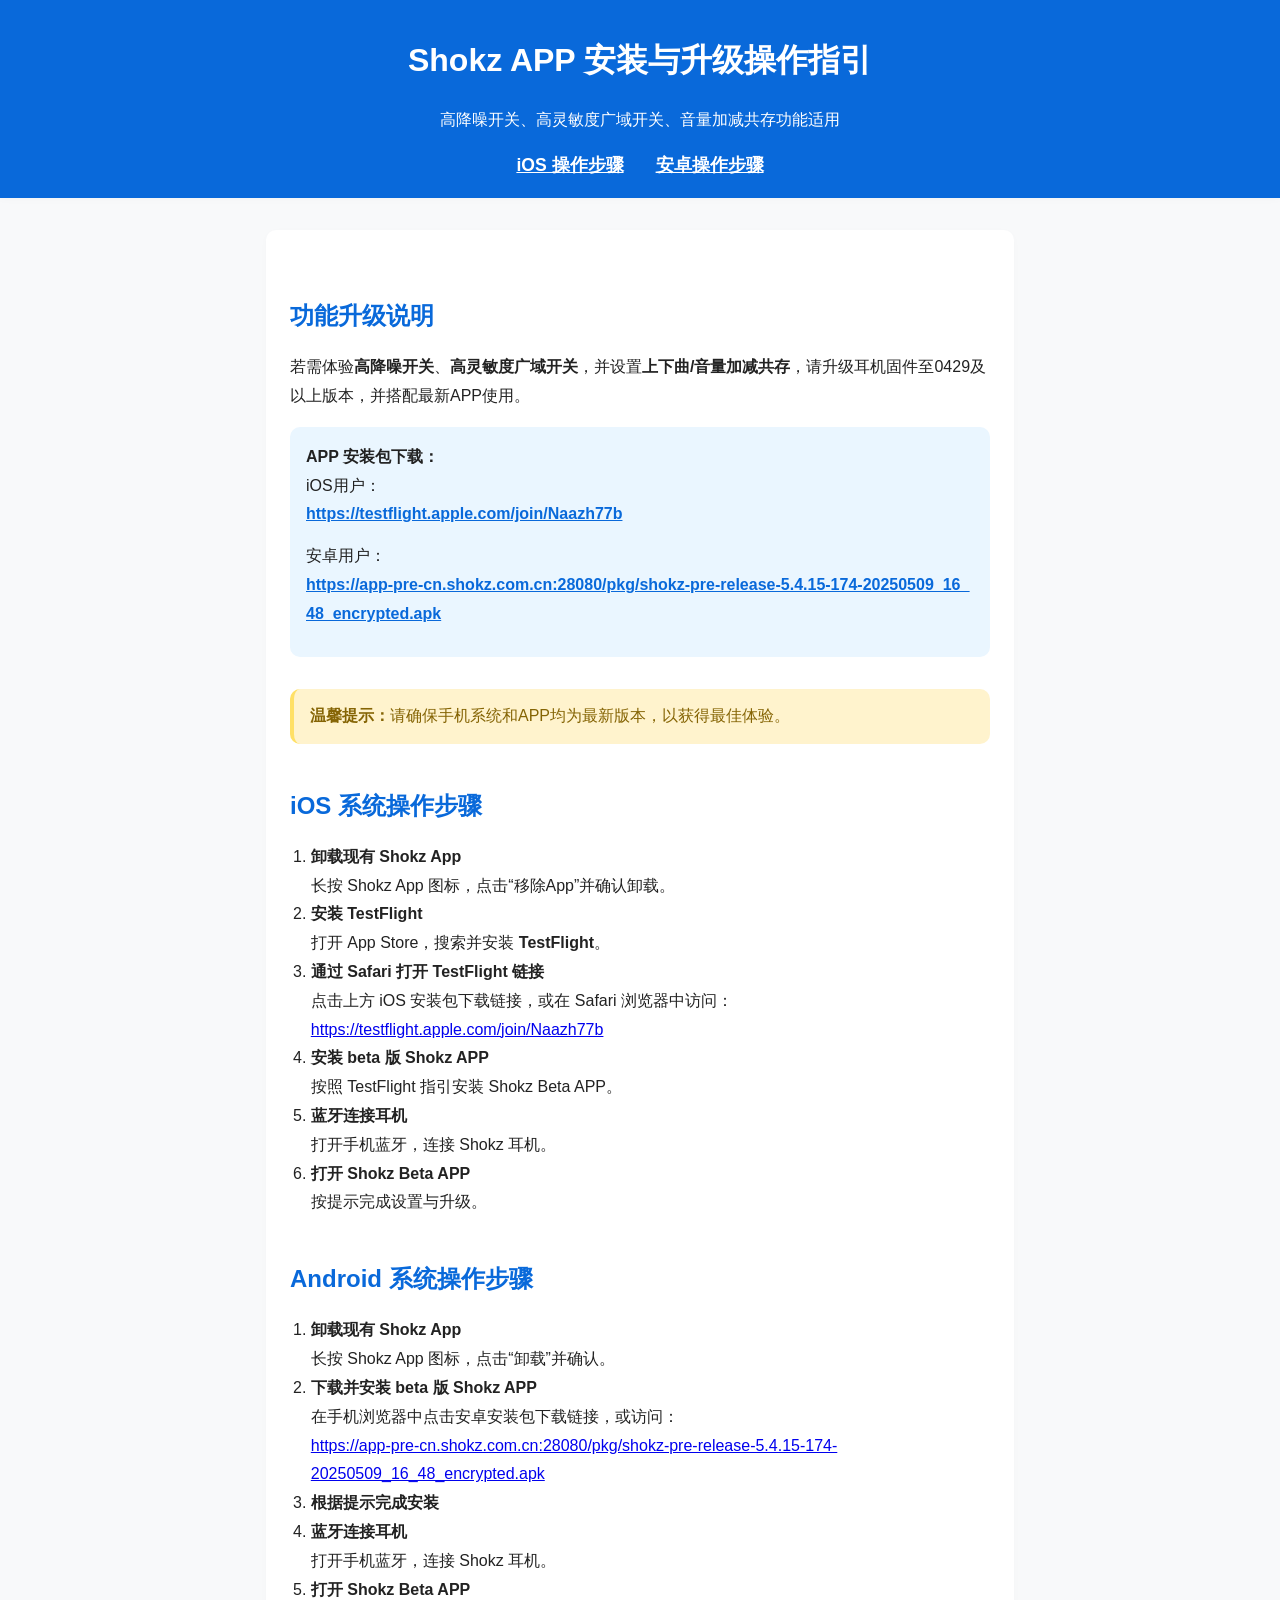
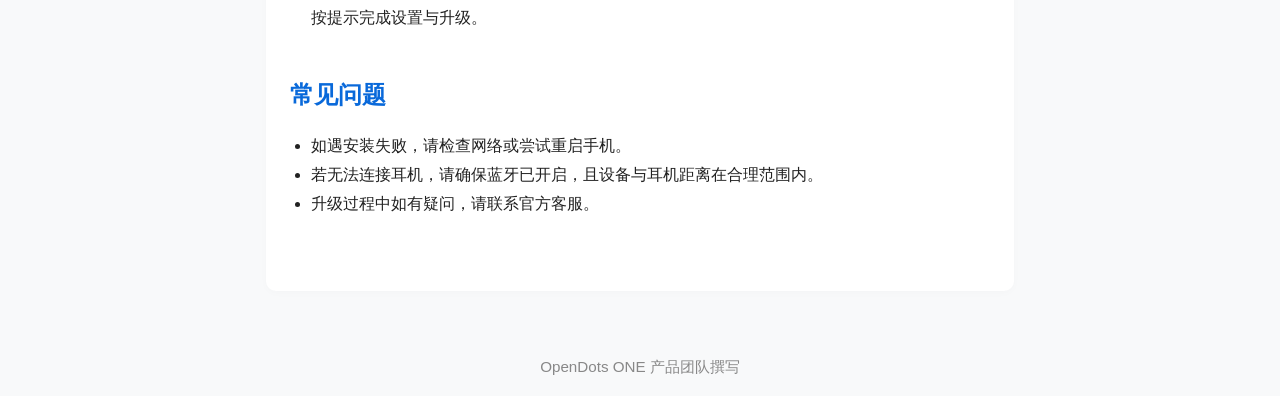
==== index.html @ e957be1e "Rename shokzbetatest.html to index.html" ====
<!DOCTYPE html>
<html lang="zh-CN">
<head>
  <meta charset="UTF-8">
  <meta name="viewport" content="width=device-width,initial-scale=1">
  <title>Shokz APP 安装与升级操作指引</title>
  <meta name="description" content="Shokz 高降噪开关、高灵敏度广域开关及音量加减共存功能升级操作说明，涵盖iOS和安卓系统。">
  <style>
    :root {
      --main-color: #0969da;
      --bg-light: #f8f9fa;
      --border-radius: 10px;
      --shadow: 0 2px 8px rgba(0,0,0,0.02);
    }
    body {
      margin: 0;
      font-family: 'Noto Sans SC', 'Microsoft YaHei', Arial, sans-serif;
      background: var(--bg-light);
      color: #222;
      line-height: 1.8;
    }
    header {
      background: var(--main-color);
      color: #fff;
      padding: 2rem 1rem 1rem 1rem;
      text-align: center;
      box-shadow: var(--shadow);
    }
    header h1 {
      margin: 0 0 0.5em 0;
      font-size: 2rem;
    }
    nav {
      margin: 1rem auto 0 auto;
      display: flex;
      justify-content: center;
      gap: 2rem;
      flex-wrap: wrap;
    }
    nav a {
      color: #fff;
      text-decoration: underline;
      font-weight: bold;
      font-size: 1.1rem;
      transition: color 0.2s;
    }
    nav a:hover {
      color: #ffd700;
    }
    main {
      margin: 2rem auto;
      max-width: 700px;
      background: #fff;
      border-radius: var(--border-radius);
      box-shadow: var(--shadow);
      padding: 2rem 1.5rem;
    }
    h2 {
      color: var(--main-color);
      margin-top: 2rem;
      margin-bottom: 1rem;
    }
    .section {
      margin-bottom: 2.5rem;
    }
    ol, ul {
      padding-left: 1.3em;
    }
    .download-links {
      background: #eaf6ff;
      padding: 1em;
      border-radius: var(--border-radius);
      margin: 1em 0 2em 0;
      word-break: break-all;
    }
    .download-links a {
      display: block;
      margin-bottom: 0.8em;
      color: var(--main-color);
      font-weight: bold;
      text-decoration: underline;
      font-size: 1em;
    }
    .note {
      background: #fff3cd;
      color: #856404;
      border-left: 4px solid #ffe066;
      padding: 0.8em 1em;
      border-radius: var(--border-radius);
      margin: 1.2em 0;
    }
    footer {
      text-align: center;
      padding: 2em 0 1em 0;
      color: #888;
      font-size: 0.95em;
      background: transparent;
    }
    @media (max-width: 600px) {
      main { padding: 1rem 0.5rem; }
      nav { gap: 1rem; }
      .download-links a { font-size: 0.97em; }
    }
  </style>
</head>
<body>
  <header>
    <h1>Shokz APP 安装与升级操作指引</h1>
    <div>高降噪开关、高灵敏度广域开关、音量加减共存功能适用</div>
    <nav>
      <a href="#ios">iOS 操作步骤</a>
      <a href="#android">安卓操作步骤</a>
    </nav>
  </header>
  <main>
    <section class="section">
      <h2>功能升级说明</h2>
      <p>
        若需体验<strong>高降噪开关</strong>、<strong>高灵敏度广域开关</strong>，并设置<strong>上下曲/音量加减共存</strong>，请升级耳机固件至0429及以上版本，并搭配最新APP使用。
      </p>
      <div class="download-links">
        <strong>APP 安装包下载：</strong><br>
        iOS用户：<a href="https://testflight.apple.com/join/Naazh77b" target="_blank" rel="noopener">https://testflight.apple.com/join/Naazh77b</a>
        安卓用户：<a href="https://app-pre-cn.shokz.com.cn:28080/pkg/shokz-pre-release-5.4.15-174-20250509_16_48_encrypted.apk" target="_blank" rel="noopener">https://app-pre-cn.shokz.com.cn:28080/pkg/shokz-pre-release-5.4.15-174-20250509_16_48_encrypted.apk</a>
      </div>
      <div class="note">
        <strong>温馨提示：</strong>请确保手机系统和APP均为最新版本，以获得最佳体验。
      </div>
    </section>
    <section id="ios" class="section">
      <h2>iOS 系统操作步骤</h2>
      <ol>
        <li><strong>卸载现有 Shokz App</strong> <br>
          长按 Shokz App 图标，点击“移除App”并确认卸载。
        </li>
        <li><strong>安装 TestFlight</strong> <br>
          打开 App Store，搜索并安装 <b>TestFlight</b>。
        </li>
        <li><strong>通过 Safari 打开 TestFlight 链接</strong> <br>
          点击上方 iOS 安装包下载链接，或在 Safari 浏览器中访问：<br>
          <a href="https://testflight.apple.com/join/Naazh77b" target="_blank" rel="noopener">https://testflight.apple.com/join/Naazh77b</a>
        </li>
        <li><strong>安装 beta 版 Shokz APP</strong> <br>
          按照 TestFlight 指引安装 Shokz Beta APP。
        </li>
        <li><strong>蓝牙连接耳机</strong> <br>
          打开手机蓝牙，连接 Shokz 耳机。
        </li>
        <li><strong>打开 Shokz Beta APP</strong> <br>
          按提示完成设置与升级。
        </li>
      </ol>
    </section>
    <section id="android" class="section">
      <h2>Android 系统操作步骤</h2>
      <ol>
        <li><strong>卸载现有 Shokz App</strong> <br>
          长按 Shokz App 图标，点击“卸载”并确认。
        </li>
        <li><strong>下载并安装 beta 版 Shokz APP</strong> <br>
          在手机浏览器中点击安卓安装包下载链接，或访问：<br>
          <a href="https://app-pre-cn.shokz.com.cn:28080/pkg/shokz-pre-release-5.4.15-174-20250509_16_48_encrypted.apk" target="_blank" rel="noopener">https://app-pre-cn.shokz.com.cn:28080/pkg/shokz-pre-release-5.4.15-174-20250509_16_48_encrypted.apk</a>
        </li>
        <li><strong>根据提示完成安装</strong></li>
        <li><strong>蓝牙连接耳机</strong> <br>
          打开手机蓝牙，连接 Shokz 耳机。
        </li>
        <li><strong>打开 Shokz Beta APP</strong> <br>
          按提示完成设置与升级。
        </li>
      </ol>
    </section>
    <section class="section">
      <h2>常见问题</h2>
      <ul>
        <li>如遇安装失败，请检查网络或尝试重启手机。</li>
        <li>若无法连接耳机，请确保蓝牙已开启，且设备与耳机距离在合理范围内。</li>
        <li>升级过程中如有疑问，请联系官方客服。</li>
      </ul>
    </section>
  </main>
  <footer>
    OpenDots ONE 产品团队撰写
  </footer>
</body>
</html>
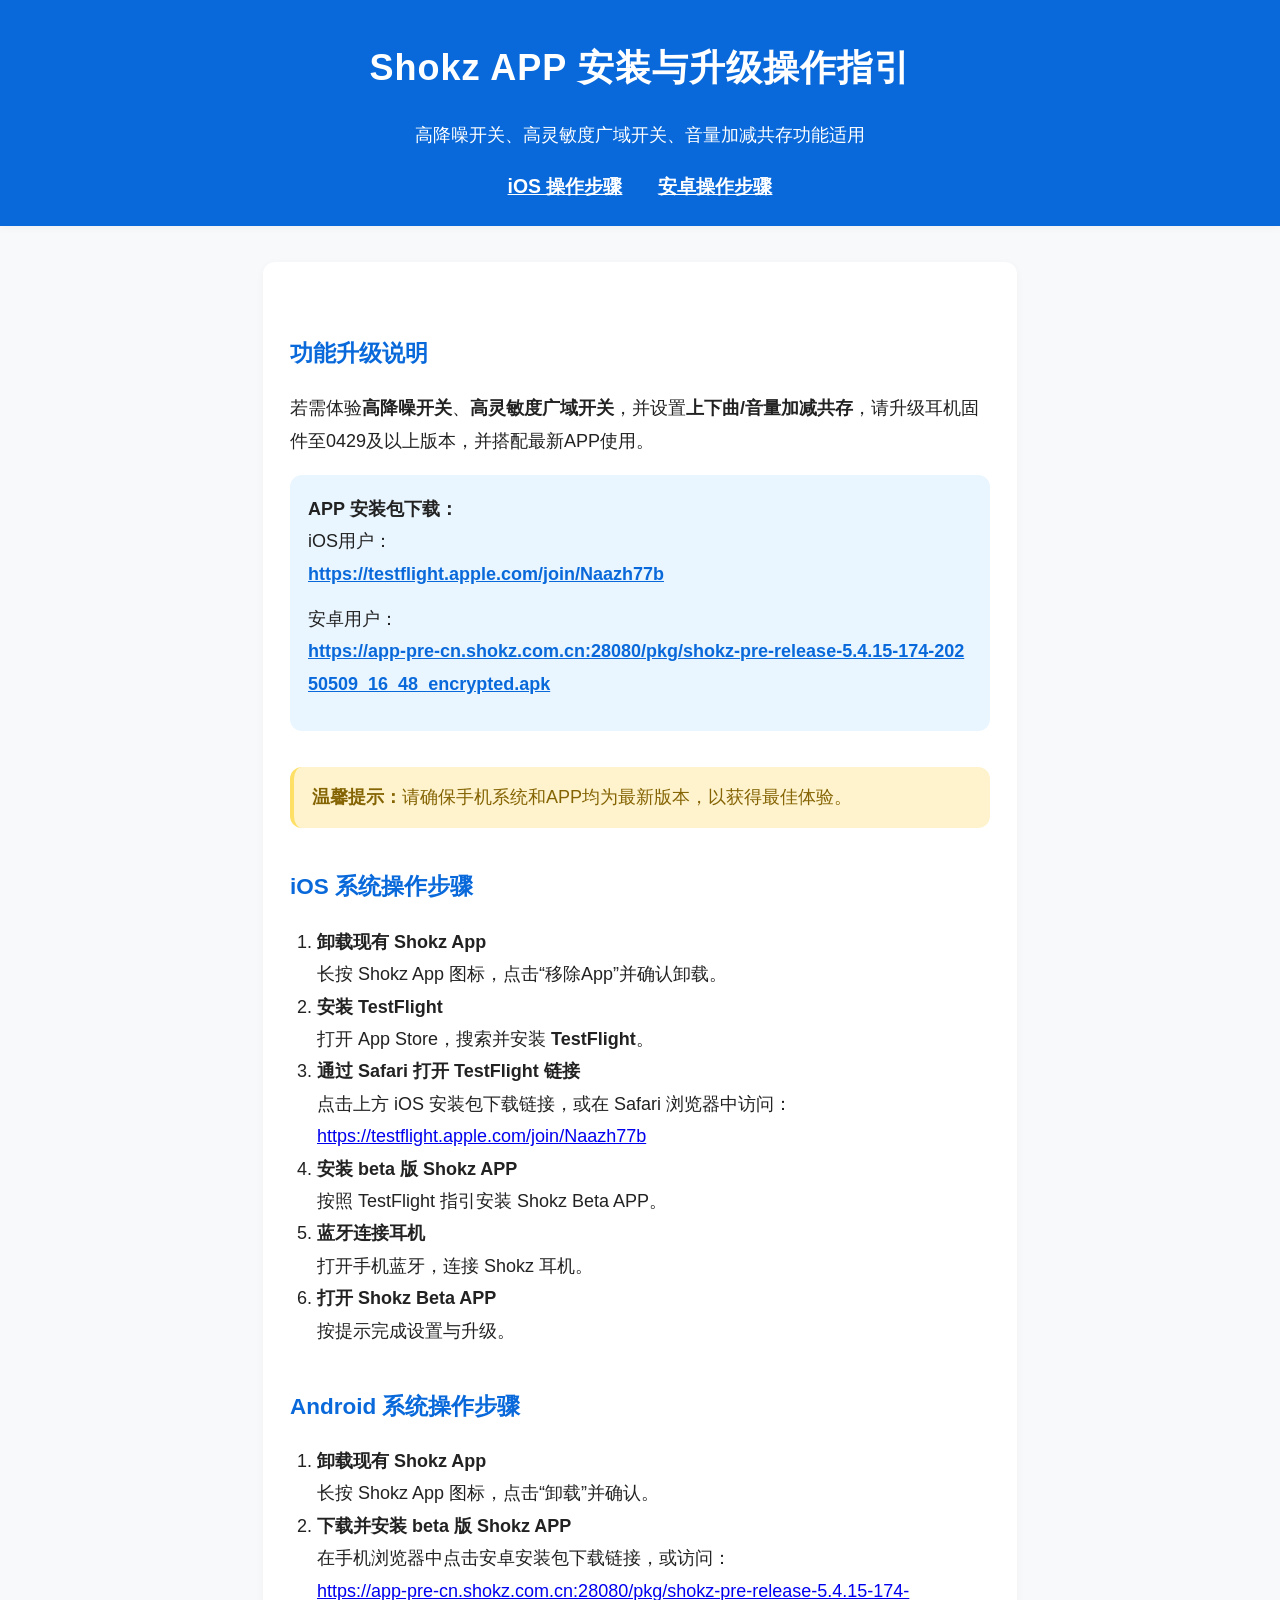
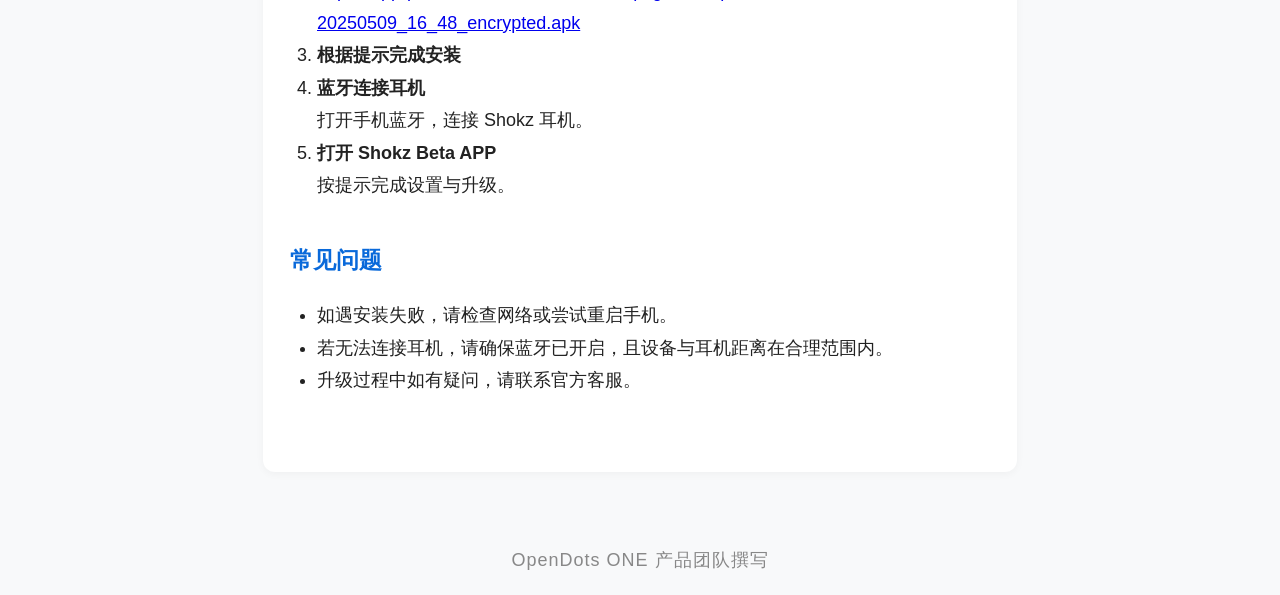
==== commit ba8564e8: "Update index.html" ====
--- a/index.html
+++ b/index.html
@@ -9,8 +9,12 @@
     :root {
       --main-color: #0969da;
       --bg-light: #f8f9fa;
-      --border-radius: 10px;
-      --shadow: 0 2px 8px rgba(0,0,0,0.02);
+      --border-radius: 12px;
+      --shadow: 0 2px 8px rgba(0,0,0,0.04);
+    }
+    html {
+      font-size: 18px;
+      background: var(--bg-light);
     }
     body {
       margin: 0;
@@ -22,13 +26,14 @@
     header {
       background: var(--main-color);
       color: #fff;
-      padding: 2rem 1rem 1rem 1rem;
+      padding: 2rem 1rem 1.2rem 1rem;
       text-align: center;
       box-shadow: var(--shadow);
     }
     header h1 {
       margin: 0 0 0.5em 0;
       font-size: 2rem;
+      letter-spacing: 1px;
     }
     nav {
       margin: 1rem auto 0 auto;
@@ -41,7 +46,7 @@
       color: #fff;
       text-decoration: underline;
       font-weight: bold;
-      font-size: 1.1rem;
+      font-size: 1.08rem;
       transition: color 0.2s;
     }
     nav a:hover {
@@ -59,12 +64,13 @@
       color: var(--main-color);
       margin-top: 2rem;
       margin-bottom: 1rem;
+      font-size: 1.25rem;
     }
     .section {
-      margin-bottom: 2.5rem;
+      margin-bottom: 2.2rem;
     }
     ol, ul {
-      padding-left: 1.3em;
+      padding-left: 1.5em;
     }
     .download-links {
       background: #eaf6ff;
@@ -72,14 +78,16 @@
       border-radius: var(--border-radius);
       margin: 1em 0 2em 0;
       word-break: break-all;
+      font-size: 1rem;
     }
     .download-links a {
       display: block;
-      margin-bottom: 0.8em;
+      margin-bottom: 0.7em;
       color: var(--main-color);
       font-weight: bold;
       text-decoration: underline;
       font-size: 1em;
+      word-break: break-all;
     }
     .note {
       background: #fff3cd;
@@ -88,18 +96,32 @@
       padding: 0.8em 1em;
       border-radius: var(--border-radius);
       margin: 1.2em 0;
+      font-size: 1rem;
     }
     footer {
       text-align: center;
       padding: 2em 0 1em 0;
       color: #888;
-      font-size: 0.95em;
+      font-size: 1em;
       background: transparent;
-    }
+      letter-spacing: 1px;
+    }
+    /* 移动端适配 */
     @media (max-width: 600px) {
-      main { padding: 1rem 0.5rem; }
+      html { font-size: 15.5px; }
+      main { padding: 1rem 0.4rem; }
       nav { gap: 1rem; }
-      .download-links a { font-size: 0.97em; }
+      header h1 { font-size: 1.3rem; }
+      h2 { font-size: 1.07rem; }
+      .download-links { font-size: 0.97rem; }
+      footer { font-size: 0.95em; }
+      .section { margin-bottom: 1.4rem; }
+      body { line-height: 1.72; }
+    }
+    @media (max-width: 400px) {
+      html { font-size: 13.5px; }
+      main { padding: 0.6rem 0.1rem; }
+      header h1 { font-size: 1.05rem; }
     }
   </style>
 </head>
@@ -108,8 +130,8 @@
     <h1>Shokz APP 安装与升级操作指引</h1>
     <div>高降噪开关、高灵敏度广域开关、音量加减共存功能适用</div>
     <nav>
-      <a href="#ios">iOS 操作步骤</a>
-      <a href="#android">安卓操作步骤</a>
+      <a href="#ios" target="_blank" rel="noopener">iOS 操作步骤</a>
+      <a href="#android" target="_blank" rel="noopener">安卓操作步骤</a>
     </nav>
   </header>
   <main>
@@ -130,23 +152,23 @@
     <section id="ios" class="section">
       <h2>iOS 系统操作步骤</h2>
       <ol>
-        <li><strong>卸载现有 Shokz App</strong> <br>
+        <li><strong>卸载现有 Shokz App</strong><br>
           长按 Shokz App 图标，点击“移除App”并确认卸载。
         </li>
-        <li><strong>安装 TestFlight</strong> <br>
+        <li><strong>安装 TestFlight</strong><br>
           打开 App Store，搜索并安装 <b>TestFlight</b>。
         </li>
-        <li><strong>通过 Safari 打开 TestFlight 链接</strong> <br>
+        <li><strong>通过 Safari 打开 TestFlight 链接</strong><br>
           点击上方 iOS 安装包下载链接，或在 Safari 浏览器中访问：<br>
           <a href="https://testflight.apple.com/join/Naazh77b" target="_blank" rel="noopener">https://testflight.apple.com/join/Naazh77b</a>
         </li>
-        <li><strong>安装 beta 版 Shokz APP</strong> <br>
+        <li><strong>安装 beta 版 Shokz APP</strong><br>
           按照 TestFlight 指引安装 Shokz Beta APP。
         </li>
-        <li><strong>蓝牙连接耳机</strong> <br>
+        <li><strong>蓝牙连接耳机</strong><br>
           打开手机蓝牙，连接 Shokz 耳机。
         </li>
-        <li><strong>打开 Shokz Beta APP</strong> <br>
+        <li><strong>打开 Shokz Beta APP</strong><br>
           按提示完成设置与升级。
         </li>
       </ol>
@@ -154,18 +176,18 @@
     <section id="android" class="section">
       <h2>Android 系统操作步骤</h2>
       <ol>
-        <li><strong>卸载现有 Shokz App</strong> <br>
+        <li><strong>卸载现有 Shokz App</strong><br>
           长按 Shokz App 图标，点击“卸载”并确认。
         </li>
-        <li><strong>下载并安装 beta 版 Shokz APP</strong> <br>
+        <li><strong>下载并安装 beta 版 Shokz APP</strong><br>
           在手机浏览器中点击安卓安装包下载链接，或访问：<br>
           <a href="https://app-pre-cn.shokz.com.cn:28080/pkg/shokz-pre-release-5.4.15-174-20250509_16_48_encrypted.apk" target="_blank" rel="noopener">https://app-pre-cn.shokz.com.cn:28080/pkg/shokz-pre-release-5.4.15-174-20250509_16_48_encrypted.apk</a>
         </li>
         <li><strong>根据提示完成安装</strong></li>
-        <li><strong>蓝牙连接耳机</strong> <br>
+        <li><strong>蓝牙连接耳机</strong><br>
           打开手机蓝牙，连接 Shokz 耳机。
         </li>
-        <li><strong>打开 Shokz Beta APP</strong> <br>
+        <li><strong>打开 Shokz Beta APP</strong><br>
           按提示完成设置与升级。
         </li>
       </ol>
@@ -182,5 +204,16 @@
   <footer>
     OpenDots ONE 产品团队撰写
   </footer>
+  <script>
+    // 移动端优化: 内页锚点导航自动新窗口打开（仅主页锚点不跳转）
+    document.querySelectorAll('nav a').forEach(function(link){
+      link.addEventListener('click', function(e){
+        if(this.hash && location.hash !== this.hash){
+          e.preventDefault();
+          window.open(location.pathname + this.hash, '_blank','noopener');
+        }
+      });
+    });
+  </script>
 </body>
 </html>
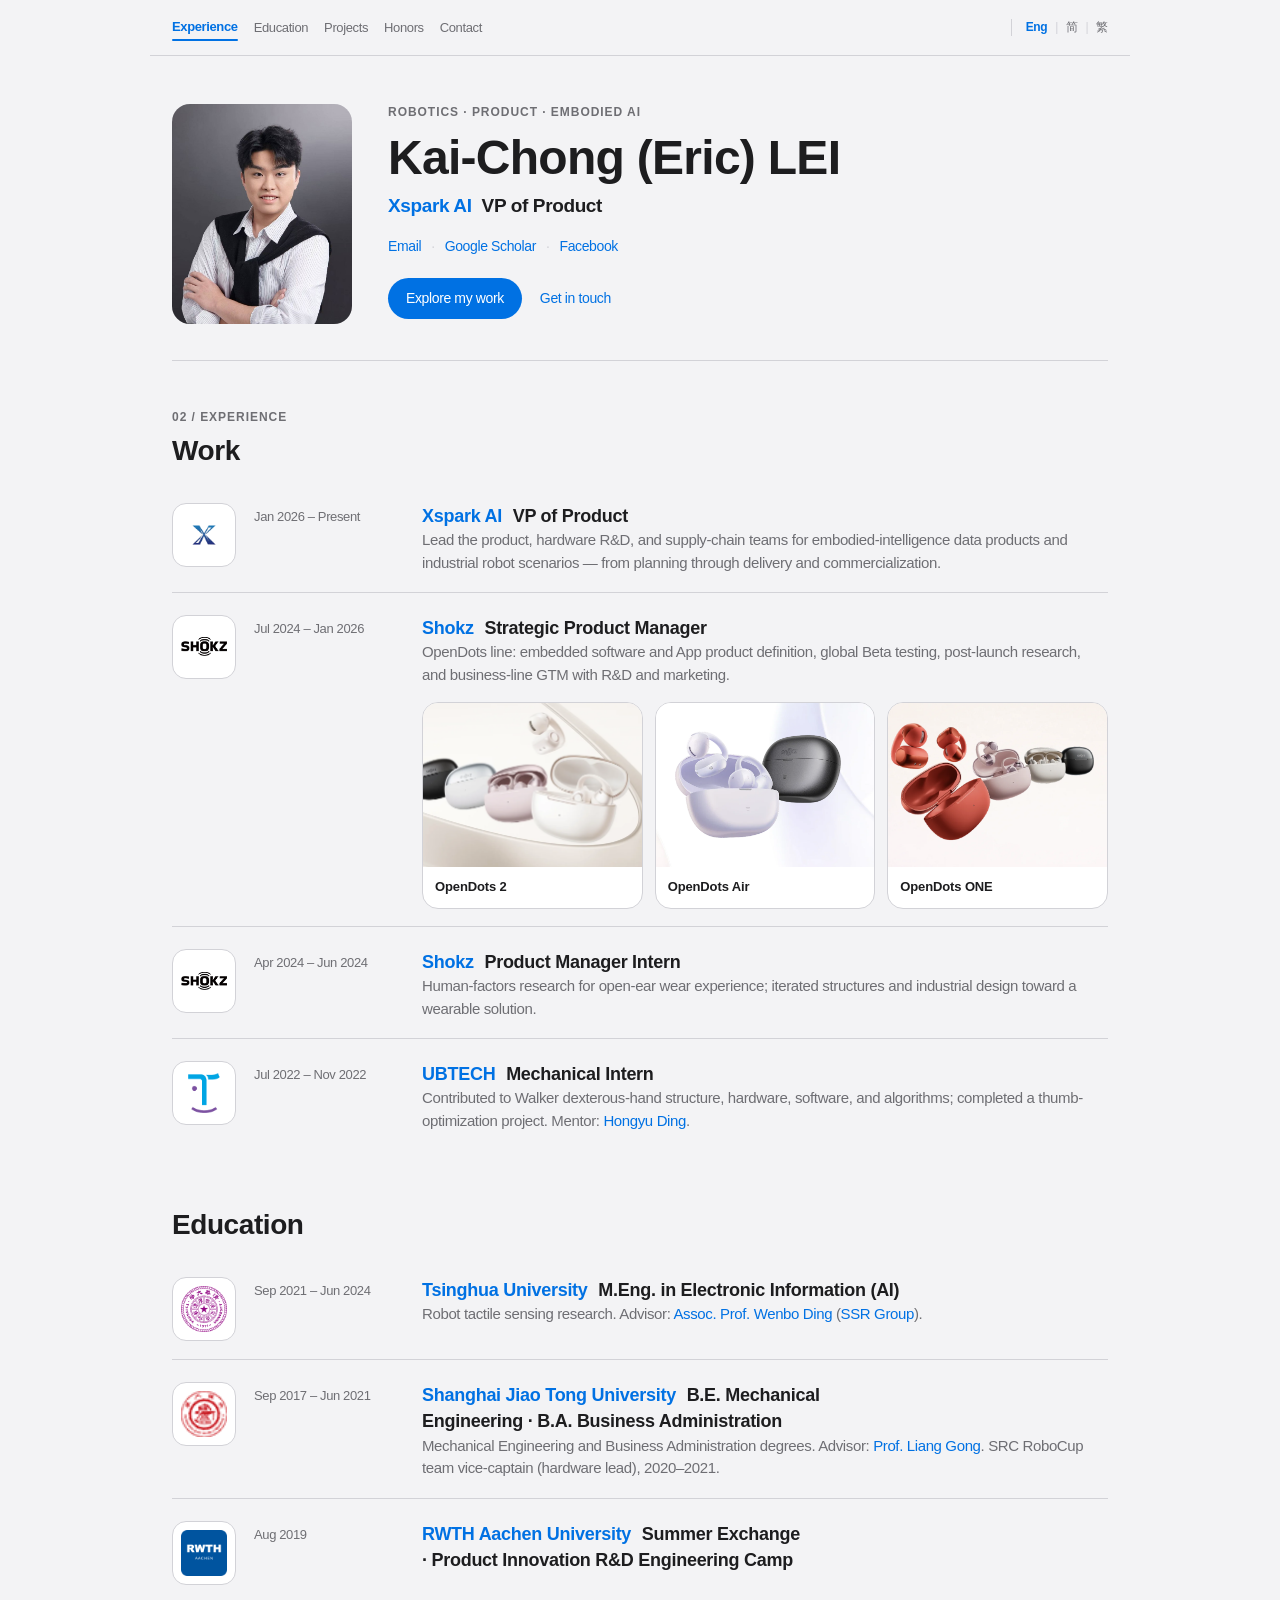
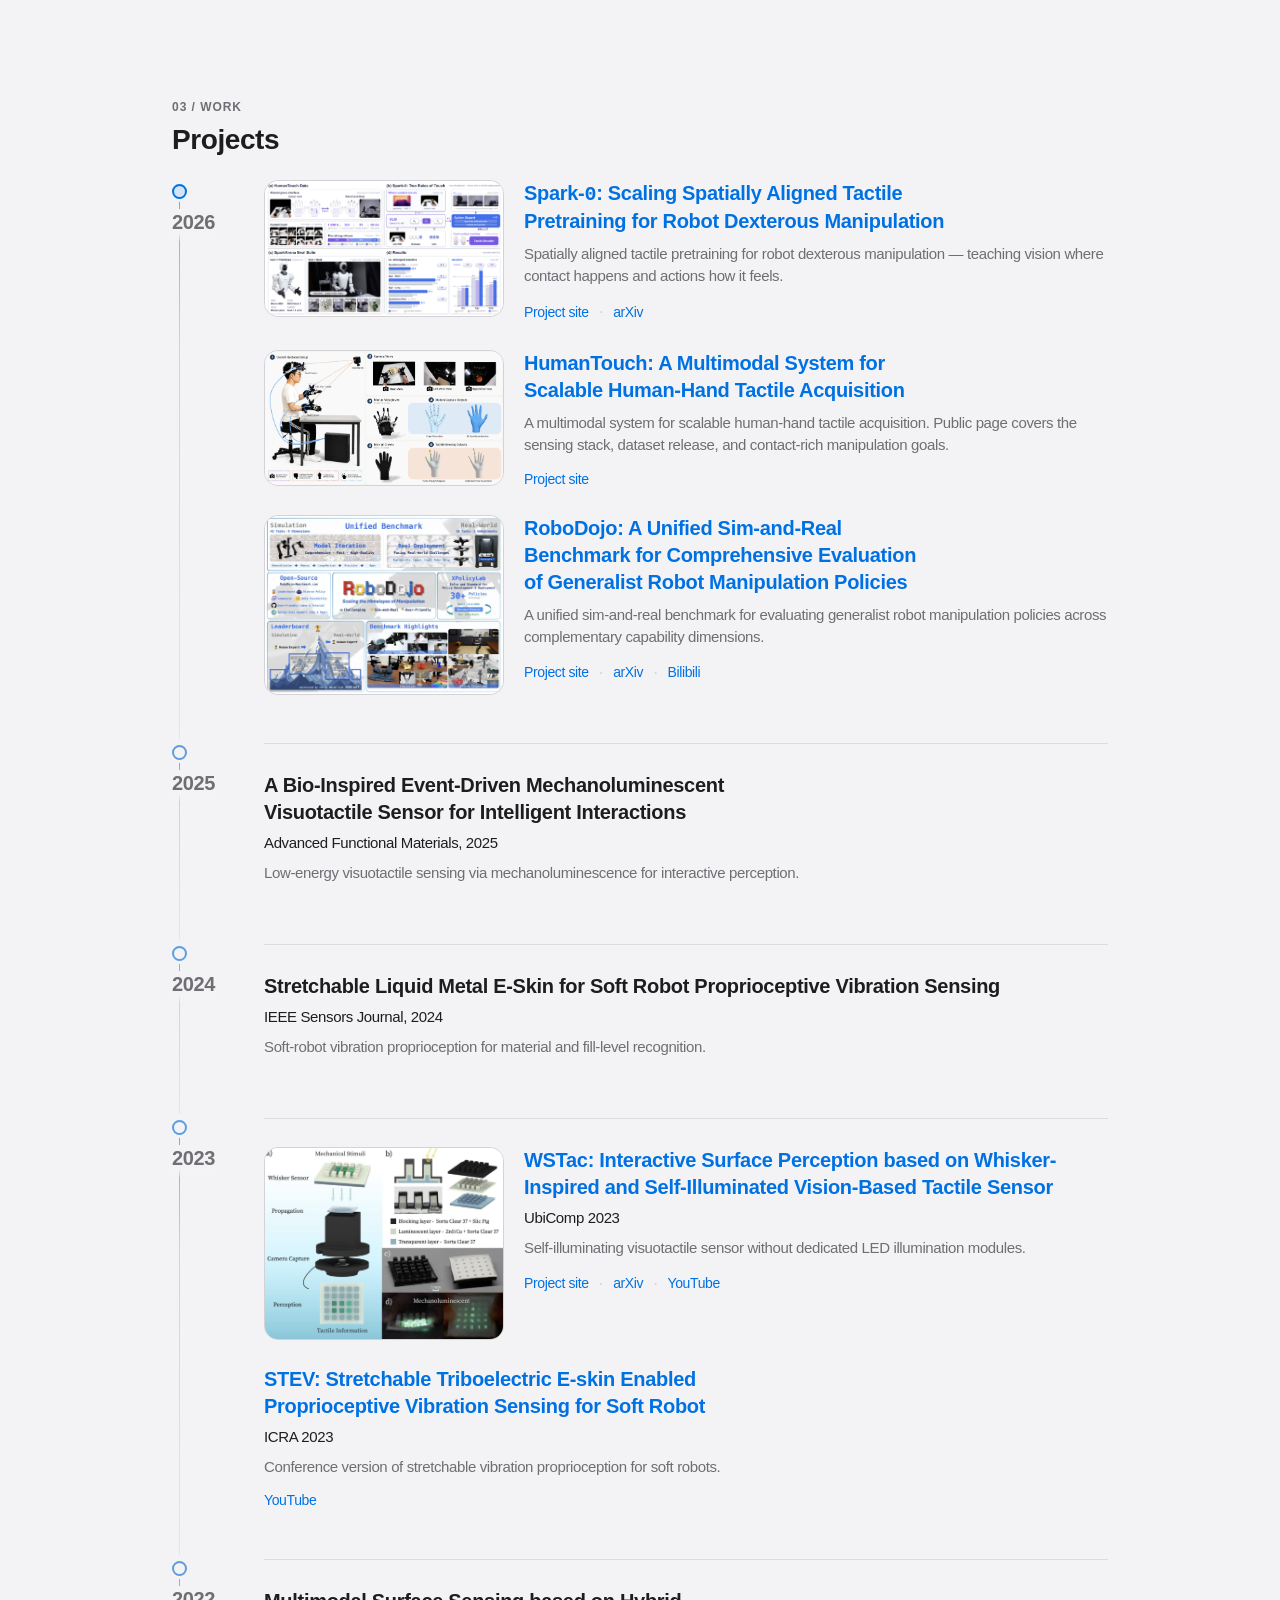
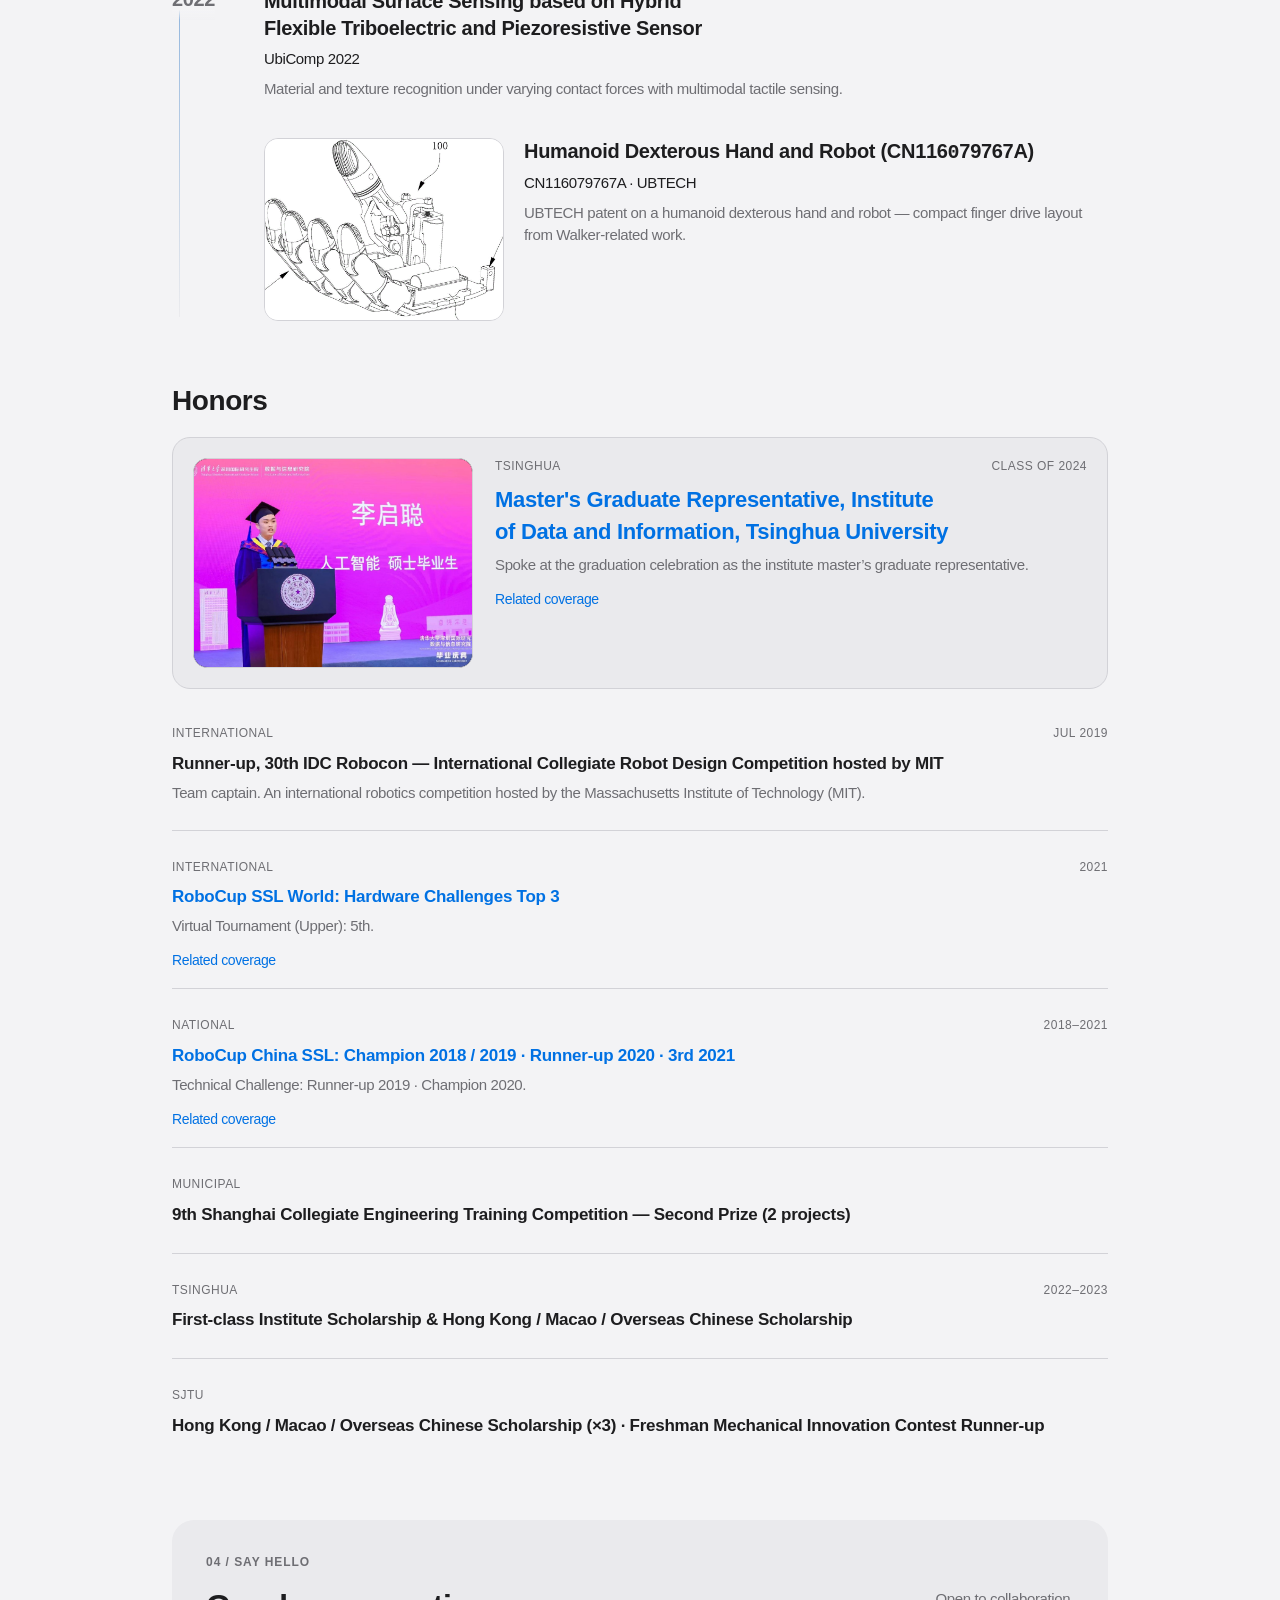
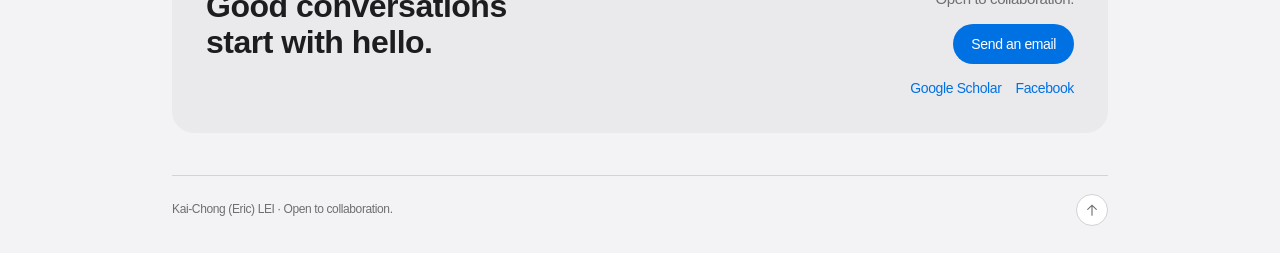
==== commit 244a0c29: "Deploy personal site from feature/multilingual-studio" ====
--- a/index.html
+++ b/index.html
@@ -1,219 +1,2 @@
-<!DOCTYPE html>
-<html lang="zh-CN">
-<head>
-  <meta charset="UTF-8">
-  <meta name="viewport" content="width=device-width,initial-scale=1">
-  <title>Shokz APP 安装与升级操作指引</title>
-  <meta name="description" content="Shokz 高降噪开关、高灵敏度广域开关及音量加减共存功能升级操作说明，涵盖iOS和安卓系统。">
-  <style>
-    :root {
-      --main-color: #0969da;
-      --bg-light: #f8f9fa;
-      --border-radius: 12px;
-      --shadow: 0 2px 8px rgba(0,0,0,0.04);
-    }
-    html {
-      font-size: 18px;
-      background: var(--bg-light);
-    }
-    body {
-      margin: 0;
-      font-family: 'Noto Sans SC', 'Microsoft YaHei', Arial, sans-serif;
-      background: var(--bg-light);
-      color: #222;
-      line-height: 1.8;
-    }
-    header {
-      background: var(--main-color);
-      color: #fff;
-      padding: 2rem 1rem 1.2rem 1rem;
-      text-align: center;
-      box-shadow: var(--shadow);
-    }
-    header h1 {
-      margin: 0 0 0.5em 0;
-      font-size: 2rem;
-      letter-spacing: 1px;
-    }
-    nav {
-      margin: 1rem auto 0 auto;
-      display: flex;
-      justify-content: center;
-      gap: 2rem;
-      flex-wrap: wrap;
-    }
-    nav a {
-      color: #fff;
-      text-decoration: underline;
-      font-weight: bold;
-      font-size: 1.08rem;
-      transition: color 0.2s;
-    }
-    nav a:hover {
-      color: #ffd700;
-    }
-    main {
-      margin: 2rem auto;
-      max-width: 700px;
-      background: #fff;
-      border-radius: var(--border-radius);
-      box-shadow: var(--shadow);
-      padding: 2rem 1.5rem;
-    }
-    h2 {
-      color: var(--main-color);
-      margin-top: 2rem;
-      margin-bottom: 1rem;
-      font-size: 1.25rem;
-    }
-    .section {
-      margin-bottom: 2.2rem;
-    }
-    ol, ul {
-      padding-left: 1.5em;
-    }
-    .download-links {
-      background: #eaf6ff;
-      padding: 1em;
-      border-radius: var(--border-radius);
-      margin: 1em 0 2em 0;
-      word-break: break-all;
-      font-size: 1rem;
-    }
-    .download-links a {
-      display: block;
-      margin-bottom: 0.7em;
-      color: var(--main-color);
-      font-weight: bold;
-      text-decoration: underline;
-      font-size: 1em;
-      word-break: break-all;
-    }
-    .note {
-      background: #fff3cd;
-      color: #856404;
-      border-left: 4px solid #ffe066;
-      padding: 0.8em 1em;
-      border-radius: var(--border-radius);
-      margin: 1.2em 0;
-      font-size: 1rem;
-    }
-    footer {
-      text-align: center;
-      padding: 2em 0 1em 0;
-      color: #888;
-      font-size: 1em;
-      background: transparent;
-      letter-spacing: 1px;
-    }
-    /* 移动端适配 */
-    @media (max-width: 600px) {
-      html { font-size: 15.5px; }
-      main { padding: 1rem 0.4rem; }
-      nav { gap: 1rem; }
-      header h1 { font-size: 1.3rem; }
-      h2 { font-size: 1.07rem; }
-      .download-links { font-size: 0.97rem; }
-      footer { font-size: 0.95em; }
-      .section { margin-bottom: 1.4rem; }
-      body { line-height: 1.72; }
-    }
-    @media (max-width: 400px) {
-      html { font-size: 13.5px; }
-      main { padding: 0.6rem 0.1rem; }
-      header h1 { font-size: 1.05rem; }
-    }
-  </style>
-</head>
-<body>
-  <header>
-    <h1>Shokz APP 安装与升级操作指引</h1>
-    <div>高降噪开关、高灵敏度广域开关、音量加减共存功能适用</div>
-    <nav>
-      <a href="#ios" target="_blank" rel="noopener">iOS 操作步骤</a>
-      <a href="#android" target="_blank" rel="noopener">安卓操作步骤</a>
-    </nav>
-  </header>
-  <main>
-    <section class="section">
-      <h2>功能升级说明</h2>
-      <p>
-        若需体验<strong>高降噪开关</strong>、<strong>高灵敏度广域开关</strong>，并设置<strong>上下曲/音量加减共存</strong>，请升级耳机固件至0429及以上版本，并搭配最新APP使用。
-      </p>
-      <div class="download-links">
-        <strong>APP 安装包下载：</strong><br>
-        iOS用户：<a href="https://testflight.apple.com/join/Naazh77b" target="_blank" rel="noopener">https://testflight.apple.com/join/Naazh77b</a>
-        安卓用户：<a href="https://app-pre-cn.shokz.com.cn:28080/pkg/shokz-pre-release-5.4.15-174-20250509_16_48_encrypted.apk" target="_blank" rel="noopener">https://app-pre-cn.shokz.com.cn:28080/pkg/shokz-pre-release-5.4.15-174-20250509_16_48_encrypted.apk</a>
-      </div>
-      <div class="note">
-        <strong>温馨提示：</strong>请确保手机系统和APP均为最新版本，以获得最佳体验。
-      </div>
-    </section>
-    <section id="ios" class="section">
-      <h2>iOS 系统操作步骤</h2>
-      <ol>
-        <li><strong>卸载现有 Shokz App</strong><br>
-          长按 Shokz App 图标，点击“移除App”并确认卸载。
-        </li>
-        <li><strong>安装 TestFlight</strong><br>
-          打开 App Store，搜索并安装 <b>TestFlight</b>。
-        </li>
-        <li><strong>通过 Safari 打开 TestFlight 链接</strong><br>
-          点击上方 iOS 安装包下载链接，或在 Safari 浏览器中访问：<br>
-          <a href="https://testflight.apple.com/join/Naazh77b" target="_blank" rel="noopener">https://testflight.apple.com/join/Naazh77b</a>
-        </li>
-        <li><strong>安装 beta 版 Shokz APP</strong><br>
-          按照 TestFlight 指引安装 Shokz Beta APP。
-        </li>
-        <li><strong>蓝牙连接耳机</strong><br>
-          打开手机蓝牙，连接 Shokz 耳机。
-        </li>
-        <li><strong>打开 Shokz Beta APP</strong><br>
-          按提示完成设置与升级。
-        </li>
-      </ol>
-    </section>
-    <section id="android" class="section">
-      <h2>Android 系统操作步骤</h2>
-      <ol>
-        <li><strong>卸载现有 Shokz App</strong><br>
-          长按 Shokz App 图标，点击“卸载”并确认。
-        </li>
-        <li><strong>下载并安装 beta 版 Shokz APP</strong><br>
-          在手机浏览器中点击安卓安装包下载链接，或访问：<br>
-          <a href="https://app-pre-cn.shokz.com.cn:28080/pkg/shokz-pre-release-5.4.15-174-20250509_16_48_encrypted.apk" target="_blank" rel="noopener">https://app-pre-cn.shokz.com.cn:28080/pkg/shokz-pre-release-5.4.15-174-20250509_16_48_encrypted.apk</a>
-        </li>
-        <li><strong>根据提示完成安装</strong></li>
-        <li><strong>蓝牙连接耳机</strong><br>
-          打开手机蓝牙，连接 Shokz 耳机。
-        </li>
-        <li><strong>打开 Shokz Beta APP</strong><br>
-          按提示完成设置与升级。
-        </li>
-      </ol>
-    </section>
-    <section class="section">
-      <h2>常见问题</h2>
-      <ul>
-        <li>如遇安装失败，请检查网络或尝试重启手机。</li>
-        <li>若无法连接耳机，请确保蓝牙已开启，且设备与耳机距离在合理范围内。</li>
-        <li>升级过程中如有疑问，请联系官方客服。</li>
-      </ul>
-    </section>
-  </main>
-  <footer>
-    OpenDots ONE 产品团队撰写
-  </footer>
-  <script>
-    // 移动端优化: 内页锚点导航自动新窗口打开（仅主页锚点不跳转）
-    document.querySelectorAll('nav a').forEach(function(link){
-      link.addEventListener('click', function(e){
-        if(this.hash && location.hash !== this.hash){
-          e.preventDefault();
-          window.open(location.pathname + this.hash, '_blank','noopener');
-        }
-      });
-    });
-  </script>
-</body>
-</html>
+<!doctype html><html lang="en"><head><meta charset="utf-8"><meta name="viewport" content="width=device-width, initial-scale=1"><title>Kai-Chong (Eric) LEI — Personal site</title><meta name="description" content="Product leader in robotics and embodied AI — projects, experience, and ways to connect."><link rel="canonical" href="https://ericleixd.github.io/en/"><link rel="alternate" hreflang="en" href="https://ericleixd.github.io/en/"><link rel="alternate" hreflang="zh-Hans" href="https://ericleixd.github.io/zh-Hans/"><link rel="alternate" hreflang="zh-Hant" href="https://ericleixd.github.io/zh-Hant/"><link rel="stylesheet" href="/site.css?v=3"></head><body style="--accent:#0071e3"><div id="website"><a class="skip-link" href="#main">Skip to content</a><div class="site-shell" id="top"><header class="site-header"><nav class="site-nav" aria-label="Primary"><a class="nav-link" href="#experience">Experience</a><a class="nav-link" href="#education">Education</a><a class="nav-link" href="#projects">Projects</a><a class="nav-link" href="#honors">Honors</a><a class="nav-link" href="#contact">Contact</a></nav><nav class="languages" aria-label="Language"><a href="/en/" lang="en" hreflang="en" aria-label="English" aria-current="page">Eng</a><span class="lang-sep" aria-hidden="true">|</span><a href="/zh-Hans/" lang="zh-Hans" hreflang="zh-Hans" aria-label="简体中文" >简</a><span class="lang-sep" aria-hidden="true">|</span><a href="/zh-Hant/" lang="zh-Hant" hreflang="zh-Hant" aria-label="繁體中文" >繁</a></nav></header><main id="main"><section class="hero"><aside class="identity-card"><div class="identity-art"><img src="/assets/portrait.jpg" alt="Portrait of Kai-Chong LEI"/></div></aside><div class="hero-copy"><p class="eyebrow">ROBOTICS · PRODUCT · EMBODIED AI</p><h1>Kai-Chong (Eric) LEI</h1><p class="hero-role"><a class="entity-link hero-org" href="https://xsparkai.com/" target="_blank" rel="noopener noreferrer">Xspark AI</a><span class="hero-role-title">VP of Product</span></p><div class="quick-links"><a href="mailto:liqc@xsparkai.com">Email</a><span class="dot" aria-hidden="true">·</span><a href="https://scholar.google.com/citations?hl=en&amp;user=IRvb198AAAAJ&amp;view_op=list_works&amp;sortby=pubdate" target="_blank" rel="noopener noreferrer">Google Scholar</a><span class="dot" aria-hidden="true">·</span><a href="https://www.facebook.com/eric.lei.775/" target="_blank" rel="noopener noreferrer">Facebook</a></div><div class="hero-actions"><a class="button primary" href="#projects">Explore my work</a><a class="text-link" href="#contact">Get in touch</a></div></div></section><section id="experience" class="section" aria-labelledby="experience-title"><div class="section-heading"><p class="eyebrow">02 / EXPERIENCE</p><h2 id="experience-title">Work</h2></div><div class="timeline"><article class="timeline-row"><a class="org-logo-link" href="https://xsparkai.com/" target="_blank" rel="noopener noreferrer" aria-label="Xspark AI"><div class="org-logo"><img src="/assets/logos/xspark.png" alt="Xspark AI" loading="lazy"/></div></a><span class="period">Jan 2026 – Present</span><div class="timeline-body"><h3><a class="entity-link" href="https://xsparkai.com/" target="_blank" rel="noopener noreferrer">Xspark AI</a> <span class="role-inline">VP of Product</span></h3><p>Lead the product, hardware R&amp;D, and supply-chain teams for embodied-intelligence data products and industrial robot scenarios — from planning through delivery and commercialization.</p></div></article><article class="timeline-row"><a class="org-logo-link" href="https://shokz.com/" target="_blank" rel="noopener noreferrer" aria-label="Shokz"><div class="org-logo"><img src="/assets/logos/shokz.png" alt="Shokz" loading="lazy"/></div></a><span class="period">Jul 2024 – Jan 2026</span><div class="timeline-body"><h3><a class="entity-link" href="https://shokz.com/" target="_blank" rel="noopener noreferrer">Shokz</a> <span class="role-inline">Strategic Product Manager</span></h3><p>OpenDots line: embedded software and App product definition, global Beta testing, post-launch research, and business-line GTM with R&amp;D and marketing.</p><div class="product-strip"><a class="product-tile" href="https://shokz.com/pages/opendots-2" target="_blank" rel="noopener noreferrer"><div class="product-tile-media"><img src="/assets/products/opendots-2.png" alt="OpenDots 2" loading="lazy"/></div><span class="product-tile-name">OpenDots 2</span></a><a class="product-tile" href="https://shokz.com/pages/opendots-air" target="_blank" rel="noopener noreferrer"><div class="product-tile-media"><img src="/assets/products/opendots-air.png" alt="OpenDots Air" loading="lazy"/></div><span class="product-tile-name">OpenDots Air</span></a><a class="product-tile" href="https://shokz.com/pages/opendots-one" target="_blank" rel="noopener noreferrer"><div class="product-tile-media"><img src="/assets/products/opendots-one.png" alt="OpenDots ONE" loading="lazy"/></div><span class="product-tile-name">OpenDots ONE</span></a></div></div></article><article class="timeline-row"><a class="org-logo-link" href="https://shokz.com/" target="_blank" rel="noopener noreferrer" aria-label="Shokz"><div class="org-logo"><img src="/assets/logos/shokz.png" alt="Shokz" loading="lazy"/></div></a><span class="period">Apr 2024 – Jun 2024</span><div class="timeline-body"><h3><a class="entity-link" href="https://shokz.com/" target="_blank" rel="noopener noreferrer">Shokz</a> <span class="role-inline">Product Manager Intern</span></h3><p>Human-factors research for open-ear wear experience; iterated structures and industrial design toward a wearable solution.</p></div></article><article class="timeline-row"><a class="org-logo-link" href="https://www.ubtrobot.com/en/" target="_blank" rel="noopener noreferrer" aria-label="UBTECH"><div class="org-logo"><img src="/assets/logos/ubtech.png" alt="UBTECH" loading="lazy"/></div></a><span class="period">Jul 2022 – Nov 2022</span><div class="timeline-body"><h3><a class="entity-link" href="https://www.ubtrobot.com/en/" target="_blank" rel="noopener noreferrer">UBTECH</a> <span class="role-inline">Mechanical Intern</span></h3><p>Contributed to Walker dexterous-hand structure, hardware, software, and algorithms; completed a thumb-optimization project. Mentor: <a class="entity-link" href="https://www.gdou.edu.cn/jnxy/info/1054/1802.htm" target="_blank" rel="noopener noreferrer">Hongyu Ding</a>.</p></div></article></div></section><section id="education" class="section section-continue" aria-labelledby="education-title"><div class="section-heading"><h2 id="education-title">Education</h2></div><div class="timeline"><article class="timeline-row"><a class="org-logo-link" href="https://www.tsinghua.edu.cn/" target="_blank" rel="noopener noreferrer" aria-label="Tsinghua University"><div class="org-logo"><img src="/assets/logos/tsinghua.png" alt="Tsinghua University" loading="lazy"/></div></a><span class="period">Sep 2021 – Jun 2024</span><div class="timeline-body"><h3><a class="entity-link" href="https://www.tsinghua.edu.cn/" target="_blank" rel="noopener noreferrer">Tsinghua University</a> <span class="role-inline">M.Eng. in Electronic Information (AI)</span></h3><p>Robot tactile sensing research. Advisor: <a class="entity-link" href="https://www.sigs.tsinghua.edu.cn/dwb/" target="_blank" rel="noopener noreferrer">Assoc. Prof. Wenbo Ding</a> (<a class="entity-link" href="https://ssr-group.net/" target="_blank" rel="noopener noreferrer">SSR Group</a>).</p></div></article><article class="timeline-row"><a class="org-logo-link" href="https://www.sjtu.edu.cn/" target="_blank" rel="noopener noreferrer" aria-label="Shanghai Jiao Tong University"><div class="org-logo"><img src="/assets/logos/sjtu.png" alt="Shanghai Jiao Tong University" loading="lazy"/></div></a><span class="period">Sep 2017 – Jun 2021</span><div class="timeline-body"><h3><a class="entity-link" href="https://www.sjtu.edu.cn/" target="_blank" rel="noopener noreferrer">Shanghai Jiao Tong University</a> <span class="role-inline">B.E. Mechanical Engineering · B.A. Business Administration</span></h3><p>Mechanical Engineering and Business Administration degrees. Advisor: <a class="entity-link" href="https://me.sjtu.edu.cn/teacher_directory1/gongliang.html" target="_blank" rel="noopener noreferrer">Prof. Liang Gong</a>. SRC RoboCup team vice-captain (hardware lead), 2020–2021.</p></div></article><article class="timeline-row"><a class="org-logo-link" href="https://www.rwth-aachen.de/" target="_blank" rel="noopener noreferrer" aria-label="RWTH Aachen University"><div class="org-logo"><img src="/assets/logos/rwth.png" alt="RWTH Aachen University" loading="lazy"/></div></a><span class="period">Aug 2019</span><div class="timeline-body"><h3><a class="entity-link" href="https://www.rwth-aachen.de/" target="_blank" rel="noopener noreferrer">RWTH Aachen University</a> <span class="role-inline">Summer Exchange · Product Innovation R&amp;D Engineering Camp</span></h3></div></article></div></section><section id="projects" class="section section-no-rule" aria-labelledby="projects-title"><div class="section-heading"><p class="eyebrow">03 / WORK</p><h2 id="projects-title">Projects</h2></div><div class="project-timeline"><div class="project-year-block"><div class="project-year-rail"><span class="project-year-node" aria-hidden="true"></span><div class="project-year numeric-safe">2026</div></div><div class="project-year-items"><article class="project-card has-cover"><div class="project-cover"><img src="/assets/covers/spark-0.png" alt="Spark-0: Scaling Spatially Aligned Tactile Pretraining for Robot Dexterous Manipulation" loading="lazy"/></div><div class="project-body"><h3 class="numeric-safe"><a class="entity-link" href="https://xsparkai.com/Spark-0/" target="_blank" rel="noopener noreferrer">Spark-<span class="digit-zero">0</span>: Scaling Spatially Aligned Tactile Pretraining for Robot Dexterous Manipulation</a></h3><p>Spatially aligned tactile pretraining for robot dexterous manipulation — teaching vision where contact happens and actions how it feels.</p><div class="out-links"><a class="text-link" href="https://xsparkai.com/Spark-0/" target="_blank" rel="noopener noreferrer">Project site</a><span class="dot" aria-hidden="true">·</span><a class="text-link" href="https://arxiv.org/abs/2610.22342" target="_blank" rel="noopener noreferrer">arXiv</a></div></div></article><article class="project-card has-cover"><div class="project-cover"><img src="/assets/covers/humantouch.png" alt="HumanTouch: A Multimodal System for Scalable Human-Hand Tactile Acquisition" loading="lazy"/></div><div class="project-body"><h3 class="numeric-safe"><a class="entity-link" href="https://xsparkai.com/sparklab/humantouch/" target="_blank" rel="noopener noreferrer">HumanTouch: A Multimodal System for Scalable Human-Hand Tactile Acquisition</a></h3><p>A multimodal system for scalable human-hand tactile acquisition. Public page covers the sensing stack, dataset release, and contact-rich manipulation goals.</p><div class="out-links"><a class="text-link" href="https://xsparkai.com/sparklab/humantouch/" target="_blank" rel="noopener noreferrer">Project site</a></div></div></article><article class="project-card has-cover"><div class="project-cover"><img src="/assets/covers/robodojo.jpg" alt="RoboDojo: A Unified Sim-and-Real Benchmark for Comprehensive Evaluation of Generalist Robot Manipulation Policies" loading="lazy"/></div><div class="project-body"><h3 class="numeric-safe"><a class="entity-link" href="https://robodojo-benchmark.com/" target="_blank" rel="noopener noreferrer">RoboDojo: A Unified Sim-and-Real Benchmark for Comprehensive Evaluation of Generalist Robot Manipulation Policies</a></h3><p>A unified sim-and-real benchmark for evaluating generalist robot manipulation policies across complementary capability dimensions.</p><div class="out-links"><a class="text-link" href="https://robodojo-benchmark.com/" target="_blank" rel="noopener noreferrer">Project site</a><span class="dot" aria-hidden="true">·</span><a class="text-link" href="https://arxiv.org/abs/2607.04434" target="_blank" rel="noopener noreferrer">arXiv</a><span class="dot" aria-hidden="true">·</span><a class="text-link" href="https://www.bilibili.com/video/BV1qSt26YEkk/" target="_blank" rel="noopener noreferrer">Bilibili</a></div></div></article></div></div><div class="project-year-block"><div class="project-year-rail"><span class="project-year-node" aria-hidden="true"></span><div class="project-year numeric-safe">2025</div></div><div class="project-year-items"><article class="project-card"><div class="project-body"><h3 class="numeric-safe">A Bio-Inspired Event-Driven Mechanoluminescent Visuotactile Sensor for Intelligent Interactions</h3><p class="venue">Advanced Functional Materials, 2025</p><p>Low-energy visuotactile sensing via mechanoluminescence for interactive perception.</p></div></article></div></div><div class="project-year-block"><div class="project-year-rail"><span class="project-year-node" aria-hidden="true"></span><div class="project-year numeric-safe">2024</div></div><div class="project-year-items"><article class="project-card"><div class="project-body"><h3 class="numeric-safe">Stretchable Liquid Metal E-Skin for Soft Robot Proprioceptive Vibration Sensing</h3><p class="venue">IEEE Sensors Journal, 2024</p><p>Soft-robot vibration proprioception for material and fill-level recognition.</p></div></article></div></div><div class="project-year-block"><div class="project-year-rail"><span class="project-year-node" aria-hidden="true"></span><div class="project-year numeric-safe">2023</div></div><div class="project-year-items"><article class="project-card has-cover"><div class="project-cover"><img src="/assets/covers/wstac.png" alt="WSTac: Interactive Surface Perception based on Whisker-Inspired and Self-Illuminated Vision-Based Tactile Sensor" loading="lazy"/></div><div class="project-body"><h3 class="numeric-safe"><a class="entity-link" href="https://sites.google.com/view/wstac/" target="_blank" rel="noopener noreferrer">WSTac: Interactive Surface Perception based on Whisker-Inspired and Self-Illuminated Vision-Based Tactile Sensor</a></h3><p class="venue">UbiComp 2023</p><p>Self-illuminating visuotactile sensor without dedicated LED illumination modules.</p><div class="out-links"><a class="text-link" href="https://sites.google.com/view/wstac/" target="_blank" rel="noopener noreferrer">Project site</a><span class="dot" aria-hidden="true">·</span><a class="text-link" href="https://arxiv.org/abs/2308.13241" target="_blank" rel="noopener noreferrer">arXiv</a><span class="dot" aria-hidden="true">·</span><a class="text-link" href="https://www.youtube.com/watch?v=0UY36Y_y56g" target="_blank" rel="noopener noreferrer">YouTube</a></div></div></article><article class="project-card"><div class="project-body"><h3 class="numeric-safe"><a class="entity-link" href="https://www.youtube.com/watch?v=D2QbNgPtL-I&amp;t=205s" target="_blank" rel="noopener noreferrer">STEV: Stretchable Triboelectric E-skin Enabled Proprioceptive Vibration Sensing for Soft Robot</a></h3><p class="venue">ICRA 2023</p><p>Conference version of stretchable vibration proprioception for soft robots.</p><div class="out-links"><a class="text-link" href="https://www.youtube.com/watch?v=D2QbNgPtL-I&amp;t=205s" target="_blank" rel="noopener noreferrer">YouTube</a></div></div></article></div></div><div class="project-year-block"><div class="project-year-rail"><span class="project-year-node" aria-hidden="true"></span><div class="project-year numeric-safe">2022</div></div><div class="project-year-items"><article class="project-card"><div class="project-body"><h3 class="numeric-safe">Multimodal Surface Sensing based on Hybrid Flexible Triboelectric and Piezoresistive Sensor</h3><p class="venue">UbiComp 2022</p><p>Material and texture recognition under varying contact forces with multimodal tactile sensing.</p></div></article><article class="project-card has-cover"><div class="project-cover"><img src="/assets/covers/patent-cn116079767a.png" alt="Humanoid Dexterous Hand and Robot (CN116079767A)" loading="lazy"/></div><div class="project-body"><h3 class="numeric-safe">Humanoid Dexterous Hand and Robot (CN116<span class="digit-zero">0</span>79767A)</h3><p class="venue">CN116079767A · UBTECH</p><p>UBTECH patent on a humanoid dexterous hand and robot — compact finger drive layout from Walker-related work.</p></div></article></div></div></div></section><section id="honors" class="section section-continue" aria-labelledby="honors-title"><div class="section-heading"><h2 id="honors-title">Honors</h2></div><div class="honors"><article class="honor-card featured"><div class="honor-cover"><img src="/assets/honors/tsinghua-grad-rep.jpg" alt="Master&amp;#39;s Graduate Representative, Institute of Data and Information, Tsinghua University" loading="lazy"/></div><div class="honor-body"><div class="honor-meta"><span>Tsinghua</span><span>Class of 2024</span></div><h3><a class="entity-link" href="https://www.tsinghua.edu.cn/" target="_blank" rel="noopener noreferrer">Master&#39;s Graduate Representative, Institute of Data and Information, Tsinghua University</a></h3><p>Spoke at the graduation celebration as the institute master’s graduate representative.</p><a class="text-link" href="https://www.tsinghua.edu.cn/" target="_blank" rel="noopener noreferrer">Related coverage</a></div></article><article class="honor-card"><div class="honor-body"><div class="honor-meta"><span>International</span><span>Jul 2019</span></div><h3>Runner-up, 30th IDC Robocon — International Collegiate Robot Design Competition hosted by MIT</h3><p>Team captain. An international robotics competition hosted by the Massachusetts Institute of Technology (MIT).</p></div></article><article class="honor-card"><div class="honor-body"><div class="honor-meta"><span>International</span><span>2021</span></div><h3><a class="entity-link" href="https://mp.weixin.qq.com/s?__biz=MzIzNzAxNTE5OA==&amp;mid=2650219184&amp;idx=1&amp;sn=811200aa4e78bd03337ccedc665ca3c1" target="_blank" rel="noopener noreferrer">RoboCup SSL World: Hardware Challenges Top 3</a></h3><p>Virtual Tournament (Upper): 5th.</p><a class="text-link" href="https://mp.weixin.qq.com/s?__biz=MzIzNzAxNTE5OA==&amp;mid=2650219184&amp;idx=1&amp;sn=811200aa4e78bd03337ccedc665ca3c1" target="_blank" rel="noopener noreferrer">Related coverage</a></div></article><article class="honor-card"><div class="honor-body"><div class="honor-meta"><span>National</span><span>2018–2021</span></div><h3><a class="entity-link" href="https://mp.weixin.qq.com/s?__biz=MjM5MDIyMDQyMA==&amp;mid=2650651995&amp;idx=1&amp;sn=fc51d8011697d6beb79208abbd070265" target="_blank" rel="noopener noreferrer">RoboCup China SSL: Champion 2018 / 2019 · Runner-up 2020 · 3rd 2021</a></h3><p>Technical Challenge: Runner-up 2019 · Champion 2020.</p><a class="text-link" href="https://mp.weixin.qq.com/s?__biz=MjM5MDIyMDQyMA==&amp;mid=2650651995&amp;idx=1&amp;sn=fc51d8011697d6beb79208abbd070265" target="_blank" rel="noopener noreferrer">Related coverage</a></div></article><article class="honor-card"><div class="honor-body"><div class="honor-meta"><span>Municipal</span><span></span></div><h3>9th Shanghai Collegiate Engineering Training Competition — Second Prize (2 projects)</h3><p></p></div></article><article class="honor-card"><div class="honor-body"><div class="honor-meta"><span>Tsinghua</span><span>2022–2023</span></div><h3>First-class Institute Scholarship &amp; Hong Kong / Macao / Overseas Chinese Scholarship</h3><p></p></div></article><article class="honor-card"><div class="honor-body"><div class="honor-meta"><span>SJTU</span><span></span></div><h3>Hong Kong / Macao / Overseas Chinese Scholarship (×3) · Freshman Mechanical Innovation Contest Runner-up</h3><p></p></div></article></div></section><section id="contact" class="contact-section" aria-labelledby="contact-title"><p class="eyebrow">04 / SAY HELLO</p><div class="contact-grid"><h2 id="contact-title">Good conversations
+start with hello.</h2><div class="contact-actions"><p>Open to collaboration.</p><a class="button primary" href="mailto:liqc@xsparkai.com">Send an email</a><div class="social-links"><a href="https://scholar.google.com/citations?hl=en&amp;user=IRvb198AAAAJ&amp;view_op=list_works&amp;sortby=pubdate" target="_blank" rel="noopener noreferrer">Google Scholar</a><a href="https://www.facebook.com/eric.lei.775/" target="_blank" rel="noopener noreferrer">Facebook</a></div></div></div></section></main><footer class="site-footer"><span>Kai-Chong (Eric) LEI · Open to collaboration.</span><a class="back-top" href="#top" aria-label="Back to top"><svg viewBox="0 0 24 24" width="18" height="18" aria-hidden="true" focusable="false"><path fill="currentColor" d="M12 4.5 5.75 10.75a.75.75 0 0 0 1.06 1.06L11.25 7.37V19a.75.75 0 0 0 1.5 0V7.37l4.44 4.44a.75.75 0 1 0 1.06-1.06L12 4.5Z"/></svg></a></footer></div></div><script src="/site.js?v=1" defer></script></body></html>
--- a/site.css
+++ b/site.css
@@ -0,0 +1,192 @@
+:root{
+  --accent:#0071e3;
+  --paper:#f3f3f5;
+  --ink:#1d1d1f;
+  --muted:#6e6e73;
+  --line:#d2d2d7;
+  --wash:#eaeaed;
+  --surface:#ffffff;
+  --sans:-apple-system,BlinkMacSystemFont,"SF Pro Text","Helvetica Neue","Helvetica","Arial",sans-serif;
+  --zh-hans:"PingFang SC","Hiragino Sans GB","Microsoft YaHei",sans-serif;
+  --zh-hant:"PingFang HK","PingFang TC","Hiragino Sans CNS","Microsoft JhengHei",sans-serif
+}
+*{box-sizing:border-box}
+html{scroll-behavior:smooth;scroll-padding-top:32px}
+body{margin:0;background:var(--paper);color:var(--ink);font-family:var(--sans);font-size:17px;line-height:1.47059;font-weight:400;letter-spacing:-.022em}
+html:lang(zh-Hans) body,html:lang(zh-Hans){font-family:var(--sans),var(--zh-hans)}
+html:lang(zh-Hant) body,html:lang(zh-Hant){font-family:var(--sans),var(--zh-hant)}
+a{color:var(--accent);text-decoration:none}
+button,a{-webkit-tap-highlight-color:transparent}
+a:focus-visible{outline:3px solid color-mix(in srgb,var(--accent) 35%,white);outline-offset:3px}
+a:hover{text-decoration:underline;text-underline-offset:3px}
+::selection{background:#b3d7ff}
+h1,h2,h3,p{margin:0}
+h1,h2,h3{text-wrap:balance;font-weight:600;letter-spacing:-.015em}
+img{display:block;max-width:100%}
+.numeric-safe,.digit-zero{font-variant-numeric:lining-nums tabular-nums;font-feature-settings:"tnum" 1,"lnum" 1,"zero" 1}
+.digit-zero{font-family:ui-monospace,SFMono-Regular,Menlo,Consolas,monospace;font-weight:600}
+.site-shell{max-width:980px;margin:auto;padding:0 22px}
+.site-header{position:sticky;top:0;z-index:40;min-height:52px;display:flex;align-items:center;justify-content:space-between;gap:18px;border-bottom:1px solid var(--line);flex-wrap:wrap;margin:0 -22px;padding:12px 22px;background:color-mix(in srgb,var(--paper) 88%,transparent);backdrop-filter:saturate(180%) blur(20px);-webkit-backdrop-filter:saturate(180%) blur(20px)}
+.site-nav{display:flex;flex-wrap:wrap;gap:8px 16px;justify-content:flex-start;margin:0;font-size:13px}
+.site-nav a,.nav-link{position:relative;color:var(--muted);font-weight:500;text-decoration:none;padding:6px 0;transition:color .22s ease,transform .22s ease}
+.site-nav a::after,.nav-link::after{content:"";position:absolute;left:0;right:0;bottom:1px;height:2px;border-radius:2px;background:var(--accent);transform:scaleX(0);transform-origin:left center;opacity:0;transition:transform .28s cubic-bezier(.22,1,.36,1),opacity .2s ease}
+.site-nav a:hover,.nav-link:hover{color:var(--ink);text-decoration:none}
+.site-nav a:hover::after,.nav-link:hover::after{transform:scaleX(.42);opacity:.55}
+.site-nav a.is-active,.nav-link.is-active,.site-nav a[aria-current="location"]{color:var(--accent);font-weight:600;transform:translateY(-1px)}
+.site-nav a.is-active::after,.nav-link.is-active::after,.site-nav a[aria-current="location"]::after{transform:scaleX(1);opacity:1}
+.languages{display:flex;gap:8px;font-size:12px;margin-left:auto;border-left:1px solid var(--line);padding-left:14px;align-items:center}
+.languages .lang-sep{color:var(--line);user-select:none}
+.timeline-body h3 .role-inline{color:var(--ink);font-weight:600}
+.timeline-body h3 .entity-link{margin-right:6px}
+.languages a{color:var(--muted)}
+.languages [aria-current]{color:var(--accent);font-weight:600}
+.hero{display:grid;grid-template-columns:180px 1fr;gap:36px;align-items:start;padding:48px 0 36px}
+.eyebrow{text-transform:uppercase;letter-spacing:.08em;font-size:12px;font-weight:600;color:var(--muted)}
+h1{font-size:clamp(36px,5vw,48px);line-height:1.08349;margin:10px 0 8px;white-space:pre-line;color:var(--ink);font-weight:600}
+.hero-role{font-size:19px;color:var(--ink);font-weight:600;margin-bottom:10px;display:flex;flex-wrap:wrap;align-items:baseline;gap:8px 10px}
+.hero-role .hero-org{font-weight:600}
+.hero-role-title{color:var(--ink)}
+.hero-description{color:var(--muted);max-width:560px;font-size:17px;line-height:1.47059;white-space:pre-line}
+.quick-links{display:flex;flex-wrap:wrap;gap:8px 10px;align-items:center;margin-top:16px;font-size:14px}
+.quick-links .dot,.out-links .dot{color:var(--line)}
+.hero-actions{display:flex;gap:18px;align-items:center;margin-top:22px}
+.button{display:inline-flex;padding:10px 18px;align-items:center;gap:10px;font-size:14px;border-radius:980px;text-decoration:none;font-weight:500}
+.primary{background:var(--accent);color:#fff}
+.primary:hover{color:#fff;filter:brightness(.96);text-decoration:none}
+.text-link{font-size:14px;color:var(--accent)}
+.identity-card{max-width:180px}
+.identity-art{width:180px;height:220px;background:var(--wash);overflow:hidden;border-radius:18px}
+.identity-art img{width:100%;height:100%;object-fit:cover;object-position:center 18%}
+.portrait-monogram{height:100%;display:grid;place-items:center;font-size:64px;color:var(--accent);font-weight:600}
+.entity-link{color:var(--accent)}
+.section{border-top:1px solid var(--line);padding:48px 0}
+.section.section-continue{border-top:0;padding-top:12px}
+.section.section-no-rule{border-top:0}
+.section h2{font-size:28px;line-height:1.15;margin-top:8px}
+.section-continue h2{margin-top:0}
+.about{display:block}
+.biography{color:var(--muted);padding-top:16px;white-space:pre-line;font-size:17px;max-width:72ch}
+.section-intro{max-width:640px;color:var(--muted);margin-top:12px;font-size:15px}
+.project-timeline{margin-top:22px;display:flex;flex-direction:column;gap:0}
+.project-year-block{display:grid;grid-template-columns:72px minmax(0,1fr);gap:20px;align-items:start;position:relative;padding-bottom:40px}
+.project-year-block:last-child{padding-bottom:0}
+.project-year-rail{position:relative;display:flex;flex-direction:column;align-items:flex-start;min-height:100%;padding-top:6px}
+.project-year-rail::before{content:"";position:absolute;top:18px;bottom:-40px;left:7px;width:1px;background:linear-gradient(180deg,color-mix(in srgb,var(--accent) 45%,var(--line)),var(--line) 28%,color-mix(in srgb,var(--line) 40%,transparent))}
+.project-year-block:last-child .project-year-rail::before{bottom:8px;background:linear-gradient(180deg,color-mix(in srgb,var(--accent) 35%,var(--line)),color-mix(in srgb,var(--line) 25%,transparent))}
+.project-year-node{position:relative;z-index:1;width:15px;height:15px;margin:0 0 10px;border-radius:50%;border:2px solid color-mix(in srgb,var(--accent) 55%,var(--line));background:var(--paper);box-shadow:0 0 0 3px var(--paper);flex:0 0 auto}
+.project-year-block:first-child .project-year-node{border-color:var(--accent);background:color-mix(in srgb,var(--accent) 12%,var(--paper))}
+.project-year{font-size:20px;font-weight:600;color:var(--muted);letter-spacing:-.02em;line-height:1.1;position:sticky;top:68px;z-index:1;background:linear-gradient(180deg,var(--paper) 70%,transparent);padding:2px 0 10px}
+.project-year-items{display:flex;flex-direction:column;gap:22px;min-width:0;padding-top:2px}
+.project-year-block+.project-year-block .project-year-items{border-top:1px solid color-mix(in srgb,var(--line) 70%,transparent);padding-top:28px;margin-top:4px}
+.project-card{display:grid;grid-template-columns:1fr;gap:14px;align-items:start;padding:0 0 4px}
+.project-card.has-cover{grid-template-columns:minmax(160px,240px) minmax(0,1fr);gap:20px}
+.project-cover{border-radius:14px;overflow:hidden;border:1px solid var(--line);background:var(--surface);line-height:0}
+.project-cover img{width:100%;height:auto;display:block}
+.project-card h3{font-size:20px;font-weight:600;line-height:1.35}
+.project-card p{font-size:15px;color:var(--muted);margin:8px 0 12px;white-space:pre-line}
+.project-card .venue{color:var(--ink);font-weight:500;margin:6px 0 0}
+.out-links{display:flex;flex-wrap:wrap;gap:8px 10px;align-items:center}
+.pending-label{font-size:13px;color:var(--muted);display:inline-block;padding-bottom:4px;border-bottom:1px dashed var(--line)}
+.timeline{margin-top:18px;display:flex;flex-direction:column;gap:4px}
+.timeline-row{display:grid;grid-template-columns:64px 150px minmax(0,1fr);gap:18px;padding:18px 0;border-bottom:1px solid var(--line);align-items:start}
+.timeline-row:last-child{border-bottom:0}
+.org-logo-link{display:inline-flex;border-radius:14px;text-decoration:none;outline:none}
+.org-logo-link:hover{text-decoration:none}
+.org-logo-link:hover .org-logo,.org-logo-link:focus-visible .org-logo{border-color:color-mix(in srgb,var(--accent) 55%,var(--line));box-shadow:0 0 0 3px color-mix(in srgb,var(--accent) 18%,transparent);background:var(--surface)}
+.org-logo-link:focus-visible{outline:none}
+.org-logo{width:64px;height:64px;border-radius:14px;overflow:hidden;background:var(--surface);border:1px solid var(--line);display:grid;place-items:center;transition:border-color .18s ease,box-shadow .18s ease,background-color .18s ease}
+.org-logo img{width:100%;height:100%;object-fit:contain;padding:8px}
+.timeline-row h3{font-size:18px;font-weight:600}
+.period{font-size:13px;color:var(--muted);padding-top:4px}
+.role{font-size:15px;color:var(--ink);font-weight:600;margin:4px 0 6px}
+.timeline-row p,.writing-row p,.publication-row p{font-size:15px;color:var(--muted);white-space:pre-line}
+.product-strip{display:grid;grid-template-columns:repeat(3,minmax(0,1fr));gap:12px;margin-top:16px}
+.product-tile{display:flex;flex-direction:column;gap:10px;min-width:0;color:inherit;text-decoration:none;border-radius:16px;overflow:hidden;border:1px solid var(--line);background:var(--surface);transition:transform .18s ease,box-shadow .18s ease,border-color .18s ease}
+@container timeline (max-width:520px){
+  .product-strip{grid-template-columns:1fr;gap:10px}
+}
+a.product-tile:hover{text-decoration:none;border-color:color-mix(in srgb,var(--accent) 35%,var(--line));box-shadow:0 10px 24px #1d1d1f12;transform:translateY(-2px)}
+.product-tile-media{aspect-ratio:4/3;background:var(--wash);overflow:hidden}
+.product-tile-media img{width:100%;height:100%;object-fit:cover;object-position:center}
+.product-tile-name{font-size:13px;font-weight:600;padding:0 12px 12px;letter-spacing:-.01em}
+.publications{margin-top:18px}
+.publication-row{padding:18px 0;border-bottom:1px solid var(--line)}
+.publication-row:last-child{border-bottom:0}
+.publication-meta,.honor-meta{display:flex;justify-content:space-between;gap:12px;font-size:12px;color:var(--muted);text-transform:uppercase;letter-spacing:.04em;margin-bottom:8px}
+.publication-row h3{font-size:18px;font-weight:600}
+.venue{color:var(--ink)!important;font-weight:500;margin:6px 0 8px!important}
+.honors{margin-top:20px;display:flex;flex-direction:column;gap:12px}
+.honor-card{padding:16px 0;border-bottom:1px solid var(--line);background:transparent}
+.honor-card:last-child{border-bottom:0}
+.honor-card.featured{display:grid;grid-template-columns:280px 1fr;gap:22px;align-items:start;padding:20px;border:1px solid var(--line);border-radius:18px;background:var(--wash);margin-bottom:8px}
+.honor-cover{border-radius:14px;overflow:hidden;border:1px solid var(--line);aspect-ratio:4/3;background:#111}
+.honor-cover img{width:100%;height:100%;object-fit:cover;object-position:center 20%}
+.honor-card h3{font-size:17px;font-weight:600;margin-bottom:6px}
+.honor-card.featured h3{font-size:22px}
+.honor-card p{margin:0 0 10px;font-size:15px;color:var(--muted)}
+.empty{font-size:15px;color:var(--muted);padding:18px 0}
+.contact-section{background:var(--wash);padding:34px;margin:8px 0 42px;border-radius:22px}
+.contact-grid{display:grid;grid-template-columns:1.1fr 1fr;gap:36px;align-items:start;margin-top:16px}
+.contact-grid h2{font-size:32px;line-height:1.15;white-space:pre-line;margin:0;justify-self:start}
+.contact-actions{display:flex;flex-direction:column;align-items:flex-end;gap:14px;text-align:right}
+.contact-actions p{font-size:15px;color:var(--muted);margin:0;white-space:pre-line}
+.contact-actions .social-links{margin-top:0;justify-content:flex-end}
+.social-links{display:flex;flex-wrap:wrap;gap:14px;font-size:14px;margin-top:16px}
+.site-footer{display:flex;justify-content:space-between;align-items:center;gap:20px;padding:18px 0 28px;border-top:1px solid var(--line);color:var(--muted);font-size:12px}
+.site-footer a{color:var(--muted)}
+.back-top{display:inline-flex;align-items:center;justify-content:center;width:32px;height:32px;border-radius:50%;color:var(--muted);border:1px solid var(--line);background:var(--surface);transition:color .15s ease,border-color .15s ease,background .15s ease}
+.back-top:hover{color:var(--accent);border-color:color-mix(in srgb,var(--accent) 35%,var(--line));background:color-mix(in srgb,var(--accent) 6%,var(--surface));text-decoration:none}
+.back-top svg{display:block}
+.skip-link{position:fixed;top:-100px;left:20px;background:var(--ink);color:white;padding:10px;z-index:5}
+.skip-link:focus{top:10px}
+p,h1,h2,h3,span,a{overflow-wrap:break-word;word-break:normal}
+.timeline-body,.project-body,.hero-copy,.contact-actions{min-width:0}
+.timeline-body{container-type:inline-size;container-name:timeline}
+@media(max-width:850px){
+  .site-shell{padding:0 18px}
+  .site-header{margin:0 -18px;padding:12px 18px}
+  .hero{gap:24px;padding:36px 0 28px}
+  .section{padding:36px 0}
+  .project-card.has-cover{grid-template-columns:minmax(140px,200px) minmax(0,1fr)}
+  .languages{border:0;padding:0;margin-left:auto}
+  .timeline-row{grid-template-columns:56px minmax(0,1fr);gap:12px 14px}
+  .timeline-row > :first-child{grid-column:1;grid-row:1}
+  .timeline-row .period{grid-column:2;grid-row:1;padding-top:0;align-self:center}
+  .timeline-row .timeline-body{grid-column:1 / -1;grid-row:2}
+  .contact-grid{grid-template-columns:1fr;gap:18px}
+  .contact-actions{align-items:flex-start;text-align:left}
+  .contact-actions .social-links{justify-content:flex-start}
+  .product-strip{grid-template-columns:1fr;gap:10px}
+}
+@media(max-width:560px){
+  .site-shell{padding:0 16px}
+  .site-header{margin:0 -16px;padding:10px 16px;gap:10px}
+  .site-nav{order:0;width:100%;justify-content:flex-start;gap:10px 12px;font-size:12px}
+  .languages{order:1;width:100%;margin-left:0;border-left:0;padding-left:0;gap:12px}
+  .hero{grid-template-columns:1fr;padding:24px 0 20px;gap:16px}
+  .hero-actions{flex-wrap:wrap;gap:12px 16px;margin-top:18px}
+  .identity-card,.identity-art{width:120px;max-width:120px;height:148px}
+  h1{font-size:clamp(30px,9vw,40px)}
+  .hero-role{font-size:17px}
+  .section{padding:28px 0}
+  .section h2{font-size:24px}
+  .project-year-block{grid-template-columns:48px minmax(0,1fr);gap:12px;padding-bottom:28px}
+  .project-year-rail::before{left:6px;bottom:-28px}
+  .project-year-node{width:13px;height:13px;margin-bottom:8px}
+  .project-year{font-size:16px;top:56px}
+  .project-year-block+.project-year-block .project-year-items{padding-top:20px}
+  .project-card.has-cover{grid-template-columns:1fr;gap:14px}
+  .project-card h3{font-size:18px}
+  .honor-card.featured{grid-template-columns:1fr;padding:16px}
+  .timeline-row{padding:16px 0;gap:10px 12px}
+  .timeline-row h3{font-size:17px}
+  .org-logo,.org-logo--empty{width:48px;height:48px;border-radius:12px}
+  .contact-grid h2{font-size:26px}
+  .contact-section{padding:20px;margin:4px 0 24px;border-radius:18px}
+  .site-footer{flex-direction:column;align-items:flex-start;gap:10px}
+}
+@media(prefers-reduced-motion:reduce){
+  html{scroll-behavior:auto}
+  .site-nav a,.nav-link,.site-nav a::after,.nav-link::after{transition:none}
+  .site-nav a.is-active,.nav-link.is-active,.site-nav a[aria-current="location"]{transform:none}
+}
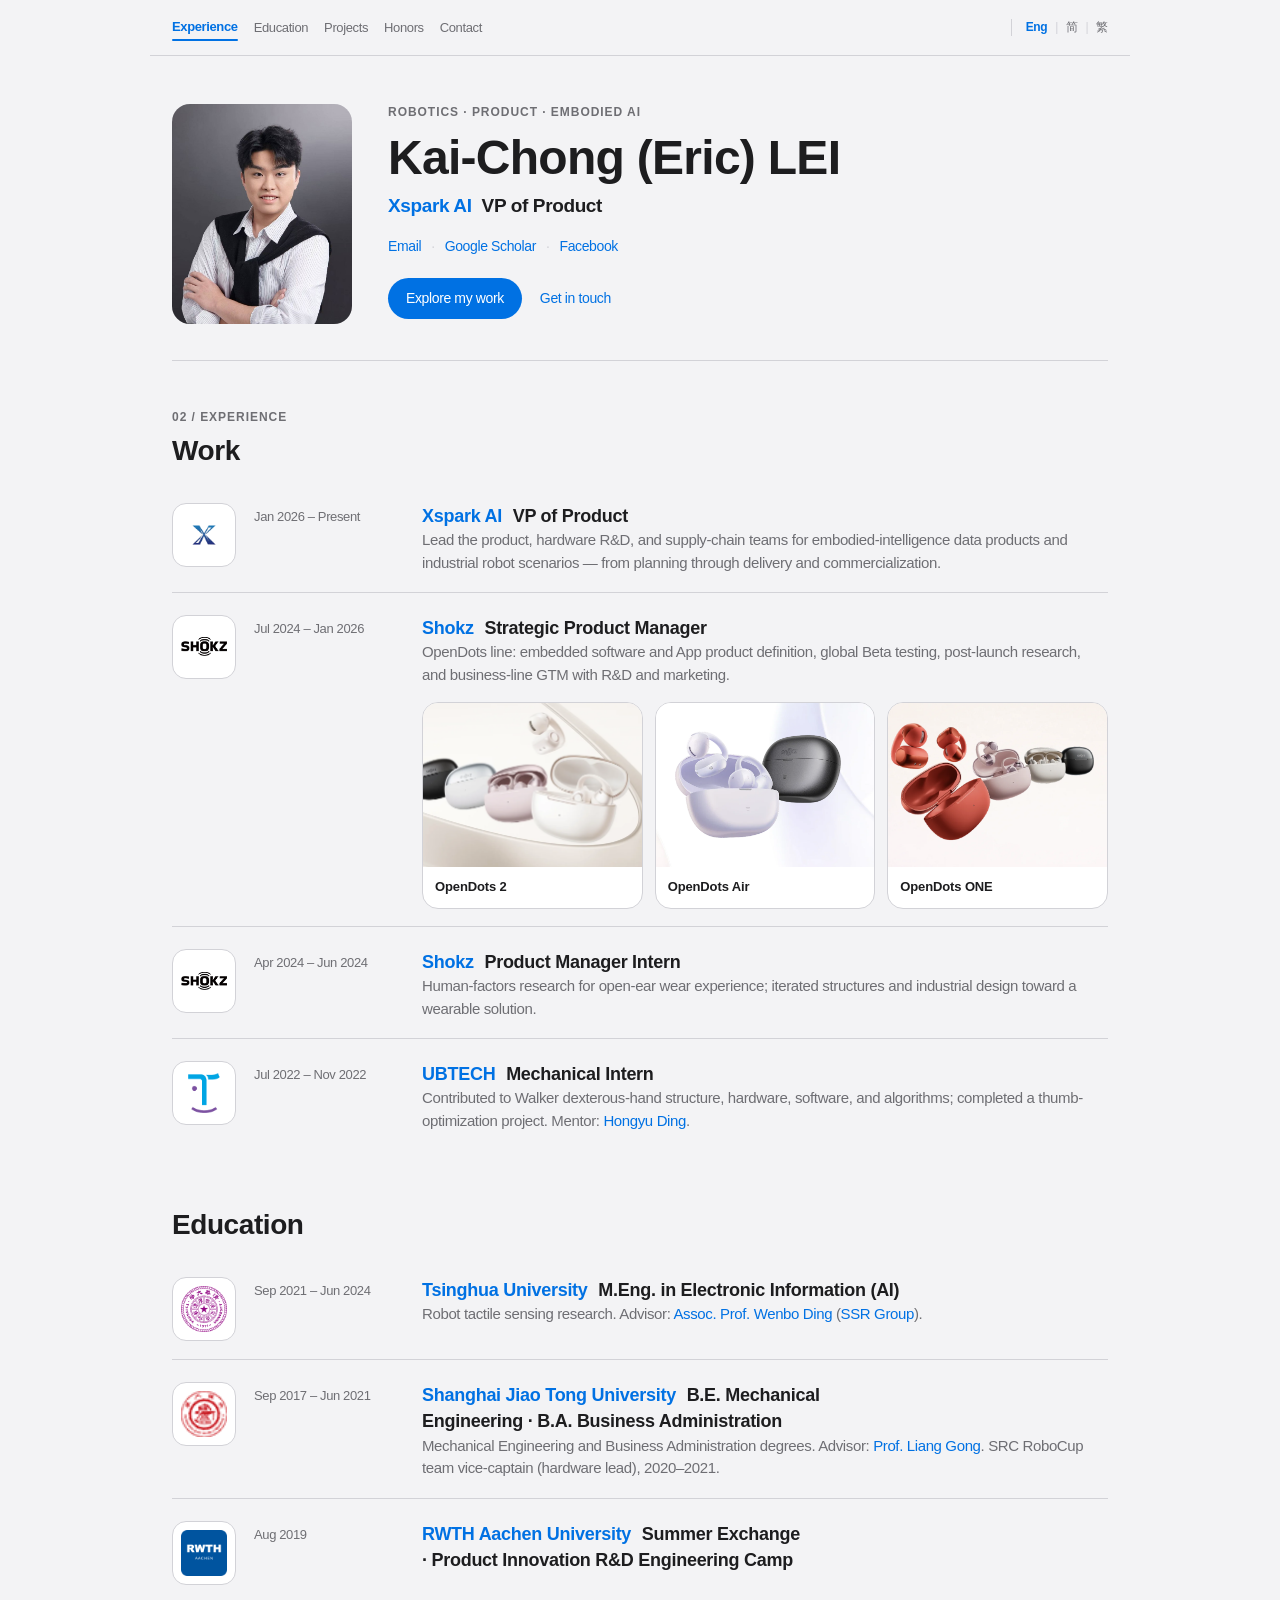
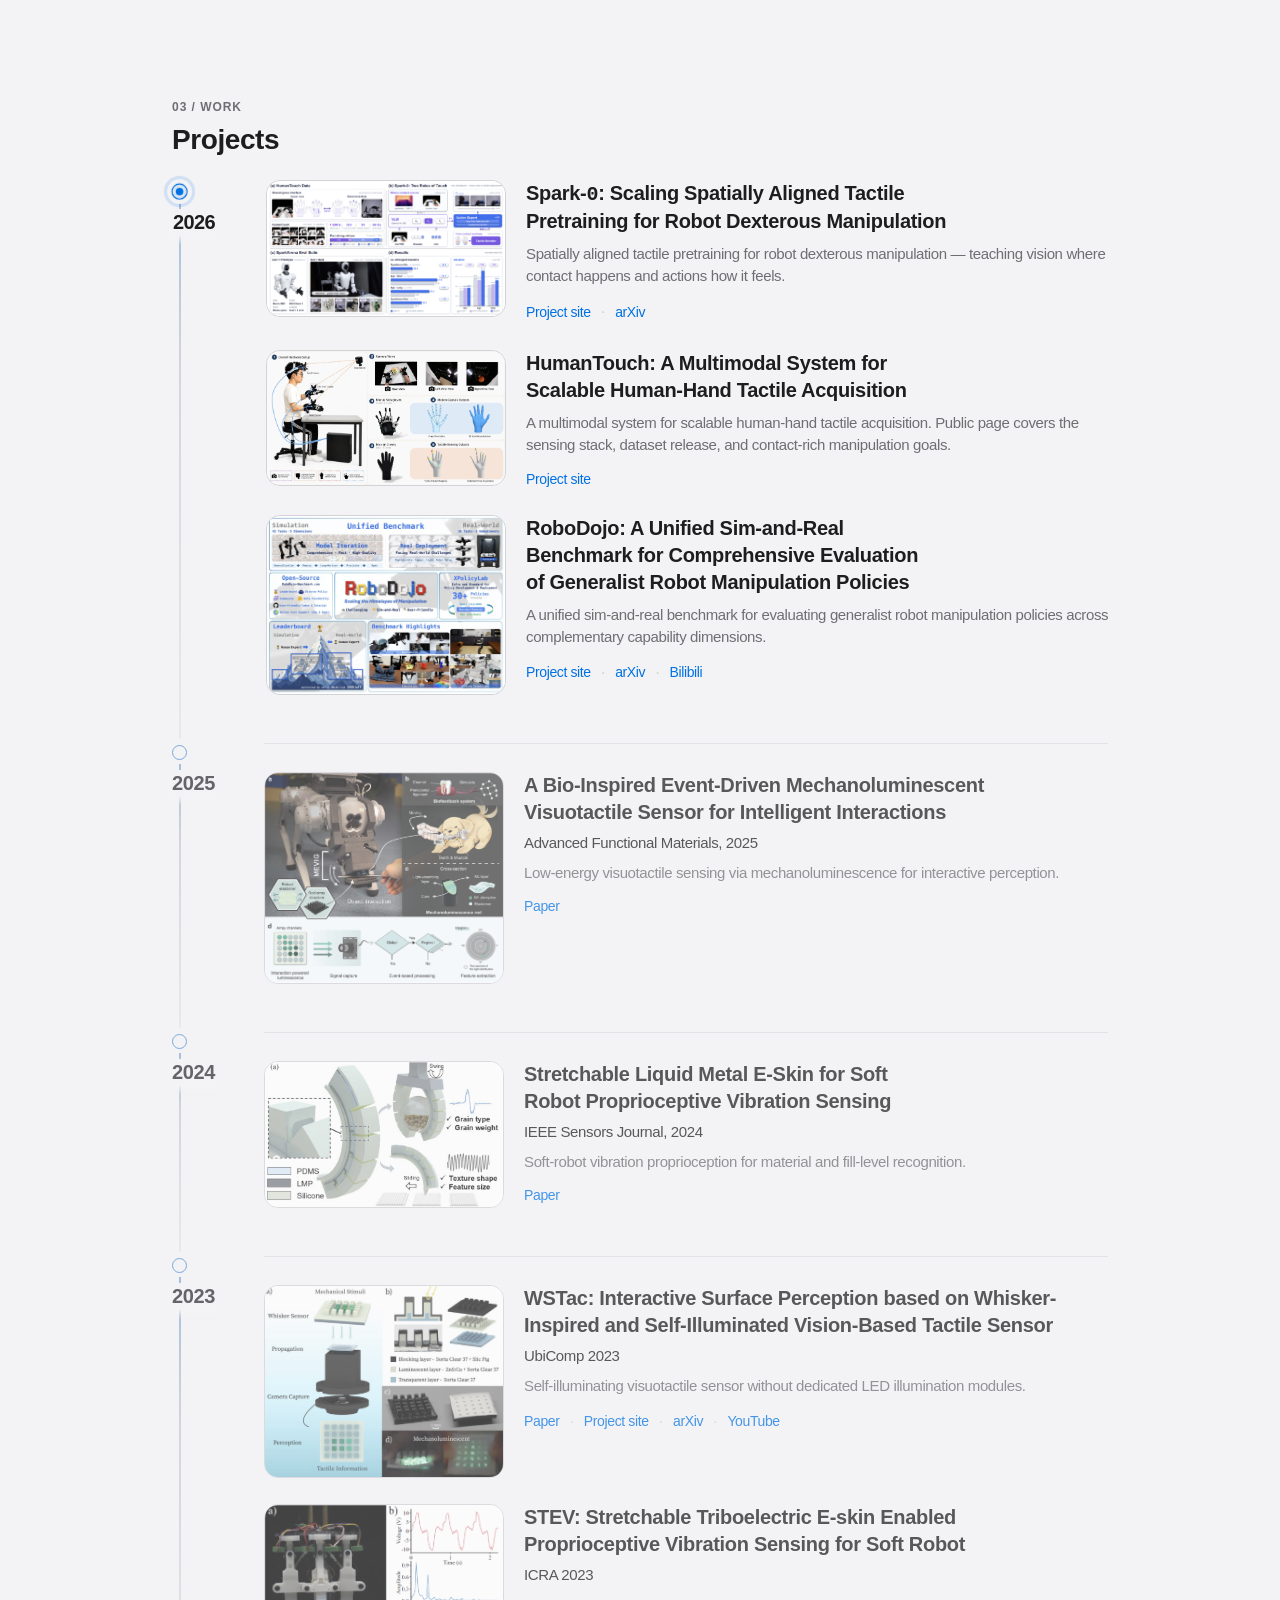
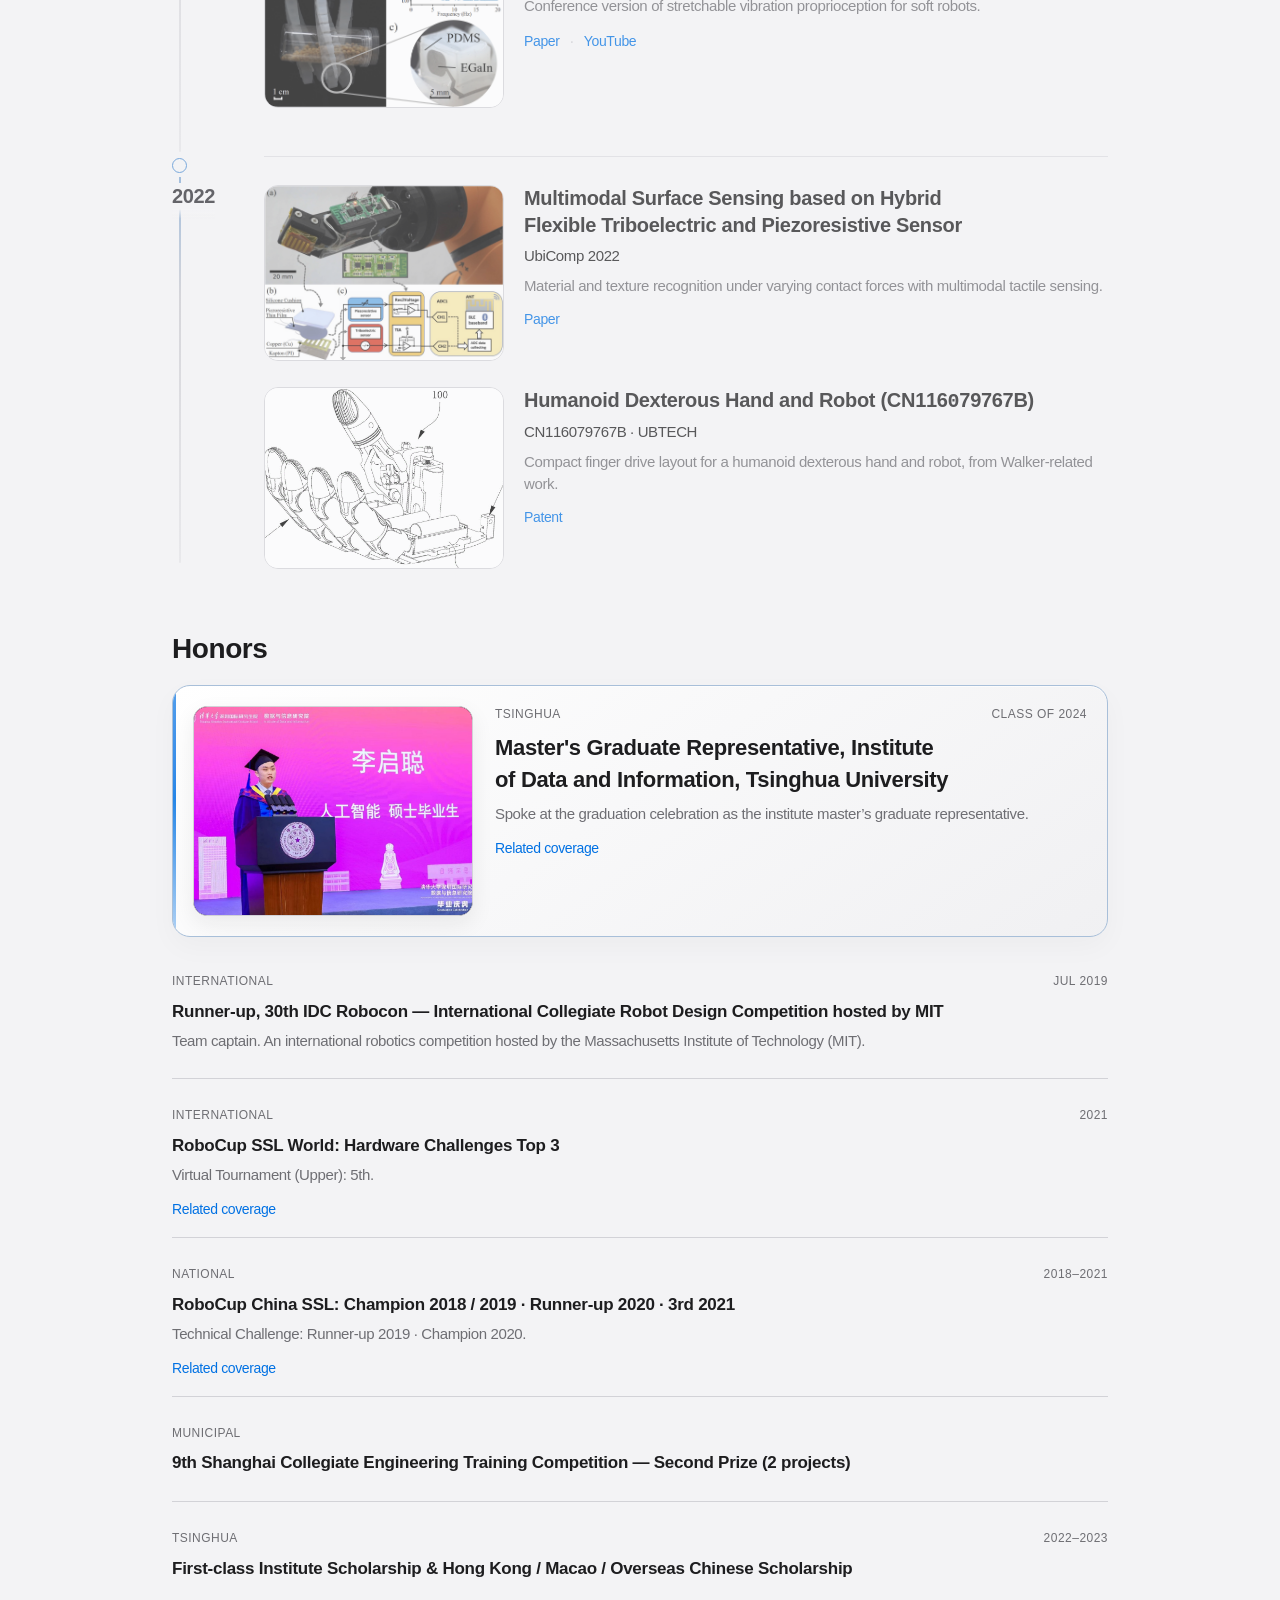
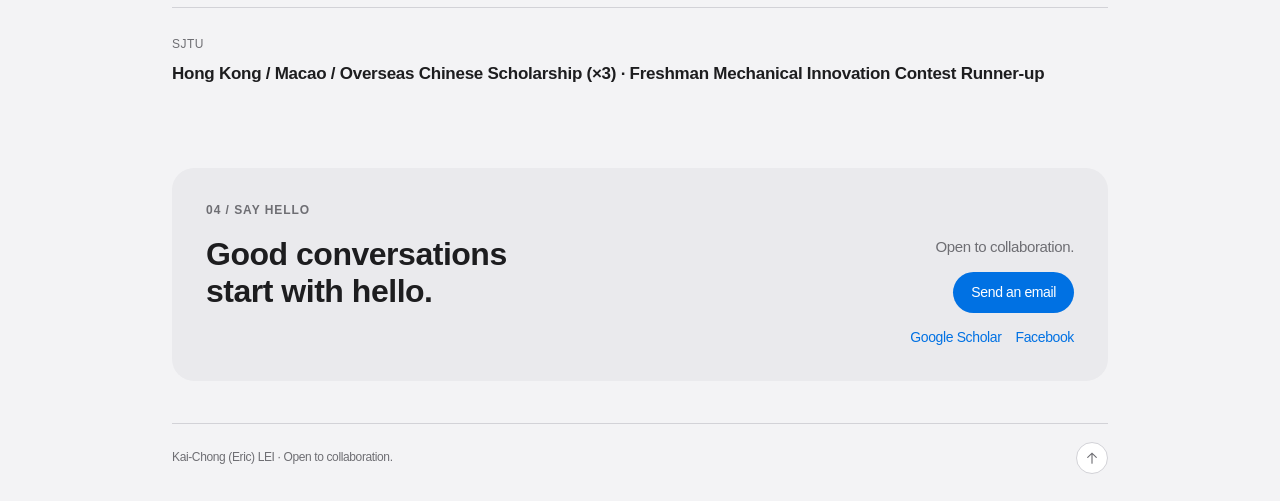
==== commit 2ffcd93f: "Deploy personal site from feature/multilingual-studio" ====
--- a/index.html
+++ b/index.html
@@ -1,2 +1,2 @@
-<!doctype html><html lang="en"><head><meta charset="utf-8"><meta name="viewport" content="width=device-width, initial-scale=1"><title>Kai-Chong (Eric) LEI — Personal site</title><meta name="description" content="Product leader in robotics and embodied AI — projects, experience, and ways to connect."><link rel="canonical" href="https://ericleixd.github.io/en/"><link rel="alternate" hreflang="en" href="https://ericleixd.github.io/en/"><link rel="alternate" hreflang="zh-Hans" href="https://ericleixd.github.io/zh-Hans/"><link rel="alternate" hreflang="zh-Hant" href="https://ericleixd.github.io/zh-Hant/"><link rel="stylesheet" href="/site.css?v=3"></head><body style="--accent:#0071e3"><div id="website"><a class="skip-link" href="#main">Skip to content</a><div class="site-shell" id="top"><header class="site-header"><nav class="site-nav" aria-label="Primary"><a class="nav-link" href="#experience">Experience</a><a class="nav-link" href="#education">Education</a><a class="nav-link" href="#projects">Projects</a><a class="nav-link" href="#honors">Honors</a><a class="nav-link" href="#contact">Contact</a></nav><nav class="languages" aria-label="Language"><a href="/en/" lang="en" hreflang="en" aria-label="English" aria-current="page">Eng</a><span class="lang-sep" aria-hidden="true">|</span><a href="/zh-Hans/" lang="zh-Hans" hreflang="zh-Hans" aria-label="简体中文" >简</a><span class="lang-sep" aria-hidden="true">|</span><a href="/zh-Hant/" lang="zh-Hant" hreflang="zh-Hant" aria-label="繁體中文" >繁</a></nav></header><main id="main"><section class="hero"><aside class="identity-card"><div class="identity-art"><img src="/assets/portrait.jpg" alt="Portrait of Kai-Chong LEI"/></div></aside><div class="hero-copy"><p class="eyebrow">ROBOTICS · PRODUCT · EMBODIED AI</p><h1>Kai-Chong (Eric) LEI</h1><p class="hero-role"><a class="entity-link hero-org" href="https://xsparkai.com/" target="_blank" rel="noopener noreferrer">Xspark AI</a><span class="hero-role-title">VP of Product</span></p><div class="quick-links"><a href="mailto:liqc@xsparkai.com">Email</a><span class="dot" aria-hidden="true">·</span><a href="https://scholar.google.com/citations?hl=en&amp;user=IRvb198AAAAJ&amp;view_op=list_works&amp;sortby=pubdate" target="_blank" rel="noopener noreferrer">Google Scholar</a><span class="dot" aria-hidden="true">·</span><a href="https://www.facebook.com/eric.lei.775/" target="_blank" rel="noopener noreferrer">Facebook</a></div><div class="hero-actions"><a class="button primary" href="#projects">Explore my work</a><a class="text-link" href="#contact">Get in touch</a></div></div></section><section id="experience" class="section" aria-labelledby="experience-title"><div class="section-heading"><p class="eyebrow">02 / EXPERIENCE</p><h2 id="experience-title">Work</h2></div><div class="timeline"><article class="timeline-row"><a class="org-logo-link" href="https://xsparkai.com/" target="_blank" rel="noopener noreferrer" aria-label="Xspark AI"><div class="org-logo"><img src="/assets/logos/xspark.png" alt="Xspark AI" loading="lazy"/></div></a><span class="period">Jan 2026 – Present</span><div class="timeline-body"><h3><a class="entity-link" href="https://xsparkai.com/" target="_blank" rel="noopener noreferrer">Xspark AI</a> <span class="role-inline">VP of Product</span></h3><p>Lead the product, hardware R&amp;D, and supply-chain teams for embodied-intelligence data products and industrial robot scenarios — from planning through delivery and commercialization.</p></div></article><article class="timeline-row"><a class="org-logo-link" href="https://shokz.com/" target="_blank" rel="noopener noreferrer" aria-label="Shokz"><div class="org-logo"><img src="/assets/logos/shokz.png" alt="Shokz" loading="lazy"/></div></a><span class="period">Jul 2024 – Jan 2026</span><div class="timeline-body"><h3><a class="entity-link" href="https://shokz.com/" target="_blank" rel="noopener noreferrer">Shokz</a> <span class="role-inline">Strategic Product Manager</span></h3><p>OpenDots line: embedded software and App product definition, global Beta testing, post-launch research, and business-line GTM with R&amp;D and marketing.</p><div class="product-strip"><a class="product-tile" href="https://shokz.com/pages/opendots-2" target="_blank" rel="noopener noreferrer"><div class="product-tile-media"><img src="/assets/products/opendots-2.png" alt="OpenDots 2" loading="lazy"/></div><span class="product-tile-name">OpenDots 2</span></a><a class="product-tile" href="https://shokz.com/pages/opendots-air" target="_blank" rel="noopener noreferrer"><div class="product-tile-media"><img src="/assets/products/opendots-air.png" alt="OpenDots Air" loading="lazy"/></div><span class="product-tile-name">OpenDots Air</span></a><a class="product-tile" href="https://shokz.com/pages/opendots-one" target="_blank" rel="noopener noreferrer"><div class="product-tile-media"><img src="/assets/products/opendots-one.png" alt="OpenDots ONE" loading="lazy"/></div><span class="product-tile-name">OpenDots ONE</span></a></div></div></article><article class="timeline-row"><a class="org-logo-link" href="https://shokz.com/" target="_blank" rel="noopener noreferrer" aria-label="Shokz"><div class="org-logo"><img src="/assets/logos/shokz.png" alt="Shokz" loading="lazy"/></div></a><span class="period">Apr 2024 – Jun 2024</span><div class="timeline-body"><h3><a class="entity-link" href="https://shokz.com/" target="_blank" rel="noopener noreferrer">Shokz</a> <span class="role-inline">Product Manager Intern</span></h3><p>Human-factors research for open-ear wear experience; iterated structures and industrial design toward a wearable solution.</p></div></article><article class="timeline-row"><a class="org-logo-link" href="https://www.ubtrobot.com/en/" target="_blank" rel="noopener noreferrer" aria-label="UBTECH"><div class="org-logo"><img src="/assets/logos/ubtech.png" alt="UBTECH" loading="lazy"/></div></a><span class="period">Jul 2022 – Nov 2022</span><div class="timeline-body"><h3><a class="entity-link" href="https://www.ubtrobot.com/en/" target="_blank" rel="noopener noreferrer">UBTECH</a> <span class="role-inline">Mechanical Intern</span></h3><p>Contributed to Walker dexterous-hand structure, hardware, software, and algorithms; completed a thumb-optimization project. Mentor: <a class="entity-link" href="https://www.gdou.edu.cn/jnxy/info/1054/1802.htm" target="_blank" rel="noopener noreferrer">Hongyu Ding</a>.</p></div></article></div></section><section id="education" class="section section-continue" aria-labelledby="education-title"><div class="section-heading"><h2 id="education-title">Education</h2></div><div class="timeline"><article class="timeline-row"><a class="org-logo-link" href="https://www.tsinghua.edu.cn/" target="_blank" rel="noopener noreferrer" aria-label="Tsinghua University"><div class="org-logo"><img src="/assets/logos/tsinghua.png" alt="Tsinghua University" loading="lazy"/></div></a><span class="period">Sep 2021 – Jun 2024</span><div class="timeline-body"><h3><a class="entity-link" href="https://www.tsinghua.edu.cn/" target="_blank" rel="noopener noreferrer">Tsinghua University</a> <span class="role-inline">M.Eng. in Electronic Information (AI)</span></h3><p>Robot tactile sensing research. Advisor: <a class="entity-link" href="https://www.sigs.tsinghua.edu.cn/dwb/" target="_blank" rel="noopener noreferrer">Assoc. Prof. Wenbo Ding</a> (<a class="entity-link" href="https://ssr-group.net/" target="_blank" rel="noopener noreferrer">SSR Group</a>).</p></div></article><article class="timeline-row"><a class="org-logo-link" href="https://www.sjtu.edu.cn/" target="_blank" rel="noopener noreferrer" aria-label="Shanghai Jiao Tong University"><div class="org-logo"><img src="/assets/logos/sjtu.png" alt="Shanghai Jiao Tong University" loading="lazy"/></div></a><span class="period">Sep 2017 – Jun 2021</span><div class="timeline-body"><h3><a class="entity-link" href="https://www.sjtu.edu.cn/" target="_blank" rel="noopener noreferrer">Shanghai Jiao Tong University</a> <span class="role-inline">B.E. Mechanical Engineering · B.A. Business Administration</span></h3><p>Mechanical Engineering and Business Administration degrees. Advisor: <a class="entity-link" href="https://me.sjtu.edu.cn/teacher_directory1/gongliang.html" target="_blank" rel="noopener noreferrer">Prof. Liang Gong</a>. SRC RoboCup team vice-captain (hardware lead), 2020–2021.</p></div></article><article class="timeline-row"><a class="org-logo-link" href="https://www.rwth-aachen.de/" target="_blank" rel="noopener noreferrer" aria-label="RWTH Aachen University"><div class="org-logo"><img src="/assets/logos/rwth.png" alt="RWTH Aachen University" loading="lazy"/></div></a><span class="period">Aug 2019</span><div class="timeline-body"><h3><a class="entity-link" href="https://www.rwth-aachen.de/" target="_blank" rel="noopener noreferrer">RWTH Aachen University</a> <span class="role-inline">Summer Exchange · Product Innovation R&amp;D Engineering Camp</span></h3></div></article></div></section><section id="projects" class="section section-no-rule" aria-labelledby="projects-title"><div class="section-heading"><p class="eyebrow">03 / WORK</p><h2 id="projects-title">Projects</h2></div><div class="project-timeline"><div class="project-year-block"><div class="project-year-rail"><span class="project-year-node" aria-hidden="true"></span><div class="project-year numeric-safe">2026</div></div><div class="project-year-items"><article class="project-card has-cover"><div class="project-cover"><img src="/assets/covers/spark-0.png" alt="Spark-0: Scaling Spatially Aligned Tactile Pretraining for Robot Dexterous Manipulation" loading="lazy"/></div><div class="project-body"><h3 class="numeric-safe"><a class="entity-link" href="https://xsparkai.com/Spark-0/" target="_blank" rel="noopener noreferrer">Spark-<span class="digit-zero">0</span>: Scaling Spatially Aligned Tactile Pretraining for Robot Dexterous Manipulation</a></h3><p>Spatially aligned tactile pretraining for robot dexterous manipulation — teaching vision where contact happens and actions how it feels.</p><div class="out-links"><a class="text-link" href="https://xsparkai.com/Spark-0/" target="_blank" rel="noopener noreferrer">Project site</a><span class="dot" aria-hidden="true">·</span><a class="text-link" href="https://arxiv.org/abs/2610.22342" target="_blank" rel="noopener noreferrer">arXiv</a></div></div></article><article class="project-card has-cover"><div class="project-cover"><img src="/assets/covers/humantouch.png" alt="HumanTouch: A Multimodal System for Scalable Human-Hand Tactile Acquisition" loading="lazy"/></div><div class="project-body"><h3 class="numeric-safe"><a class="entity-link" href="https://xsparkai.com/sparklab/humantouch/" target="_blank" rel="noopener noreferrer">HumanTouch: A Multimodal System for Scalable Human-Hand Tactile Acquisition</a></h3><p>A multimodal system for scalable human-hand tactile acquisition. Public page covers the sensing stack, dataset release, and contact-rich manipulation goals.</p><div class="out-links"><a class="text-link" href="https://xsparkai.com/sparklab/humantouch/" target="_blank" rel="noopener noreferrer">Project site</a></div></div></article><article class="project-card has-cover"><div class="project-cover"><img src="/assets/covers/robodojo.jpg" alt="RoboDojo: A Unified Sim-and-Real Benchmark for Comprehensive Evaluation of Generalist Robot Manipulation Policies" loading="lazy"/></div><div class="project-body"><h3 class="numeric-safe"><a class="entity-link" href="https://robodojo-benchmark.com/" target="_blank" rel="noopener noreferrer">RoboDojo: A Unified Sim-and-Real Benchmark for Comprehensive Evaluation of Generalist Robot Manipulation Policies</a></h3><p>A unified sim-and-real benchmark for evaluating generalist robot manipulation policies across complementary capability dimensions.</p><div class="out-links"><a class="text-link" href="https://robodojo-benchmark.com/" target="_blank" rel="noopener noreferrer">Project site</a><span class="dot" aria-hidden="true">·</span><a class="text-link" href="https://arxiv.org/abs/2607.04434" target="_blank" rel="noopener noreferrer">arXiv</a><span class="dot" aria-hidden="true">·</span><a class="text-link" href="https://www.bilibili.com/video/BV1qSt26YEkk/" target="_blank" rel="noopener noreferrer">Bilibili</a></div></div></article></div></div><div class="project-year-block"><div class="project-year-rail"><span class="project-year-node" aria-hidden="true"></span><div class="project-year numeric-safe">2025</div></div><div class="project-year-items"><article class="project-card"><div class="project-body"><h3 class="numeric-safe">A Bio-Inspired Event-Driven Mechanoluminescent Visuotactile Sensor for Intelligent Interactions</h3><p class="venue">Advanced Functional Materials, 2025</p><p>Low-energy visuotactile sensing via mechanoluminescence for interactive perception.</p></div></article></div></div><div class="project-year-block"><div class="project-year-rail"><span class="project-year-node" aria-hidden="true"></span><div class="project-year numeric-safe">2024</div></div><div class="project-year-items"><article class="project-card"><div class="project-body"><h3 class="numeric-safe">Stretchable Liquid Metal E-Skin for Soft Robot Proprioceptive Vibration Sensing</h3><p class="venue">IEEE Sensors Journal, 2024</p><p>Soft-robot vibration proprioception for material and fill-level recognition.</p></div></article></div></div><div class="project-year-block"><div class="project-year-rail"><span class="project-year-node" aria-hidden="true"></span><div class="project-year numeric-safe">2023</div></div><div class="project-year-items"><article class="project-card has-cover"><div class="project-cover"><img src="/assets/covers/wstac.png" alt="WSTac: Interactive Surface Perception based on Whisker-Inspired and Self-Illuminated Vision-Based Tactile Sensor" loading="lazy"/></div><div class="project-body"><h3 class="numeric-safe"><a class="entity-link" href="https://sites.google.com/view/wstac/" target="_blank" rel="noopener noreferrer">WSTac: Interactive Surface Perception based on Whisker-Inspired and Self-Illuminated Vision-Based Tactile Sensor</a></h3><p class="venue">UbiComp 2023</p><p>Self-illuminating visuotactile sensor without dedicated LED illumination modules.</p><div class="out-links"><a class="text-link" href="https://sites.google.com/view/wstac/" target="_blank" rel="noopener noreferrer">Project site</a><span class="dot" aria-hidden="true">·</span><a class="text-link" href="https://arxiv.org/abs/2308.13241" target="_blank" rel="noopener noreferrer">arXiv</a><span class="dot" aria-hidden="true">·</span><a class="text-link" href="https://www.youtube.com/watch?v=0UY36Y_y56g" target="_blank" rel="noopener noreferrer">YouTube</a></div></div></article><article class="project-card"><div class="project-body"><h3 class="numeric-safe"><a class="entity-link" href="https://www.youtube.com/watch?v=D2QbNgPtL-I&amp;t=205s" target="_blank" rel="noopener noreferrer">STEV: Stretchable Triboelectric E-skin Enabled Proprioceptive Vibration Sensing for Soft Robot</a></h3><p class="venue">ICRA 2023</p><p>Conference version of stretchable vibration proprioception for soft robots.</p><div class="out-links"><a class="text-link" href="https://www.youtube.com/watch?v=D2QbNgPtL-I&amp;t=205s" target="_blank" rel="noopener noreferrer">YouTube</a></div></div></article></div></div><div class="project-year-block"><div class="project-year-rail"><span class="project-year-node" aria-hidden="true"></span><div class="project-year numeric-safe">2022</div></div><div class="project-year-items"><article class="project-card"><div class="project-body"><h3 class="numeric-safe">Multimodal Surface Sensing based on Hybrid Flexible Triboelectric and Piezoresistive Sensor</h3><p class="venue">UbiComp 2022</p><p>Material and texture recognition under varying contact forces with multimodal tactile sensing.</p></div></article><article class="project-card has-cover"><div class="project-cover"><img src="/assets/covers/patent-cn116079767a.png" alt="Humanoid Dexterous Hand and Robot (CN116079767A)" loading="lazy"/></div><div class="project-body"><h3 class="numeric-safe">Humanoid Dexterous Hand and Robot (CN116<span class="digit-zero">0</span>79767A)</h3><p class="venue">CN116079767A · UBTECH</p><p>UBTECH patent on a humanoid dexterous hand and robot — compact finger drive layout from Walker-related work.</p></div></article></div></div></div></section><section id="honors" class="section section-continue" aria-labelledby="honors-title"><div class="section-heading"><h2 id="honors-title">Honors</h2></div><div class="honors"><article class="honor-card featured"><div class="honor-cover"><img src="/assets/honors/tsinghua-grad-rep.jpg" alt="Master&amp;#39;s Graduate Representative, Institute of Data and Information, Tsinghua University" loading="lazy"/></div><div class="honor-body"><div class="honor-meta"><span>Tsinghua</span><span>Class of 2024</span></div><h3><a class="entity-link" href="https://www.tsinghua.edu.cn/" target="_blank" rel="noopener noreferrer">Master&#39;s Graduate Representative, Institute of Data and Information, Tsinghua University</a></h3><p>Spoke at the graduation celebration as the institute master’s graduate representative.</p><a class="text-link" href="https://www.tsinghua.edu.cn/" target="_blank" rel="noopener noreferrer">Related coverage</a></div></article><article class="honor-card"><div class="honor-body"><div class="honor-meta"><span>International</span><span>Jul 2019</span></div><h3>Runner-up, 30th IDC Robocon — International Collegiate Robot Design Competition hosted by MIT</h3><p>Team captain. An international robotics competition hosted by the Massachusetts Institute of Technology (MIT).</p></div></article><article class="honor-card"><div class="honor-body"><div class="honor-meta"><span>International</span><span>2021</span></div><h3><a class="entity-link" href="https://mp.weixin.qq.com/s?__biz=MzIzNzAxNTE5OA==&amp;mid=2650219184&amp;idx=1&amp;sn=811200aa4e78bd03337ccedc665ca3c1" target="_blank" rel="noopener noreferrer">RoboCup SSL World: Hardware Challenges Top 3</a></h3><p>Virtual Tournament (Upper): 5th.</p><a class="text-link" href="https://mp.weixin.qq.com/s?__biz=MzIzNzAxNTE5OA==&amp;mid=2650219184&amp;idx=1&amp;sn=811200aa4e78bd03337ccedc665ca3c1" target="_blank" rel="noopener noreferrer">Related coverage</a></div></article><article class="honor-card"><div class="honor-body"><div class="honor-meta"><span>National</span><span>2018–2021</span></div><h3><a class="entity-link" href="https://mp.weixin.qq.com/s?__biz=MjM5MDIyMDQyMA==&amp;mid=2650651995&amp;idx=1&amp;sn=fc51d8011697d6beb79208abbd070265" target="_blank" rel="noopener noreferrer">RoboCup China SSL: Champion 2018 / 2019 · Runner-up 2020 · 3rd 2021</a></h3><p>Technical Challenge: Runner-up 2019 · Champion 2020.</p><a class="text-link" href="https://mp.weixin.qq.com/s?__biz=MjM5MDIyMDQyMA==&amp;mid=2650651995&amp;idx=1&amp;sn=fc51d8011697d6beb79208abbd070265" target="_blank" rel="noopener noreferrer">Related coverage</a></div></article><article class="honor-card"><div class="honor-body"><div class="honor-meta"><span>Municipal</span><span></span></div><h3>9th Shanghai Collegiate Engineering Training Competition — Second Prize (2 projects)</h3><p></p></div></article><article class="honor-card"><div class="honor-body"><div class="honor-meta"><span>Tsinghua</span><span>2022–2023</span></div><h3>First-class Institute Scholarship &amp; Hong Kong / Macao / Overseas Chinese Scholarship</h3><p></p></div></article><article class="honor-card"><div class="honor-body"><div class="honor-meta"><span>SJTU</span><span></span></div><h3>Hong Kong / Macao / Overseas Chinese Scholarship (×3) · Freshman Mechanical Innovation Contest Runner-up</h3><p></p></div></article></div></section><section id="contact" class="contact-section" aria-labelledby="contact-title"><p class="eyebrow">04 / SAY HELLO</p><div class="contact-grid"><h2 id="contact-title">Good conversations
-start with hello.</h2><div class="contact-actions"><p>Open to collaboration.</p><a class="button primary" href="mailto:liqc@xsparkai.com">Send an email</a><div class="social-links"><a href="https://scholar.google.com/citations?hl=en&amp;user=IRvb198AAAAJ&amp;view_op=list_works&amp;sortby=pubdate" target="_blank" rel="noopener noreferrer">Google Scholar</a><a href="https://www.facebook.com/eric.lei.775/" target="_blank" rel="noopener noreferrer">Facebook</a></div></div></div></section></main><footer class="site-footer"><span>Kai-Chong (Eric) LEI · Open to collaboration.</span><a class="back-top" href="#top" aria-label="Back to top"><svg viewBox="0 0 24 24" width="18" height="18" aria-hidden="true" focusable="false"><path fill="currentColor" d="M12 4.5 5.75 10.75a.75.75 0 0 0 1.06 1.06L11.25 7.37V19a.75.75 0 0 0 1.5 0V7.37l4.44 4.44a.75.75 0 1 0 1.06-1.06L12 4.5Z"/></svg></a></footer></div></div><script src="/site.js?v=1" defer></script></body></html>+<!doctype html><html lang="en"><head><meta charset="utf-8"><meta name="viewport" content="width=device-width, initial-scale=1"><title>Kai-Chong (Eric) LEI — Personal site</title><meta name="description" content="Product leader in robotics and embodied AI — projects, experience, and ways to connect."><link rel="canonical" href="https://ericleixd.github.io/en/"><link rel="alternate" hreflang="en" href="https://ericleixd.github.io/en/"><link rel="alternate" hreflang="zh-Hans" href="https://ericleixd.github.io/zh-Hans/"><link rel="alternate" hreflang="zh-Hant" href="https://ericleixd.github.io/zh-Hant/"><link rel="stylesheet" href="/site.css?v=5"></head><body style="--accent:#0071e3"><div id="website"><a class="skip-link" href="#main">Skip to content</a><div class="site-shell" id="top"><header class="site-header"><nav class="site-nav" aria-label="Primary"><a class="nav-link" href="#experience">Experience</a><a class="nav-link" href="#education">Education</a><a class="nav-link" href="#projects">Projects</a><a class="nav-link" href="#honors">Honors</a><a class="nav-link" href="#contact">Contact</a></nav><nav class="languages" aria-label="Language"><a href="/en/" lang="en" hreflang="en" aria-label="English" aria-current="page">Eng</a><span class="lang-sep" aria-hidden="true">|</span><a href="/zh-Hans/" lang="zh-Hans" hreflang="zh-Hans" aria-label="简体中文" >简</a><span class="lang-sep" aria-hidden="true">|</span><a href="/zh-Hant/" lang="zh-Hant" hreflang="zh-Hant" aria-label="繁體中文" >繁</a></nav></header><main id="main"><section class="hero"><aside class="identity-card"><div class="identity-art"><img src="/assets/portrait.jpg" alt="Portrait of Kai-Chong LEI"/></div></aside><div class="hero-copy"><p class="eyebrow">ROBOTICS · PRODUCT · EMBODIED AI</p><h1>Kai-Chong (Eric) LEI</h1><p class="hero-role"><a class="entity-link hero-org" href="https://xsparkai.com/" target="_blank" rel="noopener noreferrer">Xspark AI</a><span class="hero-role-title">VP of Product</span></p><div class="quick-links"><a href="mailto:liqc@xsparkai.com">Email</a><span class="dot" aria-hidden="true">·</span><a href="https://scholar.google.com/citations?hl=en&amp;user=IRvb198AAAAJ&amp;view_op=list_works&amp;sortby=pubdate" target="_blank" rel="noopener noreferrer">Google Scholar</a><span class="dot" aria-hidden="true">·</span><a href="https://www.facebook.com/eric.lei.775/" target="_blank" rel="noopener noreferrer">Facebook</a></div><div class="hero-actions"><a class="button primary" href="#projects">Explore my work</a><a class="text-link" href="#contact">Get in touch</a></div></div></section><section id="experience" class="section" aria-labelledby="experience-title"><div class="section-heading"><p class="eyebrow">02 / EXPERIENCE</p><h2 id="experience-title">Work</h2></div><div class="timeline"><article class="timeline-row"><a class="org-logo-link" href="https://xsparkai.com/" target="_blank" rel="noopener noreferrer" aria-label="Xspark AI"><div class="org-logo"><img src="/assets/logos/xspark.png" alt="Xspark AI" loading="lazy"/></div></a><span class="period">Jan 2026 – Present</span><div class="timeline-body"><h3><a class="entity-link" href="https://xsparkai.com/" target="_blank" rel="noopener noreferrer">Xspark AI</a> <span class="role-inline">VP of Product</span></h3><p>Lead the product, hardware R&amp;D, and supply-chain teams for embodied-intelligence data products and industrial robot scenarios — from planning through delivery and commercialization.</p></div></article><article class="timeline-row"><a class="org-logo-link" href="https://shokz.com/" target="_blank" rel="noopener noreferrer" aria-label="Shokz"><div class="org-logo"><img src="/assets/logos/shokz.png" alt="Shokz" loading="lazy"/></div></a><span class="period">Jul 2024 – Jan 2026</span><div class="timeline-body"><h3><a class="entity-link" href="https://shokz.com/" target="_blank" rel="noopener noreferrer">Shokz</a> <span class="role-inline">Strategic Product Manager</span></h3><p>OpenDots line: embedded software and App product definition, global Beta testing, post-launch research, and business-line GTM with R&amp;D and marketing.</p><div class="product-strip"><a class="product-tile" href="https://shokz.com/pages/opendots-2" target="_blank" rel="noopener noreferrer"><div class="product-tile-media"><img src="/assets/products/opendots-2.png" alt="OpenDots 2" loading="lazy"/></div><span class="product-tile-name">OpenDots 2</span></a><a class="product-tile" href="https://shokz.com/pages/opendots-air" target="_blank" rel="noopener noreferrer"><div class="product-tile-media"><img src="/assets/products/opendots-air.png" alt="OpenDots Air" loading="lazy"/></div><span class="product-tile-name">OpenDots Air</span></a><a class="product-tile" href="https://shokz.com/pages/opendots-one" target="_blank" rel="noopener noreferrer"><div class="product-tile-media"><img src="/assets/products/opendots-one.png" alt="OpenDots ONE" loading="lazy"/></div><span class="product-tile-name">OpenDots ONE</span></a></div></div></article><article class="timeline-row"><a class="org-logo-link" href="https://shokz.com/" target="_blank" rel="noopener noreferrer" aria-label="Shokz"><div class="org-logo"><img src="/assets/logos/shokz.png" alt="Shokz" loading="lazy"/></div></a><span class="period">Apr 2024 – Jun 2024</span><div class="timeline-body"><h3><a class="entity-link" href="https://shokz.com/" target="_blank" rel="noopener noreferrer">Shokz</a> <span class="role-inline">Product Manager Intern</span></h3><p>Human-factors research for open-ear wear experience; iterated structures and industrial design toward a wearable solution.</p></div></article><article class="timeline-row"><a class="org-logo-link" href="https://www.ubtrobot.com/en/" target="_blank" rel="noopener noreferrer" aria-label="UBTECH"><div class="org-logo"><img src="/assets/logos/ubtech.png" alt="UBTECH" loading="lazy"/></div></a><span class="period">Jul 2022 – Nov 2022</span><div class="timeline-body"><h3><a class="entity-link" href="https://www.ubtrobot.com/en/" target="_blank" rel="noopener noreferrer">UBTECH</a> <span class="role-inline">Mechanical Intern</span></h3><p>Contributed to Walker dexterous-hand structure, hardware, software, and algorithms; completed a thumb-optimization project. Mentor: <a class="entity-link" href="https://www.gdou.edu.cn/jnxy/info/1054/1802.htm" target="_blank" rel="noopener noreferrer">Hongyu Ding</a>.</p></div></article></div></section><section id="education" class="section section-continue" aria-labelledby="education-title"><div class="section-heading"><h2 id="education-title">Education</h2></div><div class="timeline"><article class="timeline-row"><a class="org-logo-link" href="https://www.tsinghua.edu.cn/" target="_blank" rel="noopener noreferrer" aria-label="Tsinghua University"><div class="org-logo"><img src="/assets/logos/tsinghua.png" alt="Tsinghua University" loading="lazy"/></div></a><span class="period">Sep 2021 – Jun 2024</span><div class="timeline-body"><h3><a class="entity-link" href="https://www.tsinghua.edu.cn/" target="_blank" rel="noopener noreferrer">Tsinghua University</a> <span class="role-inline">M.Eng. in Electronic Information (AI)</span></h3><p>Robot tactile sensing research. Advisor: <a class="entity-link" href="https://www.sigs.tsinghua.edu.cn/dwb/" target="_blank" rel="noopener noreferrer">Assoc. Prof. Wenbo Ding</a> (<a class="entity-link" href="https://ssr-group.net/" target="_blank" rel="noopener noreferrer">SSR Group</a>).</p></div></article><article class="timeline-row"><a class="org-logo-link" href="https://www.sjtu.edu.cn/" target="_blank" rel="noopener noreferrer" aria-label="Shanghai Jiao Tong University"><div class="org-logo"><img src="/assets/logos/sjtu.png" alt="Shanghai Jiao Tong University" loading="lazy"/></div></a><span class="period">Sep 2017 – Jun 2021</span><div class="timeline-body"><h3><a class="entity-link" href="https://www.sjtu.edu.cn/" target="_blank" rel="noopener noreferrer">Shanghai Jiao Tong University</a> <span class="role-inline">B.E. Mechanical Engineering · B.A. Business Administration</span></h3><p>Mechanical Engineering and Business Administration degrees. Advisor: <a class="entity-link" href="https://me.sjtu.edu.cn/teacher_directory1/gongliang.html" target="_blank" rel="noopener noreferrer">Prof. Liang Gong</a>. SRC RoboCup team vice-captain (hardware lead), 2020–2021.</p></div></article><article class="timeline-row"><a class="org-logo-link" href="https://www.rwth-aachen.de/" target="_blank" rel="noopener noreferrer" aria-label="RWTH Aachen University"><div class="org-logo"><img src="/assets/logos/rwth.png" alt="RWTH Aachen University" loading="lazy"/></div></a><span class="period">Aug 2019</span><div class="timeline-body"><h3><a class="entity-link" href="https://www.rwth-aachen.de/" target="_blank" rel="noopener noreferrer">RWTH Aachen University</a> <span class="role-inline">Summer Exchange · Product Innovation R&amp;D Engineering Camp</span></h3></div></article></div></section><section id="projects" class="section section-no-rule" aria-labelledby="projects-title"><div class="section-heading"><p class="eyebrow">03 / WORK</p><h2 id="projects-title">Projects</h2></div><div class="project-timeline"><div class="project-year-block"><div class="project-year-rail"><span class="project-year-node" aria-hidden="true"></span><div class="project-year numeric-safe">2026</div></div><div class="project-year-items"><article class="project-card has-cover"><div class="project-cover"><img src="/assets/covers/spark-0.png" alt="Spark-0: Scaling Spatially Aligned Tactile Pretraining for Robot Dexterous Manipulation" loading="lazy"/></div><div class="project-body"><h3 class="numeric-safe">Spark-<span class="digit-zero">0</span>: Scaling Spatially Aligned Tactile Pretraining for Robot Dexterous Manipulation</h3><p>Spatially aligned tactile pretraining for robot dexterous manipulation — teaching vision where contact happens and actions how it feels.</p><div class="out-links"><a class="text-link" href="https://xsparkai.com/Spark-0/" target="_blank" rel="noopener noreferrer">Project site</a><span class="dot" aria-hidden="true">·</span><a class="text-link" href="https://arxiv.org/abs/2610.22342" target="_blank" rel="noopener noreferrer">arXiv</a></div></div></article><article class="project-card has-cover"><div class="project-cover"><img src="/assets/covers/humantouch.png" alt="HumanTouch: A Multimodal System for Scalable Human-Hand Tactile Acquisition" loading="lazy"/></div><div class="project-body"><h3 class="numeric-safe">HumanTouch: A Multimodal System for Scalable Human-Hand Tactile Acquisition</h3><p>A multimodal system for scalable human-hand tactile acquisition. Public page covers the sensing stack, dataset release, and contact-rich manipulation goals.</p><div class="out-links"><a class="text-link" href="https://xsparkai.com/sparklab/humantouch/" target="_blank" rel="noopener noreferrer">Project site</a></div></div></article><article class="project-card has-cover"><div class="project-cover"><img src="/assets/covers/robodojo.jpg" alt="RoboDojo: A Unified Sim-and-Real Benchmark for Comprehensive Evaluation of Generalist Robot Manipulation Policies" loading="lazy"/></div><div class="project-body"><h3 class="numeric-safe">RoboDojo: A Unified Sim-and-Real Benchmark for Comprehensive Evaluation of Generalist Robot Manipulation Policies</h3><p>A unified sim-and-real benchmark for evaluating generalist robot manipulation policies across complementary capability dimensions.</p><div class="out-links"><a class="text-link" href="https://robodojo-benchmark.com/" target="_blank" rel="noopener noreferrer">Project site</a><span class="dot" aria-hidden="true">·</span><a class="text-link" href="https://arxiv.org/abs/2607.04434" target="_blank" rel="noopener noreferrer">arXiv</a><span class="dot" aria-hidden="true">·</span><a class="text-link" href="https://www.bilibili.com/video/BV1qSt26YEkk/" target="_blank" rel="noopener noreferrer">Bilibili</a></div></div></article></div></div><div class="project-year-block"><div class="project-year-rail"><span class="project-year-node" aria-hidden="true"></span><div class="project-year numeric-safe">2025</div></div><div class="project-year-items"><article class="project-card has-cover"><div class="project-cover"><img src="/assets/covers/mevig-visuotactile.png" alt="A Bio-Inspired Event-Driven Mechanoluminescent Visuotactile Sensor for Intelligent Interactions" loading="lazy"/></div><div class="project-body"><h3 class="numeric-safe">A Bio-Inspired Event-Driven Mechanoluminescent Visuotactile Sensor for Intelligent Interactions</h3><p class="venue">Advanced Functional Materials, 2025</p><p>Low-energy visuotactile sensing via mechanoluminescence for interactive perception.</p><div class="out-links"><a class="text-link" href="https://advanced.onlinelibrary.wiley.com/doi/abs/10.1002/adfm.202420872" target="_blank" rel="noopener noreferrer">Paper</a></div></div></article></div></div><div class="project-year-block"><div class="project-year-rail"><span class="project-year-node" aria-hidden="true"></span><div class="project-year numeric-safe">2024</div></div><div class="project-year-items"><article class="project-card has-cover"><div class="project-cover"><img src="/assets/covers/liquid-metal-eskin.png" alt="Stretchable Liquid Metal E-Skin for Soft Robot Proprioceptive Vibration Sensing" loading="lazy"/></div><div class="project-body"><h3 class="numeric-safe">Stretchable Liquid Metal E-Skin for Soft Robot Proprioceptive Vibration Sensing</h3><p class="venue">IEEE Sensors Journal, 2024</p><p>Soft-robot vibration proprioception for material and fill-level recognition.</p><div class="out-links"><a class="text-link" href="https://ieeexplore.ieee.org/abstract/document/10510211/" target="_blank" rel="noopener noreferrer">Paper</a></div></div></article></div></div><div class="project-year-block"><div class="project-year-rail"><span class="project-year-node" aria-hidden="true"></span><div class="project-year numeric-safe">2023</div></div><div class="project-year-items"><article class="project-card has-cover"><div class="project-cover"><img src="/assets/covers/wstac.png" alt="WSTac: Interactive Surface Perception based on Whisker-Inspired and Self-Illuminated Vision-Based Tactile Sensor" loading="lazy"/></div><div class="project-body"><h3 class="numeric-safe">WSTac: Interactive Surface Perception based on Whisker-Inspired and Self-Illuminated Vision-Based Tactile Sensor</h3><p class="venue">UbiComp 2023</p><p>Self-illuminating visuotactile sensor without dedicated LED illumination modules.</p><div class="out-links"><a class="text-link" href="https://dl.acm.org/doi/10.1145/3594739.3612916" target="_blank" rel="noopener noreferrer">Paper</a><span class="dot" aria-hidden="true">·</span><a class="text-link" href="https://sites.google.com/view/wstac/" target="_blank" rel="noopener noreferrer">Project site</a><span class="dot" aria-hidden="true">·</span><a class="text-link" href="https://arxiv.org/abs/2308.13241" target="_blank" rel="noopener noreferrer">arXiv</a><span class="dot" aria-hidden="true">·</span><a class="text-link" href="https://www.youtube.com/watch?v=0UY36Y_y56g" target="_blank" rel="noopener noreferrer">YouTube</a></div></div></article><article class="project-card has-cover"><div class="project-cover"><img src="/assets/covers/stev.png" alt="STEV: Stretchable Triboelectric E-skin Enabled Proprioceptive Vibration Sensing for Soft Robot" loading="lazy"/></div><div class="project-body"><h3 class="numeric-safe">STEV: Stretchable Triboelectric E-skin Enabled Proprioceptive Vibration Sensing for Soft Robot</h3><p class="venue">ICRA 2023</p><p>Conference version of stretchable vibration proprioception for soft robots.</p><div class="out-links"><a class="text-link" href="https://ieeexplore.ieee.org/document/10160790" target="_blank" rel="noopener noreferrer">Paper</a><span class="dot" aria-hidden="true">·</span><a class="text-link" href="https://www.youtube.com/watch?v=D2QbNgPtL-I&amp;t=205s" target="_blank" rel="noopener noreferrer">YouTube</a></div></div></article></div></div><div class="project-year-block"><div class="project-year-rail"><span class="project-year-node" aria-hidden="true"></span><div class="project-year numeric-safe">2022</div></div><div class="project-year-items"><article class="project-card has-cover"><div class="project-cover"><img src="/assets/covers/multimodal-surface-sensing.png" alt="Multimodal Surface Sensing based on Hybrid Flexible Triboelectric and Piezoresistive Sensor" loading="lazy"/></div><div class="project-body"><h3 class="numeric-safe">Multimodal Surface Sensing based on Hybrid Flexible Triboelectric and Piezoresistive Sensor</h3><p class="venue">UbiComp 2022</p><p>Material and texture recognition under varying contact forces with multimodal tactile sensing.</p><div class="out-links"><a class="text-link" href="https://dl.acm.org/doi/10.1145/3544793.3560404" target="_blank" rel="noopener noreferrer">Paper</a></div></div></article><article class="project-card has-cover"><div class="project-cover"><img src="/assets/covers/patent-cn116079767a.png" alt="Humanoid Dexterous Hand and Robot (CN116079767B)" loading="lazy"/></div><div class="project-body"><h3 class="numeric-safe">Humanoid Dexterous Hand and Robot (CN116<span class="digit-zero">0</span>79767B)</h3><p class="venue">CN116079767B · UBTECH</p><p>Compact finger drive layout for a humanoid dexterous hand and robot, from Walker-related work.</p><div class="out-links"><a class="text-link" href="https://patents.google.com/patent/CN116079767B/en" target="_blank" rel="noopener noreferrer">Patent</a></div></div></article></div></div></div></section><section id="honors" class="section section-continue" aria-labelledby="honors-title"><div class="section-heading"><h2 id="honors-title">Honors</h2></div><div class="honors"><article class="honor-card featured"><div class="honor-cover"><img src="/assets/honors/tsinghua-grad-rep.jpg" alt="Master&amp;#39;s Graduate Representative, Institute of Data and Information, Tsinghua University" loading="lazy"/></div><div class="honor-body"><div class="honor-meta"><span>Tsinghua</span><span>Class of 2024</span></div><h3>Master&#39;s Graduate Representative, Institute of Data and Information, Tsinghua University</h3><p>Spoke at the graduation celebration as the institute master’s graduate representative.</p><a class="text-link" href="https://www.tsinghua.edu.cn/" target="_blank" rel="noopener noreferrer">Related coverage</a></div></article><article class="honor-card"><div class="honor-body"><div class="honor-meta"><span>International</span><span>Jul 2019</span></div><h3>Runner-up, 30th IDC Robocon — International Collegiate Robot Design Competition hosted by MIT</h3><p>Team captain. An international robotics competition hosted by the Massachusetts Institute of Technology (MIT).</p></div></article><article class="honor-card"><div class="honor-body"><div class="honor-meta"><span>International</span><span>2021</span></div><h3>RoboCup SSL World: Hardware Challenges Top 3</h3><p>Virtual Tournament (Upper): 5th.</p><a class="text-link" href="https://mp.weixin.qq.com/s?__biz=MzIzNzAxNTE5OA==&amp;mid=2650219184&amp;idx=1&amp;sn=811200aa4e78bd03337ccedc665ca3c1" target="_blank" rel="noopener noreferrer">Related coverage</a></div></article><article class="honor-card"><div class="honor-body"><div class="honor-meta"><span>National</span><span>2018–2021</span></div><h3>RoboCup China SSL: Champion 2018 / 2019 · Runner-up 2020 · 3rd 2021</h3><p>Technical Challenge: Runner-up 2019 · Champion 2020.</p><a class="text-link" href="https://mp.weixin.qq.com/s?__biz=MjM5MDIyMDQyMA==&amp;mid=2650651995&amp;idx=1&amp;sn=fc51d8011697d6beb79208abbd070265" target="_blank" rel="noopener noreferrer">Related coverage</a></div></article><article class="honor-card"><div class="honor-body"><div class="honor-meta"><span>Municipal</span><span></span></div><h3>9th Shanghai Collegiate Engineering Training Competition — Second Prize (2 projects)</h3><p></p></div></article><article class="honor-card"><div class="honor-body"><div class="honor-meta"><span>Tsinghua</span><span>2022–2023</span></div><h3>First-class Institute Scholarship &amp; Hong Kong / Macao / Overseas Chinese Scholarship</h3><p></p></div></article><article class="honor-card"><div class="honor-body"><div class="honor-meta"><span>SJTU</span><span></span></div><h3>Hong Kong / Macao / Overseas Chinese Scholarship (×3) · Freshman Mechanical Innovation Contest Runner-up</h3><p></p></div></article></div></section><section id="contact" class="contact-section" aria-labelledby="contact-title"><p class="eyebrow">04 / SAY HELLO</p><div class="contact-grid"><h2 id="contact-title">Good conversations
+start with hello.</h2><div class="contact-actions"><p>Open to collaboration.</p><a class="button primary" href="mailto:liqc@xsparkai.com">Send an email</a><div class="social-links"><a href="https://scholar.google.com/citations?hl=en&amp;user=IRvb198AAAAJ&amp;view_op=list_works&amp;sortby=pubdate" target="_blank" rel="noopener noreferrer">Google Scholar</a><a href="https://www.facebook.com/eric.lei.775/" target="_blank" rel="noopener noreferrer">Facebook</a></div></div></div></section></main><footer class="site-footer"><span>Kai-Chong (Eric) LEI · Open to collaboration.</span><a class="back-top" href="#top" aria-label="Back to top"><svg viewBox="0 0 24 24" width="18" height="18" aria-hidden="true" focusable="false"><path fill="currentColor" d="M12 4.5 5.75 10.75a.75.75 0 0 0 1.06 1.06L11.25 7.37V19a.75.75 0 0 0 1.5 0V7.37l4.44 4.44a.75.75 0 1 0 1.06-1.06L12 4.5Z"/></svg></a></footer></div></div><script src="/site.js?v=3" defer></script></body></html>
--- a/site.css
+++ b/site.css
@@ -67,22 +67,38 @@
 .about{display:block}
 .biography{color:var(--muted);padding-top:16px;white-space:pre-line;font-size:17px;max-width:72ch}
 .section-intro{max-width:640px;color:var(--muted);margin-top:12px;font-size:15px}
-.project-timeline{margin-top:22px;display:flex;flex-direction:column;gap:0}
-.project-year-block{display:grid;grid-template-columns:72px minmax(0,1fr);gap:20px;align-items:start;position:relative;padding-bottom:40px}
+.project-timeline{margin-top:22px;display:flex;flex-direction:column;gap:0;--rail-x:7px}
+.project-year-block{display:grid;grid-template-columns:72px minmax(0,1fr);gap:20px;align-items:start;position:relative;padding-bottom:40px;--rail-progress:0;opacity:0;transform:translateY(18px);transition:opacity .7s cubic-bezier(.22,1,.36,1),transform .7s cubic-bezier(.22,1,.36,1)}
+.project-year-block.is-visible{opacity:1;transform:none}
 .project-year-block:last-child{padding-bottom:0}
-.project-year-rail{position:relative;display:flex;flex-direction:column;align-items:flex-start;min-height:100%;padding-top:6px}
-.project-year-rail::before{content:"";position:absolute;top:18px;bottom:-40px;left:7px;width:1px;background:linear-gradient(180deg,color-mix(in srgb,var(--accent) 45%,var(--line)),var(--line) 28%,color-mix(in srgb,var(--line) 40%,transparent))}
-.project-year-block:last-child .project-year-rail::before{bottom:8px;background:linear-gradient(180deg,color-mix(in srgb,var(--accent) 35%,var(--line)),color-mix(in srgb,var(--line) 25%,transparent))}
-.project-year-node{position:relative;z-index:1;width:15px;height:15px;margin:0 0 10px;border-radius:50%;border:2px solid color-mix(in srgb,var(--accent) 55%,var(--line));background:var(--paper);box-shadow:0 0 0 3px var(--paper);flex:0 0 auto}
-.project-year-block:first-child .project-year-node{border-color:var(--accent);background:color-mix(in srgb,var(--accent) 12%,var(--paper))}
-.project-year{font-size:20px;font-weight:600;color:var(--muted);letter-spacing:-.02em;line-height:1.1;position:sticky;top:68px;z-index:1;background:linear-gradient(180deg,var(--paper) 70%,transparent);padding:2px 0 10px}
-.project-year-items{display:flex;flex-direction:column;gap:22px;min-width:0;padding-top:2px}
+.project-year-rail{position:relative;display:flex;flex-direction:column;align-items:flex-start;min-height:100%;padding-top:6px;--rail-progress:inherit}
+.project-year-rail::before,.project-year-rail::after{content:"";position:absolute;top:18px;bottom:-40px;left:var(--rail-x);width:1.5px;border-radius:2px;pointer-events:none}
+.project-year-rail::before{background:linear-gradient(180deg,color-mix(in srgb,var(--accent) 28%,var(--line)),var(--line) 32%,color-mix(in srgb,var(--line) 35%,transparent));opacity:.9}
+.project-year-rail::after{background:linear-gradient(180deg,var(--accent),color-mix(in srgb,var(--accent) 55%,var(--line)));transform:scaleY(var(--rail-progress,0));transform-origin:top center;opacity:.92;will-change:transform}
+.project-year-block:last-child .project-year-rail::before,.project-year-block:last-child .project-year-rail::after{bottom:10px}
+.project-year-node{position:relative;z-index:2;width:15px;height:15px;margin:0 0 10px;border-radius:50%;border:1.5px solid color-mix(in srgb,var(--accent) 42%,var(--line));background:var(--paper);box-shadow:0 0 0 4px var(--paper);flex:0 0 auto;transition:border-color .45s cubic-bezier(.22,1,.36,1),background-color .45s cubic-bezier(.22,1,.36,1),box-shadow .45s cubic-bezier(.22,1,.36,1),transform .45s cubic-bezier(.22,1,.36,1)}
+.project-year-node::after{content:"";position:absolute;inset:3px;border-radius:50%;background:transparent;transition:background-color .45s cubic-bezier(.22,1,.36,1),transform .45s cubic-bezier(.22,1,.36,1)}
+.project-year-block.is-active .project-year-node,.project-year-block.is-passed .project-year-node{border-color:var(--accent);background:color-mix(in srgb,var(--accent) 10%,var(--paper));box-shadow:0 0 0 4px var(--paper),0 0 0 7px color-mix(in srgb,var(--accent) 14%,transparent)}
+.project-year-block.is-active .project-year-node{transform:scale(1.08)}
+.project-year-block.is-active .project-year-node::after,.project-year-block.is-passed .project-year-node::after{background:var(--accent);transform:scale(1)}
+.project-year-block.is-passed .project-year-node{box-shadow:0 0 0 4px var(--paper)}
+.project-year-block.is-passed .project-year-node::after{background:color-mix(in srgb,var(--accent) 70%,var(--muted));transform:scale(.92)}
+.project-year{font-size:20px;font-weight:600;color:color-mix(in srgb,var(--muted) 88%,var(--ink));letter-spacing:-.02em;line-height:1.1;position:sticky;top:68px;z-index:1;background:linear-gradient(180deg,var(--paper) 72%,transparent);padding:2px 0 12px;transition:color .4s ease,letter-spacing .4s ease,transform .4s cubic-bezier(.22,1,.36,1)}
+.project-year-block.is-active .project-year{color:var(--ink);letter-spacing:-.03em;transform:translateX(1px)}
+.project-year-block.is-passed .project-year{color:var(--muted)}
+.project-year-items{display:flex;flex-direction:column;gap:22px;min-width:0;padding-top:2px;transition:opacity .45s ease}
+.project-year-block.is-upcoming .project-year-items{opacity:.72}
+.project-year-block.is-active .project-year-items,.project-year-block.is-passed .project-year-items{opacity:1}
 .project-year-block+.project-year-block .project-year-items{border-top:1px solid color-mix(in srgb,var(--line) 70%,transparent);padding-top:28px;margin-top:4px}
-.project-card{display:grid;grid-template-columns:1fr;gap:14px;align-items:start;padding:0 0 4px}
+.project-card{display:grid;grid-template-columns:1fr;gap:14px;align-items:start;padding:0 0 4px;transition:transform .35s cubic-bezier(.22,1,.36,1)}
+.project-year-block.is-active .project-card{transform:translateX(2px)}
 .project-card.has-cover{grid-template-columns:minmax(160px,240px) minmax(0,1fr);gap:20px}
-.project-cover{border-radius:14px;overflow:hidden;border:1px solid var(--line);background:var(--surface);line-height:0}
-.project-cover img{width:100%;height:auto;display:block}
-.project-card h3{font-size:20px;font-weight:600;line-height:1.35}
+.project-cover{border-radius:14px;overflow:hidden;border:1px solid var(--line);background:var(--surface);line-height:0;transition:border-color .35s ease,box-shadow .35s ease}
+.project-cover img{width:100%;height:auto;display:block;transition:transform .55s cubic-bezier(.22,1,.36,1)}
+.project-card:hover .project-cover{border-color:color-mix(in srgb,var(--accent) 28%,var(--line));box-shadow:0 12px 28px #1d1d1f10}
+.project-card:hover .project-cover img{transform:scale(1.03)}
+.project-card h3{font-size:20px;font-weight:600;line-height:1.35;transition:color .3s ease}
+.project-card:hover h3{color:color-mix(in srgb,var(--ink) 90%,var(--accent))}
 .project-card p{font-size:15px;color:var(--muted);margin:8px 0 12px;white-space:pre-line}
 .project-card .venue{color:var(--ink);font-weight:500;margin:6px 0 0}
 .out-links{display:flex;flex-wrap:wrap;gap:8px 10px;align-items:center}
@@ -118,12 +134,26 @@
 .honors{margin-top:20px;display:flex;flex-direction:column;gap:12px}
 .honor-card{padding:16px 0;border-bottom:1px solid var(--line);background:transparent}
 .honor-card:last-child{border-bottom:0}
-.honor-card.featured{display:grid;grid-template-columns:280px 1fr;gap:22px;align-items:start;padding:20px;border:1px solid var(--line);border-radius:18px;background:var(--wash);margin-bottom:8px}
+.honor-card.featured{display:grid;grid-template-columns:280px 1fr;gap:22px;align-items:start;padding:20px;border:1px solid color-mix(in srgb,var(--line) 80%,var(--accent));border-radius:18px;background:linear-gradient(145deg,var(--surface) 0%,color-mix(in srgb,var(--wash) 70%,var(--surface)) 100%);margin-bottom:8px;position:relative;overflow:hidden;isolation:isolate;transform:translateY(14px);opacity:0;box-shadow:0 1px 0 #ffffffaa inset,0 10px 28px #1d1d1f08;transition:transform .55s cubic-bezier(.22,1,.36,1),box-shadow .55s cubic-bezier(.22,1,.36,1),border-color .4s ease,background .4s ease,opacity .55s cubic-bezier(.22,1,.36,1)}
+.honor-card.featured.is-visible{transform:translateY(0);opacity:1}
+.honor-card.featured::before{content:"";position:absolute;inset:-40% auto -40% -35%;width:42%;background:linear-gradient(105deg,transparent 0%,#ffffff00 35%,#ffffff55 50%,#ffffff00 65%,transparent 100%);transform:translateX(-120%) skewX(-18deg);opacity:0;pointer-events:none;z-index:2}
+.honor-card.featured::after{content:"";position:absolute;inset:0 auto 0 0;width:3px;background:linear-gradient(180deg,color-mix(in srgb,var(--accent) 80%,white),var(--accent) 45%,color-mix(in srgb,var(--accent) 35%,transparent));opacity:.85;border-radius:18px 0 0 18px;z-index:2}
+.honor-card.featured:hover{transform:translateY(-5px);border-color:color-mix(in srgb,var(--accent) 40%,var(--line));box-shadow:0 1px 0 #ffffffcc inset,0 18px 42px #1d1d1f14;background:var(--surface)}
+.honor-card.featured:hover::before{opacity:1;animation:honor-sheen 1.15s cubic-bezier(.22,1,.36,1) 1}
+.honor-card.featured .honor-body,.honor-card.featured .honor-cover{position:relative;z-index:1}
 .honor-cover{border-radius:14px;overflow:hidden;border:1px solid var(--line);aspect-ratio:4/3;background:#111}
-.honor-cover img{width:100%;height:100%;object-fit:cover;object-position:center 20%}
+.honor-card.featured .honor-cover{box-shadow:0 8px 22px #1d1d1f12}
+.honor-cover img{width:100%;height:100%;object-fit:cover;object-position:center 20%;transform:scale(1.01);transition:transform 1.05s cubic-bezier(.22,1,.36,1)}
+.honor-card.featured:hover .honor-cover img{transform:scale(1.055)}
 .honor-card h3{font-size:17px;font-weight:600;margin-bottom:6px}
-.honor-card.featured h3{font-size:22px}
+.honor-card.featured h3{font-size:22px;transition:color .35s ease}
+.honor-card.featured:hover h3{color:color-mix(in srgb,var(--ink) 88%,var(--accent))}
 .honor-card p{margin:0 0 10px;font-size:15px;color:var(--muted)}
+.honor-card.featured .text-link{display:inline-flex;align-items:center;gap:6px;transition:gap .3s ease,transform .3s ease}
+.honor-card.featured .text-link::after{content:"";width:0;height:1px;background:currentColor;transition:width .3s ease;opacity:.7}
+.honor-card.featured:hover .text-link{gap:10px;text-decoration:none}
+.honor-card.featured:hover .text-link::after{width:18px}
+@keyframes honor-sheen{from{transform:translateX(-120%) skewX(-18deg)}to{transform:translateX(320%) skewX(-18deg)}}
 .empty{font-size:15px;color:var(--muted);padding:18px 0}
 .contact-section{background:var(--wash);padding:34px;margin:8px 0 42px;border-radius:22px}
 .contact-grid{display:grid;grid-template-columns:1.1fr 1fr;gap:36px;align-items:start;margin-top:16px}
@@ -170,11 +200,15 @@
   .hero-role{font-size:17px}
   .section{padding:28px 0}
   .section h2{font-size:24px}
+  .project-timeline{--rail-x:6px}
   .project-year-block{grid-template-columns:48px minmax(0,1fr);gap:12px;padding-bottom:28px}
-  .project-year-rail::before{left:6px;bottom:-28px}
+  .project-year-rail::before,.project-year-rail::after{bottom:-28px}
+  .project-year-block:last-child .project-year-rail::before,.project-year-block:last-child .project-year-rail::after{bottom:8px}
   .project-year-node{width:13px;height:13px;margin-bottom:8px}
+  .project-year-node::after{inset:2.5px}
   .project-year{font-size:16px;top:56px}
   .project-year-block+.project-year-block .project-year-items{padding-top:20px}
+  .project-year-block.is-active .project-card{transform:none}
   .project-card.has-cover{grid-template-columns:1fr;gap:14px}
   .project-card h3{font-size:18px}
   .honor-card.featured{grid-template-columns:1fr;padding:16px}
@@ -189,4 +223,13 @@
   html{scroll-behavior:auto}
   .site-nav a,.nav-link,.site-nav a::after,.nav-link::after{transition:none}
   .site-nav a.is-active,.nav-link.is-active,.site-nav a[aria-current="location"]{transform:none}
-}
+  .honor-card.featured,.honor-card.featured .honor-cover img,.honor-card.featured .text-link,.honor-card.featured h3{transition:none;animation:none}
+  .honor-card.featured{opacity:1;transform:none}
+  .honor-card.featured:hover{transform:none}
+  .honor-card.featured:hover::before{animation:none;opacity:0}
+  .honor-card.featured:hover .honor-cover img{transform:none}
+  .project-year-block,.project-year-node,.project-year-node::after,.project-year,.project-year-items,.project-card,.project-cover,.project-cover img,.project-card h3{transition:none!important}
+  .project-year-block{opacity:1;transform:none}
+  .project-year-block.is-active .project-year-node,.project-year-block.is-active .project-card,.project-year-block.is-active .project-year{transform:none}
+  .project-card:hover .project-cover img{transform:none}
+}
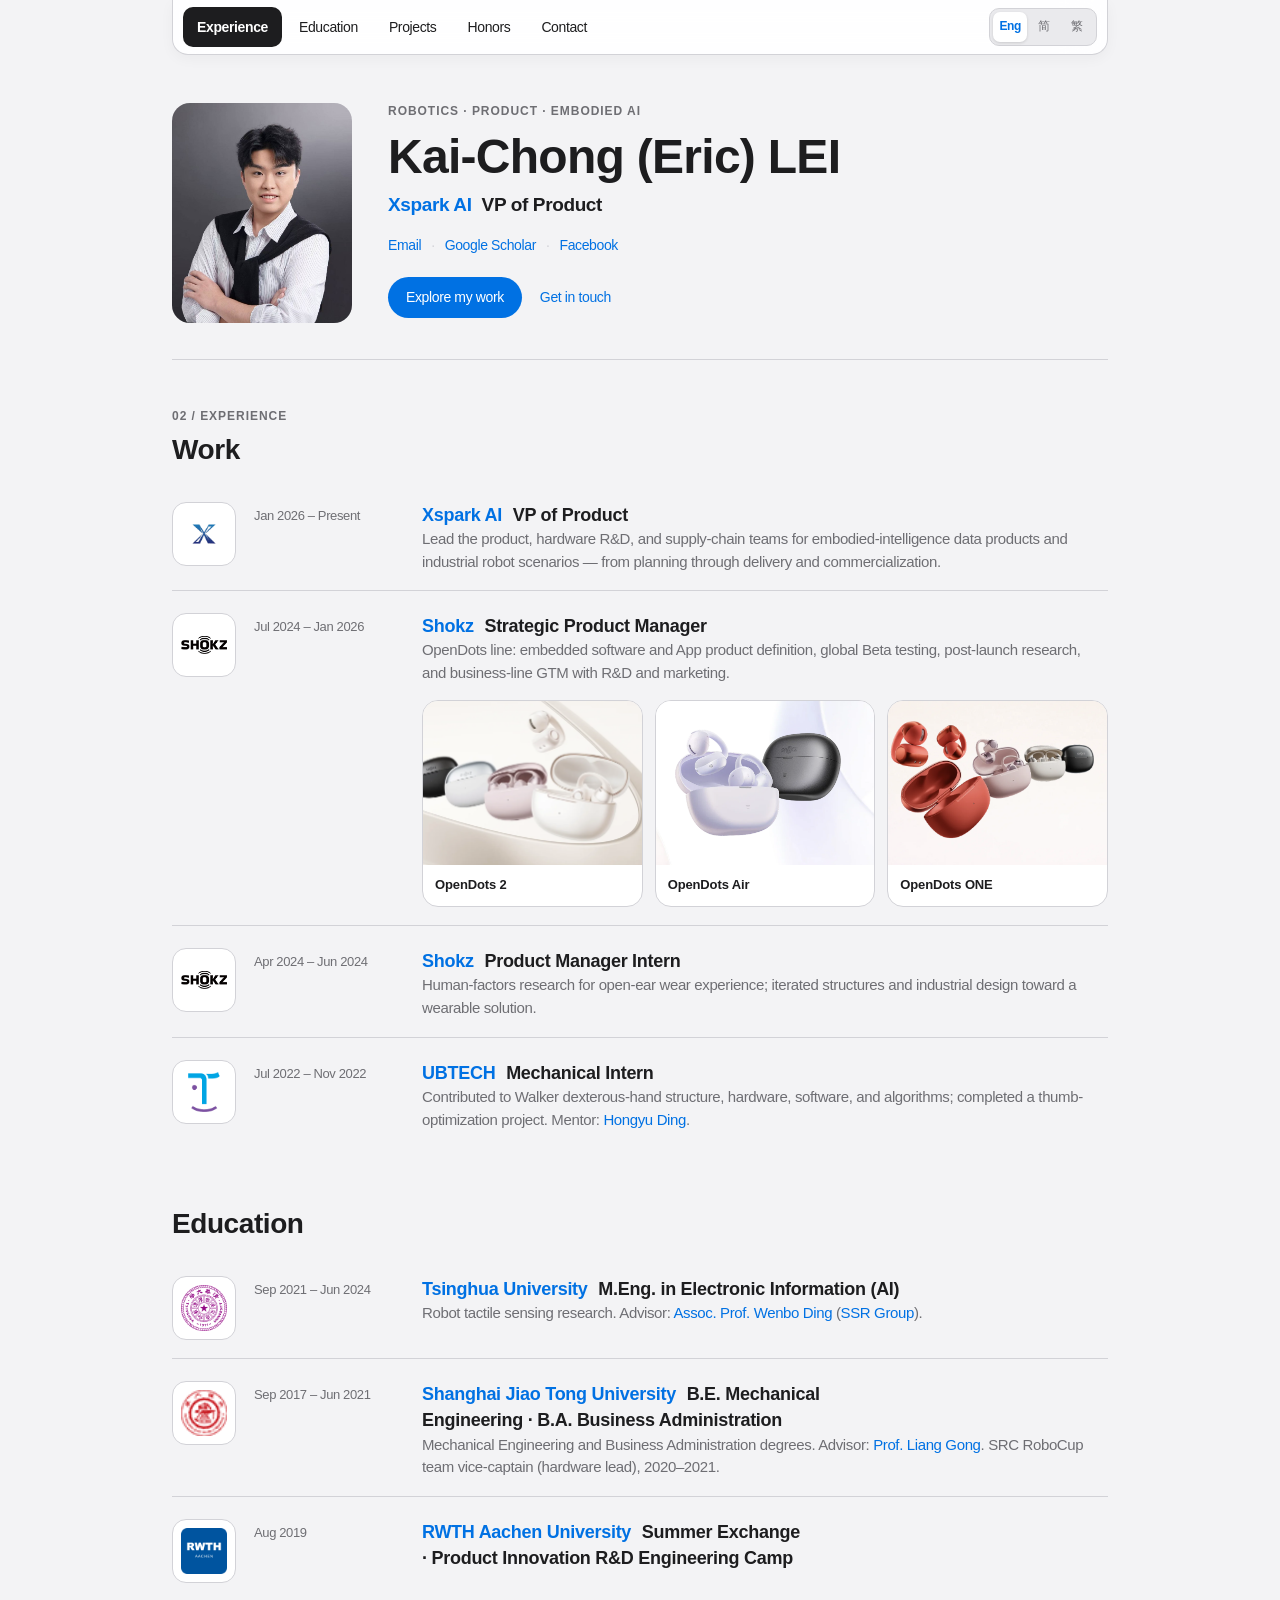
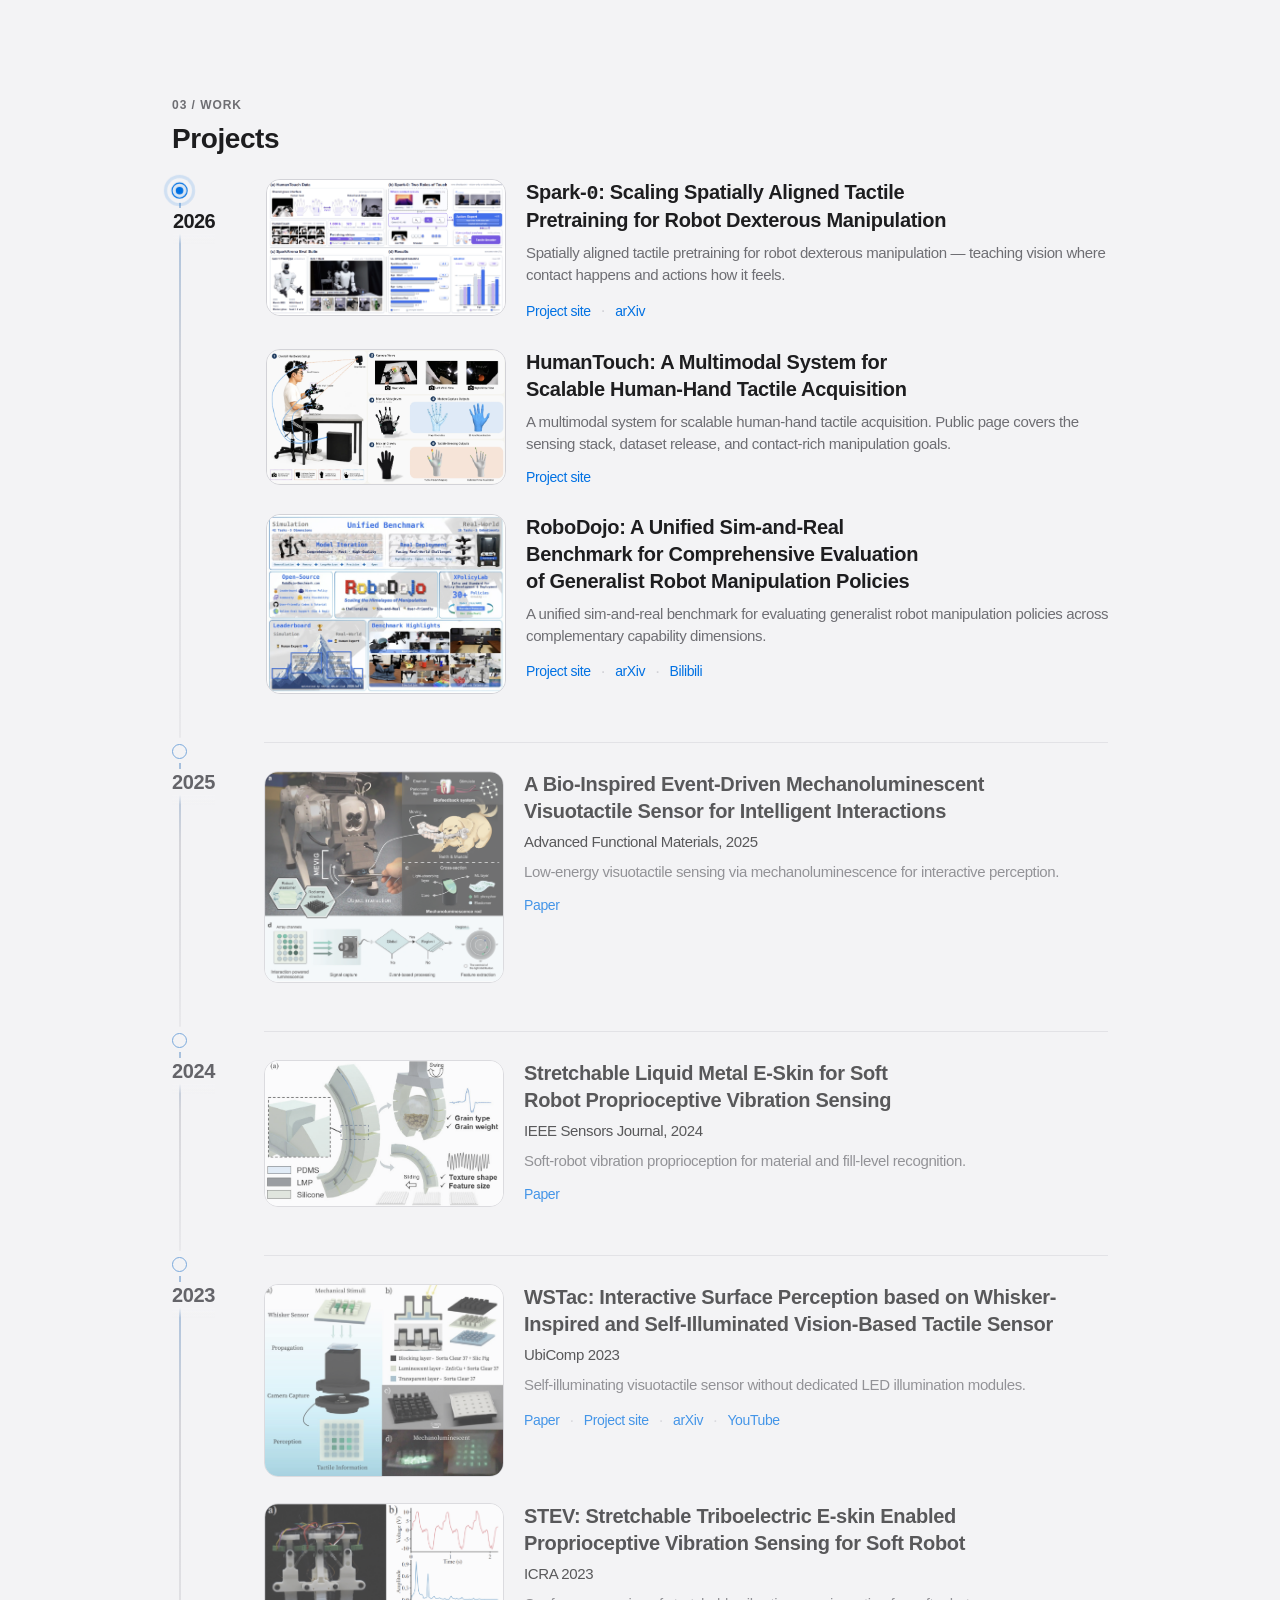
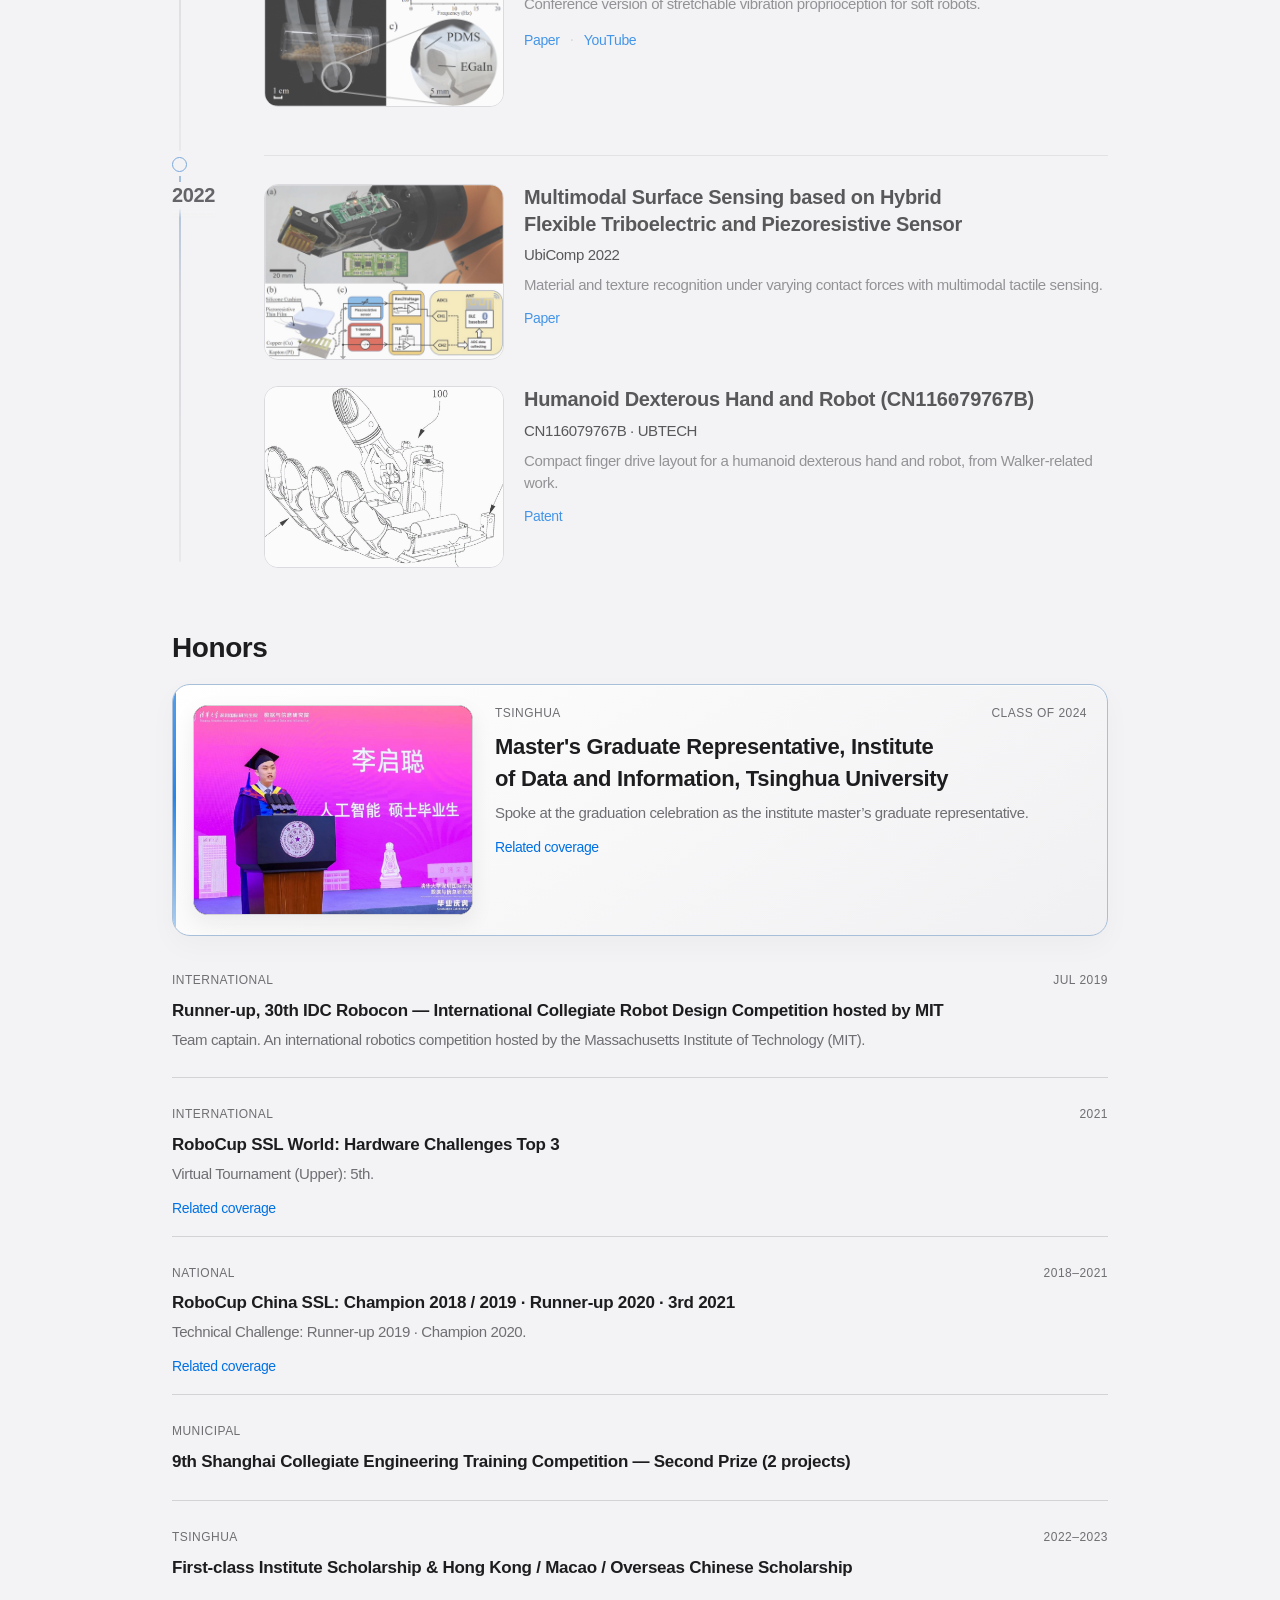
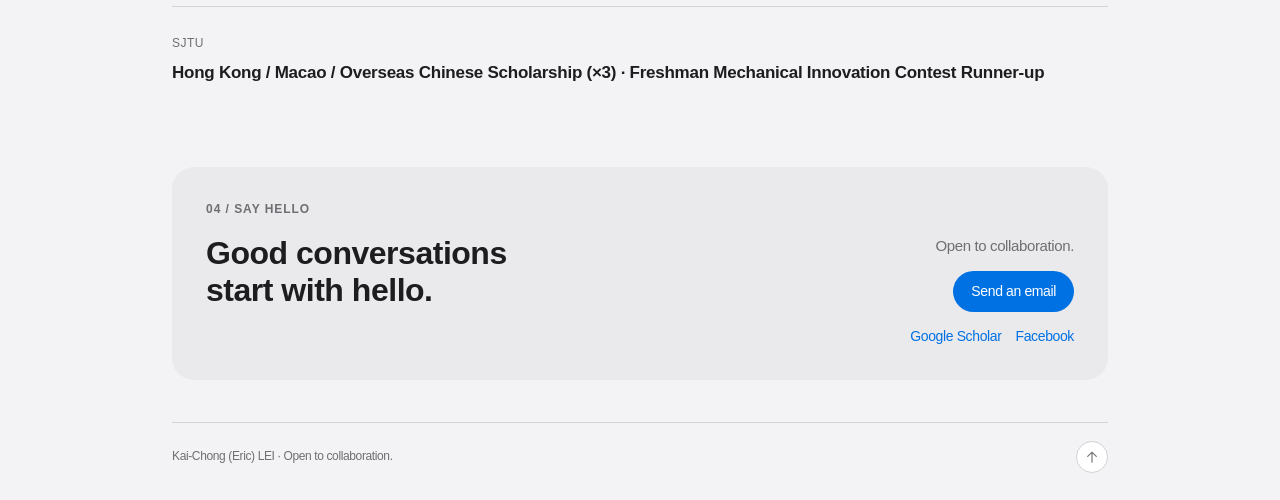
==== commit 059150a4: "Deploy personal site from feature/multilingual-studio" ====
--- a/index.html
+++ b/index.html
@@ -1,2 +1,2 @@
-<!doctype html><html lang="en"><head><meta charset="utf-8"><meta name="viewport" content="width=device-width, initial-scale=1"><title>Kai-Chong (Eric) LEI — Personal site</title><meta name="description" content="Product leader in robotics and embodied AI — projects, experience, and ways to connect."><link rel="canonical" href="https://ericleixd.github.io/en/"><link rel="alternate" hreflang="en" href="https://ericleixd.github.io/en/"><link rel="alternate" hreflang="zh-Hans" href="https://ericleixd.github.io/zh-Hans/"><link rel="alternate" hreflang="zh-Hant" href="https://ericleixd.github.io/zh-Hant/"><link rel="stylesheet" href="/site.css?v=5"></head><body style="--accent:#0071e3"><div id="website"><a class="skip-link" href="#main">Skip to content</a><div class="site-shell" id="top"><header class="site-header"><nav class="site-nav" aria-label="Primary"><a class="nav-link" href="#experience">Experience</a><a class="nav-link" href="#education">Education</a><a class="nav-link" href="#projects">Projects</a><a class="nav-link" href="#honors">Honors</a><a class="nav-link" href="#contact">Contact</a></nav><nav class="languages" aria-label="Language"><a href="/en/" lang="en" hreflang="en" aria-label="English" aria-current="page">Eng</a><span class="lang-sep" aria-hidden="true">|</span><a href="/zh-Hans/" lang="zh-Hans" hreflang="zh-Hans" aria-label="简体中文" >简</a><span class="lang-sep" aria-hidden="true">|</span><a href="/zh-Hant/" lang="zh-Hant" hreflang="zh-Hant" aria-label="繁體中文" >繁</a></nav></header><main id="main"><section class="hero"><aside class="identity-card"><div class="identity-art"><img src="/assets/portrait.jpg" alt="Portrait of Kai-Chong LEI"/></div></aside><div class="hero-copy"><p class="eyebrow">ROBOTICS · PRODUCT · EMBODIED AI</p><h1>Kai-Chong (Eric) LEI</h1><p class="hero-role"><a class="entity-link hero-org" href="https://xsparkai.com/" target="_blank" rel="noopener noreferrer">Xspark AI</a><span class="hero-role-title">VP of Product</span></p><div class="quick-links"><a href="mailto:liqc@xsparkai.com">Email</a><span class="dot" aria-hidden="true">·</span><a href="https://scholar.google.com/citations?hl=en&amp;user=IRvb198AAAAJ&amp;view_op=list_works&amp;sortby=pubdate" target="_blank" rel="noopener noreferrer">Google Scholar</a><span class="dot" aria-hidden="true">·</span><a href="https://www.facebook.com/eric.lei.775/" target="_blank" rel="noopener noreferrer">Facebook</a></div><div class="hero-actions"><a class="button primary" href="#projects">Explore my work</a><a class="text-link" href="#contact">Get in touch</a></div></div></section><section id="experience" class="section" aria-labelledby="experience-title"><div class="section-heading"><p class="eyebrow">02 / EXPERIENCE</p><h2 id="experience-title">Work</h2></div><div class="timeline"><article class="timeline-row"><a class="org-logo-link" href="https://xsparkai.com/" target="_blank" rel="noopener noreferrer" aria-label="Xspark AI"><div class="org-logo"><img src="/assets/logos/xspark.png" alt="Xspark AI" loading="lazy"/></div></a><span class="period">Jan 2026 – Present</span><div class="timeline-body"><h3><a class="entity-link" href="https://xsparkai.com/" target="_blank" rel="noopener noreferrer">Xspark AI</a> <span class="role-inline">VP of Product</span></h3><p>Lead the product, hardware R&amp;D, and supply-chain teams for embodied-intelligence data products and industrial robot scenarios — from planning through delivery and commercialization.</p></div></article><article class="timeline-row"><a class="org-logo-link" href="https://shokz.com/" target="_blank" rel="noopener noreferrer" aria-label="Shokz"><div class="org-logo"><img src="/assets/logos/shokz.png" alt="Shokz" loading="lazy"/></div></a><span class="period">Jul 2024 – Jan 2026</span><div class="timeline-body"><h3><a class="entity-link" href="https://shokz.com/" target="_blank" rel="noopener noreferrer">Shokz</a> <span class="role-inline">Strategic Product Manager</span></h3><p>OpenDots line: embedded software and App product definition, global Beta testing, post-launch research, and business-line GTM with R&amp;D and marketing.</p><div class="product-strip"><a class="product-tile" href="https://shokz.com/pages/opendots-2" target="_blank" rel="noopener noreferrer"><div class="product-tile-media"><img src="/assets/products/opendots-2.png" alt="OpenDots 2" loading="lazy"/></div><span class="product-tile-name">OpenDots 2</span></a><a class="product-tile" href="https://shokz.com/pages/opendots-air" target="_blank" rel="noopener noreferrer"><div class="product-tile-media"><img src="/assets/products/opendots-air.png" alt="OpenDots Air" loading="lazy"/></div><span class="product-tile-name">OpenDots Air</span></a><a class="product-tile" href="https://shokz.com/pages/opendots-one" target="_blank" rel="noopener noreferrer"><div class="product-tile-media"><img src="/assets/products/opendots-one.png" alt="OpenDots ONE" loading="lazy"/></div><span class="product-tile-name">OpenDots ONE</span></a></div></div></article><article class="timeline-row"><a class="org-logo-link" href="https://shokz.com/" target="_blank" rel="noopener noreferrer" aria-label="Shokz"><div class="org-logo"><img src="/assets/logos/shokz.png" alt="Shokz" loading="lazy"/></div></a><span class="period">Apr 2024 – Jun 2024</span><div class="timeline-body"><h3><a class="entity-link" href="https://shokz.com/" target="_blank" rel="noopener noreferrer">Shokz</a> <span class="role-inline">Product Manager Intern</span></h3><p>Human-factors research for open-ear wear experience; iterated structures and industrial design toward a wearable solution.</p></div></article><article class="timeline-row"><a class="org-logo-link" href="https://www.ubtrobot.com/en/" target="_blank" rel="noopener noreferrer" aria-label="UBTECH"><div class="org-logo"><img src="/assets/logos/ubtech.png" alt="UBTECH" loading="lazy"/></div></a><span class="period">Jul 2022 – Nov 2022</span><div class="timeline-body"><h3><a class="entity-link" href="https://www.ubtrobot.com/en/" target="_blank" rel="noopener noreferrer">UBTECH</a> <span class="role-inline">Mechanical Intern</span></h3><p>Contributed to Walker dexterous-hand structure, hardware, software, and algorithms; completed a thumb-optimization project. Mentor: <a class="entity-link" href="https://www.gdou.edu.cn/jnxy/info/1054/1802.htm" target="_blank" rel="noopener noreferrer">Hongyu Ding</a>.</p></div></article></div></section><section id="education" class="section section-continue" aria-labelledby="education-title"><div class="section-heading"><h2 id="education-title">Education</h2></div><div class="timeline"><article class="timeline-row"><a class="org-logo-link" href="https://www.tsinghua.edu.cn/" target="_blank" rel="noopener noreferrer" aria-label="Tsinghua University"><div class="org-logo"><img src="/assets/logos/tsinghua.png" alt="Tsinghua University" loading="lazy"/></div></a><span class="period">Sep 2021 – Jun 2024</span><div class="timeline-body"><h3><a class="entity-link" href="https://www.tsinghua.edu.cn/" target="_blank" rel="noopener noreferrer">Tsinghua University</a> <span class="role-inline">M.Eng. in Electronic Information (AI)</span></h3><p>Robot tactile sensing research. Advisor: <a class="entity-link" href="https://www.sigs.tsinghua.edu.cn/dwb/" target="_blank" rel="noopener noreferrer">Assoc. Prof. Wenbo Ding</a> (<a class="entity-link" href="https://ssr-group.net/" target="_blank" rel="noopener noreferrer">SSR Group</a>).</p></div></article><article class="timeline-row"><a class="org-logo-link" href="https://www.sjtu.edu.cn/" target="_blank" rel="noopener noreferrer" aria-label="Shanghai Jiao Tong University"><div class="org-logo"><img src="/assets/logos/sjtu.png" alt="Shanghai Jiao Tong University" loading="lazy"/></div></a><span class="period">Sep 2017 – Jun 2021</span><div class="timeline-body"><h3><a class="entity-link" href="https://www.sjtu.edu.cn/" target="_blank" rel="noopener noreferrer">Shanghai Jiao Tong University</a> <span class="role-inline">B.E. Mechanical Engineering · B.A. Business Administration</span></h3><p>Mechanical Engineering and Business Administration degrees. Advisor: <a class="entity-link" href="https://me.sjtu.edu.cn/teacher_directory1/gongliang.html" target="_blank" rel="noopener noreferrer">Prof. Liang Gong</a>. SRC RoboCup team vice-captain (hardware lead), 2020–2021.</p></div></article><article class="timeline-row"><a class="org-logo-link" href="https://www.rwth-aachen.de/" target="_blank" rel="noopener noreferrer" aria-label="RWTH Aachen University"><div class="org-logo"><img src="/assets/logos/rwth.png" alt="RWTH Aachen University" loading="lazy"/></div></a><span class="period">Aug 2019</span><div class="timeline-body"><h3><a class="entity-link" href="https://www.rwth-aachen.de/" target="_blank" rel="noopener noreferrer">RWTH Aachen University</a> <span class="role-inline">Summer Exchange · Product Innovation R&amp;D Engineering Camp</span></h3></div></article></div></section><section id="projects" class="section section-no-rule" aria-labelledby="projects-title"><div class="section-heading"><p class="eyebrow">03 / WORK</p><h2 id="projects-title">Projects</h2></div><div class="project-timeline"><div class="project-year-block"><div class="project-year-rail"><span class="project-year-node" aria-hidden="true"></span><div class="project-year numeric-safe">2026</div></div><div class="project-year-items"><article class="project-card has-cover"><div class="project-cover"><img src="/assets/covers/spark-0.png" alt="Spark-0: Scaling Spatially Aligned Tactile Pretraining for Robot Dexterous Manipulation" loading="lazy"/></div><div class="project-body"><h3 class="numeric-safe">Spark-<span class="digit-zero">0</span>: Scaling Spatially Aligned Tactile Pretraining for Robot Dexterous Manipulation</h3><p>Spatially aligned tactile pretraining for robot dexterous manipulation — teaching vision where contact happens and actions how it feels.</p><div class="out-links"><a class="text-link" href="https://xsparkai.com/Spark-0/" target="_blank" rel="noopener noreferrer">Project site</a><span class="dot" aria-hidden="true">·</span><a class="text-link" href="https://arxiv.org/abs/2610.22342" target="_blank" rel="noopener noreferrer">arXiv</a></div></div></article><article class="project-card has-cover"><div class="project-cover"><img src="/assets/covers/humantouch.png" alt="HumanTouch: A Multimodal System for Scalable Human-Hand Tactile Acquisition" loading="lazy"/></div><div class="project-body"><h3 class="numeric-safe">HumanTouch: A Multimodal System for Scalable Human-Hand Tactile Acquisition</h3><p>A multimodal system for scalable human-hand tactile acquisition. Public page covers the sensing stack, dataset release, and contact-rich manipulation goals.</p><div class="out-links"><a class="text-link" href="https://xsparkai.com/sparklab/humantouch/" target="_blank" rel="noopener noreferrer">Project site</a></div></div></article><article class="project-card has-cover"><div class="project-cover"><img src="/assets/covers/robodojo.jpg" alt="RoboDojo: A Unified Sim-and-Real Benchmark for Comprehensive Evaluation of Generalist Robot Manipulation Policies" loading="lazy"/></div><div class="project-body"><h3 class="numeric-safe">RoboDojo: A Unified Sim-and-Real Benchmark for Comprehensive Evaluation of Generalist Robot Manipulation Policies</h3><p>A unified sim-and-real benchmark for evaluating generalist robot manipulation policies across complementary capability dimensions.</p><div class="out-links"><a class="text-link" href="https://robodojo-benchmark.com/" target="_blank" rel="noopener noreferrer">Project site</a><span class="dot" aria-hidden="true">·</span><a class="text-link" href="https://arxiv.org/abs/2607.04434" target="_blank" rel="noopener noreferrer">arXiv</a><span class="dot" aria-hidden="true">·</span><a class="text-link" href="https://www.bilibili.com/video/BV1qSt26YEkk/" target="_blank" rel="noopener noreferrer">Bilibili</a></div></div></article></div></div><div class="project-year-block"><div class="project-year-rail"><span class="project-year-node" aria-hidden="true"></span><div class="project-year numeric-safe">2025</div></div><div class="project-year-items"><article class="project-card has-cover"><div class="project-cover"><img src="/assets/covers/mevig-visuotactile.png" alt="A Bio-Inspired Event-Driven Mechanoluminescent Visuotactile Sensor for Intelligent Interactions" loading="lazy"/></div><div class="project-body"><h3 class="numeric-safe">A Bio-Inspired Event-Driven Mechanoluminescent Visuotactile Sensor for Intelligent Interactions</h3><p class="venue">Advanced Functional Materials, 2025</p><p>Low-energy visuotactile sensing via mechanoluminescence for interactive perception.</p><div class="out-links"><a class="text-link" href="https://advanced.onlinelibrary.wiley.com/doi/abs/10.1002/adfm.202420872" target="_blank" rel="noopener noreferrer">Paper</a></div></div></article></div></div><div class="project-year-block"><div class="project-year-rail"><span class="project-year-node" aria-hidden="true"></span><div class="project-year numeric-safe">2024</div></div><div class="project-year-items"><article class="project-card has-cover"><div class="project-cover"><img src="/assets/covers/liquid-metal-eskin.png" alt="Stretchable Liquid Metal E-Skin for Soft Robot Proprioceptive Vibration Sensing" loading="lazy"/></div><div class="project-body"><h3 class="numeric-safe">Stretchable Liquid Metal E-Skin for Soft Robot Proprioceptive Vibration Sensing</h3><p class="venue">IEEE Sensors Journal, 2024</p><p>Soft-robot vibration proprioception for material and fill-level recognition.</p><div class="out-links"><a class="text-link" href="https://ieeexplore.ieee.org/abstract/document/10510211/" target="_blank" rel="noopener noreferrer">Paper</a></div></div></article></div></div><div class="project-year-block"><div class="project-year-rail"><span class="project-year-node" aria-hidden="true"></span><div class="project-year numeric-safe">2023</div></div><div class="project-year-items"><article class="project-card has-cover"><div class="project-cover"><img src="/assets/covers/wstac.png" alt="WSTac: Interactive Surface Perception based on Whisker-Inspired and Self-Illuminated Vision-Based Tactile Sensor" loading="lazy"/></div><div class="project-body"><h3 class="numeric-safe">WSTac: Interactive Surface Perception based on Whisker-Inspired and Self-Illuminated Vision-Based Tactile Sensor</h3><p class="venue">UbiComp 2023</p><p>Self-illuminating visuotactile sensor without dedicated LED illumination modules.</p><div class="out-links"><a class="text-link" href="https://dl.acm.org/doi/10.1145/3594739.3612916" target="_blank" rel="noopener noreferrer">Paper</a><span class="dot" aria-hidden="true">·</span><a class="text-link" href="https://sites.google.com/view/wstac/" target="_blank" rel="noopener noreferrer">Project site</a><span class="dot" aria-hidden="true">·</span><a class="text-link" href="https://arxiv.org/abs/2308.13241" target="_blank" rel="noopener noreferrer">arXiv</a><span class="dot" aria-hidden="true">·</span><a class="text-link" href="https://www.youtube.com/watch?v=0UY36Y_y56g" target="_blank" rel="noopener noreferrer">YouTube</a></div></div></article><article class="project-card has-cover"><div class="project-cover"><img src="/assets/covers/stev.png" alt="STEV: Stretchable Triboelectric E-skin Enabled Proprioceptive Vibration Sensing for Soft Robot" loading="lazy"/></div><div class="project-body"><h3 class="numeric-safe">STEV: Stretchable Triboelectric E-skin Enabled Proprioceptive Vibration Sensing for Soft Robot</h3><p class="venue">ICRA 2023</p><p>Conference version of stretchable vibration proprioception for soft robots.</p><div class="out-links"><a class="text-link" href="https://ieeexplore.ieee.org/document/10160790" target="_blank" rel="noopener noreferrer">Paper</a><span class="dot" aria-hidden="true">·</span><a class="text-link" href="https://www.youtube.com/watch?v=D2QbNgPtL-I&amp;t=205s" target="_blank" rel="noopener noreferrer">YouTube</a></div></div></article></div></div><div class="project-year-block"><div class="project-year-rail"><span class="project-year-node" aria-hidden="true"></span><div class="project-year numeric-safe">2022</div></div><div class="project-year-items"><article class="project-card has-cover"><div class="project-cover"><img src="/assets/covers/multimodal-surface-sensing.png" alt="Multimodal Surface Sensing based on Hybrid Flexible Triboelectric and Piezoresistive Sensor" loading="lazy"/></div><div class="project-body"><h3 class="numeric-safe">Multimodal Surface Sensing based on Hybrid Flexible Triboelectric and Piezoresistive Sensor</h3><p class="venue">UbiComp 2022</p><p>Material and texture recognition under varying contact forces with multimodal tactile sensing.</p><div class="out-links"><a class="text-link" href="https://dl.acm.org/doi/10.1145/3544793.3560404" target="_blank" rel="noopener noreferrer">Paper</a></div></div></article><article class="project-card has-cover"><div class="project-cover"><img src="/assets/covers/patent-cn116079767a.png" alt="Humanoid Dexterous Hand and Robot (CN116079767B)" loading="lazy"/></div><div class="project-body"><h3 class="numeric-safe">Humanoid Dexterous Hand and Robot (CN116<span class="digit-zero">0</span>79767B)</h3><p class="venue">CN116079767B · UBTECH</p><p>Compact finger drive layout for a humanoid dexterous hand and robot, from Walker-related work.</p><div class="out-links"><a class="text-link" href="https://patents.google.com/patent/CN116079767B/en" target="_blank" rel="noopener noreferrer">Patent</a></div></div></article></div></div></div></section><section id="honors" class="section section-continue" aria-labelledby="honors-title"><div class="section-heading"><h2 id="honors-title">Honors</h2></div><div class="honors"><article class="honor-card featured"><div class="honor-cover"><img src="/assets/honors/tsinghua-grad-rep.jpg" alt="Master&amp;#39;s Graduate Representative, Institute of Data and Information, Tsinghua University" loading="lazy"/></div><div class="honor-body"><div class="honor-meta"><span>Tsinghua</span><span>Class of 2024</span></div><h3>Master&#39;s Graduate Representative, Institute of Data and Information, Tsinghua University</h3><p>Spoke at the graduation celebration as the institute master’s graduate representative.</p><a class="text-link" href="https://www.tsinghua.edu.cn/" target="_blank" rel="noopener noreferrer">Related coverage</a></div></article><article class="honor-card"><div class="honor-body"><div class="honor-meta"><span>International</span><span>Jul 2019</span></div><h3>Runner-up, 30th IDC Robocon — International Collegiate Robot Design Competition hosted by MIT</h3><p>Team captain. An international robotics competition hosted by the Massachusetts Institute of Technology (MIT).</p></div></article><article class="honor-card"><div class="honor-body"><div class="honor-meta"><span>International</span><span>2021</span></div><h3>RoboCup SSL World: Hardware Challenges Top 3</h3><p>Virtual Tournament (Upper): 5th.</p><a class="text-link" href="https://mp.weixin.qq.com/s?__biz=MzIzNzAxNTE5OA==&amp;mid=2650219184&amp;idx=1&amp;sn=811200aa4e78bd03337ccedc665ca3c1" target="_blank" rel="noopener noreferrer">Related coverage</a></div></article><article class="honor-card"><div class="honor-body"><div class="honor-meta"><span>National</span><span>2018–2021</span></div><h3>RoboCup China SSL: Champion 2018 / 2019 · Runner-up 2020 · 3rd 2021</h3><p>Technical Challenge: Runner-up 2019 · Champion 2020.</p><a class="text-link" href="https://mp.weixin.qq.com/s?__biz=MjM5MDIyMDQyMA==&amp;mid=2650651995&amp;idx=1&amp;sn=fc51d8011697d6beb79208abbd070265" target="_blank" rel="noopener noreferrer">Related coverage</a></div></article><article class="honor-card"><div class="honor-body"><div class="honor-meta"><span>Municipal</span><span></span></div><h3>9th Shanghai Collegiate Engineering Training Competition — Second Prize (2 projects)</h3><p></p></div></article><article class="honor-card"><div class="honor-body"><div class="honor-meta"><span>Tsinghua</span><span>2022–2023</span></div><h3>First-class Institute Scholarship &amp; Hong Kong / Macao / Overseas Chinese Scholarship</h3><p></p></div></article><article class="honor-card"><div class="honor-body"><div class="honor-meta"><span>SJTU</span><span></span></div><h3>Hong Kong / Macao / Overseas Chinese Scholarship (×3) · Freshman Mechanical Innovation Contest Runner-up</h3><p></p></div></article></div></section><section id="contact" class="contact-section" aria-labelledby="contact-title"><p class="eyebrow">04 / SAY HELLO</p><div class="contact-grid"><h2 id="contact-title">Good conversations
-start with hello.</h2><div class="contact-actions"><p>Open to collaboration.</p><a class="button primary" href="mailto:liqc@xsparkai.com">Send an email</a><div class="social-links"><a href="https://scholar.google.com/citations?hl=en&amp;user=IRvb198AAAAJ&amp;view_op=list_works&amp;sortby=pubdate" target="_blank" rel="noopener noreferrer">Google Scholar</a><a href="https://www.facebook.com/eric.lei.775/" target="_blank" rel="noopener noreferrer">Facebook</a></div></div></div></section></main><footer class="site-footer"><span>Kai-Chong (Eric) LEI · Open to collaboration.</span><a class="back-top" href="#top" aria-label="Back to top"><svg viewBox="0 0 24 24" width="18" height="18" aria-hidden="true" focusable="false"><path fill="currentColor" d="M12 4.5 5.75 10.75a.75.75 0 0 0 1.06 1.06L11.25 7.37V19a.75.75 0 0 0 1.5 0V7.37l4.44 4.44a.75.75 0 1 0 1.06-1.06L12 4.5Z"/></svg></a></footer></div></div><script src="/site.js?v=3" defer></script></body></html>+<!doctype html><html lang="en"><head><meta charset="utf-8"><meta name="viewport" content="width=device-width, initial-scale=1"><title>Kai-Chong (Eric) LEI — Personal site</title><meta name="description" content="Product leader in robotics and embodied AI — projects, experience, and ways to connect."><link rel="canonical" href="https://ericleixd.github.io/en/"><link rel="alternate" hreflang="en" href="https://ericleixd.github.io/en/"><link rel="alternate" hreflang="zh-Hans" href="https://ericleixd.github.io/zh-Hans/"><link rel="alternate" hreflang="zh-Hant" href="https://ericleixd.github.io/zh-Hant/"><script src="/entry-language.js"></script><link rel="stylesheet" href="/site.css?v=6"></head><body style="--accent:#0071e3"><div id="website"><a class="skip-link" href="#main">Skip to content</a><div class="site-shell" id="top"><header class="site-header"><nav class="site-nav" aria-label="Primary"><a class="nav-link" href="#experience">Experience</a><a class="nav-link" href="#education">Education</a><a class="nav-link" href="#projects">Projects</a><a class="nav-link" href="#honors">Honors</a><a class="nav-link" href="#contact">Contact</a></nav><nav class="languages" aria-label="Language"><a href="/en/" lang="en" hreflang="en" aria-label="English" aria-current="page">Eng</a><span class="lang-sep" aria-hidden="true">|</span><a href="/zh-Hans/" lang="zh-Hans" hreflang="zh-Hans" aria-label="简体中文" >简</a><span class="lang-sep" aria-hidden="true">|</span><a href="/zh-Hant/" lang="zh-Hant" hreflang="zh-Hant" aria-label="繁體中文" >繁</a></nav></header><main id="main"><section class="hero"><aside class="identity-card"><div class="identity-art"><img src="/assets/portrait.jpg" alt="Portrait of Kai-Chong LEI"/></div></aside><div class="hero-copy"><p class="eyebrow">ROBOTICS · PRODUCT · EMBODIED AI</p><h1>Kai-Chong (Eric) LEI</h1><p class="hero-role"><a class="entity-link hero-org" href="https://xsparkai.com/" target="_blank" rel="noopener noreferrer">Xspark AI</a><span class="hero-role-title">VP of Product</span></p><div class="quick-links"><a href="mailto:liqc@xsparkai.com">Email</a><span class="dot" aria-hidden="true">·</span><a href="https://scholar.google.com/citations?hl=en&amp;user=IRvb198AAAAJ&amp;view_op=list_works&amp;sortby=pubdate" target="_blank" rel="noopener noreferrer">Google Scholar</a><span class="dot" aria-hidden="true">·</span><a href="https://www.facebook.com/eric.lei.775/" target="_blank" rel="noopener noreferrer">Facebook</a></div><div class="hero-actions"><a class="button primary" href="#projects">Explore my work</a><a class="text-link" href="#contact">Get in touch</a></div></div></section><section id="experience" class="section" aria-labelledby="experience-title"><div class="section-heading"><p class="eyebrow">02 / EXPERIENCE</p><h2 id="experience-title">Work</h2></div><div class="timeline"><article class="timeline-row"><a class="org-logo-link" href="https://xsparkai.com/" target="_blank" rel="noopener noreferrer" aria-label="Xspark AI"><div class="org-logo"><img src="/assets/logos/xspark.png" alt="Xspark AI" loading="lazy"/></div></a><span class="period">Jan 2026 – Present</span><div class="timeline-body"><h3><a class="entity-link" href="https://xsparkai.com/" target="_blank" rel="noopener noreferrer">Xspark AI</a> <span class="role-inline">VP of Product</span></h3><p>Lead the product, hardware R&amp;D, and supply-chain teams for embodied-intelligence data products and industrial robot scenarios — from planning through delivery and commercialization.</p></div></article><article class="timeline-row"><a class="org-logo-link" href="https://shokz.com/" target="_blank" rel="noopener noreferrer" aria-label="Shokz"><div class="org-logo"><img src="/assets/logos/shokz.png" alt="Shokz" loading="lazy"/></div></a><span class="period">Jul 2024 – Jan 2026</span><div class="timeline-body"><h3><a class="entity-link" href="https://shokz.com/" target="_blank" rel="noopener noreferrer">Shokz</a> <span class="role-inline">Strategic Product Manager</span></h3><p>OpenDots line: embedded software and App product definition, global Beta testing, post-launch research, and business-line GTM with R&amp;D and marketing.</p><div class="product-strip"><a class="product-tile" href="https://shokz.com/pages/opendots-2" target="_blank" rel="noopener noreferrer"><div class="product-tile-media"><img src="/assets/products/opendots-2.png" alt="OpenDots 2" loading="lazy"/></div><span class="product-tile-name">OpenDots 2</span></a><a class="product-tile" href="https://shokz.com/pages/opendots-air" target="_blank" rel="noopener noreferrer"><div class="product-tile-media"><img src="/assets/products/opendots-air.png" alt="OpenDots Air" loading="lazy"/></div><span class="product-tile-name">OpenDots Air</span></a><a class="product-tile" href="https://shokz.com/pages/opendots-one" target="_blank" rel="noopener noreferrer"><div class="product-tile-media"><img src="/assets/products/opendots-one.png" alt="OpenDots ONE" loading="lazy"/></div><span class="product-tile-name">OpenDots ONE</span></a></div></div></article><article class="timeline-row"><a class="org-logo-link" href="https://shokz.com/" target="_blank" rel="noopener noreferrer" aria-label="Shokz"><div class="org-logo"><img src="/assets/logos/shokz.png" alt="Shokz" loading="lazy"/></div></a><span class="period">Apr 2024 – Jun 2024</span><div class="timeline-body"><h3><a class="entity-link" href="https://shokz.com/" target="_blank" rel="noopener noreferrer">Shokz</a> <span class="role-inline">Product Manager Intern</span></h3><p>Human-factors research for open-ear wear experience; iterated structures and industrial design toward a wearable solution.</p></div></article><article class="timeline-row"><a class="org-logo-link" href="https://www.ubtrobot.com/en/" target="_blank" rel="noopener noreferrer" aria-label="UBTECH"><div class="org-logo"><img src="/assets/logos/ubtech.png" alt="UBTECH" loading="lazy"/></div></a><span class="period">Jul 2022 – Nov 2022</span><div class="timeline-body"><h3><a class="entity-link" href="https://www.ubtrobot.com/en/" target="_blank" rel="noopener noreferrer">UBTECH</a> <span class="role-inline">Mechanical Intern</span></h3><p>Contributed to Walker dexterous-hand structure, hardware, software, and algorithms; completed a thumb-optimization project. Mentor: <a class="entity-link" href="https://www.gdou.edu.cn/jnxy/info/1054/1802.htm" target="_blank" rel="noopener noreferrer">Hongyu Ding</a>.</p></div></article></div></section><section id="education" class="section section-continue" aria-labelledby="education-title"><div class="section-heading"><h2 id="education-title">Education</h2></div><div class="timeline"><article class="timeline-row"><a class="org-logo-link" href="https://www.tsinghua.edu.cn/" target="_blank" rel="noopener noreferrer" aria-label="Tsinghua University"><div class="org-logo"><img src="/assets/logos/tsinghua.png" alt="Tsinghua University" loading="lazy"/></div></a><span class="period">Sep 2021 – Jun 2024</span><div class="timeline-body"><h3><a class="entity-link" href="https://www.tsinghua.edu.cn/" target="_blank" rel="noopener noreferrer">Tsinghua University</a> <span class="role-inline">M.Eng. in Electronic Information (AI)</span></h3><p>Robot tactile sensing research. Advisor: <a class="entity-link" href="https://www.sigs.tsinghua.edu.cn/dwb/" target="_blank" rel="noopener noreferrer">Assoc. Prof. Wenbo Ding</a> (<a class="entity-link" href="https://ssr-group.net/" target="_blank" rel="noopener noreferrer">SSR Group</a>).</p></div></article><article class="timeline-row"><a class="org-logo-link" href="https://www.sjtu.edu.cn/" target="_blank" rel="noopener noreferrer" aria-label="Shanghai Jiao Tong University"><div class="org-logo"><img src="/assets/logos/sjtu.png" alt="Shanghai Jiao Tong University" loading="lazy"/></div></a><span class="period">Sep 2017 – Jun 2021</span><div class="timeline-body"><h3><a class="entity-link" href="https://www.sjtu.edu.cn/" target="_blank" rel="noopener noreferrer">Shanghai Jiao Tong University</a> <span class="role-inline">B.E. Mechanical Engineering · B.A. Business Administration</span></h3><p>Mechanical Engineering and Business Administration degrees. Advisor: <a class="entity-link" href="https://me.sjtu.edu.cn/teacher_directory1/gongliang.html" target="_blank" rel="noopener noreferrer">Prof. Liang Gong</a>. SRC RoboCup team vice-captain (hardware lead), 2020–2021.</p></div></article><article class="timeline-row"><a class="org-logo-link" href="https://www.rwth-aachen.de/" target="_blank" rel="noopener noreferrer" aria-label="RWTH Aachen University"><div class="org-logo"><img src="/assets/logos/rwth.png" alt="RWTH Aachen University" loading="lazy"/></div></a><span class="period">Aug 2019</span><div class="timeline-body"><h3><a class="entity-link" href="https://www.rwth-aachen.de/" target="_blank" rel="noopener noreferrer">RWTH Aachen University</a> <span class="role-inline">Summer Exchange · Product Innovation R&amp;D Engineering Camp</span></h3></div></article></div></section><section id="projects" class="section section-no-rule" aria-labelledby="projects-title"><div class="section-heading"><p class="eyebrow">03 / WORK</p><h2 id="projects-title">Projects</h2></div><div class="project-timeline"><div class="project-year-block"><div class="project-year-rail"><span class="project-year-node" aria-hidden="true"></span><div class="project-year numeric-safe">2026</div></div><div class="project-year-items"><article class="project-card has-cover"><div class="project-cover"><img src="/assets/covers/spark-0.png" alt="Spark-0: Scaling Spatially Aligned Tactile Pretraining for Robot Dexterous Manipulation" loading="lazy"/></div><div class="project-body"><h3 class="numeric-safe">Spark-<span class="digit-zero">0</span>: Scaling Spatially Aligned Tactile Pretraining for Robot Dexterous Manipulation</h3><p>Spatially aligned tactile pretraining for robot dexterous manipulation — teaching vision where contact happens and actions how it feels.</p><div class="out-links"><a class="text-link" href="https://xsparkai.com/Spark-0/" target="_blank" rel="noopener noreferrer">Project site</a><span class="dot" aria-hidden="true">·</span><a class="text-link" href="https://arxiv.org/abs/2610.22342" target="_blank" rel="noopener noreferrer">arXiv</a></div></div></article><article class="project-card has-cover"><div class="project-cover"><img src="/assets/covers/humantouch.png" alt="HumanTouch: A Multimodal System for Scalable Human-Hand Tactile Acquisition" loading="lazy"/></div><div class="project-body"><h3 class="numeric-safe">HumanTouch: A Multimodal System for Scalable Human-Hand Tactile Acquisition</h3><p>A multimodal system for scalable human-hand tactile acquisition. Public page covers the sensing stack, dataset release, and contact-rich manipulation goals.</p><div class="out-links"><a class="text-link" href="https://xsparkai.com/sparklab/humantouch/" target="_blank" rel="noopener noreferrer">Project site</a></div></div></article><article class="project-card has-cover"><div class="project-cover"><img src="/assets/covers/robodojo.jpg" alt="RoboDojo: A Unified Sim-and-Real Benchmark for Comprehensive Evaluation of Generalist Robot Manipulation Policies" loading="lazy"/></div><div class="project-body"><h3 class="numeric-safe">RoboDojo: A Unified Sim-and-Real Benchmark for Comprehensive Evaluation of Generalist Robot Manipulation Policies</h3><p>A unified sim-and-real benchmark for evaluating generalist robot manipulation policies across complementary capability dimensions.</p><div class="out-links"><a class="text-link" href="https://robodojo-benchmark.com/" target="_blank" rel="noopener noreferrer">Project site</a><span class="dot" aria-hidden="true">·</span><a class="text-link" href="https://arxiv.org/abs/2607.04434" target="_blank" rel="noopener noreferrer">arXiv</a><span class="dot" aria-hidden="true">·</span><a class="text-link" href="https://www.bilibili.com/video/BV1qSt26YEkk/" target="_blank" rel="noopener noreferrer">Bilibili</a></div></div></article></div></div><div class="project-year-block"><div class="project-year-rail"><span class="project-year-node" aria-hidden="true"></span><div class="project-year numeric-safe">2025</div></div><div class="project-year-items"><article class="project-card has-cover"><div class="project-cover"><img src="/assets/covers/mevig-visuotactile.png" alt="A Bio-Inspired Event-Driven Mechanoluminescent Visuotactile Sensor for Intelligent Interactions" loading="lazy"/></div><div class="project-body"><h3 class="numeric-safe">A Bio-Inspired Event-Driven Mechanoluminescent Visuotactile Sensor for Intelligent Interactions</h3><p class="venue">Advanced Functional Materials, 2025</p><p>Low-energy visuotactile sensing via mechanoluminescence for interactive perception.</p><div class="out-links"><a class="text-link" href="https://advanced.onlinelibrary.wiley.com/doi/abs/10.1002/adfm.202420872" target="_blank" rel="noopener noreferrer">Paper</a></div></div></article></div></div><div class="project-year-block"><div class="project-year-rail"><span class="project-year-node" aria-hidden="true"></span><div class="project-year numeric-safe">2024</div></div><div class="project-year-items"><article class="project-card has-cover"><div class="project-cover"><img src="/assets/covers/liquid-metal-eskin.png" alt="Stretchable Liquid Metal E-Skin for Soft Robot Proprioceptive Vibration Sensing" loading="lazy"/></div><div class="project-body"><h3 class="numeric-safe">Stretchable Liquid Metal E-Skin for Soft Robot Proprioceptive Vibration Sensing</h3><p class="venue">IEEE Sensors Journal, 2024</p><p>Soft-robot vibration proprioception for material and fill-level recognition.</p><div class="out-links"><a class="text-link" href="https://ieeexplore.ieee.org/abstract/document/10510211/" target="_blank" rel="noopener noreferrer">Paper</a></div></div></article></div></div><div class="project-year-block"><div class="project-year-rail"><span class="project-year-node" aria-hidden="true"></span><div class="project-year numeric-safe">2023</div></div><div class="project-year-items"><article class="project-card has-cover"><div class="project-cover"><img src="/assets/covers/wstac.png" alt="WSTac: Interactive Surface Perception based on Whisker-Inspired and Self-Illuminated Vision-Based Tactile Sensor" loading="lazy"/></div><div class="project-body"><h3 class="numeric-safe">WSTac: Interactive Surface Perception based on Whisker-Inspired and Self-Illuminated Vision-Based Tactile Sensor</h3><p class="venue">UbiComp 2023</p><p>Self-illuminating visuotactile sensor without dedicated LED illumination modules.</p><div class="out-links"><a class="text-link" href="https://dl.acm.org/doi/10.1145/3594739.3612916" target="_blank" rel="noopener noreferrer">Paper</a><span class="dot" aria-hidden="true">·</span><a class="text-link" href="https://sites.google.com/view/wstac/" target="_blank" rel="noopener noreferrer">Project site</a><span class="dot" aria-hidden="true">·</span><a class="text-link" href="https://arxiv.org/abs/2308.13241" target="_blank" rel="noopener noreferrer">arXiv</a><span class="dot" aria-hidden="true">·</span><a class="text-link" href="https://www.youtube.com/watch?v=0UY36Y_y56g" target="_blank" rel="noopener noreferrer">YouTube</a></div></div></article><article class="project-card has-cover"><div class="project-cover"><img src="/assets/covers/stev.png" alt="STEV: Stretchable Triboelectric E-skin Enabled Proprioceptive Vibration Sensing for Soft Robot" loading="lazy"/></div><div class="project-body"><h3 class="numeric-safe">STEV: Stretchable Triboelectric E-skin Enabled Proprioceptive Vibration Sensing for Soft Robot</h3><p class="venue">ICRA 2023</p><p>Conference version of stretchable vibration proprioception for soft robots.</p><div class="out-links"><a class="text-link" href="https://ieeexplore.ieee.org/document/10160790" target="_blank" rel="noopener noreferrer">Paper</a><span class="dot" aria-hidden="true">·</span><a class="text-link" href="https://www.youtube.com/watch?v=D2QbNgPtL-I&amp;t=205s" target="_blank" rel="noopener noreferrer">YouTube</a></div></div></article></div></div><div class="project-year-block"><div class="project-year-rail"><span class="project-year-node" aria-hidden="true"></span><div class="project-year numeric-safe">2022</div></div><div class="project-year-items"><article class="project-card has-cover"><div class="project-cover"><img src="/assets/covers/multimodal-surface-sensing.png" alt="Multimodal Surface Sensing based on Hybrid Flexible Triboelectric and Piezoresistive Sensor" loading="lazy"/></div><div class="project-body"><h3 class="numeric-safe">Multimodal Surface Sensing based on Hybrid Flexible Triboelectric and Piezoresistive Sensor</h3><p class="venue">UbiComp 2022</p><p>Material and texture recognition under varying contact forces with multimodal tactile sensing.</p><div class="out-links"><a class="text-link" href="https://dl.acm.org/doi/10.1145/3544793.3560404" target="_blank" rel="noopener noreferrer">Paper</a></div></div></article><article class="project-card has-cover"><div class="project-cover"><img src="/assets/covers/patent-cn116079767a.png" alt="Humanoid Dexterous Hand and Robot (CN116079767B)" loading="lazy"/></div><div class="project-body"><h3 class="numeric-safe">Humanoid Dexterous Hand and Robot (CN116<span class="digit-zero">0</span>79767B)</h3><p class="venue">CN116079767B · UBTECH</p><p>Compact finger drive layout for a humanoid dexterous hand and robot, from Walker-related work.</p><div class="out-links"><a class="text-link" href="https://patents.google.com/patent/CN116079767B/en" target="_blank" rel="noopener noreferrer">Patent</a></div></div></article></div></div></div></section><section id="honors" class="section section-continue" aria-labelledby="honors-title"><div class="section-heading"><h2 id="honors-title">Honors</h2></div><div class="honors"><article class="honor-card featured"><div class="honor-cover"><img src="/assets/honors/tsinghua-grad-rep.jpg" alt="Master&amp;#39;s Graduate Representative, Institute of Data and Information, Tsinghua University" loading="lazy"/></div><div class="honor-body"><div class="honor-meta"><span>Tsinghua</span><span>Class of 2024</span></div><h3>Master&#39;s Graduate Representative, Institute of Data and Information, Tsinghua University</h3><p>Spoke at the graduation celebration as the institute master’s graduate representative.</p><a class="text-link" href="https://www.tsinghua.edu.cn/" target="_blank" rel="noopener noreferrer">Related coverage</a></div></article><article class="honor-card"><div class="honor-body"><div class="honor-meta"><span>International</span><span>Jul 2019</span></div><h3>Runner-up, 30th IDC Robocon — International Collegiate Robot Design Competition hosted by MIT</h3><p>Team captain. An international robotics competition hosted by the Massachusetts Institute of Technology (MIT).</p></div></article><article class="honor-card"><div class="honor-body"><div class="honor-meta"><span>International</span><span>2021</span></div><h3>RoboCup SSL World: Hardware Challenges Top 3</h3><p>Virtual Tournament (Upper): 5th.</p><a class="text-link" href="https://mp.weixin.qq.com/s?__biz=MzIzNzAxNTE5OA==&amp;mid=2650219184&amp;idx=1&amp;sn=811200aa4e78bd03337ccedc665ca3c1" target="_blank" rel="noopener noreferrer">Related coverage</a></div></article><article class="honor-card"><div class="honor-body"><div class="honor-meta"><span>National</span><span>2018–2021</span></div><h3>RoboCup China SSL: Champion 2018 / 2019 · Runner-up 2020 · 3rd 2021</h3><p>Technical Challenge: Runner-up 2019 · Champion 2020.</p><a class="text-link" href="https://mp.weixin.qq.com/s?__biz=MjM5MDIyMDQyMA==&amp;mid=2650651995&amp;idx=1&amp;sn=fc51d8011697d6beb79208abbd070265" target="_blank" rel="noopener noreferrer">Related coverage</a></div></article><article class="honor-card"><div class="honor-body"><div class="honor-meta"><span>Municipal</span><span></span></div><h3>9th Shanghai Collegiate Engineering Training Competition — Second Prize (2 projects)</h3><p></p></div></article><article class="honor-card"><div class="honor-body"><div class="honor-meta"><span>Tsinghua</span><span>2022–2023</span></div><h3>First-class Institute Scholarship &amp; Hong Kong / Macao / Overseas Chinese Scholarship</h3><p></p></div></article><article class="honor-card"><div class="honor-body"><div class="honor-meta"><span>SJTU</span><span></span></div><h3>Hong Kong / Macao / Overseas Chinese Scholarship (×3) · Freshman Mechanical Innovation Contest Runner-up</h3><p></p></div></article></div></section><section id="contact" class="contact-section" aria-labelledby="contact-title"><p class="eyebrow">04 / SAY HELLO</p><div class="contact-grid"><h2 id="contact-title">Good conversations
+start with hello.</h2><div class="contact-actions"><p>Open to collaboration.</p><a class="button primary" href="mailto:liqc@xsparkai.com">Send an email</a><div class="social-links"><a href="https://scholar.google.com/citations?hl=en&amp;user=IRvb198AAAAJ&amp;view_op=list_works&amp;sortby=pubdate" target="_blank" rel="noopener noreferrer">Google Scholar</a><a href="https://www.facebook.com/eric.lei.775/" target="_blank" rel="noopener noreferrer">Facebook</a></div></div></div></section></main><footer class="site-footer"><span>Kai-Chong (Eric) LEI · Open to collaboration.</span><a class="back-top" href="#top" aria-label="Back to top"><svg viewBox="0 0 24 24" width="18" height="18" aria-hidden="true" focusable="false"><path fill="currentColor" d="M12 4.5 5.75 10.75a.75.75 0 0 0 1.06 1.06L11.25 7.37V19a.75.75 0 0 0 1.5 0V7.37l4.44 4.44a.75.75 0 1 0 1.06-1.06L12 4.5Z"/></svg></a></footer></div></div><script src="/site.js?v=4" defer></script></body></html>
--- a/site.css
+++ b/site.css
@@ -11,10 +11,10 @@
   --zh-hant:"PingFang HK","PingFang TC","Hiragino Sans CNS","Microsoft JhengHei",sans-serif
 }
 *{box-sizing:border-box}
-html{scroll-behavior:smooth;scroll-padding-top:32px}
+html{scroll-behavior:smooth;scroll-padding-top:var(--header-offset, 72px)}
 body{margin:0;background:var(--paper);color:var(--ink);font-family:var(--sans);font-size:17px;line-height:1.47059;font-weight:400;letter-spacing:-.022em}
-html:lang(zh-Hans) body,html:lang(zh-Hans){font-family:var(--sans),var(--zh-hans)}
-html:lang(zh-Hant) body,html:lang(zh-Hant){font-family:var(--sans),var(--zh-hant)}
+html:lang(zh-Hans) body{font-family:-apple-system,BlinkMacSystemFont,var(--zh-hans)}
+html:lang(zh-Hant) body{font-family:-apple-system,BlinkMacSystemFont,var(--zh-hant)}
 a{color:var(--accent);text-decoration:none}
 button,a{-webkit-tap-highlight-color:transparent}
 a:focus-visible{outline:3px solid color-mix(in srgb,var(--accent) 35%,white);outline-offset:3px}
@@ -26,7 +26,7 @@
 .numeric-safe,.digit-zero{font-variant-numeric:lining-nums tabular-nums;font-feature-settings:"tnum" 1,"lnum" 1,"zero" 1}
 .digit-zero{font-family:ui-monospace,SFMono-Regular,Menlo,Consolas,monospace;font-weight:600}
 .site-shell{max-width:980px;margin:auto;padding:0 22px}
-.site-header{position:sticky;top:0;z-index:40;min-height:52px;display:flex;align-items:center;justify-content:space-between;gap:18px;border-bottom:1px solid var(--line);flex-wrap:wrap;margin:0 -22px;padding:12px 22px;background:color-mix(in srgb,var(--paper) 88%,transparent);backdrop-filter:saturate(180%) blur(20px);-webkit-backdrop-filter:saturate(180%) blur(20px)}
+.site-header{position:sticky;top:0;z-index:40;min-height:52px;display:flex;align-items:center;justify-content:space-between;gap:18px;border-bottom:1px solid var(--line);flex-wrap:wrap;margin:0 -22px;padding:12px 22px;background:var(--paper);background:color-mix(in srgb,var(--paper) 88%,transparent);backdrop-filter:saturate(180%) blur(20px);-webkit-backdrop-filter:saturate(180%) blur(20px)}
 .site-nav{display:flex;flex-wrap:wrap;gap:8px 16px;justify-content:flex-start;margin:0;font-size:13px}
 .site-nav a,.nav-link{position:relative;color:var(--muted);font-weight:500;text-decoration:none;padding:6px 0;transition:color .22s ease,transform .22s ease}
 .site-nav a::after,.nav-link::after{content:"";position:absolute;left:0;right:0;bottom:1px;height:2px;border-radius:2px;background:var(--accent);transform:scaleX(0);transform-origin:left center;opacity:0;transition:transform .28s cubic-bezier(.22,1,.36,1),opacity .2s ease}
@@ -68,8 +68,8 @@
 .biography{color:var(--muted);padding-top:16px;white-space:pre-line;font-size:17px;max-width:72ch}
 .section-intro{max-width:640px;color:var(--muted);margin-top:12px;font-size:15px}
 .project-timeline{margin-top:22px;display:flex;flex-direction:column;gap:0;--rail-x:7px}
-.project-year-block{display:grid;grid-template-columns:72px minmax(0,1fr);gap:20px;align-items:start;position:relative;padding-bottom:40px;--rail-progress:0;opacity:0;transform:translateY(18px);transition:opacity .7s cubic-bezier(.22,1,.36,1),transform .7s cubic-bezier(.22,1,.36,1)}
-.project-year-block.is-visible{opacity:1;transform:none}
+.project-year-block{display:grid;grid-template-columns:72px minmax(0,1fr);gap:20px;align-items:start;position:relative;padding-bottom:40px;--rail-progress:0;transition:opacity .7s cubic-bezier(.22,1,.36,1),transform .7s cubic-bezier(.22,1,.36,1)}
+.project-year-block.awaiting-reveal,.honor-card.featured.awaiting-reveal{opacity:0;transform:translateY(14px)}
 .project-year-block:last-child{padding-bottom:0}
 .project-year-rail{position:relative;display:flex;flex-direction:column;align-items:flex-start;min-height:100%;padding-top:6px;--rail-progress:inherit}
 .project-year-rail::before,.project-year-rail::after{content:"";position:absolute;top:18px;bottom:-40px;left:var(--rail-x);width:1.5px;border-radius:2px;pointer-events:none}
@@ -83,7 +83,7 @@
 .project-year-block.is-active .project-year-node::after,.project-year-block.is-passed .project-year-node::after{background:var(--accent);transform:scale(1)}
 .project-year-block.is-passed .project-year-node{box-shadow:0 0 0 4px var(--paper)}
 .project-year-block.is-passed .project-year-node::after{background:color-mix(in srgb,var(--accent) 70%,var(--muted));transform:scale(.92)}
-.project-year{font-size:20px;font-weight:600;color:color-mix(in srgb,var(--muted) 88%,var(--ink));letter-spacing:-.02em;line-height:1.1;position:sticky;top:68px;z-index:1;background:linear-gradient(180deg,var(--paper) 72%,transparent);padding:2px 0 12px;transition:color .4s ease,letter-spacing .4s ease,transform .4s cubic-bezier(.22,1,.36,1)}
+.project-year{font-size:20px;font-weight:600;color:color-mix(in srgb,var(--muted) 88%,var(--ink));letter-spacing:-.02em;line-height:1.1;position:sticky;top:var(--header-offset, 72px);z-index:1;background:linear-gradient(180deg,var(--paper) 72%,transparent);padding:2px 0 12px;transition:color .4s ease,letter-spacing .4s ease,transform .4s cubic-bezier(.22,1,.36,1)}
 .project-year-block.is-active .project-year{color:var(--ink);letter-spacing:-.03em;transform:translateX(1px)}
 .project-year-block.is-passed .project-year{color:var(--muted)}
 .project-year-items{display:flex;flex-direction:column;gap:22px;min-width:0;padding-top:2px;transition:opacity .45s ease}
@@ -119,7 +119,7 @@
 .product-strip{display:grid;grid-template-columns:repeat(3,minmax(0,1fr));gap:12px;margin-top:16px}
 .product-tile{display:flex;flex-direction:column;gap:10px;min-width:0;color:inherit;text-decoration:none;border-radius:16px;overflow:hidden;border:1px solid var(--line);background:var(--surface);transition:transform .18s ease,box-shadow .18s ease,border-color .18s ease}
 @container timeline (max-width:520px){
-  .product-strip{grid-template-columns:1fr;gap:10px}
+  .product-strip{gap:8px}
 }
 a.product-tile:hover{text-decoration:none;border-color:color-mix(in srgb,var(--accent) 35%,var(--line));box-shadow:0 10px 24px #1d1d1f12;transform:translateY(-2px)}
 .product-tile-media{aspect-ratio:4/3;background:var(--wash);overflow:hidden}
@@ -134,7 +134,7 @@
 .honors{margin-top:20px;display:flex;flex-direction:column;gap:12px}
 .honor-card{padding:16px 0;border-bottom:1px solid var(--line);background:transparent}
 .honor-card:last-child{border-bottom:0}
-.honor-card.featured{display:grid;grid-template-columns:280px 1fr;gap:22px;align-items:start;padding:20px;border:1px solid color-mix(in srgb,var(--line) 80%,var(--accent));border-radius:18px;background:linear-gradient(145deg,var(--surface) 0%,color-mix(in srgb,var(--wash) 70%,var(--surface)) 100%);margin-bottom:8px;position:relative;overflow:hidden;isolation:isolate;transform:translateY(14px);opacity:0;box-shadow:0 1px 0 #ffffffaa inset,0 10px 28px #1d1d1f08;transition:transform .55s cubic-bezier(.22,1,.36,1),box-shadow .55s cubic-bezier(.22,1,.36,1),border-color .4s ease,background .4s ease,opacity .55s cubic-bezier(.22,1,.36,1)}
+.honor-card.featured{display:grid;grid-template-columns:280px 1fr;gap:22px;align-items:start;padding:20px;border:1px solid color-mix(in srgb,var(--line) 80%,var(--accent));border-radius:18px;background:linear-gradient(145deg,var(--surface) 0%,color-mix(in srgb,var(--wash) 70%,var(--surface)) 100%);margin-bottom:8px;position:relative;overflow:hidden;isolation:isolate;box-shadow:0 1px 0 #ffffffaa inset,0 10px 28px #1d1d1f08;transition:transform .55s cubic-bezier(.22,1,.36,1),box-shadow .55s cubic-bezier(.22,1,.36,1),border-color .4s ease,background .4s ease,opacity .55s cubic-bezier(.22,1,.36,1)}
 .honor-card.featured.is-visible{transform:translateY(0);opacity:1}
 .honor-card.featured::before{content:"";position:absolute;inset:-40% auto -40% -35%;width:42%;background:linear-gradient(105deg,transparent 0%,#ffffff00 35%,#ffffff55 50%,#ffffff00 65%,transparent 100%);transform:translateX(-120%) skewX(-18deg);opacity:0;pointer-events:none;z-index:2}
 .honor-card.featured::after{content:"";position:absolute;inset:0 auto 0 0;width:3px;background:linear-gradient(180deg,color-mix(in srgb,var(--accent) 80%,white),var(--accent) 45%,color-mix(in srgb,var(--accent) 35%,transparent));opacity:.85;border-radius:18px 0 0 18px;z-index:2}
@@ -168,7 +168,7 @@
 .back-top:hover{color:var(--accent);border-color:color-mix(in srgb,var(--accent) 35%,var(--line));background:color-mix(in srgb,var(--accent) 6%,var(--surface));text-decoration:none}
 .back-top svg{display:block}
 .skip-link{position:fixed;top:-100px;left:20px;background:var(--ink);color:white;padding:10px;z-index:5}
-.skip-link:focus{top:10px}
+.skip-link:focus{top:10px;z-index:50}
 p,h1,h2,h3,span,a{overflow-wrap:break-word;word-break:normal}
 .timeline-body,.project-body,.hero-copy,.contact-actions{min-width:0}
 .timeline-body{container-type:inline-size;container-name:timeline}
@@ -186,18 +186,60 @@
   .contact-grid{grid-template-columns:1fr;gap:18px}
   .contact-actions{align-items:flex-start;text-align:left}
   .contact-actions .social-links{justify-content:flex-start}
-  .product-strip{grid-template-columns:1fr;gap:10px}
+  .product-strip{gap:8px}
+}
+@media(min-width:561px){
+  .site-header{
+    margin:0;
+    padding:7px 10px;
+    border:1px solid var(--line);
+    border-top:0;
+    border-radius:0 0 16px 16px;
+    background:var(--surface);
+    background:color-mix(in srgb,var(--surface) 92%,transparent);
+    box-shadow:0 4px 14px #1d1d1f0a;
+  }
+  .site-nav{gap:3px;font-size:14px}
+  .site-nav a,.languages a{display:inline-flex;align-items:center;justify-content:center}
+  .site-nav a{min-height:40px;padding:0 14px;border-radius:10px;color:var(--ink)}
+  .site-nav a::after,.languages .lang-sep{display:none}
+  .site-nav a:hover,.languages a:hover{background:var(--wash);text-decoration:none}
+  .site-nav a[aria-current="location"]{background:var(--ink);color:white;transform:none}
+  .languages{gap:1px;padding:3px;border:1px solid var(--line);border-radius:10px;background:var(--wash)}
+  .languages a{min-width:32px;min-height:30px;padding:0 6px;border-radius:7px}
+  .languages a[aria-current="page"]{background:var(--surface);box-shadow:0 1px 3px #0002}
 }
 @media(max-width:560px){
+  html{scroll-padding-top:var(--header-offset, 108px)}
   .site-shell{padding:0 16px}
-  .site-header{margin:0 -16px;padding:10px 16px;gap:10px}
-  .site-nav{order:0;width:100%;justify-content:flex-start;gap:10px 12px;font-size:12px}
-  .languages{order:1;width:100%;margin-left:0;border-left:0;padding-left:0;gap:12px}
-  .hero{grid-template-columns:1fr;padding:24px 0 20px;gap:16px}
-  .hero-actions{flex-wrap:wrap;gap:12px 16px;margin-top:18px}
-  .identity-card,.identity-art{width:120px;max-width:120px;height:148px}
-  h1{font-size:clamp(30px,9vw,40px)}
-  .hero-role{font-size:17px}
+  .site-header{margin:0 -16px;padding:7px 12px;gap:4px 8px;box-shadow:0 2px 10px #2428300a}
+  .site-nav{gap:1px;max-width:100%;font-size:13px}
+  .site-nav a,.languages a{display:inline-flex;align-items:center;justify-content:center}
+  .site-nav a{min-height:44px;min-width:44px;padding:0 6px;border-radius:10px;color:var(--ink)}
+  .site-nav a[aria-current="location"]{background:var(--ink);color:white;transform:none}
+  .site-nav a::after,.lang-sep{display:none}
+  .languages{gap:0;margin-left:auto;padding:2px;border:1px solid var(--line);border-radius:10px;background:var(--wash)}
+  .languages a{min-height:32px;min-width:26px;padding:0 3px;border-radius:7px}
+  .languages [aria-current]{background:var(--surface);box-shadow:0 1px 3px #0002}
+  .hero{grid-template-columns:clamp(80px,23vw,110px) minmax(0,1fr);padding:22px 0;gap:4px 16px}
+  .hero-copy{display:contents}
+  .identity-card{grid-column:1;grid-row:1 / span 3;align-self:center}
+  .identity-card,.identity-art{width:100%;max-width:none}
+  .identity-art{height:auto;aspect-ratio:4/5}
+  .hero .eyebrow,.hero h1,.hero-role{grid-column:2}
+  .hero .eyebrow{font-size:10px;align-self:end}
+  .hero h1{font-size:clamp(26px,7vw,36px);margin:0;align-self:center;text-wrap:wrap}
+  .hero h1:lang(en){font-size:clamp(17px,5.6vw,28px)}
+  .hero-role{font-size:15px;line-height:1.4;gap:1px 8px;margin:0}
+  .hero-description,.quick-links,.hero-actions{grid-column:1 / -1}
+  .quick-links{margin-top:10px}
+  .hero-actions{flex-wrap:wrap;gap:12px 16px;margin-top:8px}
+  .product-strip{margin-top:12px;gap:6px}
+  .product-tile{gap:5px;border-radius:9px}
+  .product-tile-media{aspect-ratio:3/2}
+  .product-tile-name{font-size:12px;padding:0 4px 6px;text-align:center;line-height:1.35}
+  #education .timeline-body h3{display:grid;gap:3px;text-wrap:wrap;line-break:strict}
+  #education .role-inline{font-size:15px;line-height:1.45}
   .section{padding:28px 0}
   .section h2{font-size:24px}
   .project-timeline{--rail-x:6px}
@@ -206,7 +248,7 @@
   .project-year-block:last-child .project-year-rail::before,.project-year-block:last-child .project-year-rail::after{bottom:8px}
   .project-year-node{width:13px;height:13px;margin-bottom:8px}
   .project-year-node::after{inset:2.5px}
-  .project-year{font-size:16px;top:56px}
+  .project-year{font-size:16px;top:var(--header-offset, 108px)}
   .project-year-block+.project-year-block .project-year-items{padding-top:20px}
   .project-year-block.is-active .project-card{transform:none}
   .project-card.has-cover{grid-template-columns:1fr;gap:14px}
@@ -217,7 +259,8 @@
   .org-logo,.org-logo--empty{width:48px;height:48px;border-radius:12px}
   .contact-grid h2{font-size:26px}
   .contact-section{padding:20px;margin:4px 0 24px;border-radius:18px}
-  .site-footer{flex-direction:column;align-items:flex-start;gap:10px}
+  .site-footer{gap:10px}
+  .site-footer .back-top{flex-shrink:0}
 }
 @media(prefers-reduced-motion:reduce){
   html{scroll-behavior:auto}
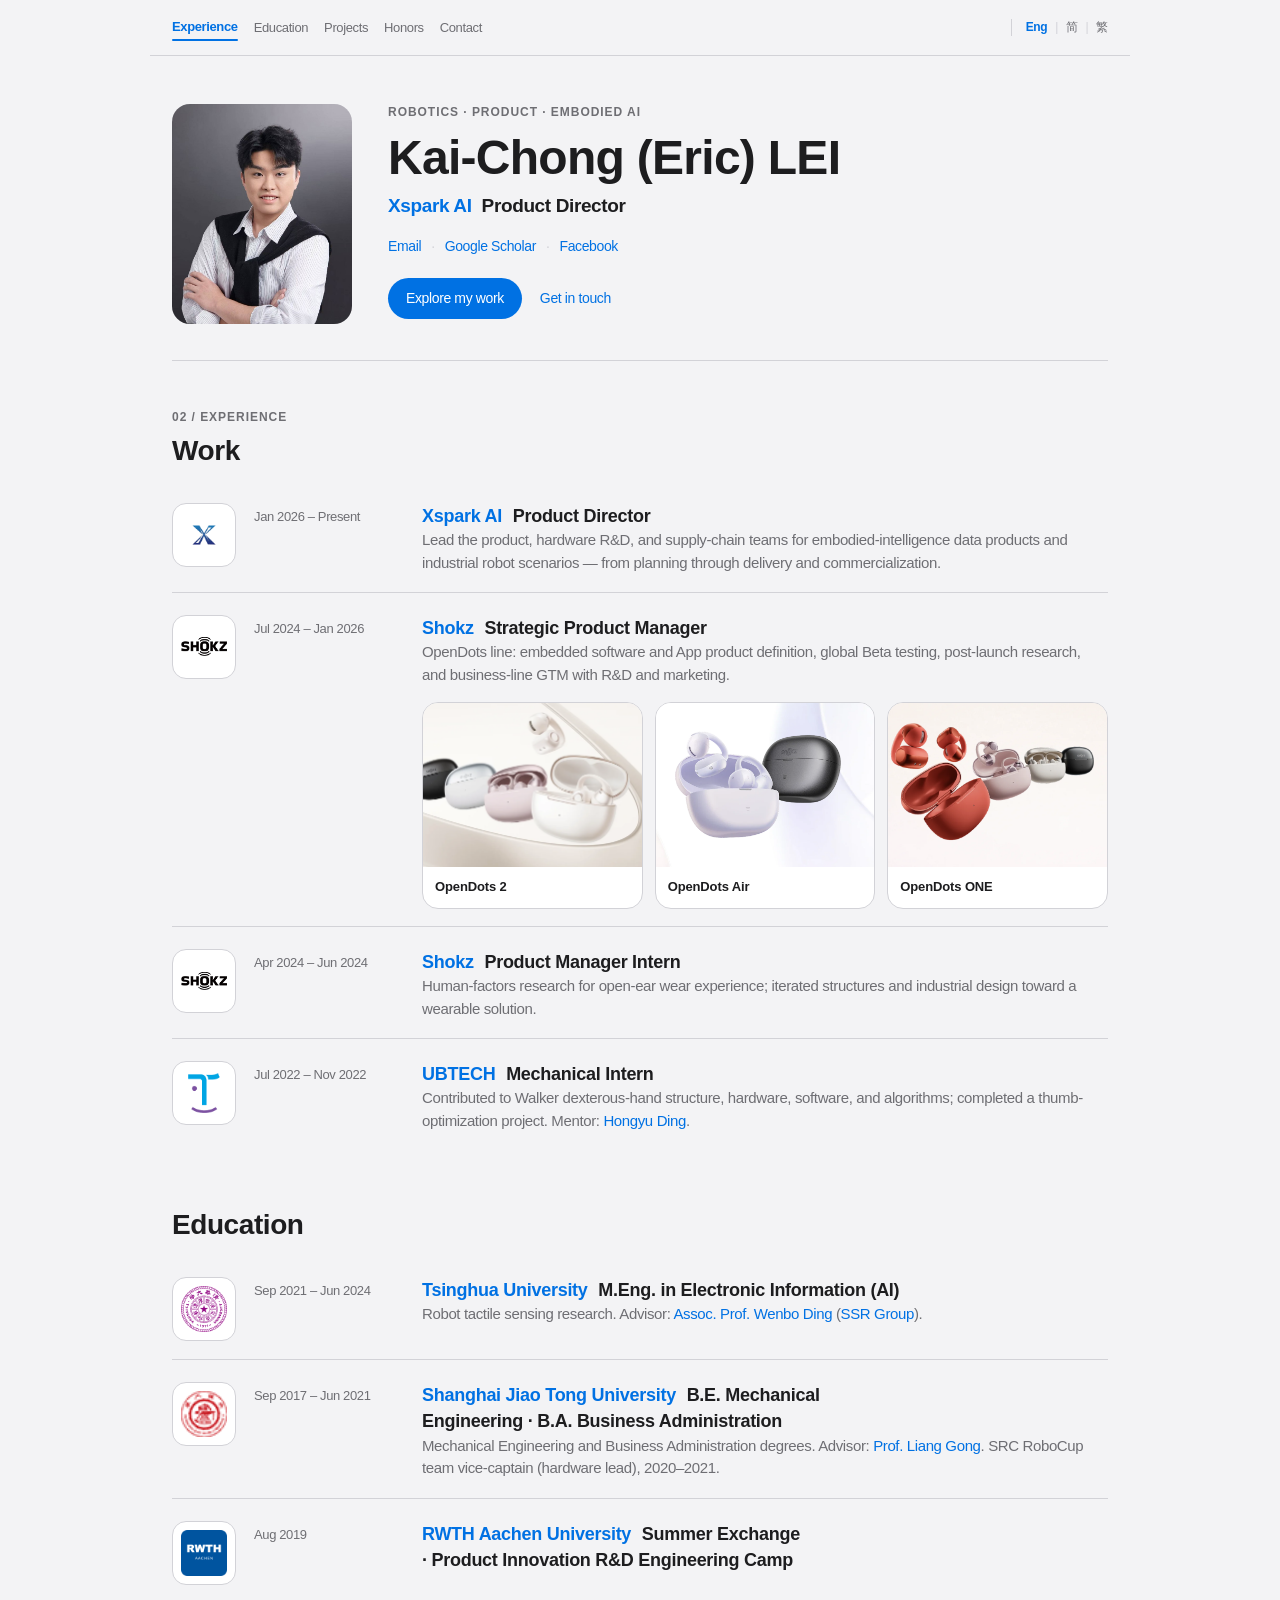
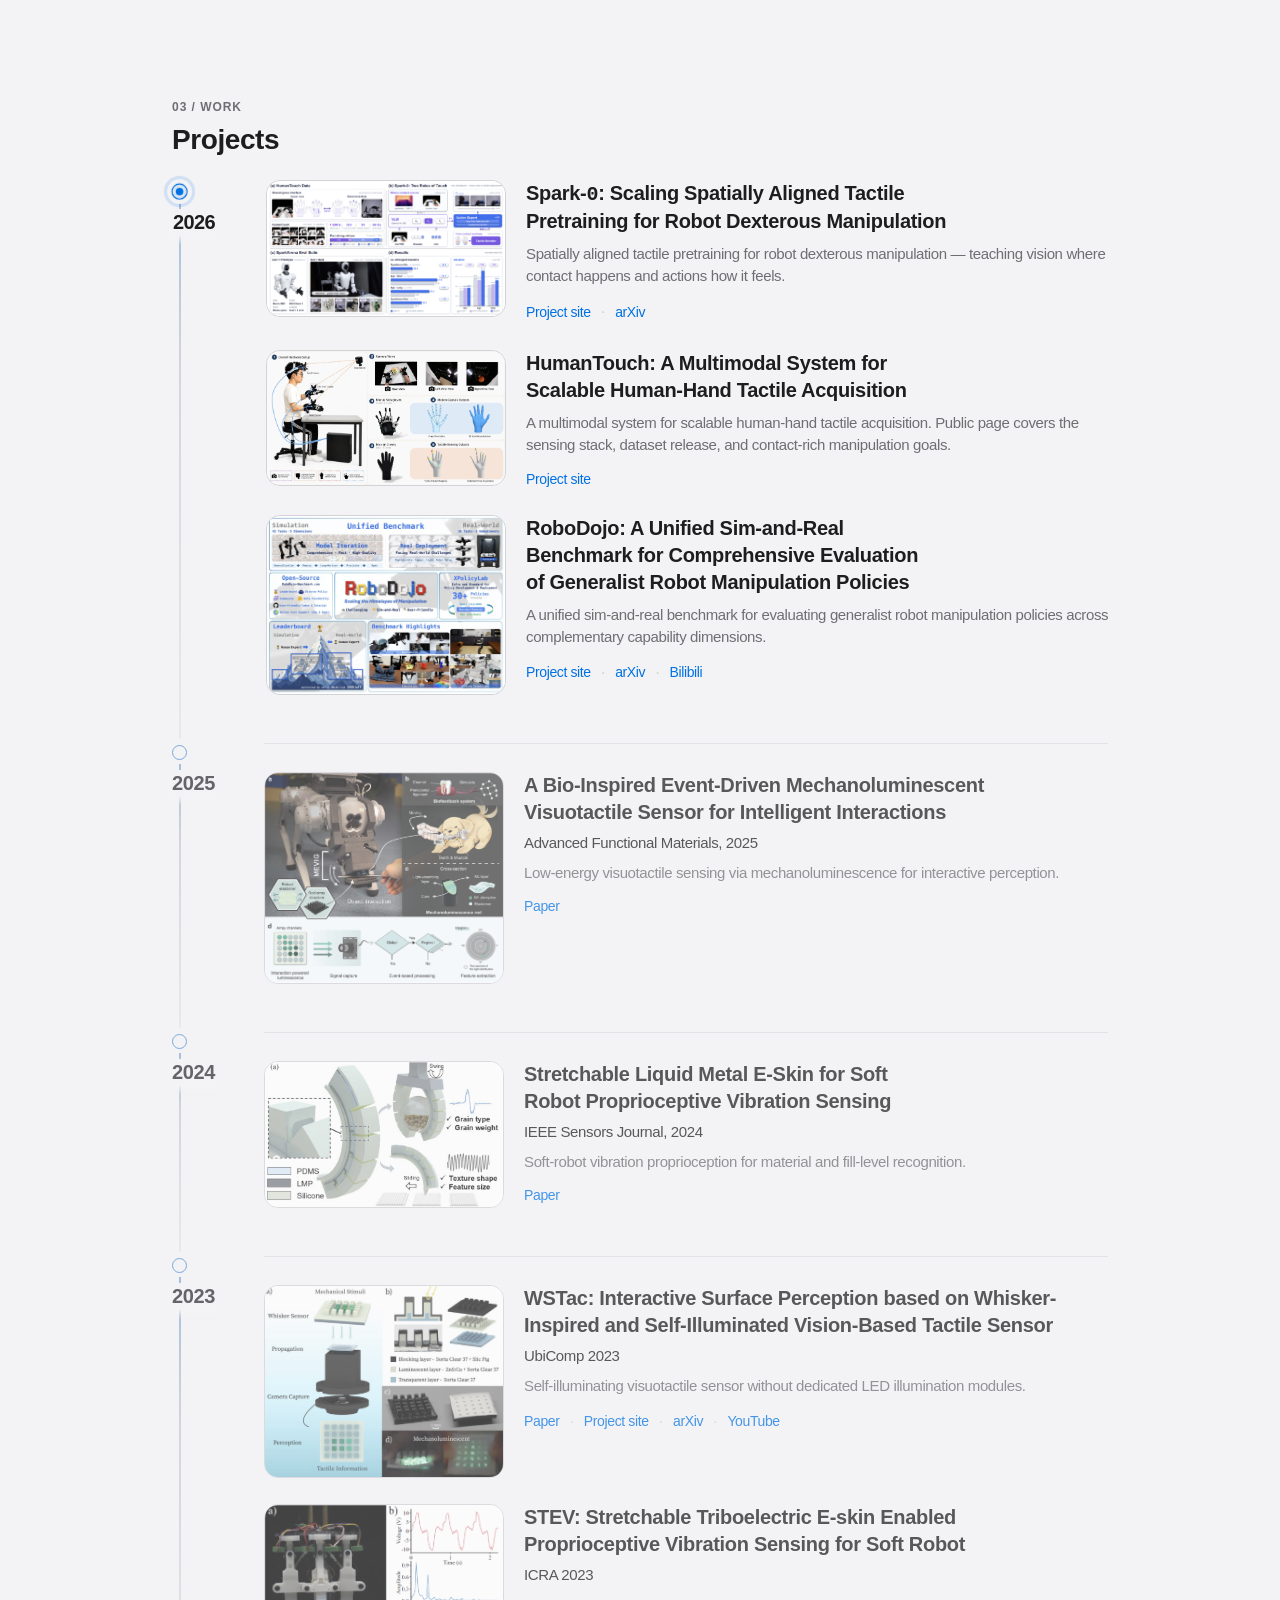
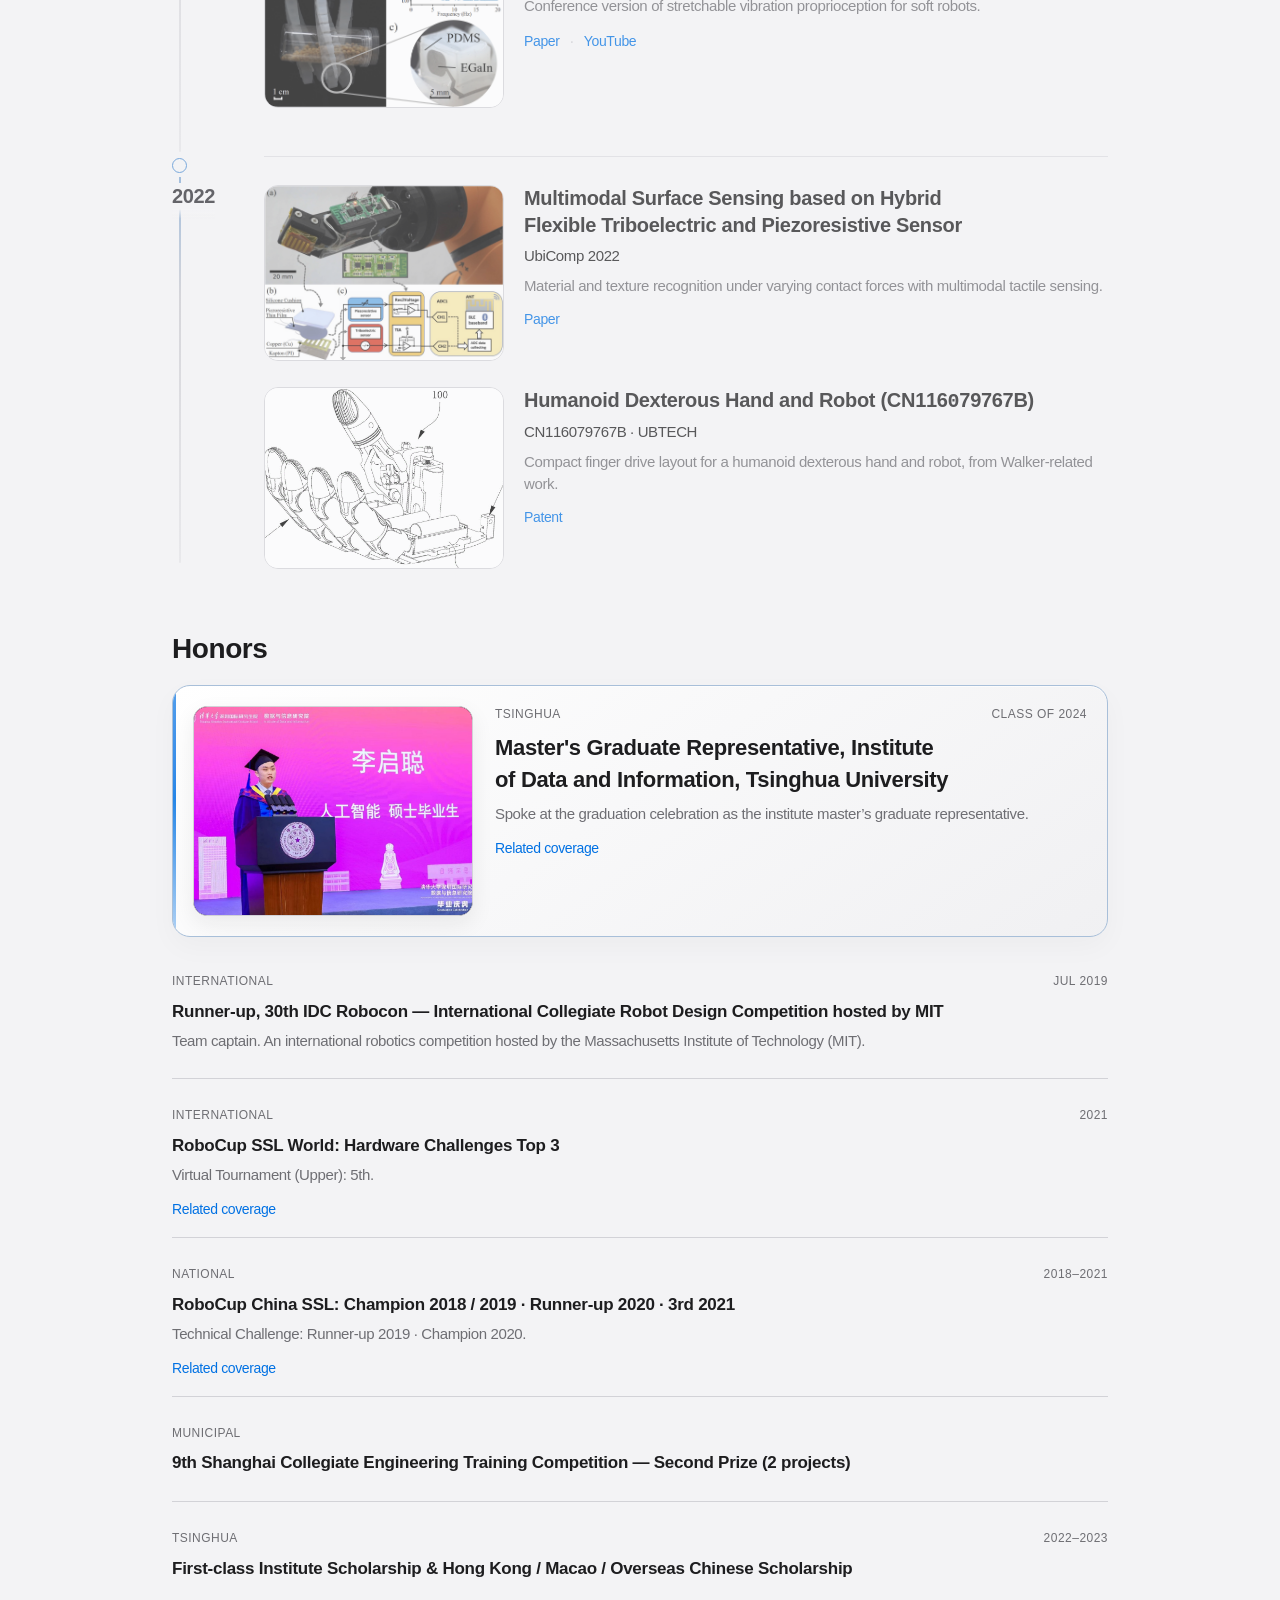
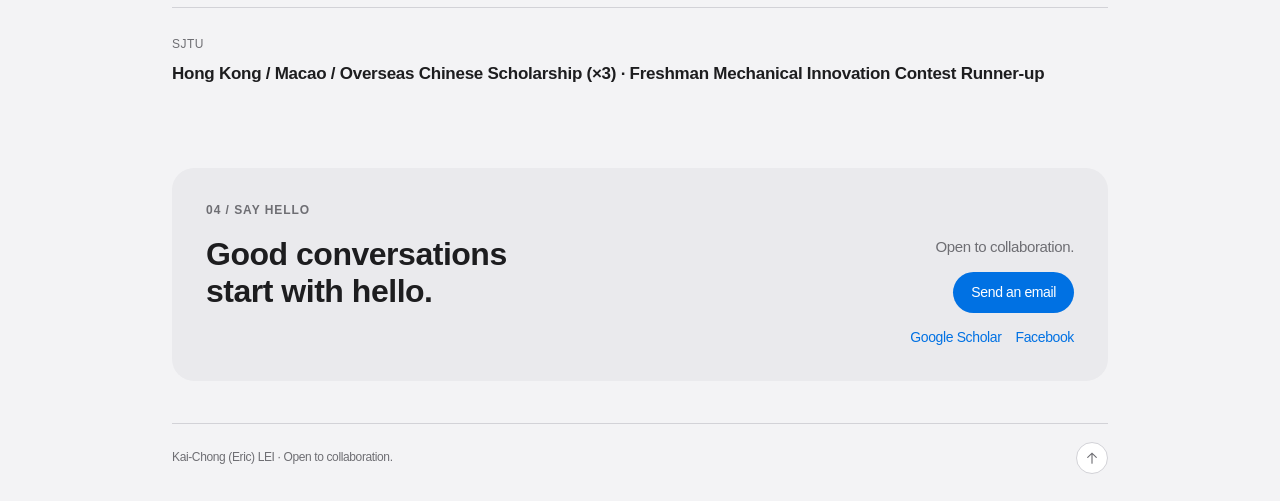
==== commit 7998be70: "Update Xspark title to Product Director" ====
--- a/index.html
+++ b/index.html
@@ -1,2 +1,2 @@
-<!doctype html><html lang="en"><head><meta charset="utf-8"><meta name="viewport" content="width=device-width, initial-scale=1"><title>Kai-Chong (Eric) LEI — Personal site</title><meta name="description" content="Product leader in robotics and embodied AI — projects, experience, and ways to connect."><link rel="canonical" href="https://ericleixd.github.io/en/"><link rel="alternate" hreflang="en" href="https://ericleixd.github.io/en/"><link rel="alternate" hreflang="zh-Hans" href="https://ericleixd.github.io/zh-Hans/"><link rel="alternate" hreflang="zh-Hant" href="https://ericleixd.github.io/zh-Hant/"><script src="/entry-language.js"></script><link rel="stylesheet" href="/site.css?v=6"></head><body style="--accent:#0071e3"><div id="website"><a class="skip-link" href="#main">Skip to content</a><div class="site-shell" id="top"><header class="site-header"><nav class="site-nav" aria-label="Primary"><a class="nav-link" href="#experience">Experience</a><a class="nav-link" href="#education">Education</a><a class="nav-link" href="#projects">Projects</a><a class="nav-link" href="#honors">Honors</a><a class="nav-link" href="#contact">Contact</a></nav><nav class="languages" aria-label="Language"><a href="/en/" lang="en" hreflang="en" aria-label="English" aria-current="page">Eng</a><span class="lang-sep" aria-hidden="true">|</span><a href="/zh-Hans/" lang="zh-Hans" hreflang="zh-Hans" aria-label="简体中文" >简</a><span class="lang-sep" aria-hidden="true">|</span><a href="/zh-Hant/" lang="zh-Hant" hreflang="zh-Hant" aria-label="繁體中文" >繁</a></nav></header><main id="main"><section class="hero"><aside class="identity-card"><div class="identity-art"><img src="/assets/portrait.jpg" alt="Portrait of Kai-Chong LEI"/></div></aside><div class="hero-copy"><p class="eyebrow">ROBOTICS · PRODUCT · EMBODIED AI</p><h1>Kai-Chong (Eric) LEI</h1><p class="hero-role"><a class="entity-link hero-org" href="https://xsparkai.com/" target="_blank" rel="noopener noreferrer">Xspark AI</a><span class="hero-role-title">VP of Product</span></p><div class="quick-links"><a href="mailto:liqc@xsparkai.com">Email</a><span class="dot" aria-hidden="true">·</span><a href="https://scholar.google.com/citations?hl=en&amp;user=IRvb198AAAAJ&amp;view_op=list_works&amp;sortby=pubdate" target="_blank" rel="noopener noreferrer">Google Scholar</a><span class="dot" aria-hidden="true">·</span><a href="https://www.facebook.com/eric.lei.775/" target="_blank" rel="noopener noreferrer">Facebook</a></div><div class="hero-actions"><a class="button primary" href="#projects">Explore my work</a><a class="text-link" href="#contact">Get in touch</a></div></div></section><section id="experience" class="section" aria-labelledby="experience-title"><div class="section-heading"><p class="eyebrow">02 / EXPERIENCE</p><h2 id="experience-title">Work</h2></div><div class="timeline"><article class="timeline-row"><a class="org-logo-link" href="https://xsparkai.com/" target="_blank" rel="noopener noreferrer" aria-label="Xspark AI"><div class="org-logo"><img src="/assets/logos/xspark.png" alt="Xspark AI" loading="lazy"/></div></a><span class="period">Jan 2026 – Present</span><div class="timeline-body"><h3><a class="entity-link" href="https://xsparkai.com/" target="_blank" rel="noopener noreferrer">Xspark AI</a> <span class="role-inline">VP of Product</span></h3><p>Lead the product, hardware R&amp;D, and supply-chain teams for embodied-intelligence data products and industrial robot scenarios — from planning through delivery and commercialization.</p></div></article><article class="timeline-row"><a class="org-logo-link" href="https://shokz.com/" target="_blank" rel="noopener noreferrer" aria-label="Shokz"><div class="org-logo"><img src="/assets/logos/shokz.png" alt="Shokz" loading="lazy"/></div></a><span class="period">Jul 2024 – Jan 2026</span><div class="timeline-body"><h3><a class="entity-link" href="https://shokz.com/" target="_blank" rel="noopener noreferrer">Shokz</a> <span class="role-inline">Strategic Product Manager</span></h3><p>OpenDots line: embedded software and App product definition, global Beta testing, post-launch research, and business-line GTM with R&amp;D and marketing.</p><div class="product-strip"><a class="product-tile" href="https://shokz.com/pages/opendots-2" target="_blank" rel="noopener noreferrer"><div class="product-tile-media"><img src="/assets/products/opendots-2.png" alt="OpenDots 2" loading="lazy"/></div><span class="product-tile-name">OpenDots 2</span></a><a class="product-tile" href="https://shokz.com/pages/opendots-air" target="_blank" rel="noopener noreferrer"><div class="product-tile-media"><img src="/assets/products/opendots-air.png" alt="OpenDots Air" loading="lazy"/></div><span class="product-tile-name">OpenDots Air</span></a><a class="product-tile" href="https://shokz.com/pages/opendots-one" target="_blank" rel="noopener noreferrer"><div class="product-tile-media"><img src="/assets/products/opendots-one.png" alt="OpenDots ONE" loading="lazy"/></div><span class="product-tile-name">OpenDots ONE</span></a></div></div></article><article class="timeline-row"><a class="org-logo-link" href="https://shokz.com/" target="_blank" rel="noopener noreferrer" aria-label="Shokz"><div class="org-logo"><img src="/assets/logos/shokz.png" alt="Shokz" loading="lazy"/></div></a><span class="period">Apr 2024 – Jun 2024</span><div class="timeline-body"><h3><a class="entity-link" href="https://shokz.com/" target="_blank" rel="noopener noreferrer">Shokz</a> <span class="role-inline">Product Manager Intern</span></h3><p>Human-factors research for open-ear wear experience; iterated structures and industrial design toward a wearable solution.</p></div></article><article class="timeline-row"><a class="org-logo-link" href="https://www.ubtrobot.com/en/" target="_blank" rel="noopener noreferrer" aria-label="UBTECH"><div class="org-logo"><img src="/assets/logos/ubtech.png" alt="UBTECH" loading="lazy"/></div></a><span class="period">Jul 2022 – Nov 2022</span><div class="timeline-body"><h3><a class="entity-link" href="https://www.ubtrobot.com/en/" target="_blank" rel="noopener noreferrer">UBTECH</a> <span class="role-inline">Mechanical Intern</span></h3><p>Contributed to Walker dexterous-hand structure, hardware, software, and algorithms; completed a thumb-optimization project. Mentor: <a class="entity-link" href="https://www.gdou.edu.cn/jnxy/info/1054/1802.htm" target="_blank" rel="noopener noreferrer">Hongyu Ding</a>.</p></div></article></div></section><section id="education" class="section section-continue" aria-labelledby="education-title"><div class="section-heading"><h2 id="education-title">Education</h2></div><div class="timeline"><article class="timeline-row"><a class="org-logo-link" href="https://www.tsinghua.edu.cn/" target="_blank" rel="noopener noreferrer" aria-label="Tsinghua University"><div class="org-logo"><img src="/assets/logos/tsinghua.png" alt="Tsinghua University" loading="lazy"/></div></a><span class="period">Sep 2021 – Jun 2024</span><div class="timeline-body"><h3><a class="entity-link" href="https://www.tsinghua.edu.cn/" target="_blank" rel="noopener noreferrer">Tsinghua University</a> <span class="role-inline">M.Eng. in Electronic Information (AI)</span></h3><p>Robot tactile sensing research. Advisor: <a class="entity-link" href="https://www.sigs.tsinghua.edu.cn/dwb/" target="_blank" rel="noopener noreferrer">Assoc. Prof. Wenbo Ding</a> (<a class="entity-link" href="https://ssr-group.net/" target="_blank" rel="noopener noreferrer">SSR Group</a>).</p></div></article><article class="timeline-row"><a class="org-logo-link" href="https://www.sjtu.edu.cn/" target="_blank" rel="noopener noreferrer" aria-label="Shanghai Jiao Tong University"><div class="org-logo"><img src="/assets/logos/sjtu.png" alt="Shanghai Jiao Tong University" loading="lazy"/></div></a><span class="period">Sep 2017 – Jun 2021</span><div class="timeline-body"><h3><a class="entity-link" href="https://www.sjtu.edu.cn/" target="_blank" rel="noopener noreferrer">Shanghai Jiao Tong University</a> <span class="role-inline">B.E. Mechanical Engineering · B.A. Business Administration</span></h3><p>Mechanical Engineering and Business Administration degrees. Advisor: <a class="entity-link" href="https://me.sjtu.edu.cn/teacher_directory1/gongliang.html" target="_blank" rel="noopener noreferrer">Prof. Liang Gong</a>. SRC RoboCup team vice-captain (hardware lead), 2020–2021.</p></div></article><article class="timeline-row"><a class="org-logo-link" href="https://www.rwth-aachen.de/" target="_blank" rel="noopener noreferrer" aria-label="RWTH Aachen University"><div class="org-logo"><img src="/assets/logos/rwth.png" alt="RWTH Aachen University" loading="lazy"/></div></a><span class="period">Aug 2019</span><div class="timeline-body"><h3><a class="entity-link" href="https://www.rwth-aachen.de/" target="_blank" rel="noopener noreferrer">RWTH Aachen University</a> <span class="role-inline">Summer Exchange · Product Innovation R&amp;D Engineering Camp</span></h3></div></article></div></section><section id="projects" class="section section-no-rule" aria-labelledby="projects-title"><div class="section-heading"><p class="eyebrow">03 / WORK</p><h2 id="projects-title">Projects</h2></div><div class="project-timeline"><div class="project-year-block"><div class="project-year-rail"><span class="project-year-node" aria-hidden="true"></span><div class="project-year numeric-safe">2026</div></div><div class="project-year-items"><article class="project-card has-cover"><div class="project-cover"><img src="/assets/covers/spark-0.png" alt="Spark-0: Scaling Spatially Aligned Tactile Pretraining for Robot Dexterous Manipulation" loading="lazy"/></div><div class="project-body"><h3 class="numeric-safe">Spark-<span class="digit-zero">0</span>: Scaling Spatially Aligned Tactile Pretraining for Robot Dexterous Manipulation</h3><p>Spatially aligned tactile pretraining for robot dexterous manipulation — teaching vision where contact happens and actions how it feels.</p><div class="out-links"><a class="text-link" href="https://xsparkai.com/Spark-0/" target="_blank" rel="noopener noreferrer">Project site</a><span class="dot" aria-hidden="true">·</span><a class="text-link" href="https://arxiv.org/abs/2610.22342" target="_blank" rel="noopener noreferrer">arXiv</a></div></div></article><article class="project-card has-cover"><div class="project-cover"><img src="/assets/covers/humantouch.png" alt="HumanTouch: A Multimodal System for Scalable Human-Hand Tactile Acquisition" loading="lazy"/></div><div class="project-body"><h3 class="numeric-safe">HumanTouch: A Multimodal System for Scalable Human-Hand Tactile Acquisition</h3><p>A multimodal system for scalable human-hand tactile acquisition. Public page covers the sensing stack, dataset release, and contact-rich manipulation goals.</p><div class="out-links"><a class="text-link" href="https://xsparkai.com/sparklab/humantouch/" target="_blank" rel="noopener noreferrer">Project site</a></div></div></article><article class="project-card has-cover"><div class="project-cover"><img src="/assets/covers/robodojo.jpg" alt="RoboDojo: A Unified Sim-and-Real Benchmark for Comprehensive Evaluation of Generalist Robot Manipulation Policies" loading="lazy"/></div><div class="project-body"><h3 class="numeric-safe">RoboDojo: A Unified Sim-and-Real Benchmark for Comprehensive Evaluation of Generalist Robot Manipulation Policies</h3><p>A unified sim-and-real benchmark for evaluating generalist robot manipulation policies across complementary capability dimensions.</p><div class="out-links"><a class="text-link" href="https://robodojo-benchmark.com/" target="_blank" rel="noopener noreferrer">Project site</a><span class="dot" aria-hidden="true">·</span><a class="text-link" href="https://arxiv.org/abs/2607.04434" target="_blank" rel="noopener noreferrer">arXiv</a><span class="dot" aria-hidden="true">·</span><a class="text-link" href="https://www.bilibili.com/video/BV1qSt26YEkk/" target="_blank" rel="noopener noreferrer">Bilibili</a></div></div></article></div></div><div class="project-year-block"><div class="project-year-rail"><span class="project-year-node" aria-hidden="true"></span><div class="project-year numeric-safe">2025</div></div><div class="project-year-items"><article class="project-card has-cover"><div class="project-cover"><img src="/assets/covers/mevig-visuotactile.png" alt="A Bio-Inspired Event-Driven Mechanoluminescent Visuotactile Sensor for Intelligent Interactions" loading="lazy"/></div><div class="project-body"><h3 class="numeric-safe">A Bio-Inspired Event-Driven Mechanoluminescent Visuotactile Sensor for Intelligent Interactions</h3><p class="venue">Advanced Functional Materials, 2025</p><p>Low-energy visuotactile sensing via mechanoluminescence for interactive perception.</p><div class="out-links"><a class="text-link" href="https://advanced.onlinelibrary.wiley.com/doi/abs/10.1002/adfm.202420872" target="_blank" rel="noopener noreferrer">Paper</a></div></div></article></div></div><div class="project-year-block"><div class="project-year-rail"><span class="project-year-node" aria-hidden="true"></span><div class="project-year numeric-safe">2024</div></div><div class="project-year-items"><article class="project-card has-cover"><div class="project-cover"><img src="/assets/covers/liquid-metal-eskin.png" alt="Stretchable Liquid Metal E-Skin for Soft Robot Proprioceptive Vibration Sensing" loading="lazy"/></div><div class="project-body"><h3 class="numeric-safe">Stretchable Liquid Metal E-Skin for Soft Robot Proprioceptive Vibration Sensing</h3><p class="venue">IEEE Sensors Journal, 2024</p><p>Soft-robot vibration proprioception for material and fill-level recognition.</p><div class="out-links"><a class="text-link" href="https://ieeexplore.ieee.org/abstract/document/10510211/" target="_blank" rel="noopener noreferrer">Paper</a></div></div></article></div></div><div class="project-year-block"><div class="project-year-rail"><span class="project-year-node" aria-hidden="true"></span><div class="project-year numeric-safe">2023</div></div><div class="project-year-items"><article class="project-card has-cover"><div class="project-cover"><img src="/assets/covers/wstac.png" alt="WSTac: Interactive Surface Perception based on Whisker-Inspired and Self-Illuminated Vision-Based Tactile Sensor" loading="lazy"/></div><div class="project-body"><h3 class="numeric-safe">WSTac: Interactive Surface Perception based on Whisker-Inspired and Self-Illuminated Vision-Based Tactile Sensor</h3><p class="venue">UbiComp 2023</p><p>Self-illuminating visuotactile sensor without dedicated LED illumination modules.</p><div class="out-links"><a class="text-link" href="https://dl.acm.org/doi/10.1145/3594739.3612916" target="_blank" rel="noopener noreferrer">Paper</a><span class="dot" aria-hidden="true">·</span><a class="text-link" href="https://sites.google.com/view/wstac/" target="_blank" rel="noopener noreferrer">Project site</a><span class="dot" aria-hidden="true">·</span><a class="text-link" href="https://arxiv.org/abs/2308.13241" target="_blank" rel="noopener noreferrer">arXiv</a><span class="dot" aria-hidden="true">·</span><a class="text-link" href="https://www.youtube.com/watch?v=0UY36Y_y56g" target="_blank" rel="noopener noreferrer">YouTube</a></div></div></article><article class="project-card has-cover"><div class="project-cover"><img src="/assets/covers/stev.png" alt="STEV: Stretchable Triboelectric E-skin Enabled Proprioceptive Vibration Sensing for Soft Robot" loading="lazy"/></div><div class="project-body"><h3 class="numeric-safe">STEV: Stretchable Triboelectric E-skin Enabled Proprioceptive Vibration Sensing for Soft Robot</h3><p class="venue">ICRA 2023</p><p>Conference version of stretchable vibration proprioception for soft robots.</p><div class="out-links"><a class="text-link" href="https://ieeexplore.ieee.org/document/10160790" target="_blank" rel="noopener noreferrer">Paper</a><span class="dot" aria-hidden="true">·</span><a class="text-link" href="https://www.youtube.com/watch?v=D2QbNgPtL-I&amp;t=205s" target="_blank" rel="noopener noreferrer">YouTube</a></div></div></article></div></div><div class="project-year-block"><div class="project-year-rail"><span class="project-year-node" aria-hidden="true"></span><div class="project-year numeric-safe">2022</div></div><div class="project-year-items"><article class="project-card has-cover"><div class="project-cover"><img src="/assets/covers/multimodal-surface-sensing.png" alt="Multimodal Surface Sensing based on Hybrid Flexible Triboelectric and Piezoresistive Sensor" loading="lazy"/></div><div class="project-body"><h3 class="numeric-safe">Multimodal Surface Sensing based on Hybrid Flexible Triboelectric and Piezoresistive Sensor</h3><p class="venue">UbiComp 2022</p><p>Material and texture recognition under varying contact forces with multimodal tactile sensing.</p><div class="out-links"><a class="text-link" href="https://dl.acm.org/doi/10.1145/3544793.3560404" target="_blank" rel="noopener noreferrer">Paper</a></div></div></article><article class="project-card has-cover"><div class="project-cover"><img src="/assets/covers/patent-cn116079767a.png" alt="Humanoid Dexterous Hand and Robot (CN116079767B)" loading="lazy"/></div><div class="project-body"><h3 class="numeric-safe">Humanoid Dexterous Hand and Robot (CN116<span class="digit-zero">0</span>79767B)</h3><p class="venue">CN116079767B · UBTECH</p><p>Compact finger drive layout for a humanoid dexterous hand and robot, from Walker-related work.</p><div class="out-links"><a class="text-link" href="https://patents.google.com/patent/CN116079767B/en" target="_blank" rel="noopener noreferrer">Patent</a></div></div></article></div></div></div></section><section id="honors" class="section section-continue" aria-labelledby="honors-title"><div class="section-heading"><h2 id="honors-title">Honors</h2></div><div class="honors"><article class="honor-card featured"><div class="honor-cover"><img src="/assets/honors/tsinghua-grad-rep.jpg" alt="Master&amp;#39;s Graduate Representative, Institute of Data and Information, Tsinghua University" loading="lazy"/></div><div class="honor-body"><div class="honor-meta"><span>Tsinghua</span><span>Class of 2024</span></div><h3>Master&#39;s Graduate Representative, Institute of Data and Information, Tsinghua University</h3><p>Spoke at the graduation celebration as the institute master’s graduate representative.</p><a class="text-link" href="https://www.tsinghua.edu.cn/" target="_blank" rel="noopener noreferrer">Related coverage</a></div></article><article class="honor-card"><div class="honor-body"><div class="honor-meta"><span>International</span><span>Jul 2019</span></div><h3>Runner-up, 30th IDC Robocon — International Collegiate Robot Design Competition hosted by MIT</h3><p>Team captain. An international robotics competition hosted by the Massachusetts Institute of Technology (MIT).</p></div></article><article class="honor-card"><div class="honor-body"><div class="honor-meta"><span>International</span><span>2021</span></div><h3>RoboCup SSL World: Hardware Challenges Top 3</h3><p>Virtual Tournament (Upper): 5th.</p><a class="text-link" href="https://mp.weixin.qq.com/s?__biz=MzIzNzAxNTE5OA==&amp;mid=2650219184&amp;idx=1&amp;sn=811200aa4e78bd03337ccedc665ca3c1" target="_blank" rel="noopener noreferrer">Related coverage</a></div></article><article class="honor-card"><div class="honor-body"><div class="honor-meta"><span>National</span><span>2018–2021</span></div><h3>RoboCup China SSL: Champion 2018 / 2019 · Runner-up 2020 · 3rd 2021</h3><p>Technical Challenge: Runner-up 2019 · Champion 2020.</p><a class="text-link" href="https://mp.weixin.qq.com/s?__biz=MjM5MDIyMDQyMA==&amp;mid=2650651995&amp;idx=1&amp;sn=fc51d8011697d6beb79208abbd070265" target="_blank" rel="noopener noreferrer">Related coverage</a></div></article><article class="honor-card"><div class="honor-body"><div class="honor-meta"><span>Municipal</span><span></span></div><h3>9th Shanghai Collegiate Engineering Training Competition — Second Prize (2 projects)</h3><p></p></div></article><article class="honor-card"><div class="honor-body"><div class="honor-meta"><span>Tsinghua</span><span>2022–2023</span></div><h3>First-class Institute Scholarship &amp; Hong Kong / Macao / Overseas Chinese Scholarship</h3><p></p></div></article><article class="honor-card"><div class="honor-body"><div class="honor-meta"><span>SJTU</span><span></span></div><h3>Hong Kong / Macao / Overseas Chinese Scholarship (×3) · Freshman Mechanical Innovation Contest Runner-up</h3><p></p></div></article></div></section><section id="contact" class="contact-section" aria-labelledby="contact-title"><p class="eyebrow">04 / SAY HELLO</p><div class="contact-grid"><h2 id="contact-title">Good conversations
-start with hello.</h2><div class="contact-actions"><p>Open to collaboration.</p><a class="button primary" href="mailto:liqc@xsparkai.com">Send an email</a><div class="social-links"><a href="https://scholar.google.com/citations?hl=en&amp;user=IRvb198AAAAJ&amp;view_op=list_works&amp;sortby=pubdate" target="_blank" rel="noopener noreferrer">Google Scholar</a><a href="https://www.facebook.com/eric.lei.775/" target="_blank" rel="noopener noreferrer">Facebook</a></div></div></div></section></main><footer class="site-footer"><span>Kai-Chong (Eric) LEI · Open to collaboration.</span><a class="back-top" href="#top" aria-label="Back to top"><svg viewBox="0 0 24 24" width="18" height="18" aria-hidden="true" focusable="false"><path fill="currentColor" d="M12 4.5 5.75 10.75a.75.75 0 0 0 1.06 1.06L11.25 7.37V19a.75.75 0 0 0 1.5 0V7.37l4.44 4.44a.75.75 0 1 0 1.06-1.06L12 4.5Z"/></svg></a></footer></div></div><script src="/site.js?v=4" defer></script></body></html>+<!doctype html><html lang="en"><head><meta charset="utf-8"><meta name="viewport" content="width=device-width, initial-scale=1"><title>Kai-Chong (Eric) LEI — Personal site</title><meta name="description" content="Product leader in robotics and embodied AI — projects, experience, and ways to connect."><link rel="canonical" href="https://ericleixd.github.io/en/"><link rel="alternate" hreflang="en" href="https://ericleixd.github.io/en/"><link rel="alternate" hreflang="zh-Hans" href="https://ericleixd.github.io/zh-Hans/"><link rel="alternate" hreflang="zh-Hant" href="https://ericleixd.github.io/zh-Hant/"><link rel="stylesheet" href="/site.css?v=5"></head><body style="--accent:#0071e3"><div id="website"><a class="skip-link" href="#main">Skip to content</a><div class="site-shell" id="top"><header class="site-header"><nav class="site-nav" aria-label="Primary"><a class="nav-link" href="#experience">Experience</a><a class="nav-link" href="#education">Education</a><a class="nav-link" href="#projects">Projects</a><a class="nav-link" href="#honors">Honors</a><a class="nav-link" href="#contact">Contact</a></nav><nav class="languages" aria-label="Language"><a href="/en/" lang="en" hreflang="en" aria-label="English" aria-current="page">Eng</a><span class="lang-sep" aria-hidden="true">|</span><a href="/zh-Hans/" lang="zh-Hans" hreflang="zh-Hans" aria-label="简体中文" >简</a><span class="lang-sep" aria-hidden="true">|</span><a href="/zh-Hant/" lang="zh-Hant" hreflang="zh-Hant" aria-label="繁體中文" >繁</a></nav></header><main id="main"><section class="hero"><aside class="identity-card"><div class="identity-art"><img src="/assets/portrait.jpg" alt="Portrait of Kai-Chong LEI"/></div></aside><div class="hero-copy"><p class="eyebrow">ROBOTICS · PRODUCT · EMBODIED AI</p><h1>Kai-Chong (Eric) LEI</h1><p class="hero-role"><a class="entity-link hero-org" href="https://xsparkai.com/" target="_blank" rel="noopener noreferrer">Xspark AI</a><span class="hero-role-title">Product Director</span></p><div class="quick-links"><a href="mailto:liqc@xsparkai.com">Email</a><span class="dot" aria-hidden="true">·</span><a href="https://scholar.google.com/citations?hl=en&amp;user=IRvb198AAAAJ&amp;view_op=list_works&amp;sortby=pubdate" target="_blank" rel="noopener noreferrer">Google Scholar</a><span class="dot" aria-hidden="true">·</span><a href="https://www.facebook.com/eric.lei.775/" target="_blank" rel="noopener noreferrer">Facebook</a></div><div class="hero-actions"><a class="button primary" href="#projects">Explore my work</a><a class="text-link" href="#contact">Get in touch</a></div></div></section><section id="experience" class="section" aria-labelledby="experience-title"><div class="section-heading"><p class="eyebrow">02 / EXPERIENCE</p><h2 id="experience-title">Work</h2></div><div class="timeline"><article class="timeline-row"><a class="org-logo-link" href="https://xsparkai.com/" target="_blank" rel="noopener noreferrer" aria-label="Xspark AI"><div class="org-logo"><img src="/assets/logos/xspark.png" alt="Xspark AI" loading="lazy"/></div></a><span class="period">Jan 2026 – Present</span><div class="timeline-body"><h3><a class="entity-link" href="https://xsparkai.com/" target="_blank" rel="noopener noreferrer">Xspark AI</a> <span class="role-inline">Product Director</span></h3><p>Lead the product, hardware R&amp;D, and supply-chain teams for embodied-intelligence data products and industrial robot scenarios — from planning through delivery and commercialization.</p></div></article><article class="timeline-row"><a class="org-logo-link" href="https://shokz.com/" target="_blank" rel="noopener noreferrer" aria-label="Shokz"><div class="org-logo"><img src="/assets/logos/shokz.png" alt="Shokz" loading="lazy"/></div></a><span class="period">Jul 2024 – Jan 2026</span><div class="timeline-body"><h3><a class="entity-link" href="https://shokz.com/" target="_blank" rel="noopener noreferrer">Shokz</a> <span class="role-inline">Strategic Product Manager</span></h3><p>OpenDots line: embedded software and App product definition, global Beta testing, post-launch research, and business-line GTM with R&amp;D and marketing.</p><div class="product-strip"><a class="product-tile" href="https://shokz.com/pages/opendots-2" target="_blank" rel="noopener noreferrer"><div class="product-tile-media"><img src="/assets/products/opendots-2.png" alt="OpenDots 2" loading="lazy"/></div><span class="product-tile-name">OpenDots 2</span></a><a class="product-tile" href="https://shokz.com/pages/opendots-air" target="_blank" rel="noopener noreferrer"><div class="product-tile-media"><img src="/assets/products/opendots-air.png" alt="OpenDots Air" loading="lazy"/></div><span class="product-tile-name">OpenDots Air</span></a><a class="product-tile" href="https://shokz.com/pages/opendots-one" target="_blank" rel="noopener noreferrer"><div class="product-tile-media"><img src="/assets/products/opendots-one.png" alt="OpenDots ONE" loading="lazy"/></div><span class="product-tile-name">OpenDots ONE</span></a></div></div></article><article class="timeline-row"><a class="org-logo-link" href="https://shokz.com/" target="_blank" rel="noopener noreferrer" aria-label="Shokz"><div class="org-logo"><img src="/assets/logos/shokz.png" alt="Shokz" loading="lazy"/></div></a><span class="period">Apr 2024 – Jun 2024</span><div class="timeline-body"><h3><a class="entity-link" href="https://shokz.com/" target="_blank" rel="noopener noreferrer">Shokz</a> <span class="role-inline">Product Manager Intern</span></h3><p>Human-factors research for open-ear wear experience; iterated structures and industrial design toward a wearable solution.</p></div></article><article class="timeline-row"><a class="org-logo-link" href="https://www.ubtrobot.com/en/" target="_blank" rel="noopener noreferrer" aria-label="UBTECH"><div class="org-logo"><img src="/assets/logos/ubtech.png" alt="UBTECH" loading="lazy"/></div></a><span class="period">Jul 2022 – Nov 2022</span><div class="timeline-body"><h3><a class="entity-link" href="https://www.ubtrobot.com/en/" target="_blank" rel="noopener noreferrer">UBTECH</a> <span class="role-inline">Mechanical Intern</span></h3><p>Contributed to Walker dexterous-hand structure, hardware, software, and algorithms; completed a thumb-optimization project. Mentor: <a class="entity-link" href="https://www.gdou.edu.cn/jnxy/info/1054/1802.htm" target="_blank" rel="noopener noreferrer">Hongyu Ding</a>.</p></div></article></div></section><section id="education" class="section section-continue" aria-labelledby="education-title"><div class="section-heading"><h2 id="education-title">Education</h2></div><div class="timeline"><article class="timeline-row"><a class="org-logo-link" href="https://www.tsinghua.edu.cn/" target="_blank" rel="noopener noreferrer" aria-label="Tsinghua University"><div class="org-logo"><img src="/assets/logos/tsinghua.png" alt="Tsinghua University" loading="lazy"/></div></a><span class="period">Sep 2021 – Jun 2024</span><div class="timeline-body"><h3><a class="entity-link" href="https://www.tsinghua.edu.cn/" target="_blank" rel="noopener noreferrer">Tsinghua University</a> <span class="role-inline">M.Eng. in Electronic Information (AI)</span></h3><p>Robot tactile sensing research. Advisor: <a class="entity-link" href="https://www.sigs.tsinghua.edu.cn/dwb/" target="_blank" rel="noopener noreferrer">Assoc. Prof. Wenbo Ding</a> (<a class="entity-link" href="https://ssr-group.net/" target="_blank" rel="noopener noreferrer">SSR Group</a>).</p></div></article><article class="timeline-row"><a class="org-logo-link" href="https://www.sjtu.edu.cn/" target="_blank" rel="noopener noreferrer" aria-label="Shanghai Jiao Tong University"><div class="org-logo"><img src="/assets/logos/sjtu.png" alt="Shanghai Jiao Tong University" loading="lazy"/></div></a><span class="period">Sep 2017 – Jun 2021</span><div class="timeline-body"><h3><a class="entity-link" href="https://www.sjtu.edu.cn/" target="_blank" rel="noopener noreferrer">Shanghai Jiao Tong University</a> <span class="role-inline">B.E. Mechanical Engineering · B.A. Business Administration</span></h3><p>Mechanical Engineering and Business Administration degrees. Advisor: <a class="entity-link" href="https://me.sjtu.edu.cn/teacher_directory1/gongliang.html" target="_blank" rel="noopener noreferrer">Prof. Liang Gong</a>. SRC RoboCup team vice-captain (hardware lead), 2020–2021.</p></div></article><article class="timeline-row"><a class="org-logo-link" href="https://www.rwth-aachen.de/" target="_blank" rel="noopener noreferrer" aria-label="RWTH Aachen University"><div class="org-logo"><img src="/assets/logos/rwth.png" alt="RWTH Aachen University" loading="lazy"/></div></a><span class="period">Aug 2019</span><div class="timeline-body"><h3><a class="entity-link" href="https://www.rwth-aachen.de/" target="_blank" rel="noopener noreferrer">RWTH Aachen University</a> <span class="role-inline">Summer Exchange · Product Innovation R&amp;D Engineering Camp</span></h3></div></article></div></section><section id="projects" class="section section-no-rule" aria-labelledby="projects-title"><div class="section-heading"><p class="eyebrow">03 / WORK</p><h2 id="projects-title">Projects</h2></div><div class="project-timeline"><div class="project-year-block"><div class="project-year-rail"><span class="project-year-node" aria-hidden="true"></span><div class="project-year numeric-safe">2026</div></div><div class="project-year-items"><article class="project-card has-cover"><div class="project-cover"><img src="/assets/covers/spark-0.png" alt="Spark-0: Scaling Spatially Aligned Tactile Pretraining for Robot Dexterous Manipulation" loading="lazy"/></div><div class="project-body"><h3 class="numeric-safe">Spark-<span class="digit-zero">0</span>: Scaling Spatially Aligned Tactile Pretraining for Robot Dexterous Manipulation</h3><p>Spatially aligned tactile pretraining for robot dexterous manipulation — teaching vision where contact happens and actions how it feels.</p><div class="out-links"><a class="text-link" href="https://xsparkai.com/Spark-0/" target="_blank" rel="noopener noreferrer">Project site</a><span class="dot" aria-hidden="true">·</span><a class="text-link" href="https://arxiv.org/abs/2610.22342" target="_blank" rel="noopener noreferrer">arXiv</a></div></div></article><article class="project-card has-cover"><div class="project-cover"><img src="/assets/covers/humantouch.png" alt="HumanTouch: A Multimodal System for Scalable Human-Hand Tactile Acquisition" loading="lazy"/></div><div class="project-body"><h3 class="numeric-safe">HumanTouch: A Multimodal System for Scalable Human-Hand Tactile Acquisition</h3><p>A multimodal system for scalable human-hand tactile acquisition. Public page covers the sensing stack, dataset release, and contact-rich manipulation goals.</p><div class="out-links"><a class="text-link" href="https://xsparkai.com/sparklab/humantouch/" target="_blank" rel="noopener noreferrer">Project site</a></div></div></article><article class="project-card has-cover"><div class="project-cover"><img src="/assets/covers/robodojo.jpg" alt="RoboDojo: A Unified Sim-and-Real Benchmark for Comprehensive Evaluation of Generalist Robot Manipulation Policies" loading="lazy"/></div><div class="project-body"><h3 class="numeric-safe">RoboDojo: A Unified Sim-and-Real Benchmark for Comprehensive Evaluation of Generalist Robot Manipulation Policies</h3><p>A unified sim-and-real benchmark for evaluating generalist robot manipulation policies across complementary capability dimensions.</p><div class="out-links"><a class="text-link" href="https://robodojo-benchmark.com/" target="_blank" rel="noopener noreferrer">Project site</a><span class="dot" aria-hidden="true">·</span><a class="text-link" href="https://arxiv.org/abs/2607.04434" target="_blank" rel="noopener noreferrer">arXiv</a><span class="dot" aria-hidden="true">·</span><a class="text-link" href="https://www.bilibili.com/video/BV1qSt26YEkk/" target="_blank" rel="noopener noreferrer">Bilibili</a></div></div></article></div></div><div class="project-year-block"><div class="project-year-rail"><span class="project-year-node" aria-hidden="true"></span><div class="project-year numeric-safe">2025</div></div><div class="project-year-items"><article class="project-card has-cover"><div class="project-cover"><img src="/assets/covers/mevig-visuotactile.png" alt="A Bio-Inspired Event-Driven Mechanoluminescent Visuotactile Sensor for Intelligent Interactions" loading="lazy"/></div><div class="project-body"><h3 class="numeric-safe">A Bio-Inspired Event-Driven Mechanoluminescent Visuotactile Sensor for Intelligent Interactions</h3><p class="venue">Advanced Functional Materials, 2025</p><p>Low-energy visuotactile sensing via mechanoluminescence for interactive perception.</p><div class="out-links"><a class="text-link" href="https://advanced.onlinelibrary.wiley.com/doi/abs/10.1002/adfm.202420872" target="_blank" rel="noopener noreferrer">Paper</a></div></div></article></div></div><div class="project-year-block"><div class="project-year-rail"><span class="project-year-node" aria-hidden="true"></span><div class="project-year numeric-safe">2024</div></div><div class="project-year-items"><article class="project-card has-cover"><div class="project-cover"><img src="/assets/covers/liquid-metal-eskin.png" alt="Stretchable Liquid Metal E-Skin for Soft Robot Proprioceptive Vibration Sensing" loading="lazy"/></div><div class="project-body"><h3 class="numeric-safe">Stretchable Liquid Metal E-Skin for Soft Robot Proprioceptive Vibration Sensing</h3><p class="venue">IEEE Sensors Journal, 2024</p><p>Soft-robot vibration proprioception for material and fill-level recognition.</p><div class="out-links"><a class="text-link" href="https://ieeexplore.ieee.org/abstract/document/10510211/" target="_blank" rel="noopener noreferrer">Paper</a></div></div></article></div></div><div class="project-year-block"><div class="project-year-rail"><span class="project-year-node" aria-hidden="true"></span><div class="project-year numeric-safe">2023</div></div><div class="project-year-items"><article class="project-card has-cover"><div class="project-cover"><img src="/assets/covers/wstac.png" alt="WSTac: Interactive Surface Perception based on Whisker-Inspired and Self-Illuminated Vision-Based Tactile Sensor" loading="lazy"/></div><div class="project-body"><h3 class="numeric-safe">WSTac: Interactive Surface Perception based on Whisker-Inspired and Self-Illuminated Vision-Based Tactile Sensor</h3><p class="venue">UbiComp 2023</p><p>Self-illuminating visuotactile sensor without dedicated LED illumination modules.</p><div class="out-links"><a class="text-link" href="https://dl.acm.org/doi/10.1145/3594739.3612916" target="_blank" rel="noopener noreferrer">Paper</a><span class="dot" aria-hidden="true">·</span><a class="text-link" href="https://sites.google.com/view/wstac/" target="_blank" rel="noopener noreferrer">Project site</a><span class="dot" aria-hidden="true">·</span><a class="text-link" href="https://arxiv.org/abs/2308.13241" target="_blank" rel="noopener noreferrer">arXiv</a><span class="dot" aria-hidden="true">·</span><a class="text-link" href="https://www.youtube.com/watch?v=0UY36Y_y56g" target="_blank" rel="noopener noreferrer">YouTube</a></div></div></article><article class="project-card has-cover"><div class="project-cover"><img src="/assets/covers/stev.png" alt="STEV: Stretchable Triboelectric E-skin Enabled Proprioceptive Vibration Sensing for Soft Robot" loading="lazy"/></div><div class="project-body"><h3 class="numeric-safe">STEV: Stretchable Triboelectric E-skin Enabled Proprioceptive Vibration Sensing for Soft Robot</h3><p class="venue">ICRA 2023</p><p>Conference version of stretchable vibration proprioception for soft robots.</p><div class="out-links"><a class="text-link" href="https://ieeexplore.ieee.org/document/10160790" target="_blank" rel="noopener noreferrer">Paper</a><span class="dot" aria-hidden="true">·</span><a class="text-link" href="https://www.youtube.com/watch?v=D2QbNgPtL-I&amp;t=205s" target="_blank" rel="noopener noreferrer">YouTube</a></div></div></article></div></div><div class="project-year-block"><div class="project-year-rail"><span class="project-year-node" aria-hidden="true"></span><div class="project-year numeric-safe">2022</div></div><div class="project-year-items"><article class="project-card has-cover"><div class="project-cover"><img src="/assets/covers/multimodal-surface-sensing.png" alt="Multimodal Surface Sensing based on Hybrid Flexible Triboelectric and Piezoresistive Sensor" loading="lazy"/></div><div class="project-body"><h3 class="numeric-safe">Multimodal Surface Sensing based on Hybrid Flexible Triboelectric and Piezoresistive Sensor</h3><p class="venue">UbiComp 2022</p><p>Material and texture recognition under varying contact forces with multimodal tactile sensing.</p><div class="out-links"><a class="text-link" href="https://dl.acm.org/doi/10.1145/3544793.3560404" target="_blank" rel="noopener noreferrer">Paper</a></div></div></article><article class="project-card has-cover"><div class="project-cover"><img src="/assets/covers/patent-cn116079767a.png" alt="Humanoid Dexterous Hand and Robot (CN116079767B)" loading="lazy"/></div><div class="project-body"><h3 class="numeric-safe">Humanoid Dexterous Hand and Robot (CN116<span class="digit-zero">0</span>79767B)</h3><p class="venue">CN116079767B · UBTECH</p><p>Compact finger drive layout for a humanoid dexterous hand and robot, from Walker-related work.</p><div class="out-links"><a class="text-link" href="https://patents.google.com/patent/CN116079767B/en" target="_blank" rel="noopener noreferrer">Patent</a></div></div></article></div></div></div></section><section id="honors" class="section section-continue" aria-labelledby="honors-title"><div class="section-heading"><h2 id="honors-title">Honors</h2></div><div class="honors"><article class="honor-card featured"><div class="honor-cover"><img src="/assets/honors/tsinghua-grad-rep.jpg" alt="Master&amp;#39;s Graduate Representative, Institute of Data and Information, Tsinghua University" loading="lazy"/></div><div class="honor-body"><div class="honor-meta"><span>Tsinghua</span><span>Class of 2024</span></div><h3>Master&#39;s Graduate Representative, Institute of Data and Information, Tsinghua University</h3><p>Spoke at the graduation celebration as the institute master’s graduate representative.</p><a class="text-link" href="https://www.tsinghua.edu.cn/" target="_blank" rel="noopener noreferrer">Related coverage</a></div></article><article class="honor-card"><div class="honor-body"><div class="honor-meta"><span>International</span><span>Jul 2019</span></div><h3>Runner-up, 30th IDC Robocon — International Collegiate Robot Design Competition hosted by MIT</h3><p>Team captain. An international robotics competition hosted by the Massachusetts Institute of Technology (MIT).</p></div></article><article class="honor-card"><div class="honor-body"><div class="honor-meta"><span>International</span><span>2021</span></div><h3>RoboCup SSL World: Hardware Challenges Top 3</h3><p>Virtual Tournament (Upper): 5th.</p><a class="text-link" href="https://mp.weixin.qq.com/s?__biz=MzIzNzAxNTE5OA==&amp;mid=2650219184&amp;idx=1&amp;sn=811200aa4e78bd03337ccedc665ca3c1" target="_blank" rel="noopener noreferrer">Related coverage</a></div></article><article class="honor-card"><div class="honor-body"><div class="honor-meta"><span>National</span><span>2018–2021</span></div><h3>RoboCup China SSL: Champion 2018 / 2019 · Runner-up 2020 · 3rd 2021</h3><p>Technical Challenge: Runner-up 2019 · Champion 2020.</p><a class="text-link" href="https://mp.weixin.qq.com/s?__biz=MjM5MDIyMDQyMA==&amp;mid=2650651995&amp;idx=1&amp;sn=fc51d8011697d6beb79208abbd070265" target="_blank" rel="noopener noreferrer">Related coverage</a></div></article><article class="honor-card"><div class="honor-body"><div class="honor-meta"><span>Municipal</span><span></span></div><h3>9th Shanghai Collegiate Engineering Training Competition — Second Prize (2 projects)</h3><p></p></div></article><article class="honor-card"><div class="honor-body"><div class="honor-meta"><span>Tsinghua</span><span>2022–2023</span></div><h3>First-class Institute Scholarship &amp; Hong Kong / Macao / Overseas Chinese Scholarship</h3><p></p></div></article><article class="honor-card"><div class="honor-body"><div class="honor-meta"><span>SJTU</span><span></span></div><h3>Hong Kong / Macao / Overseas Chinese Scholarship (×3) · Freshman Mechanical Innovation Contest Runner-up</h3><p></p></div></article></div></section><section id="contact" class="contact-section" aria-labelledby="contact-title"><p class="eyebrow">04 / SAY HELLO</p><div class="contact-grid"><h2 id="contact-title">Good conversations
+start with hello.</h2><div class="contact-actions"><p>Open to collaboration.</p><a class="button primary" href="mailto:liqc@xsparkai.com">Send an email</a><div class="social-links"><a href="https://scholar.google.com/citations?hl=en&amp;user=IRvb198AAAAJ&amp;view_op=list_works&amp;sortby=pubdate" target="_blank" rel="noopener noreferrer">Google Scholar</a><a href="https://www.facebook.com/eric.lei.775/" target="_blank" rel="noopener noreferrer">Facebook</a></div></div></div></section></main><footer class="site-footer"><span>Kai-Chong (Eric) LEI · Open to collaboration.</span><a class="back-top" href="#top" aria-label="Back to top"><svg viewBox="0 0 24 24" width="18" height="18" aria-hidden="true" focusable="false"><path fill="currentColor" d="M12 4.5 5.75 10.75a.75.75 0 0 0 1.06 1.06L11.25 7.37V19a.75.75 0 0 0 1.5 0V7.37l4.44 4.44a.75.75 0 1 0 1.06-1.06L12 4.5Z"/></svg></a></footer></div></div><script src="/site.js?v=3" defer></script></body></html>
--- a/site.css
+++ b/site.css
@@ -11,10 +11,10 @@
   --zh-hant:"PingFang HK","PingFang TC","Hiragino Sans CNS","Microsoft JhengHei",sans-serif
 }
 *{box-sizing:border-box}
-html{scroll-behavior:smooth;scroll-padding-top:var(--header-offset, 72px)}
+html{scroll-behavior:smooth;scroll-padding-top:32px}
 body{margin:0;background:var(--paper);color:var(--ink);font-family:var(--sans);font-size:17px;line-height:1.47059;font-weight:400;letter-spacing:-.022em}
-html:lang(zh-Hans) body{font-family:-apple-system,BlinkMacSystemFont,var(--zh-hans)}
-html:lang(zh-Hant) body{font-family:-apple-system,BlinkMacSystemFont,var(--zh-hant)}
+html:lang(zh-Hans) body,html:lang(zh-Hans){font-family:var(--sans),var(--zh-hans)}
+html:lang(zh-Hant) body,html:lang(zh-Hant){font-family:var(--sans),var(--zh-hant)}
 a{color:var(--accent);text-decoration:none}
 button,a{-webkit-tap-highlight-color:transparent}
 a:focus-visible{outline:3px solid color-mix(in srgb,var(--accent) 35%,white);outline-offset:3px}
@@ -26,7 +26,7 @@
 .numeric-safe,.digit-zero{font-variant-numeric:lining-nums tabular-nums;font-feature-settings:"tnum" 1,"lnum" 1,"zero" 1}
 .digit-zero{font-family:ui-monospace,SFMono-Regular,Menlo,Consolas,monospace;font-weight:600}
 .site-shell{max-width:980px;margin:auto;padding:0 22px}
-.site-header{position:sticky;top:0;z-index:40;min-height:52px;display:flex;align-items:center;justify-content:space-between;gap:18px;border-bottom:1px solid var(--line);flex-wrap:wrap;margin:0 -22px;padding:12px 22px;background:var(--paper);background:color-mix(in srgb,var(--paper) 88%,transparent);backdrop-filter:saturate(180%) blur(20px);-webkit-backdrop-filter:saturate(180%) blur(20px)}
+.site-header{position:sticky;top:0;z-index:40;min-height:52px;display:flex;align-items:center;justify-content:space-between;gap:18px;border-bottom:1px solid var(--line);flex-wrap:wrap;margin:0 -22px;padding:12px 22px;background:color-mix(in srgb,var(--paper) 88%,transparent);backdrop-filter:saturate(180%) blur(20px);-webkit-backdrop-filter:saturate(180%) blur(20px)}
 .site-nav{display:flex;flex-wrap:wrap;gap:8px 16px;justify-content:flex-start;margin:0;font-size:13px}
 .site-nav a,.nav-link{position:relative;color:var(--muted);font-weight:500;text-decoration:none;padding:6px 0;transition:color .22s ease,transform .22s ease}
 .site-nav a::after,.nav-link::after{content:"";position:absolute;left:0;right:0;bottom:1px;height:2px;border-radius:2px;background:var(--accent);transform:scaleX(0);transform-origin:left center;opacity:0;transition:transform .28s cubic-bezier(.22,1,.36,1),opacity .2s ease}
@@ -68,8 +68,8 @@
 .biography{color:var(--muted);padding-top:16px;white-space:pre-line;font-size:17px;max-width:72ch}
 .section-intro{max-width:640px;color:var(--muted);margin-top:12px;font-size:15px}
 .project-timeline{margin-top:22px;display:flex;flex-direction:column;gap:0;--rail-x:7px}
-.project-year-block{display:grid;grid-template-columns:72px minmax(0,1fr);gap:20px;align-items:start;position:relative;padding-bottom:40px;--rail-progress:0;transition:opacity .7s cubic-bezier(.22,1,.36,1),transform .7s cubic-bezier(.22,1,.36,1)}
-.project-year-block.awaiting-reveal,.honor-card.featured.awaiting-reveal{opacity:0;transform:translateY(14px)}
+.project-year-block{display:grid;grid-template-columns:72px minmax(0,1fr);gap:20px;align-items:start;position:relative;padding-bottom:40px;--rail-progress:0;opacity:0;transform:translateY(18px);transition:opacity .7s cubic-bezier(.22,1,.36,1),transform .7s cubic-bezier(.22,1,.36,1)}
+.project-year-block.is-visible{opacity:1;transform:none}
 .project-year-block:last-child{padding-bottom:0}
 .project-year-rail{position:relative;display:flex;flex-direction:column;align-items:flex-start;min-height:100%;padding-top:6px;--rail-progress:inherit}
 .project-year-rail::before,.project-year-rail::after{content:"";position:absolute;top:18px;bottom:-40px;left:var(--rail-x);width:1.5px;border-radius:2px;pointer-events:none}
@@ -83,7 +83,7 @@
 .project-year-block.is-active .project-year-node::after,.project-year-block.is-passed .project-year-node::after{background:var(--accent);transform:scale(1)}
 .project-year-block.is-passed .project-year-node{box-shadow:0 0 0 4px var(--paper)}
 .project-year-block.is-passed .project-year-node::after{background:color-mix(in srgb,var(--accent) 70%,var(--muted));transform:scale(.92)}
-.project-year{font-size:20px;font-weight:600;color:color-mix(in srgb,var(--muted) 88%,var(--ink));letter-spacing:-.02em;line-height:1.1;position:sticky;top:var(--header-offset, 72px);z-index:1;background:linear-gradient(180deg,var(--paper) 72%,transparent);padding:2px 0 12px;transition:color .4s ease,letter-spacing .4s ease,transform .4s cubic-bezier(.22,1,.36,1)}
+.project-year{font-size:20px;font-weight:600;color:color-mix(in srgb,var(--muted) 88%,var(--ink));letter-spacing:-.02em;line-height:1.1;position:sticky;top:68px;z-index:1;background:linear-gradient(180deg,var(--paper) 72%,transparent);padding:2px 0 12px;transition:color .4s ease,letter-spacing .4s ease,transform .4s cubic-bezier(.22,1,.36,1)}
 .project-year-block.is-active .project-year{color:var(--ink);letter-spacing:-.03em;transform:translateX(1px)}
 .project-year-block.is-passed .project-year{color:var(--muted)}
 .project-year-items{display:flex;flex-direction:column;gap:22px;min-width:0;padding-top:2px;transition:opacity .45s ease}
@@ -119,7 +119,7 @@
 .product-strip{display:grid;grid-template-columns:repeat(3,minmax(0,1fr));gap:12px;margin-top:16px}
 .product-tile{display:flex;flex-direction:column;gap:10px;min-width:0;color:inherit;text-decoration:none;border-radius:16px;overflow:hidden;border:1px solid var(--line);background:var(--surface);transition:transform .18s ease,box-shadow .18s ease,border-color .18s ease}
 @container timeline (max-width:520px){
-  .product-strip{gap:8px}
+  .product-strip{grid-template-columns:1fr;gap:10px}
 }
 a.product-tile:hover{text-decoration:none;border-color:color-mix(in srgb,var(--accent) 35%,var(--line));box-shadow:0 10px 24px #1d1d1f12;transform:translateY(-2px)}
 .product-tile-media{aspect-ratio:4/3;background:var(--wash);overflow:hidden}
@@ -134,7 +134,7 @@
 .honors{margin-top:20px;display:flex;flex-direction:column;gap:12px}
 .honor-card{padding:16px 0;border-bottom:1px solid var(--line);background:transparent}
 .honor-card:last-child{border-bottom:0}
-.honor-card.featured{display:grid;grid-template-columns:280px 1fr;gap:22px;align-items:start;padding:20px;border:1px solid color-mix(in srgb,var(--line) 80%,var(--accent));border-radius:18px;background:linear-gradient(145deg,var(--surface) 0%,color-mix(in srgb,var(--wash) 70%,var(--surface)) 100%);margin-bottom:8px;position:relative;overflow:hidden;isolation:isolate;box-shadow:0 1px 0 #ffffffaa inset,0 10px 28px #1d1d1f08;transition:transform .55s cubic-bezier(.22,1,.36,1),box-shadow .55s cubic-bezier(.22,1,.36,1),border-color .4s ease,background .4s ease,opacity .55s cubic-bezier(.22,1,.36,1)}
+.honor-card.featured{display:grid;grid-template-columns:280px 1fr;gap:22px;align-items:start;padding:20px;border:1px solid color-mix(in srgb,var(--line) 80%,var(--accent));border-radius:18px;background:linear-gradient(145deg,var(--surface) 0%,color-mix(in srgb,var(--wash) 70%,var(--surface)) 100%);margin-bottom:8px;position:relative;overflow:hidden;isolation:isolate;transform:translateY(14px);opacity:0;box-shadow:0 1px 0 #ffffffaa inset,0 10px 28px #1d1d1f08;transition:transform .55s cubic-bezier(.22,1,.36,1),box-shadow .55s cubic-bezier(.22,1,.36,1),border-color .4s ease,background .4s ease,opacity .55s cubic-bezier(.22,1,.36,1)}
 .honor-card.featured.is-visible{transform:translateY(0);opacity:1}
 .honor-card.featured::before{content:"";position:absolute;inset:-40% auto -40% -35%;width:42%;background:linear-gradient(105deg,transparent 0%,#ffffff00 35%,#ffffff55 50%,#ffffff00 65%,transparent 100%);transform:translateX(-120%) skewX(-18deg);opacity:0;pointer-events:none;z-index:2}
 .honor-card.featured::after{content:"";position:absolute;inset:0 auto 0 0;width:3px;background:linear-gradient(180deg,color-mix(in srgb,var(--accent) 80%,white),var(--accent) 45%,color-mix(in srgb,var(--accent) 35%,transparent));opacity:.85;border-radius:18px 0 0 18px;z-index:2}
@@ -168,7 +168,7 @@
 .back-top:hover{color:var(--accent);border-color:color-mix(in srgb,var(--accent) 35%,var(--line));background:color-mix(in srgb,var(--accent) 6%,var(--surface));text-decoration:none}
 .back-top svg{display:block}
 .skip-link{position:fixed;top:-100px;left:20px;background:var(--ink);color:white;padding:10px;z-index:5}
-.skip-link:focus{top:10px;z-index:50}
+.skip-link:focus{top:10px}
 p,h1,h2,h3,span,a{overflow-wrap:break-word;word-break:normal}
 .timeline-body,.project-body,.hero-copy,.contact-actions{min-width:0}
 .timeline-body{container-type:inline-size;container-name:timeline}
@@ -186,60 +186,18 @@
   .contact-grid{grid-template-columns:1fr;gap:18px}
   .contact-actions{align-items:flex-start;text-align:left}
   .contact-actions .social-links{justify-content:flex-start}
-  .product-strip{gap:8px}
-}
-@media(min-width:561px){
-  .site-header{
-    margin:0;
-    padding:7px 10px;
-    border:1px solid var(--line);
-    border-top:0;
-    border-radius:0 0 16px 16px;
-    background:var(--surface);
-    background:color-mix(in srgb,var(--surface) 92%,transparent);
-    box-shadow:0 4px 14px #1d1d1f0a;
-  }
-  .site-nav{gap:3px;font-size:14px}
-  .site-nav a,.languages a{display:inline-flex;align-items:center;justify-content:center}
-  .site-nav a{min-height:40px;padding:0 14px;border-radius:10px;color:var(--ink)}
-  .site-nav a::after,.languages .lang-sep{display:none}
-  .site-nav a:hover,.languages a:hover{background:var(--wash);text-decoration:none}
-  .site-nav a[aria-current="location"]{background:var(--ink);color:white;transform:none}
-  .languages{gap:1px;padding:3px;border:1px solid var(--line);border-radius:10px;background:var(--wash)}
-  .languages a{min-width:32px;min-height:30px;padding:0 6px;border-radius:7px}
-  .languages a[aria-current="page"]{background:var(--surface);box-shadow:0 1px 3px #0002}
+  .product-strip{grid-template-columns:1fr;gap:10px}
 }
 @media(max-width:560px){
-  html{scroll-padding-top:var(--header-offset, 108px)}
   .site-shell{padding:0 16px}
-  .site-header{margin:0 -16px;padding:7px 12px;gap:4px 8px;box-shadow:0 2px 10px #2428300a}
-  .site-nav{gap:1px;max-width:100%;font-size:13px}
-  .site-nav a,.languages a{display:inline-flex;align-items:center;justify-content:center}
-  .site-nav a{min-height:44px;min-width:44px;padding:0 6px;border-radius:10px;color:var(--ink)}
-  .site-nav a[aria-current="location"]{background:var(--ink);color:white;transform:none}
-  .site-nav a::after,.lang-sep{display:none}
-  .languages{gap:0;margin-left:auto;padding:2px;border:1px solid var(--line);border-radius:10px;background:var(--wash)}
-  .languages a{min-height:32px;min-width:26px;padding:0 3px;border-radius:7px}
-  .languages [aria-current]{background:var(--surface);box-shadow:0 1px 3px #0002}
-  .hero{grid-template-columns:clamp(80px,23vw,110px) minmax(0,1fr);padding:22px 0;gap:4px 16px}
-  .hero-copy{display:contents}
-  .identity-card{grid-column:1;grid-row:1 / span 3;align-self:center}
-  .identity-card,.identity-art{width:100%;max-width:none}
-  .identity-art{height:auto;aspect-ratio:4/5}
-  .hero .eyebrow,.hero h1,.hero-role{grid-column:2}
-  .hero .eyebrow{font-size:10px;align-self:end}
-  .hero h1{font-size:clamp(26px,7vw,36px);margin:0;align-self:center;text-wrap:wrap}
-  .hero h1:lang(en){font-size:clamp(17px,5.6vw,28px)}
-  .hero-role{font-size:15px;line-height:1.4;gap:1px 8px;margin:0}
-  .hero-description,.quick-links,.hero-actions{grid-column:1 / -1}
-  .quick-links{margin-top:10px}
-  .hero-actions{flex-wrap:wrap;gap:12px 16px;margin-top:8px}
-  .product-strip{margin-top:12px;gap:6px}
-  .product-tile{gap:5px;border-radius:9px}
-  .product-tile-media{aspect-ratio:3/2}
-  .product-tile-name{font-size:12px;padding:0 4px 6px;text-align:center;line-height:1.35}
-  #education .timeline-body h3{display:grid;gap:3px;text-wrap:wrap;line-break:strict}
-  #education .role-inline{font-size:15px;line-height:1.45}
+  .site-header{margin:0 -16px;padding:10px 16px;gap:10px}
+  .site-nav{order:0;width:100%;justify-content:flex-start;gap:10px 12px;font-size:12px}
+  .languages{order:1;width:100%;margin-left:0;border-left:0;padding-left:0;gap:12px}
+  .hero{grid-template-columns:1fr;padding:24px 0 20px;gap:16px}
+  .hero-actions{flex-wrap:wrap;gap:12px 16px;margin-top:18px}
+  .identity-card,.identity-art{width:120px;max-width:120px;height:148px}
+  h1{font-size:clamp(30px,9vw,40px)}
+  .hero-role{font-size:17px}
   .section{padding:28px 0}
   .section h2{font-size:24px}
   .project-timeline{--rail-x:6px}
@@ -248,7 +206,7 @@
   .project-year-block:last-child .project-year-rail::before,.project-year-block:last-child .project-year-rail::after{bottom:8px}
   .project-year-node{width:13px;height:13px;margin-bottom:8px}
   .project-year-node::after{inset:2.5px}
-  .project-year{font-size:16px;top:var(--header-offset, 108px)}
+  .project-year{font-size:16px;top:56px}
   .project-year-block+.project-year-block .project-year-items{padding-top:20px}
   .project-year-block.is-active .project-card{transform:none}
   .project-card.has-cover{grid-template-columns:1fr;gap:14px}
@@ -259,8 +217,7 @@
   .org-logo,.org-logo--empty{width:48px;height:48px;border-radius:12px}
   .contact-grid h2{font-size:26px}
   .contact-section{padding:20px;margin:4px 0 24px;border-radius:18px}
-  .site-footer{gap:10px}
-  .site-footer .back-top{flex-shrink:0}
+  .site-footer{flex-direction:column;align-items:flex-start;gap:10px}
 }
 @media(prefers-reduced-motion:reduce){
   html{scroll-behavior:auto}
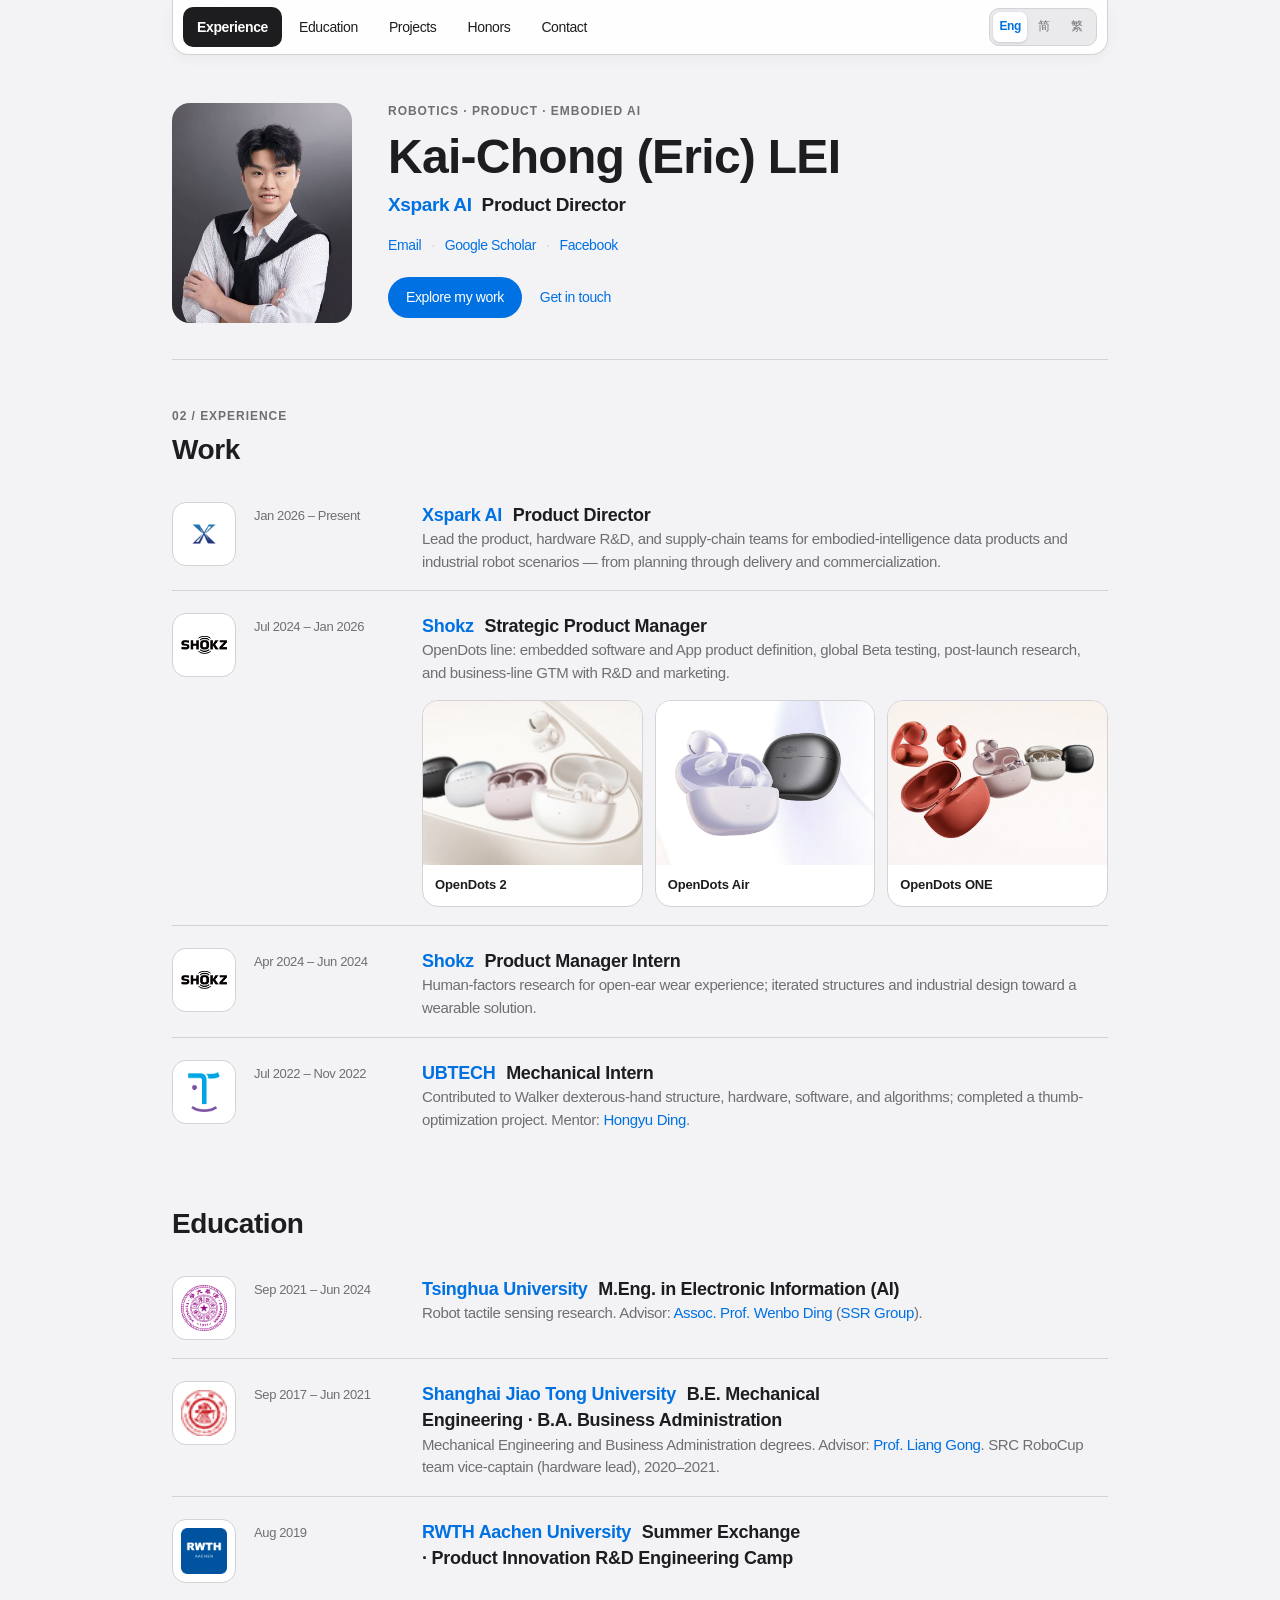
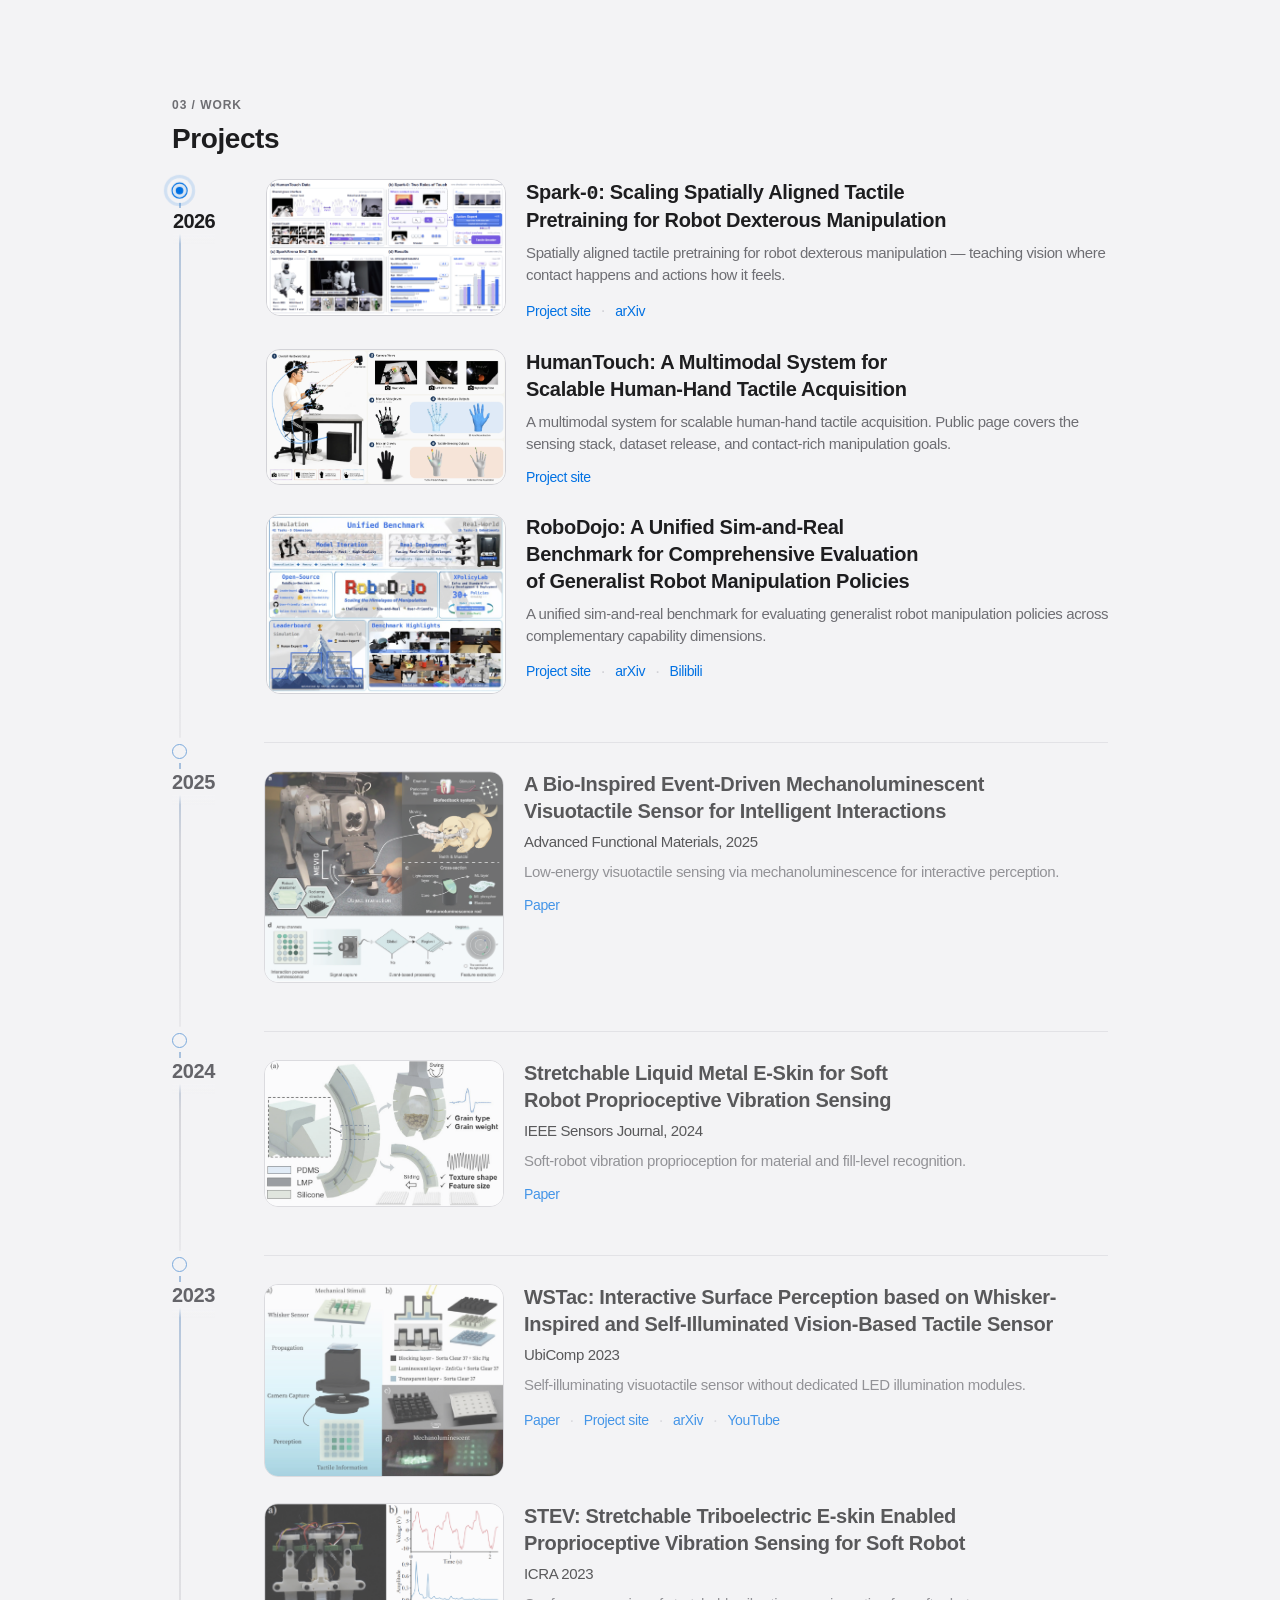
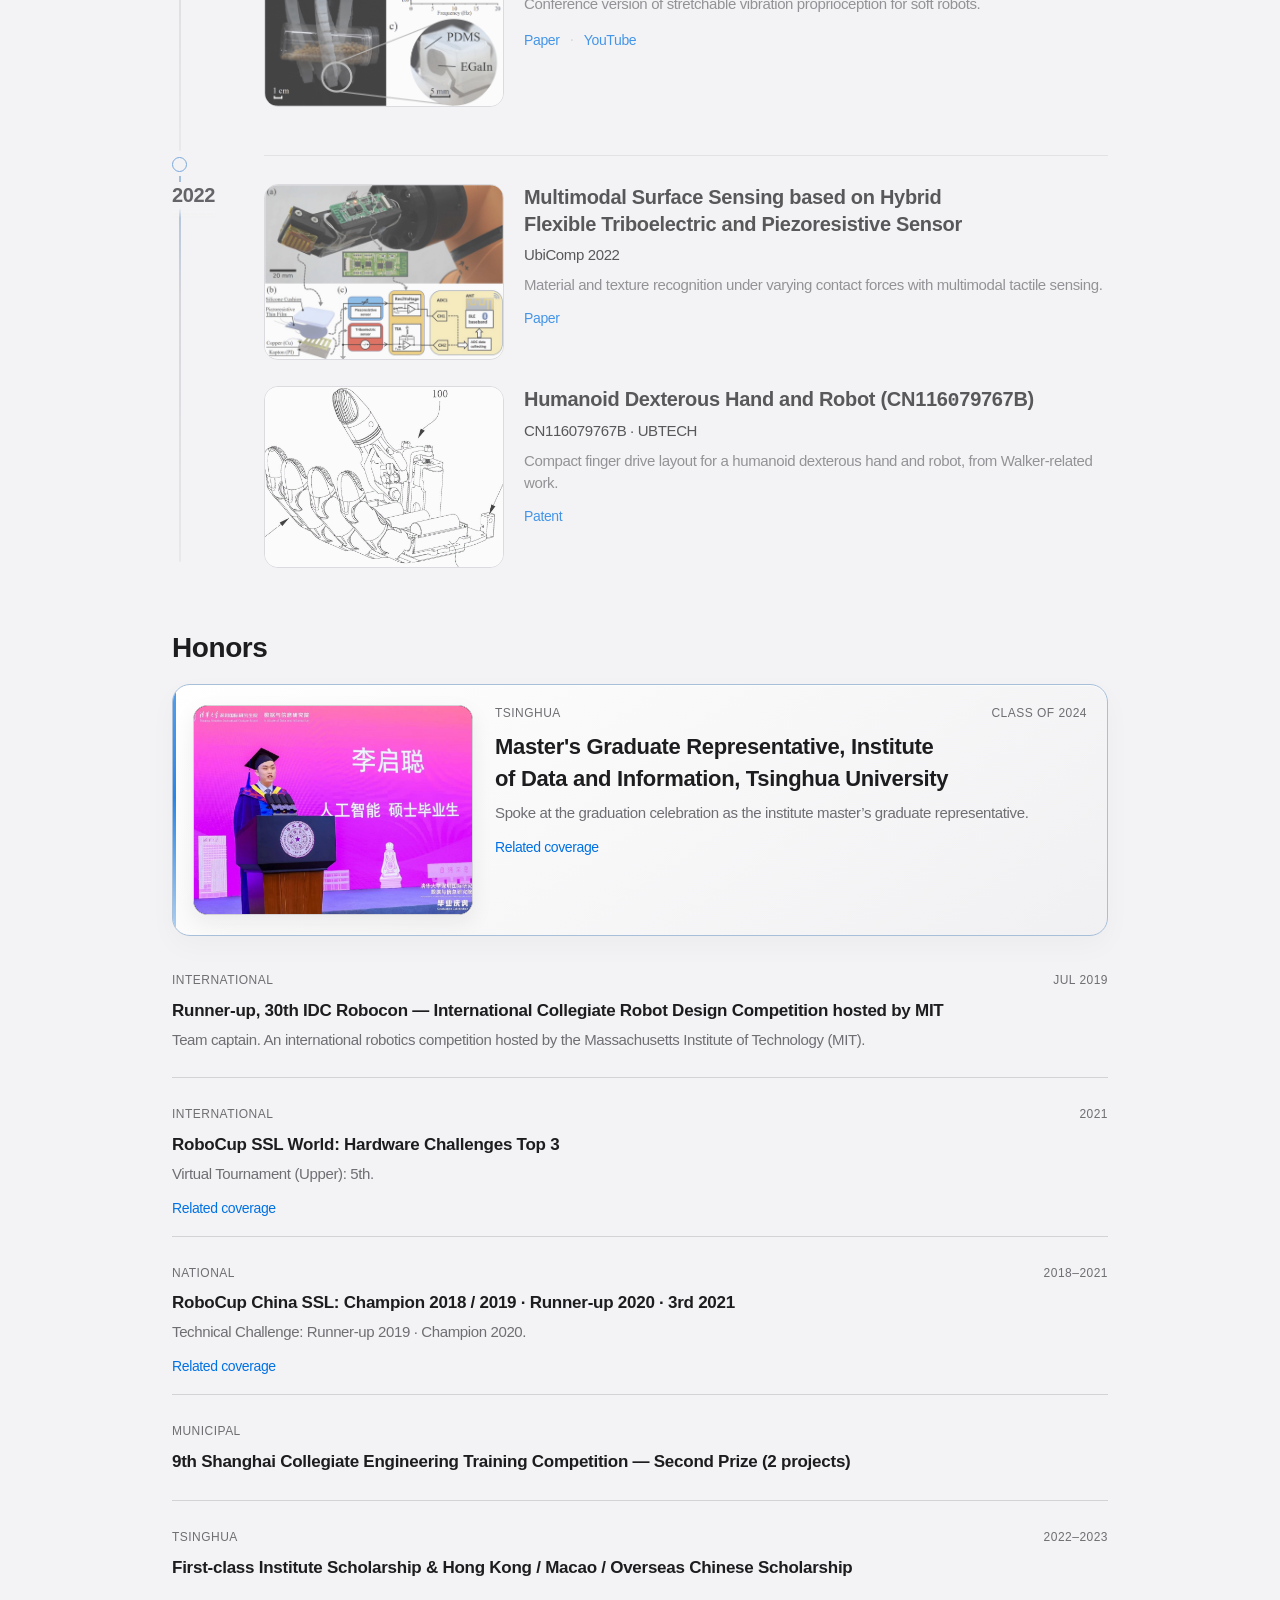
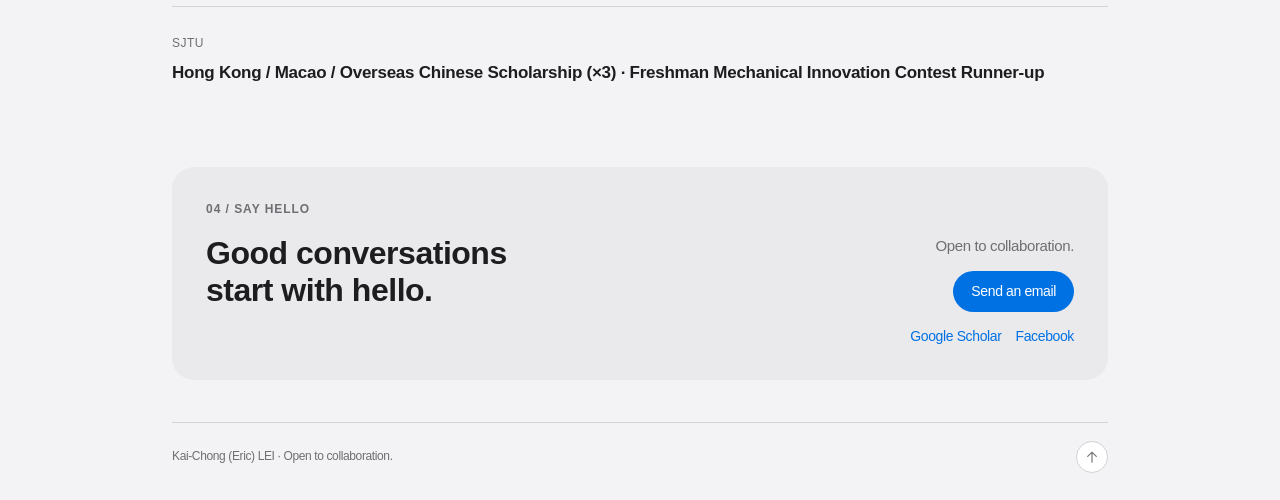
==== commit b32ab388: "Restore site layout polish with Product Director title" ====
--- a/index.html
+++ b/index.html
@@ -1,2 +1,2 @@
-<!doctype html><html lang="en"><head><meta charset="utf-8"><meta name="viewport" content="width=device-width, initial-scale=1"><title>Kai-Chong (Eric) LEI — Personal site</title><meta name="description" content="Product leader in robotics and embodied AI — projects, experience, and ways to connect."><link rel="canonical" href="https://ericleixd.github.io/en/"><link rel="alternate" hreflang="en" href="https://ericleixd.github.io/en/"><link rel="alternate" hreflang="zh-Hans" href="https://ericleixd.github.io/zh-Hans/"><link rel="alternate" hreflang="zh-Hant" href="https://ericleixd.github.io/zh-Hant/"><link rel="stylesheet" href="/site.css?v=5"></head><body style="--accent:#0071e3"><div id="website"><a class="skip-link" href="#main">Skip to content</a><div class="site-shell" id="top"><header class="site-header"><nav class="site-nav" aria-label="Primary"><a class="nav-link" href="#experience">Experience</a><a class="nav-link" href="#education">Education</a><a class="nav-link" href="#projects">Projects</a><a class="nav-link" href="#honors">Honors</a><a class="nav-link" href="#contact">Contact</a></nav><nav class="languages" aria-label="Language"><a href="/en/" lang="en" hreflang="en" aria-label="English" aria-current="page">Eng</a><span class="lang-sep" aria-hidden="true">|</span><a href="/zh-Hans/" lang="zh-Hans" hreflang="zh-Hans" aria-label="简体中文" >简</a><span class="lang-sep" aria-hidden="true">|</span><a href="/zh-Hant/" lang="zh-Hant" hreflang="zh-Hant" aria-label="繁體中文" >繁</a></nav></header><main id="main"><section class="hero"><aside class="identity-card"><div class="identity-art"><img src="/assets/portrait.jpg" alt="Portrait of Kai-Chong LEI"/></div></aside><div class="hero-copy"><p class="eyebrow">ROBOTICS · PRODUCT · EMBODIED AI</p><h1>Kai-Chong (Eric) LEI</h1><p class="hero-role"><a class="entity-link hero-org" href="https://xsparkai.com/" target="_blank" rel="noopener noreferrer">Xspark AI</a><span class="hero-role-title">Product Director</span></p><div class="quick-links"><a href="mailto:liqc@xsparkai.com">Email</a><span class="dot" aria-hidden="true">·</span><a href="https://scholar.google.com/citations?hl=en&amp;user=IRvb198AAAAJ&amp;view_op=list_works&amp;sortby=pubdate" target="_blank" rel="noopener noreferrer">Google Scholar</a><span class="dot" aria-hidden="true">·</span><a href="https://www.facebook.com/eric.lei.775/" target="_blank" rel="noopener noreferrer">Facebook</a></div><div class="hero-actions"><a class="button primary" href="#projects">Explore my work</a><a class="text-link" href="#contact">Get in touch</a></div></div></section><section id="experience" class="section" aria-labelledby="experience-title"><div class="section-heading"><p class="eyebrow">02 / EXPERIENCE</p><h2 id="experience-title">Work</h2></div><div class="timeline"><article class="timeline-row"><a class="org-logo-link" href="https://xsparkai.com/" target="_blank" rel="noopener noreferrer" aria-label="Xspark AI"><div class="org-logo"><img src="/assets/logos/xspark.png" alt="Xspark AI" loading="lazy"/></div></a><span class="period">Jan 2026 – Present</span><div class="timeline-body"><h3><a class="entity-link" href="https://xsparkai.com/" target="_blank" rel="noopener noreferrer">Xspark AI</a> <span class="role-inline">Product Director</span></h3><p>Lead the product, hardware R&amp;D, and supply-chain teams for embodied-intelligence data products and industrial robot scenarios — from planning through delivery and commercialization.</p></div></article><article class="timeline-row"><a class="org-logo-link" href="https://shokz.com/" target="_blank" rel="noopener noreferrer" aria-label="Shokz"><div class="org-logo"><img src="/assets/logos/shokz.png" alt="Shokz" loading="lazy"/></div></a><span class="period">Jul 2024 – Jan 2026</span><div class="timeline-body"><h3><a class="entity-link" href="https://shokz.com/" target="_blank" rel="noopener noreferrer">Shokz</a> <span class="role-inline">Strategic Product Manager</span></h3><p>OpenDots line: embedded software and App product definition, global Beta testing, post-launch research, and business-line GTM with R&amp;D and marketing.</p><div class="product-strip"><a class="product-tile" href="https://shokz.com/pages/opendots-2" target="_blank" rel="noopener noreferrer"><div class="product-tile-media"><img src="/assets/products/opendots-2.png" alt="OpenDots 2" loading="lazy"/></div><span class="product-tile-name">OpenDots 2</span></a><a class="product-tile" href="https://shokz.com/pages/opendots-air" target="_blank" rel="noopener noreferrer"><div class="product-tile-media"><img src="/assets/products/opendots-air.png" alt="OpenDots Air" loading="lazy"/></div><span class="product-tile-name">OpenDots Air</span></a><a class="product-tile" href="https://shokz.com/pages/opendots-one" target="_blank" rel="noopener noreferrer"><div class="product-tile-media"><img src="/assets/products/opendots-one.png" alt="OpenDots ONE" loading="lazy"/></div><span class="product-tile-name">OpenDots ONE</span></a></div></div></article><article class="timeline-row"><a class="org-logo-link" href="https://shokz.com/" target="_blank" rel="noopener noreferrer" aria-label="Shokz"><div class="org-logo"><img src="/assets/logos/shokz.png" alt="Shokz" loading="lazy"/></div></a><span class="period">Apr 2024 – Jun 2024</span><div class="timeline-body"><h3><a class="entity-link" href="https://shokz.com/" target="_blank" rel="noopener noreferrer">Shokz</a> <span class="role-inline">Product Manager Intern</span></h3><p>Human-factors research for open-ear wear experience; iterated structures and industrial design toward a wearable solution.</p></div></article><article class="timeline-row"><a class="org-logo-link" href="https://www.ubtrobot.com/en/" target="_blank" rel="noopener noreferrer" aria-label="UBTECH"><div class="org-logo"><img src="/assets/logos/ubtech.png" alt="UBTECH" loading="lazy"/></div></a><span class="period">Jul 2022 – Nov 2022</span><div class="timeline-body"><h3><a class="entity-link" href="https://www.ubtrobot.com/en/" target="_blank" rel="noopener noreferrer">UBTECH</a> <span class="role-inline">Mechanical Intern</span></h3><p>Contributed to Walker dexterous-hand structure, hardware, software, and algorithms; completed a thumb-optimization project. Mentor: <a class="entity-link" href="https://www.gdou.edu.cn/jnxy/info/1054/1802.htm" target="_blank" rel="noopener noreferrer">Hongyu Ding</a>.</p></div></article></div></section><section id="education" class="section section-continue" aria-labelledby="education-title"><div class="section-heading"><h2 id="education-title">Education</h2></div><div class="timeline"><article class="timeline-row"><a class="org-logo-link" href="https://www.tsinghua.edu.cn/" target="_blank" rel="noopener noreferrer" aria-label="Tsinghua University"><div class="org-logo"><img src="/assets/logos/tsinghua.png" alt="Tsinghua University" loading="lazy"/></div></a><span class="period">Sep 2021 – Jun 2024</span><div class="timeline-body"><h3><a class="entity-link" href="https://www.tsinghua.edu.cn/" target="_blank" rel="noopener noreferrer">Tsinghua University</a> <span class="role-inline">M.Eng. in Electronic Information (AI)</span></h3><p>Robot tactile sensing research. Advisor: <a class="entity-link" href="https://www.sigs.tsinghua.edu.cn/dwb/" target="_blank" rel="noopener noreferrer">Assoc. Prof. Wenbo Ding</a> (<a class="entity-link" href="https://ssr-group.net/" target="_blank" rel="noopener noreferrer">SSR Group</a>).</p></div></article><article class="timeline-row"><a class="org-logo-link" href="https://www.sjtu.edu.cn/" target="_blank" rel="noopener noreferrer" aria-label="Shanghai Jiao Tong University"><div class="org-logo"><img src="/assets/logos/sjtu.png" alt="Shanghai Jiao Tong University" loading="lazy"/></div></a><span class="period">Sep 2017 – Jun 2021</span><div class="timeline-body"><h3><a class="entity-link" href="https://www.sjtu.edu.cn/" target="_blank" rel="noopener noreferrer">Shanghai Jiao Tong University</a> <span class="role-inline">B.E. Mechanical Engineering · B.A. Business Administration</span></h3><p>Mechanical Engineering and Business Administration degrees. Advisor: <a class="entity-link" href="https://me.sjtu.edu.cn/teacher_directory1/gongliang.html" target="_blank" rel="noopener noreferrer">Prof. Liang Gong</a>. SRC RoboCup team vice-captain (hardware lead), 2020–2021.</p></div></article><article class="timeline-row"><a class="org-logo-link" href="https://www.rwth-aachen.de/" target="_blank" rel="noopener noreferrer" aria-label="RWTH Aachen University"><div class="org-logo"><img src="/assets/logos/rwth.png" alt="RWTH Aachen University" loading="lazy"/></div></a><span class="period">Aug 2019</span><div class="timeline-body"><h3><a class="entity-link" href="https://www.rwth-aachen.de/" target="_blank" rel="noopener noreferrer">RWTH Aachen University</a> <span class="role-inline">Summer Exchange · Product Innovation R&amp;D Engineering Camp</span></h3></div></article></div></section><section id="projects" class="section section-no-rule" aria-labelledby="projects-title"><div class="section-heading"><p class="eyebrow">03 / WORK</p><h2 id="projects-title">Projects</h2></div><div class="project-timeline"><div class="project-year-block"><div class="project-year-rail"><span class="project-year-node" aria-hidden="true"></span><div class="project-year numeric-safe">2026</div></div><div class="project-year-items"><article class="project-card has-cover"><div class="project-cover"><img src="/assets/covers/spark-0.png" alt="Spark-0: Scaling Spatially Aligned Tactile Pretraining for Robot Dexterous Manipulation" loading="lazy"/></div><div class="project-body"><h3 class="numeric-safe">Spark-<span class="digit-zero">0</span>: Scaling Spatially Aligned Tactile Pretraining for Robot Dexterous Manipulation</h3><p>Spatially aligned tactile pretraining for robot dexterous manipulation — teaching vision where contact happens and actions how it feels.</p><div class="out-links"><a class="text-link" href="https://xsparkai.com/Spark-0/" target="_blank" rel="noopener noreferrer">Project site</a><span class="dot" aria-hidden="true">·</span><a class="text-link" href="https://arxiv.org/abs/2610.22342" target="_blank" rel="noopener noreferrer">arXiv</a></div></div></article><article class="project-card has-cover"><div class="project-cover"><img src="/assets/covers/humantouch.png" alt="HumanTouch: A Multimodal System for Scalable Human-Hand Tactile Acquisition" loading="lazy"/></div><div class="project-body"><h3 class="numeric-safe">HumanTouch: A Multimodal System for Scalable Human-Hand Tactile Acquisition</h3><p>A multimodal system for scalable human-hand tactile acquisition. Public page covers the sensing stack, dataset release, and contact-rich manipulation goals.</p><div class="out-links"><a class="text-link" href="https://xsparkai.com/sparklab/humantouch/" target="_blank" rel="noopener noreferrer">Project site</a></div></div></article><article class="project-card has-cover"><div class="project-cover"><img src="/assets/covers/robodojo.jpg" alt="RoboDojo: A Unified Sim-and-Real Benchmark for Comprehensive Evaluation of Generalist Robot Manipulation Policies" loading="lazy"/></div><div class="project-body"><h3 class="numeric-safe">RoboDojo: A Unified Sim-and-Real Benchmark for Comprehensive Evaluation of Generalist Robot Manipulation Policies</h3><p>A unified sim-and-real benchmark for evaluating generalist robot manipulation policies across complementary capability dimensions.</p><div class="out-links"><a class="text-link" href="https://robodojo-benchmark.com/" target="_blank" rel="noopener noreferrer">Project site</a><span class="dot" aria-hidden="true">·</span><a class="text-link" href="https://arxiv.org/abs/2607.04434" target="_blank" rel="noopener noreferrer">arXiv</a><span class="dot" aria-hidden="true">·</span><a class="text-link" href="https://www.bilibili.com/video/BV1qSt26YEkk/" target="_blank" rel="noopener noreferrer">Bilibili</a></div></div></article></div></div><div class="project-year-block"><div class="project-year-rail"><span class="project-year-node" aria-hidden="true"></span><div class="project-year numeric-safe">2025</div></div><div class="project-year-items"><article class="project-card has-cover"><div class="project-cover"><img src="/assets/covers/mevig-visuotactile.png" alt="A Bio-Inspired Event-Driven Mechanoluminescent Visuotactile Sensor for Intelligent Interactions" loading="lazy"/></div><div class="project-body"><h3 class="numeric-safe">A Bio-Inspired Event-Driven Mechanoluminescent Visuotactile Sensor for Intelligent Interactions</h3><p class="venue">Advanced Functional Materials, 2025</p><p>Low-energy visuotactile sensing via mechanoluminescence for interactive perception.</p><div class="out-links"><a class="text-link" href="https://advanced.onlinelibrary.wiley.com/doi/abs/10.1002/adfm.202420872" target="_blank" rel="noopener noreferrer">Paper</a></div></div></article></div></div><div class="project-year-block"><div class="project-year-rail"><span class="project-year-node" aria-hidden="true"></span><div class="project-year numeric-safe">2024</div></div><div class="project-year-items"><article class="project-card has-cover"><div class="project-cover"><img src="/assets/covers/liquid-metal-eskin.png" alt="Stretchable Liquid Metal E-Skin for Soft Robot Proprioceptive Vibration Sensing" loading="lazy"/></div><div class="project-body"><h3 class="numeric-safe">Stretchable Liquid Metal E-Skin for Soft Robot Proprioceptive Vibration Sensing</h3><p class="venue">IEEE Sensors Journal, 2024</p><p>Soft-robot vibration proprioception for material and fill-level recognition.</p><div class="out-links"><a class="text-link" href="https://ieeexplore.ieee.org/abstract/document/10510211/" target="_blank" rel="noopener noreferrer">Paper</a></div></div></article></div></div><div class="project-year-block"><div class="project-year-rail"><span class="project-year-node" aria-hidden="true"></span><div class="project-year numeric-safe">2023</div></div><div class="project-year-items"><article class="project-card has-cover"><div class="project-cover"><img src="/assets/covers/wstac.png" alt="WSTac: Interactive Surface Perception based on Whisker-Inspired and Self-Illuminated Vision-Based Tactile Sensor" loading="lazy"/></div><div class="project-body"><h3 class="numeric-safe">WSTac: Interactive Surface Perception based on Whisker-Inspired and Self-Illuminated Vision-Based Tactile Sensor</h3><p class="venue">UbiComp 2023</p><p>Self-illuminating visuotactile sensor without dedicated LED illumination modules.</p><div class="out-links"><a class="text-link" href="https://dl.acm.org/doi/10.1145/3594739.3612916" target="_blank" rel="noopener noreferrer">Paper</a><span class="dot" aria-hidden="true">·</span><a class="text-link" href="https://sites.google.com/view/wstac/" target="_blank" rel="noopener noreferrer">Project site</a><span class="dot" aria-hidden="true">·</span><a class="text-link" href="https://arxiv.org/abs/2308.13241" target="_blank" rel="noopener noreferrer">arXiv</a><span class="dot" aria-hidden="true">·</span><a class="text-link" href="https://www.youtube.com/watch?v=0UY36Y_y56g" target="_blank" rel="noopener noreferrer">YouTube</a></div></div></article><article class="project-card has-cover"><div class="project-cover"><img src="/assets/covers/stev.png" alt="STEV: Stretchable Triboelectric E-skin Enabled Proprioceptive Vibration Sensing for Soft Robot" loading="lazy"/></div><div class="project-body"><h3 class="numeric-safe">STEV: Stretchable Triboelectric E-skin Enabled Proprioceptive Vibration Sensing for Soft Robot</h3><p class="venue">ICRA 2023</p><p>Conference version of stretchable vibration proprioception for soft robots.</p><div class="out-links"><a class="text-link" href="https://ieeexplore.ieee.org/document/10160790" target="_blank" rel="noopener noreferrer">Paper</a><span class="dot" aria-hidden="true">·</span><a class="text-link" href="https://www.youtube.com/watch?v=D2QbNgPtL-I&amp;t=205s" target="_blank" rel="noopener noreferrer">YouTube</a></div></div></article></div></div><div class="project-year-block"><div class="project-year-rail"><span class="project-year-node" aria-hidden="true"></span><div class="project-year numeric-safe">2022</div></div><div class="project-year-items"><article class="project-card has-cover"><div class="project-cover"><img src="/assets/covers/multimodal-surface-sensing.png" alt="Multimodal Surface Sensing based on Hybrid Flexible Triboelectric and Piezoresistive Sensor" loading="lazy"/></div><div class="project-body"><h3 class="numeric-safe">Multimodal Surface Sensing based on Hybrid Flexible Triboelectric and Piezoresistive Sensor</h3><p class="venue">UbiComp 2022</p><p>Material and texture recognition under varying contact forces with multimodal tactile sensing.</p><div class="out-links"><a class="text-link" href="https://dl.acm.org/doi/10.1145/3544793.3560404" target="_blank" rel="noopener noreferrer">Paper</a></div></div></article><article class="project-card has-cover"><div class="project-cover"><img src="/assets/covers/patent-cn116079767a.png" alt="Humanoid Dexterous Hand and Robot (CN116079767B)" loading="lazy"/></div><div class="project-body"><h3 class="numeric-safe">Humanoid Dexterous Hand and Robot (CN116<span class="digit-zero">0</span>79767B)</h3><p class="venue">CN116079767B · UBTECH</p><p>Compact finger drive layout for a humanoid dexterous hand and robot, from Walker-related work.</p><div class="out-links"><a class="text-link" href="https://patents.google.com/patent/CN116079767B/en" target="_blank" rel="noopener noreferrer">Patent</a></div></div></article></div></div></div></section><section id="honors" class="section section-continue" aria-labelledby="honors-title"><div class="section-heading"><h2 id="honors-title">Honors</h2></div><div class="honors"><article class="honor-card featured"><div class="honor-cover"><img src="/assets/honors/tsinghua-grad-rep.jpg" alt="Master&amp;#39;s Graduate Representative, Institute of Data and Information, Tsinghua University" loading="lazy"/></div><div class="honor-body"><div class="honor-meta"><span>Tsinghua</span><span>Class of 2024</span></div><h3>Master&#39;s Graduate Representative, Institute of Data and Information, Tsinghua University</h3><p>Spoke at the graduation celebration as the institute master’s graduate representative.</p><a class="text-link" href="https://www.tsinghua.edu.cn/" target="_blank" rel="noopener noreferrer">Related coverage</a></div></article><article class="honor-card"><div class="honor-body"><div class="honor-meta"><span>International</span><span>Jul 2019</span></div><h3>Runner-up, 30th IDC Robocon — International Collegiate Robot Design Competition hosted by MIT</h3><p>Team captain. An international robotics competition hosted by the Massachusetts Institute of Technology (MIT).</p></div></article><article class="honor-card"><div class="honor-body"><div class="honor-meta"><span>International</span><span>2021</span></div><h3>RoboCup SSL World: Hardware Challenges Top 3</h3><p>Virtual Tournament (Upper): 5th.</p><a class="text-link" href="https://mp.weixin.qq.com/s?__biz=MzIzNzAxNTE5OA==&amp;mid=2650219184&amp;idx=1&amp;sn=811200aa4e78bd03337ccedc665ca3c1" target="_blank" rel="noopener noreferrer">Related coverage</a></div></article><article class="honor-card"><div class="honor-body"><div class="honor-meta"><span>National</span><span>2018–2021</span></div><h3>RoboCup China SSL: Champion 2018 / 2019 · Runner-up 2020 · 3rd 2021</h3><p>Technical Challenge: Runner-up 2019 · Champion 2020.</p><a class="text-link" href="https://mp.weixin.qq.com/s?__biz=MjM5MDIyMDQyMA==&amp;mid=2650651995&amp;idx=1&amp;sn=fc51d8011697d6beb79208abbd070265" target="_blank" rel="noopener noreferrer">Related coverage</a></div></article><article class="honor-card"><div class="honor-body"><div class="honor-meta"><span>Municipal</span><span></span></div><h3>9th Shanghai Collegiate Engineering Training Competition — Second Prize (2 projects)</h3><p></p></div></article><article class="honor-card"><div class="honor-body"><div class="honor-meta"><span>Tsinghua</span><span>2022–2023</span></div><h3>First-class Institute Scholarship &amp; Hong Kong / Macao / Overseas Chinese Scholarship</h3><p></p></div></article><article class="honor-card"><div class="honor-body"><div class="honor-meta"><span>SJTU</span><span></span></div><h3>Hong Kong / Macao / Overseas Chinese Scholarship (×3) · Freshman Mechanical Innovation Contest Runner-up</h3><p></p></div></article></div></section><section id="contact" class="contact-section" aria-labelledby="contact-title"><p class="eyebrow">04 / SAY HELLO</p><div class="contact-grid"><h2 id="contact-title">Good conversations
-start with hello.</h2><div class="contact-actions"><p>Open to collaboration.</p><a class="button primary" href="mailto:liqc@xsparkai.com">Send an email</a><div class="social-links"><a href="https://scholar.google.com/citations?hl=en&amp;user=IRvb198AAAAJ&amp;view_op=list_works&amp;sortby=pubdate" target="_blank" rel="noopener noreferrer">Google Scholar</a><a href="https://www.facebook.com/eric.lei.775/" target="_blank" rel="noopener noreferrer">Facebook</a></div></div></div></section></main><footer class="site-footer"><span>Kai-Chong (Eric) LEI · Open to collaboration.</span><a class="back-top" href="#top" aria-label="Back to top"><svg viewBox="0 0 24 24" width="18" height="18" aria-hidden="true" focusable="false"><path fill="currentColor" d="M12 4.5 5.75 10.75a.75.75 0 0 0 1.06 1.06L11.25 7.37V19a.75.75 0 0 0 1.5 0V7.37l4.44 4.44a.75.75 0 1 0 1.06-1.06L12 4.5Z"/></svg></a></footer></div></div><script src="/site.js?v=3" defer></script></body></html>+<!doctype html><html lang="en"><head><meta charset="utf-8"><meta name="viewport" content="width=device-width, initial-scale=1"><title>Kai-Chong (Eric) LEI — Personal site</title><meta name="description" content="Product leader in robotics and embodied AI — projects, experience, and ways to connect."><link rel="canonical" href="https://ericleixd.github.io/en/"><link rel="alternate" hreflang="en" href="https://ericleixd.github.io/en/"><link rel="alternate" hreflang="zh-Hans" href="https://ericleixd.github.io/zh-Hans/"><link rel="alternate" hreflang="zh-Hant" href="https://ericleixd.github.io/zh-Hant/"><script src="/entry-language.js"></script><link rel="stylesheet" href="/site.css?v=6"></head><body style="--accent:#0071e3"><div id="website"><a class="skip-link" href="#main">Skip to content</a><div class="site-shell" id="top"><header class="site-header"><nav class="site-nav" aria-label="Primary"><a class="nav-link" href="#experience">Experience</a><a class="nav-link" href="#education">Education</a><a class="nav-link" href="#projects">Projects</a><a class="nav-link" href="#honors">Honors</a><a class="nav-link" href="#contact">Contact</a></nav><nav class="languages" aria-label="Language"><a href="/en/" lang="en" hreflang="en" aria-label="English" aria-current="page">Eng</a><span class="lang-sep" aria-hidden="true">|</span><a href="/zh-Hans/" lang="zh-Hans" hreflang="zh-Hans" aria-label="简体中文" >简</a><span class="lang-sep" aria-hidden="true">|</span><a href="/zh-Hant/" lang="zh-Hant" hreflang="zh-Hant" aria-label="繁體中文" >繁</a></nav></header><main id="main"><section class="hero"><aside class="identity-card"><div class="identity-art"><img src="/assets/portrait.jpg" alt="Portrait of Kai-Chong LEI"/></div></aside><div class="hero-copy"><p class="eyebrow">ROBOTICS · PRODUCT · EMBODIED AI</p><h1>Kai-Chong (Eric) LEI</h1><p class="hero-role"><a class="entity-link hero-org" href="https://xsparkai.com/" target="_blank" rel="noopener noreferrer">Xspark AI</a><span class="hero-role-title">Product Director</span></p><div class="quick-links"><a href="mailto:liqc@xsparkai.com">Email</a><span class="dot" aria-hidden="true">·</span><a href="https://scholar.google.com/citations?hl=en&amp;user=IRvb198AAAAJ&amp;view_op=list_works&amp;sortby=pubdate" target="_blank" rel="noopener noreferrer">Google Scholar</a><span class="dot" aria-hidden="true">·</span><a href="https://www.facebook.com/eric.lei.775/" target="_blank" rel="noopener noreferrer">Facebook</a></div><div class="hero-actions"><a class="button primary" href="#projects">Explore my work</a><a class="text-link" href="#contact">Get in touch</a></div></div></section><section id="experience" class="section" aria-labelledby="experience-title"><div class="section-heading"><p class="eyebrow">02 / EXPERIENCE</p><h2 id="experience-title">Work</h2></div><div class="timeline"><article class="timeline-row"><a class="org-logo-link" href="https://xsparkai.com/" target="_blank" rel="noopener noreferrer" aria-label="Xspark AI"><div class="org-logo"><img src="/assets/logos/xspark.png" alt="Xspark AI" loading="lazy"/></div></a><span class="period">Jan 2026 – Present</span><div class="timeline-body"><h3><a class="entity-link" href="https://xsparkai.com/" target="_blank" rel="noopener noreferrer">Xspark AI</a> <span class="role-inline">Product Director</span></h3><p>Lead the product, hardware R&amp;D, and supply-chain teams for embodied-intelligence data products and industrial robot scenarios — from planning through delivery and commercialization.</p></div></article><article class="timeline-row"><a class="org-logo-link" href="https://shokz.com/" target="_blank" rel="noopener noreferrer" aria-label="Shokz"><div class="org-logo"><img src="/assets/logos/shokz.png" alt="Shokz" loading="lazy"/></div></a><span class="period">Jul 2024 – Jan 2026</span><div class="timeline-body"><h3><a class="entity-link" href="https://shokz.com/" target="_blank" rel="noopener noreferrer">Shokz</a> <span class="role-inline">Strategic Product Manager</span></h3><p>OpenDots line: embedded software and App product definition, global Beta testing, post-launch research, and business-line GTM with R&amp;D and marketing.</p><div class="product-strip"><a class="product-tile" href="https://shokz.com/pages/opendots-2" target="_blank" rel="noopener noreferrer"><div class="product-tile-media"><img src="/assets/products/opendots-2.png" alt="OpenDots 2" loading="lazy"/></div><span class="product-tile-name">OpenDots 2</span></a><a class="product-tile" href="https://shokz.com/pages/opendots-air" target="_blank" rel="noopener noreferrer"><div class="product-tile-media"><img src="/assets/products/opendots-air.png" alt="OpenDots Air" loading="lazy"/></div><span class="product-tile-name">OpenDots Air</span></a><a class="product-tile" href="https://shokz.com/pages/opendots-one" target="_blank" rel="noopener noreferrer"><div class="product-tile-media"><img src="/assets/products/opendots-one.png" alt="OpenDots ONE" loading="lazy"/></div><span class="product-tile-name">OpenDots ONE</span></a></div></div></article><article class="timeline-row"><a class="org-logo-link" href="https://shokz.com/" target="_blank" rel="noopener noreferrer" aria-label="Shokz"><div class="org-logo"><img src="/assets/logos/shokz.png" alt="Shokz" loading="lazy"/></div></a><span class="period">Apr 2024 – Jun 2024</span><div class="timeline-body"><h3><a class="entity-link" href="https://shokz.com/" target="_blank" rel="noopener noreferrer">Shokz</a> <span class="role-inline">Product Manager Intern</span></h3><p>Human-factors research for open-ear wear experience; iterated structures and industrial design toward a wearable solution.</p></div></article><article class="timeline-row"><a class="org-logo-link" href="https://www.ubtrobot.com/en/" target="_blank" rel="noopener noreferrer" aria-label="UBTECH"><div class="org-logo"><img src="/assets/logos/ubtech.png" alt="UBTECH" loading="lazy"/></div></a><span class="period">Jul 2022 – Nov 2022</span><div class="timeline-body"><h3><a class="entity-link" href="https://www.ubtrobot.com/en/" target="_blank" rel="noopener noreferrer">UBTECH</a> <span class="role-inline">Mechanical Intern</span></h3><p>Contributed to Walker dexterous-hand structure, hardware, software, and algorithms; completed a thumb-optimization project. Mentor: <a class="entity-link" href="https://www.gdou.edu.cn/jnxy/info/1054/1802.htm" target="_blank" rel="noopener noreferrer">Hongyu Ding</a>.</p></div></article></div></section><section id="education" class="section section-continue" aria-labelledby="education-title"><div class="section-heading"><h2 id="education-title">Education</h2></div><div class="timeline"><article class="timeline-row"><a class="org-logo-link" href="https://www.tsinghua.edu.cn/" target="_blank" rel="noopener noreferrer" aria-label="Tsinghua University"><div class="org-logo"><img src="/assets/logos/tsinghua.png" alt="Tsinghua University" loading="lazy"/></div></a><span class="period">Sep 2021 – Jun 2024</span><div class="timeline-body"><h3><a class="entity-link" href="https://www.tsinghua.edu.cn/" target="_blank" rel="noopener noreferrer">Tsinghua University</a> <span class="role-inline">M.Eng. in Electronic Information (AI)</span></h3><p>Robot tactile sensing research. Advisor: <a class="entity-link" href="https://www.sigs.tsinghua.edu.cn/dwb/" target="_blank" rel="noopener noreferrer">Assoc. Prof. Wenbo Ding</a> (<a class="entity-link" href="https://ssr-group.net/" target="_blank" rel="noopener noreferrer">SSR Group</a>).</p></div></article><article class="timeline-row"><a class="org-logo-link" href="https://www.sjtu.edu.cn/" target="_blank" rel="noopener noreferrer" aria-label="Shanghai Jiao Tong University"><div class="org-logo"><img src="/assets/logos/sjtu.png" alt="Shanghai Jiao Tong University" loading="lazy"/></div></a><span class="period">Sep 2017 – Jun 2021</span><div class="timeline-body"><h3><a class="entity-link" href="https://www.sjtu.edu.cn/" target="_blank" rel="noopener noreferrer">Shanghai Jiao Tong University</a> <span class="role-inline">B.E. Mechanical Engineering · B.A. Business Administration</span></h3><p>Mechanical Engineering and Business Administration degrees. Advisor: <a class="entity-link" href="https://me.sjtu.edu.cn/teacher_directory1/gongliang.html" target="_blank" rel="noopener noreferrer">Prof. Liang Gong</a>. SRC RoboCup team vice-captain (hardware lead), 2020–2021.</p></div></article><article class="timeline-row"><a class="org-logo-link" href="https://www.rwth-aachen.de/" target="_blank" rel="noopener noreferrer" aria-label="RWTH Aachen University"><div class="org-logo"><img src="/assets/logos/rwth.png" alt="RWTH Aachen University" loading="lazy"/></div></a><span class="period">Aug 2019</span><div class="timeline-body"><h3><a class="entity-link" href="https://www.rwth-aachen.de/" target="_blank" rel="noopener noreferrer">RWTH Aachen University</a> <span class="role-inline">Summer Exchange · Product Innovation R&amp;D Engineering Camp</span></h3></div></article></div></section><section id="projects" class="section section-no-rule" aria-labelledby="projects-title"><div class="section-heading"><p class="eyebrow">03 / WORK</p><h2 id="projects-title">Projects</h2></div><div class="project-timeline"><div class="project-year-block"><div class="project-year-rail"><span class="project-year-node" aria-hidden="true"></span><div class="project-year numeric-safe">2026</div></div><div class="project-year-items"><article class="project-card has-cover"><div class="project-cover"><img src="/assets/covers/spark-0.png" alt="Spark-0: Scaling Spatially Aligned Tactile Pretraining for Robot Dexterous Manipulation" loading="lazy"/></div><div class="project-body"><h3 class="numeric-safe">Spark-<span class="digit-zero">0</span>: Scaling Spatially Aligned Tactile Pretraining for Robot Dexterous Manipulation</h3><p>Spatially aligned tactile pretraining for robot dexterous manipulation — teaching vision where contact happens and actions how it feels.</p><div class="out-links"><a class="text-link" href="https://xsparkai.com/Spark-0/" target="_blank" rel="noopener noreferrer">Project site</a><span class="dot" aria-hidden="true">·</span><a class="text-link" href="https://arxiv.org/abs/2610.22342" target="_blank" rel="noopener noreferrer">arXiv</a></div></div></article><article class="project-card has-cover"><div class="project-cover"><img src="/assets/covers/humantouch.png" alt="HumanTouch: A Multimodal System for Scalable Human-Hand Tactile Acquisition" loading="lazy"/></div><div class="project-body"><h3 class="numeric-safe">HumanTouch: A Multimodal System for Scalable Human-Hand Tactile Acquisition</h3><p>A multimodal system for scalable human-hand tactile acquisition. Public page covers the sensing stack, dataset release, and contact-rich manipulation goals.</p><div class="out-links"><a class="text-link" href="https://xsparkai.com/sparklab/humantouch/" target="_blank" rel="noopener noreferrer">Project site</a></div></div></article><article class="project-card has-cover"><div class="project-cover"><img src="/assets/covers/robodojo.jpg" alt="RoboDojo: A Unified Sim-and-Real Benchmark for Comprehensive Evaluation of Generalist Robot Manipulation Policies" loading="lazy"/></div><div class="project-body"><h3 class="numeric-safe">RoboDojo: A Unified Sim-and-Real Benchmark for Comprehensive Evaluation of Generalist Robot Manipulation Policies</h3><p>A unified sim-and-real benchmark for evaluating generalist robot manipulation policies across complementary capability dimensions.</p><div class="out-links"><a class="text-link" href="https://robodojo-benchmark.com/" target="_blank" rel="noopener noreferrer">Project site</a><span class="dot" aria-hidden="true">·</span><a class="text-link" href="https://arxiv.org/abs/2607.04434" target="_blank" rel="noopener noreferrer">arXiv</a><span class="dot" aria-hidden="true">·</span><a class="text-link" href="https://www.bilibili.com/video/BV1qSt26YEkk/" target="_blank" rel="noopener noreferrer">Bilibili</a></div></div></article></div></div><div class="project-year-block"><div class="project-year-rail"><span class="project-year-node" aria-hidden="true"></span><div class="project-year numeric-safe">2025</div></div><div class="project-year-items"><article class="project-card has-cover"><div class="project-cover"><img src="/assets/covers/mevig-visuotactile.png" alt="A Bio-Inspired Event-Driven Mechanoluminescent Visuotactile Sensor for Intelligent Interactions" loading="lazy"/></div><div class="project-body"><h3 class="numeric-safe">A Bio-Inspired Event-Driven Mechanoluminescent Visuotactile Sensor for Intelligent Interactions</h3><p class="venue">Advanced Functional Materials, 2025</p><p>Low-energy visuotactile sensing via mechanoluminescence for interactive perception.</p><div class="out-links"><a class="text-link" href="https://advanced.onlinelibrary.wiley.com/doi/abs/10.1002/adfm.202420872" target="_blank" rel="noopener noreferrer">Paper</a></div></div></article></div></div><div class="project-year-block"><div class="project-year-rail"><span class="project-year-node" aria-hidden="true"></span><div class="project-year numeric-safe">2024</div></div><div class="project-year-items"><article class="project-card has-cover"><div class="project-cover"><img src="/assets/covers/liquid-metal-eskin.png" alt="Stretchable Liquid Metal E-Skin for Soft Robot Proprioceptive Vibration Sensing" loading="lazy"/></div><div class="project-body"><h3 class="numeric-safe">Stretchable Liquid Metal E-Skin for Soft Robot Proprioceptive Vibration Sensing</h3><p class="venue">IEEE Sensors Journal, 2024</p><p>Soft-robot vibration proprioception for material and fill-level recognition.</p><div class="out-links"><a class="text-link" href="https://ieeexplore.ieee.org/abstract/document/10510211/" target="_blank" rel="noopener noreferrer">Paper</a></div></div></article></div></div><div class="project-year-block"><div class="project-year-rail"><span class="project-year-node" aria-hidden="true"></span><div class="project-year numeric-safe">2023</div></div><div class="project-year-items"><article class="project-card has-cover"><div class="project-cover"><img src="/assets/covers/wstac.png" alt="WSTac: Interactive Surface Perception based on Whisker-Inspired and Self-Illuminated Vision-Based Tactile Sensor" loading="lazy"/></div><div class="project-body"><h3 class="numeric-safe">WSTac: Interactive Surface Perception based on Whisker-Inspired and Self-Illuminated Vision-Based Tactile Sensor</h3><p class="venue">UbiComp 2023</p><p>Self-illuminating visuotactile sensor without dedicated LED illumination modules.</p><div class="out-links"><a class="text-link" href="https://dl.acm.org/doi/10.1145/3594739.3612916" target="_blank" rel="noopener noreferrer">Paper</a><span class="dot" aria-hidden="true">·</span><a class="text-link" href="https://sites.google.com/view/wstac/" target="_blank" rel="noopener noreferrer">Project site</a><span class="dot" aria-hidden="true">·</span><a class="text-link" href="https://arxiv.org/abs/2308.13241" target="_blank" rel="noopener noreferrer">arXiv</a><span class="dot" aria-hidden="true">·</span><a class="text-link" href="https://www.youtube.com/watch?v=0UY36Y_y56g" target="_blank" rel="noopener noreferrer">YouTube</a></div></div></article><article class="project-card has-cover"><div class="project-cover"><img src="/assets/covers/stev.png" alt="STEV: Stretchable Triboelectric E-skin Enabled Proprioceptive Vibration Sensing for Soft Robot" loading="lazy"/></div><div class="project-body"><h3 class="numeric-safe">STEV: Stretchable Triboelectric E-skin Enabled Proprioceptive Vibration Sensing for Soft Robot</h3><p class="venue">ICRA 2023</p><p>Conference version of stretchable vibration proprioception for soft robots.</p><div class="out-links"><a class="text-link" href="https://ieeexplore.ieee.org/document/10160790" target="_blank" rel="noopener noreferrer">Paper</a><span class="dot" aria-hidden="true">·</span><a class="text-link" href="https://www.youtube.com/watch?v=D2QbNgPtL-I&amp;t=205s" target="_blank" rel="noopener noreferrer">YouTube</a></div></div></article></div></div><div class="project-year-block"><div class="project-year-rail"><span class="project-year-node" aria-hidden="true"></span><div class="project-year numeric-safe">2022</div></div><div class="project-year-items"><article class="project-card has-cover"><div class="project-cover"><img src="/assets/covers/multimodal-surface-sensing.png" alt="Multimodal Surface Sensing based on Hybrid Flexible Triboelectric and Piezoresistive Sensor" loading="lazy"/></div><div class="project-body"><h3 class="numeric-safe">Multimodal Surface Sensing based on Hybrid Flexible Triboelectric and Piezoresistive Sensor</h3><p class="venue">UbiComp 2022</p><p>Material and texture recognition under varying contact forces with multimodal tactile sensing.</p><div class="out-links"><a class="text-link" href="https://dl.acm.org/doi/10.1145/3544793.3560404" target="_blank" rel="noopener noreferrer">Paper</a></div></div></article><article class="project-card has-cover"><div class="project-cover"><img src="/assets/covers/patent-cn116079767a.png" alt="Humanoid Dexterous Hand and Robot (CN116079767B)" loading="lazy"/></div><div class="project-body"><h3 class="numeric-safe">Humanoid Dexterous Hand and Robot (CN116<span class="digit-zero">0</span>79767B)</h3><p class="venue">CN116079767B · UBTECH</p><p>Compact finger drive layout for a humanoid dexterous hand and robot, from Walker-related work.</p><div class="out-links"><a class="text-link" href="https://patents.google.com/patent/CN116079767B/en" target="_blank" rel="noopener noreferrer">Patent</a></div></div></article></div></div></div></section><section id="honors" class="section section-continue" aria-labelledby="honors-title"><div class="section-heading"><h2 id="honors-title">Honors</h2></div><div class="honors"><article class="honor-card featured"><div class="honor-cover"><img src="/assets/honors/tsinghua-grad-rep.jpg" alt="Master&amp;#39;s Graduate Representative, Institute of Data and Information, Tsinghua University" loading="lazy"/></div><div class="honor-body"><div class="honor-meta"><span>Tsinghua</span><span>Class of 2024</span></div><h3>Master&#39;s Graduate Representative, Institute of Data and Information, Tsinghua University</h3><p>Spoke at the graduation celebration as the institute master’s graduate representative.</p><a class="text-link" href="https://www.tsinghua.edu.cn/" target="_blank" rel="noopener noreferrer">Related coverage</a></div></article><article class="honor-card"><div class="honor-body"><div class="honor-meta"><span>International</span><span>Jul 2019</span></div><h3>Runner-up, 30th IDC Robocon — International Collegiate Robot Design Competition hosted by MIT</h3><p>Team captain. An international robotics competition hosted by the Massachusetts Institute of Technology (MIT).</p></div></article><article class="honor-card"><div class="honor-body"><div class="honor-meta"><span>International</span><span>2021</span></div><h3>RoboCup SSL World: Hardware Challenges Top 3</h3><p>Virtual Tournament (Upper): 5th.</p><a class="text-link" href="https://mp.weixin.qq.com/s?__biz=MzIzNzAxNTE5OA==&amp;mid=2650219184&amp;idx=1&amp;sn=811200aa4e78bd03337ccedc665ca3c1" target="_blank" rel="noopener noreferrer">Related coverage</a></div></article><article class="honor-card"><div class="honor-body"><div class="honor-meta"><span>National</span><span>2018–2021</span></div><h3>RoboCup China SSL: Champion 2018 / 2019 · Runner-up 2020 · 3rd 2021</h3><p>Technical Challenge: Runner-up 2019 · Champion 2020.</p><a class="text-link" href="https://mp.weixin.qq.com/s?__biz=MjM5MDIyMDQyMA==&amp;mid=2650651995&amp;idx=1&amp;sn=fc51d8011697d6beb79208abbd070265" target="_blank" rel="noopener noreferrer">Related coverage</a></div></article><article class="honor-card"><div class="honor-body"><div class="honor-meta"><span>Municipal</span><span></span></div><h3>9th Shanghai Collegiate Engineering Training Competition — Second Prize (2 projects)</h3><p></p></div></article><article class="honor-card"><div class="honor-body"><div class="honor-meta"><span>Tsinghua</span><span>2022–2023</span></div><h3>First-class Institute Scholarship &amp; Hong Kong / Macao / Overseas Chinese Scholarship</h3><p></p></div></article><article class="honor-card"><div class="honor-body"><div class="honor-meta"><span>SJTU</span><span></span></div><h3>Hong Kong / Macao / Overseas Chinese Scholarship (×3) · Freshman Mechanical Innovation Contest Runner-up</h3><p></p></div></article></div></section><section id="contact" class="contact-section" aria-labelledby="contact-title"><p class="eyebrow">04 / SAY HELLO</p><div class="contact-grid"><h2 id="contact-title">Good conversations
+start with hello.</h2><div class="contact-actions"><p>Open to collaboration.</p><a class="button primary" href="mailto:liqc@xsparkai.com">Send an email</a><div class="social-links"><a href="https://scholar.google.com/citations?hl=en&amp;user=IRvb198AAAAJ&amp;view_op=list_works&amp;sortby=pubdate" target="_blank" rel="noopener noreferrer">Google Scholar</a><a href="https://www.facebook.com/eric.lei.775/" target="_blank" rel="noopener noreferrer">Facebook</a></div></div></div></section></main><footer class="site-footer"><span>Kai-Chong (Eric) LEI · Open to collaboration.</span><a class="back-top" href="#top" aria-label="Back to top"><svg viewBox="0 0 24 24" width="18" height="18" aria-hidden="true" focusable="false"><path fill="currentColor" d="M12 4.5 5.75 10.75a.75.75 0 0 0 1.06 1.06L11.25 7.37V19a.75.75 0 0 0 1.5 0V7.37l4.44 4.44a.75.75 0 1 0 1.06-1.06L12 4.5Z"/></svg></a></footer></div></div><script src="/site.js?v=4" defer></script></body></html>
--- a/site.css
+++ b/site.css
@@ -11,10 +11,10 @@
   --zh-hant:"PingFang HK","PingFang TC","Hiragino Sans CNS","Microsoft JhengHei",sans-serif
 }
 *{box-sizing:border-box}
-html{scroll-behavior:smooth;scroll-padding-top:32px}
+html{scroll-behavior:smooth;scroll-padding-top:var(--header-offset, 72px)}
 body{margin:0;background:var(--paper);color:var(--ink);font-family:var(--sans);font-size:17px;line-height:1.47059;font-weight:400;letter-spacing:-.022em}
-html:lang(zh-Hans) body,html:lang(zh-Hans){font-family:var(--sans),var(--zh-hans)}
-html:lang(zh-Hant) body,html:lang(zh-Hant){font-family:var(--sans),var(--zh-hant)}
+html:lang(zh-Hans) body{font-family:-apple-system,BlinkMacSystemFont,var(--zh-hans)}
+html:lang(zh-Hant) body{font-family:-apple-system,BlinkMacSystemFont,var(--zh-hant)}
 a{color:var(--accent);text-decoration:none}
 button,a{-webkit-tap-highlight-color:transparent}
 a:focus-visible{outline:3px solid color-mix(in srgb,var(--accent) 35%,white);outline-offset:3px}
@@ -26,7 +26,7 @@
 .numeric-safe,.digit-zero{font-variant-numeric:lining-nums tabular-nums;font-feature-settings:"tnum" 1,"lnum" 1,"zero" 1}
 .digit-zero{font-family:ui-monospace,SFMono-Regular,Menlo,Consolas,monospace;font-weight:600}
 .site-shell{max-width:980px;margin:auto;padding:0 22px}
-.site-header{position:sticky;top:0;z-index:40;min-height:52px;display:flex;align-items:center;justify-content:space-between;gap:18px;border-bottom:1px solid var(--line);flex-wrap:wrap;margin:0 -22px;padding:12px 22px;background:color-mix(in srgb,var(--paper) 88%,transparent);backdrop-filter:saturate(180%) blur(20px);-webkit-backdrop-filter:saturate(180%) blur(20px)}
+.site-header{position:sticky;top:0;z-index:40;min-height:52px;display:flex;align-items:center;justify-content:space-between;gap:18px;border-bottom:1px solid var(--line);flex-wrap:wrap;margin:0 -22px;padding:12px 22px;background:var(--paper);background:color-mix(in srgb,var(--paper) 88%,transparent);backdrop-filter:saturate(180%) blur(20px);-webkit-backdrop-filter:saturate(180%) blur(20px)}
 .site-nav{display:flex;flex-wrap:wrap;gap:8px 16px;justify-content:flex-start;margin:0;font-size:13px}
 .site-nav a,.nav-link{position:relative;color:var(--muted);font-weight:500;text-decoration:none;padding:6px 0;transition:color .22s ease,transform .22s ease}
 .site-nav a::after,.nav-link::after{content:"";position:absolute;left:0;right:0;bottom:1px;height:2px;border-radius:2px;background:var(--accent);transform:scaleX(0);transform-origin:left center;opacity:0;transition:transform .28s cubic-bezier(.22,1,.36,1),opacity .2s ease}
@@ -68,8 +68,8 @@
 .biography{color:var(--muted);padding-top:16px;white-space:pre-line;font-size:17px;max-width:72ch}
 .section-intro{max-width:640px;color:var(--muted);margin-top:12px;font-size:15px}
 .project-timeline{margin-top:22px;display:flex;flex-direction:column;gap:0;--rail-x:7px}
-.project-year-block{display:grid;grid-template-columns:72px minmax(0,1fr);gap:20px;align-items:start;position:relative;padding-bottom:40px;--rail-progress:0;opacity:0;transform:translateY(18px);transition:opacity .7s cubic-bezier(.22,1,.36,1),transform .7s cubic-bezier(.22,1,.36,1)}
-.project-year-block.is-visible{opacity:1;transform:none}
+.project-year-block{display:grid;grid-template-columns:72px minmax(0,1fr);gap:20px;align-items:start;position:relative;padding-bottom:40px;--rail-progress:0;transition:opacity .7s cubic-bezier(.22,1,.36,1),transform .7s cubic-bezier(.22,1,.36,1)}
+.project-year-block.awaiting-reveal,.honor-card.featured.awaiting-reveal{opacity:0;transform:translateY(14px)}
 .project-year-block:last-child{padding-bottom:0}
 .project-year-rail{position:relative;display:flex;flex-direction:column;align-items:flex-start;min-height:100%;padding-top:6px;--rail-progress:inherit}
 .project-year-rail::before,.project-year-rail::after{content:"";position:absolute;top:18px;bottom:-40px;left:var(--rail-x);width:1.5px;border-radius:2px;pointer-events:none}
@@ -83,7 +83,7 @@
 .project-year-block.is-active .project-year-node::after,.project-year-block.is-passed .project-year-node::after{background:var(--accent);transform:scale(1)}
 .project-year-block.is-passed .project-year-node{box-shadow:0 0 0 4px var(--paper)}
 .project-year-block.is-passed .project-year-node::after{background:color-mix(in srgb,var(--accent) 70%,var(--muted));transform:scale(.92)}
-.project-year{font-size:20px;font-weight:600;color:color-mix(in srgb,var(--muted) 88%,var(--ink));letter-spacing:-.02em;line-height:1.1;position:sticky;top:68px;z-index:1;background:linear-gradient(180deg,var(--paper) 72%,transparent);padding:2px 0 12px;transition:color .4s ease,letter-spacing .4s ease,transform .4s cubic-bezier(.22,1,.36,1)}
+.project-year{font-size:20px;font-weight:600;color:color-mix(in srgb,var(--muted) 88%,var(--ink));letter-spacing:-.02em;line-height:1.1;position:sticky;top:var(--header-offset, 72px);z-index:1;background:linear-gradient(180deg,var(--paper) 72%,transparent);padding:2px 0 12px;transition:color .4s ease,letter-spacing .4s ease,transform .4s cubic-bezier(.22,1,.36,1)}
 .project-year-block.is-active .project-year{color:var(--ink);letter-spacing:-.03em;transform:translateX(1px)}
 .project-year-block.is-passed .project-year{color:var(--muted)}
 .project-year-items{display:flex;flex-direction:column;gap:22px;min-width:0;padding-top:2px;transition:opacity .45s ease}
@@ -119,7 +119,7 @@
 .product-strip{display:grid;grid-template-columns:repeat(3,minmax(0,1fr));gap:12px;margin-top:16px}
 .product-tile{display:flex;flex-direction:column;gap:10px;min-width:0;color:inherit;text-decoration:none;border-radius:16px;overflow:hidden;border:1px solid var(--line);background:var(--surface);transition:transform .18s ease,box-shadow .18s ease,border-color .18s ease}
 @container timeline (max-width:520px){
-  .product-strip{grid-template-columns:1fr;gap:10px}
+  .product-strip{gap:8px}
 }
 a.product-tile:hover{text-decoration:none;border-color:color-mix(in srgb,var(--accent) 35%,var(--line));box-shadow:0 10px 24px #1d1d1f12;transform:translateY(-2px)}
 .product-tile-media{aspect-ratio:4/3;background:var(--wash);overflow:hidden}
@@ -134,7 +134,7 @@
 .honors{margin-top:20px;display:flex;flex-direction:column;gap:12px}
 .honor-card{padding:16px 0;border-bottom:1px solid var(--line);background:transparent}
 .honor-card:last-child{border-bottom:0}
-.honor-card.featured{display:grid;grid-template-columns:280px 1fr;gap:22px;align-items:start;padding:20px;border:1px solid color-mix(in srgb,var(--line) 80%,var(--accent));border-radius:18px;background:linear-gradient(145deg,var(--surface) 0%,color-mix(in srgb,var(--wash) 70%,var(--surface)) 100%);margin-bottom:8px;position:relative;overflow:hidden;isolation:isolate;transform:translateY(14px);opacity:0;box-shadow:0 1px 0 #ffffffaa inset,0 10px 28px #1d1d1f08;transition:transform .55s cubic-bezier(.22,1,.36,1),box-shadow .55s cubic-bezier(.22,1,.36,1),border-color .4s ease,background .4s ease,opacity .55s cubic-bezier(.22,1,.36,1)}
+.honor-card.featured{display:grid;grid-template-columns:280px 1fr;gap:22px;align-items:start;padding:20px;border:1px solid color-mix(in srgb,var(--line) 80%,var(--accent));border-radius:18px;background:linear-gradient(145deg,var(--surface) 0%,color-mix(in srgb,var(--wash) 70%,var(--surface)) 100%);margin-bottom:8px;position:relative;overflow:hidden;isolation:isolate;box-shadow:0 1px 0 #ffffffaa inset,0 10px 28px #1d1d1f08;transition:transform .55s cubic-bezier(.22,1,.36,1),box-shadow .55s cubic-bezier(.22,1,.36,1),border-color .4s ease,background .4s ease,opacity .55s cubic-bezier(.22,1,.36,1)}
 .honor-card.featured.is-visible{transform:translateY(0);opacity:1}
 .honor-card.featured::before{content:"";position:absolute;inset:-40% auto -40% -35%;width:42%;background:linear-gradient(105deg,transparent 0%,#ffffff00 35%,#ffffff55 50%,#ffffff00 65%,transparent 100%);transform:translateX(-120%) skewX(-18deg);opacity:0;pointer-events:none;z-index:2}
 .honor-card.featured::after{content:"";position:absolute;inset:0 auto 0 0;width:3px;background:linear-gradient(180deg,color-mix(in srgb,var(--accent) 80%,white),var(--accent) 45%,color-mix(in srgb,var(--accent) 35%,transparent));opacity:.85;border-radius:18px 0 0 18px;z-index:2}
@@ -168,7 +168,7 @@
 .back-top:hover{color:var(--accent);border-color:color-mix(in srgb,var(--accent) 35%,var(--line));background:color-mix(in srgb,var(--accent) 6%,var(--surface));text-decoration:none}
 .back-top svg{display:block}
 .skip-link{position:fixed;top:-100px;left:20px;background:var(--ink);color:white;padding:10px;z-index:5}
-.skip-link:focus{top:10px}
+.skip-link:focus{top:10px;z-index:50}
 p,h1,h2,h3,span,a{overflow-wrap:break-word;word-break:normal}
 .timeline-body,.project-body,.hero-copy,.contact-actions{min-width:0}
 .timeline-body{container-type:inline-size;container-name:timeline}
@@ -186,18 +186,60 @@
   .contact-grid{grid-template-columns:1fr;gap:18px}
   .contact-actions{align-items:flex-start;text-align:left}
   .contact-actions .social-links{justify-content:flex-start}
-  .product-strip{grid-template-columns:1fr;gap:10px}
+  .product-strip{gap:8px}
+}
+@media(min-width:561px){
+  .site-header{
+    margin:0;
+    padding:7px 10px;
+    border:1px solid var(--line);
+    border-top:0;
+    border-radius:0 0 16px 16px;
+    background:var(--surface);
+    background:color-mix(in srgb,var(--surface) 92%,transparent);
+    box-shadow:0 4px 14px #1d1d1f0a;
+  }
+  .site-nav{gap:3px;font-size:14px}
+  .site-nav a,.languages a{display:inline-flex;align-items:center;justify-content:center}
+  .site-nav a{min-height:40px;padding:0 14px;border-radius:10px;color:var(--ink)}
+  .site-nav a::after,.languages .lang-sep{display:none}
+  .site-nav a:hover,.languages a:hover{background:var(--wash);text-decoration:none}
+  .site-nav a[aria-current="location"]{background:var(--ink);color:white;transform:none}
+  .languages{gap:1px;padding:3px;border:1px solid var(--line);border-radius:10px;background:var(--wash)}
+  .languages a{min-width:32px;min-height:30px;padding:0 6px;border-radius:7px}
+  .languages a[aria-current="page"]{background:var(--surface);box-shadow:0 1px 3px #0002}
 }
 @media(max-width:560px){
+  html{scroll-padding-top:var(--header-offset, 108px)}
   .site-shell{padding:0 16px}
-  .site-header{margin:0 -16px;padding:10px 16px;gap:10px}
-  .site-nav{order:0;width:100%;justify-content:flex-start;gap:10px 12px;font-size:12px}
-  .languages{order:1;width:100%;margin-left:0;border-left:0;padding-left:0;gap:12px}
-  .hero{grid-template-columns:1fr;padding:24px 0 20px;gap:16px}
-  .hero-actions{flex-wrap:wrap;gap:12px 16px;margin-top:18px}
-  .identity-card,.identity-art{width:120px;max-width:120px;height:148px}
-  h1{font-size:clamp(30px,9vw,40px)}
-  .hero-role{font-size:17px}
+  .site-header{margin:0 -16px;padding:7px 12px;gap:4px 8px;box-shadow:0 2px 10px #2428300a}
+  .site-nav{gap:1px;max-width:100%;font-size:13px}
+  .site-nav a,.languages a{display:inline-flex;align-items:center;justify-content:center}
+  .site-nav a{min-height:44px;min-width:44px;padding:0 6px;border-radius:10px;color:var(--ink)}
+  .site-nav a[aria-current="location"]{background:var(--ink);color:white;transform:none}
+  .site-nav a::after,.lang-sep{display:none}
+  .languages{gap:0;margin-left:auto;padding:2px;border:1px solid var(--line);border-radius:10px;background:var(--wash)}
+  .languages a{min-height:32px;min-width:26px;padding:0 3px;border-radius:7px}
+  .languages [aria-current]{background:var(--surface);box-shadow:0 1px 3px #0002}
+  .hero{grid-template-columns:clamp(80px,23vw,110px) minmax(0,1fr);padding:22px 0;gap:4px 16px}
+  .hero-copy{display:contents}
+  .identity-card{grid-column:1;grid-row:1 / span 3;align-self:center}
+  .identity-card,.identity-art{width:100%;max-width:none}
+  .identity-art{height:auto;aspect-ratio:4/5}
+  .hero .eyebrow,.hero h1,.hero-role{grid-column:2}
+  .hero .eyebrow{font-size:10px;align-self:end}
+  .hero h1{font-size:clamp(26px,7vw,36px);margin:0;align-self:center;text-wrap:wrap}
+  .hero h1:lang(en){font-size:clamp(17px,5.6vw,28px)}
+  .hero-role{font-size:15px;line-height:1.4;gap:1px 8px;margin:0}
+  .hero-description,.quick-links,.hero-actions{grid-column:1 / -1}
+  .quick-links{margin-top:10px}
+  .hero-actions{flex-wrap:wrap;gap:12px 16px;margin-top:8px}
+  .product-strip{margin-top:12px;gap:6px}
+  .product-tile{gap:5px;border-radius:9px}
+  .product-tile-media{aspect-ratio:3/2}
+  .product-tile-name{font-size:12px;padding:0 4px 6px;text-align:center;line-height:1.35}
+  #education .timeline-body h3{display:grid;gap:3px;text-wrap:wrap;line-break:strict}
+  #education .role-inline{font-size:15px;line-height:1.45}
   .section{padding:28px 0}
   .section h2{font-size:24px}
   .project-timeline{--rail-x:6px}
@@ -206,7 +248,7 @@
   .project-year-block:last-child .project-year-rail::before,.project-year-block:last-child .project-year-rail::after{bottom:8px}
   .project-year-node{width:13px;height:13px;margin-bottom:8px}
   .project-year-node::after{inset:2.5px}
-  .project-year{font-size:16px;top:56px}
+  .project-year{font-size:16px;top:var(--header-offset, 108px)}
   .project-year-block+.project-year-block .project-year-items{padding-top:20px}
   .project-year-block.is-active .project-card{transform:none}
   .project-card.has-cover{grid-template-columns:1fr;gap:14px}
@@ -217,7 +259,8 @@
   .org-logo,.org-logo--empty{width:48px;height:48px;border-radius:12px}
   .contact-grid h2{font-size:26px}
   .contact-section{padding:20px;margin:4px 0 24px;border-radius:18px}
-  .site-footer{flex-direction:column;align-items:flex-start;gap:10px}
+  .site-footer{gap:10px}
+  .site-footer .back-top{flex-shrink:0}
 }
 @media(prefers-reduced-motion:reduce){
   html{scroll-behavior:auto}
